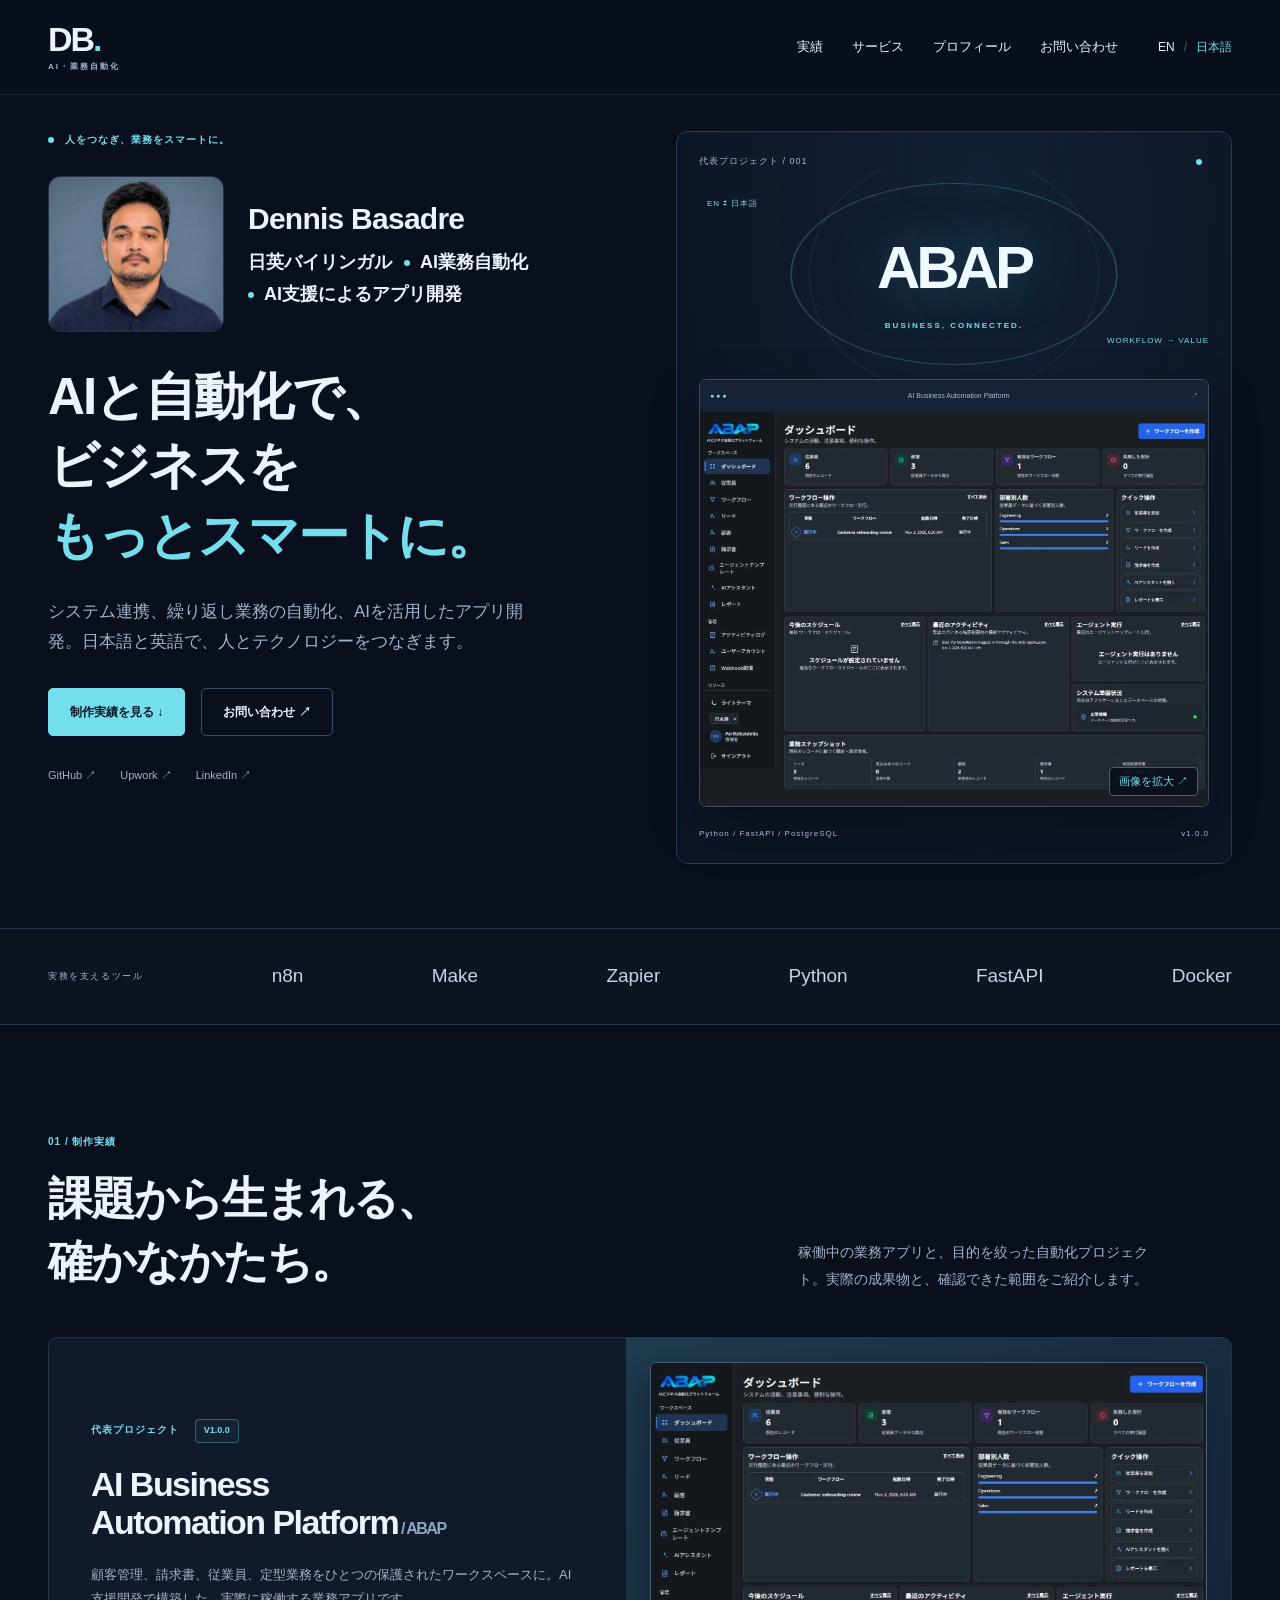
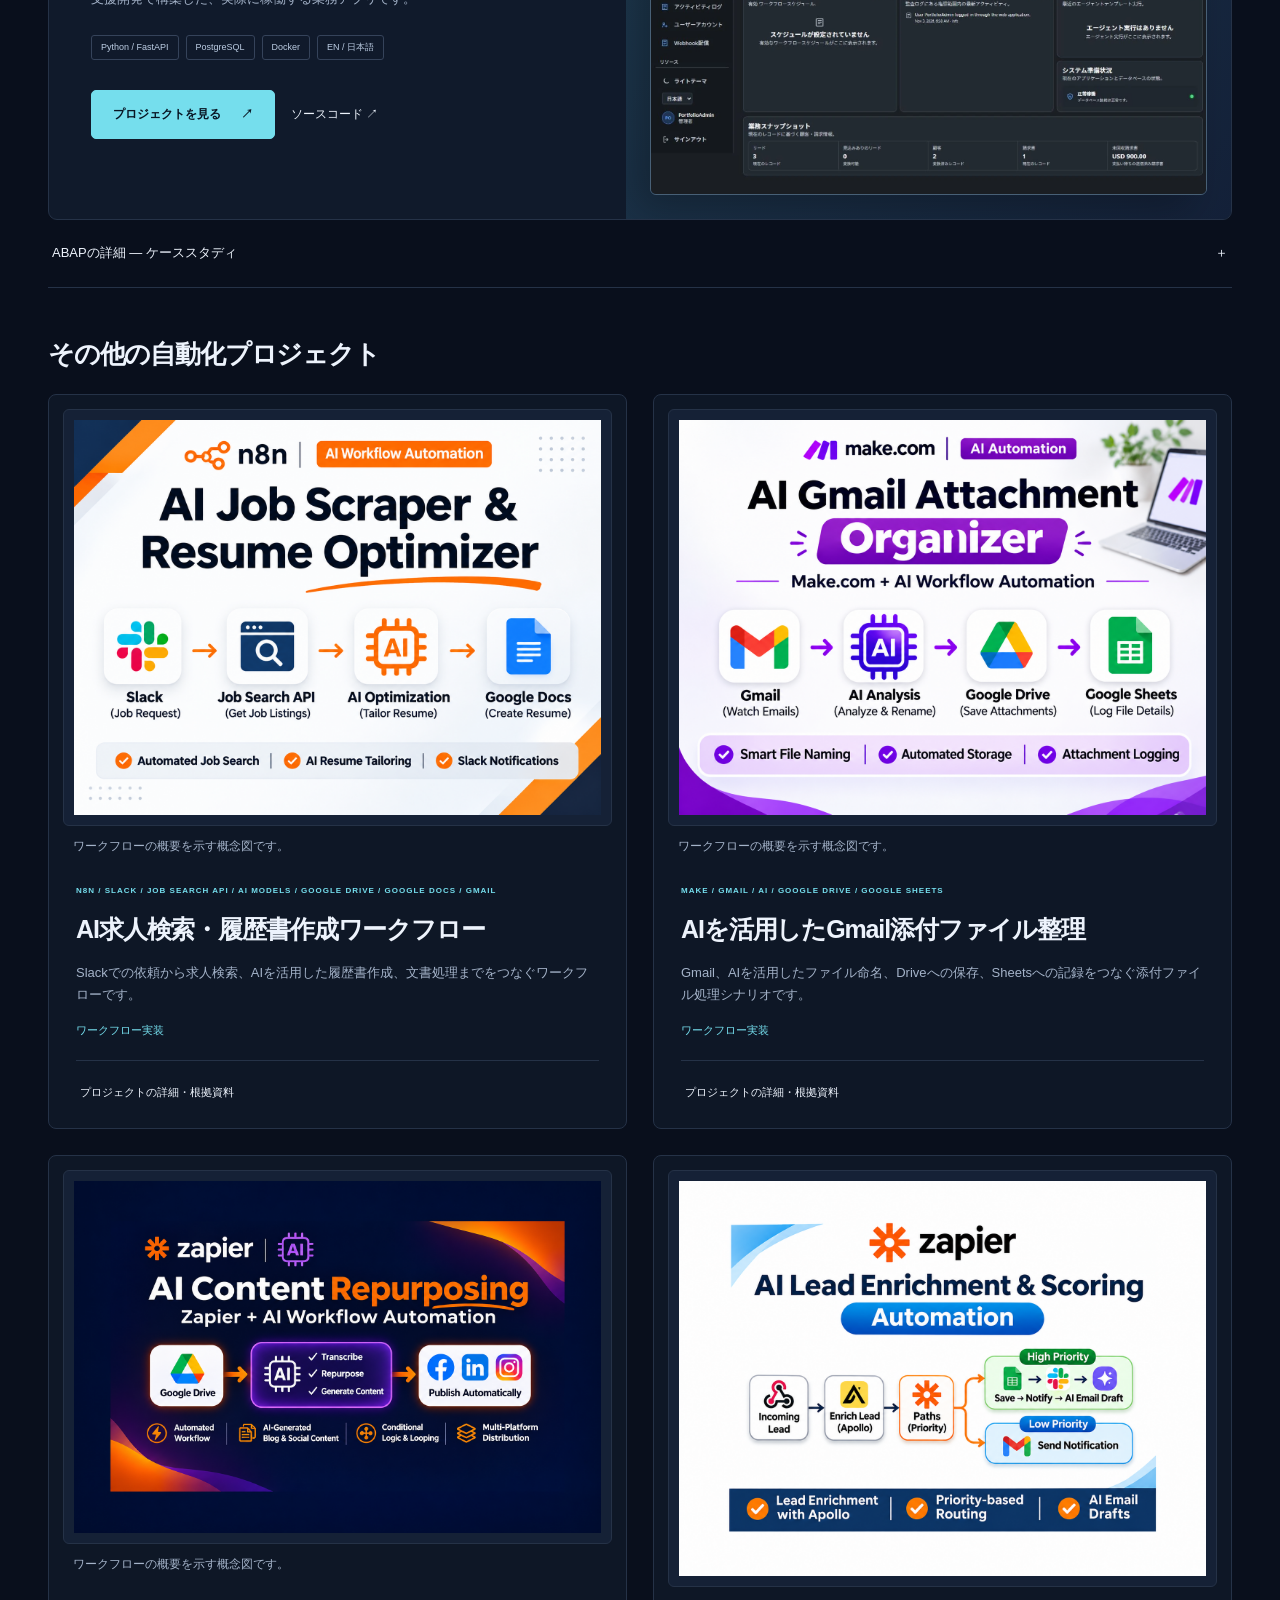
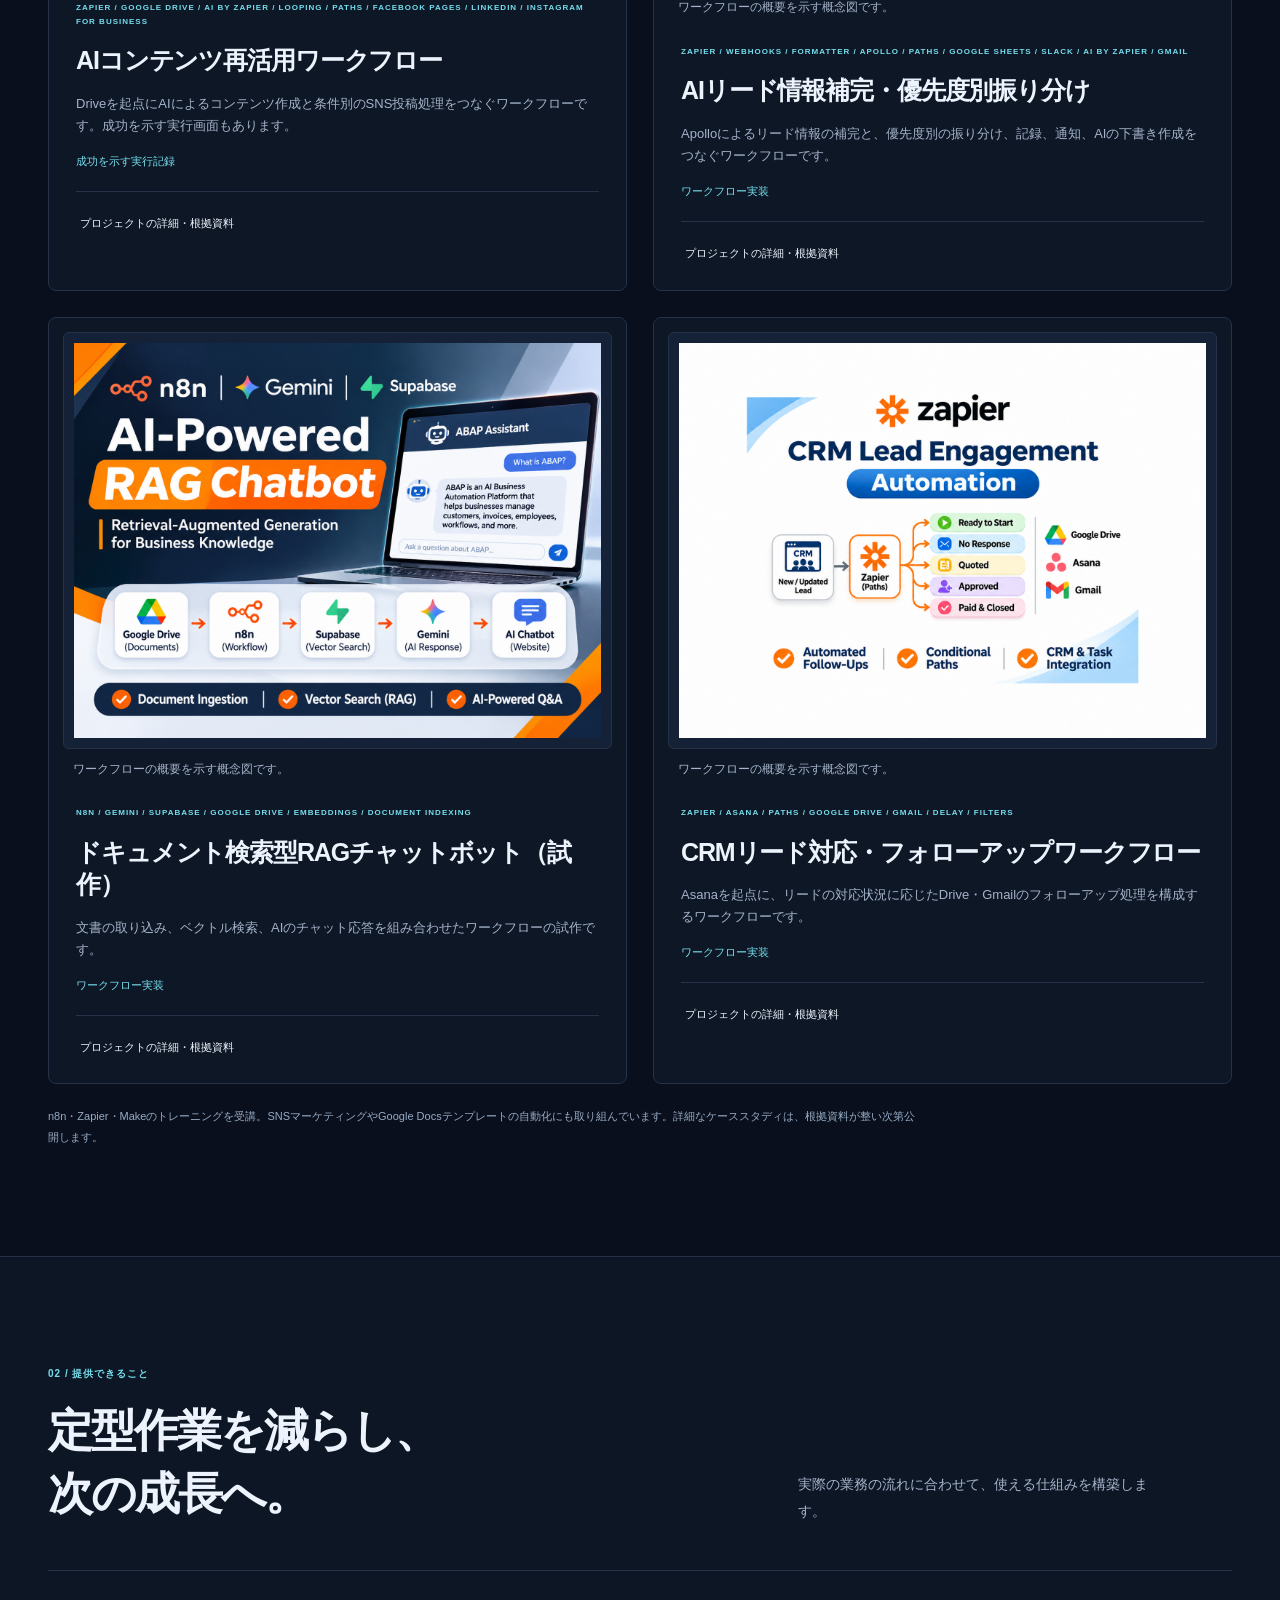
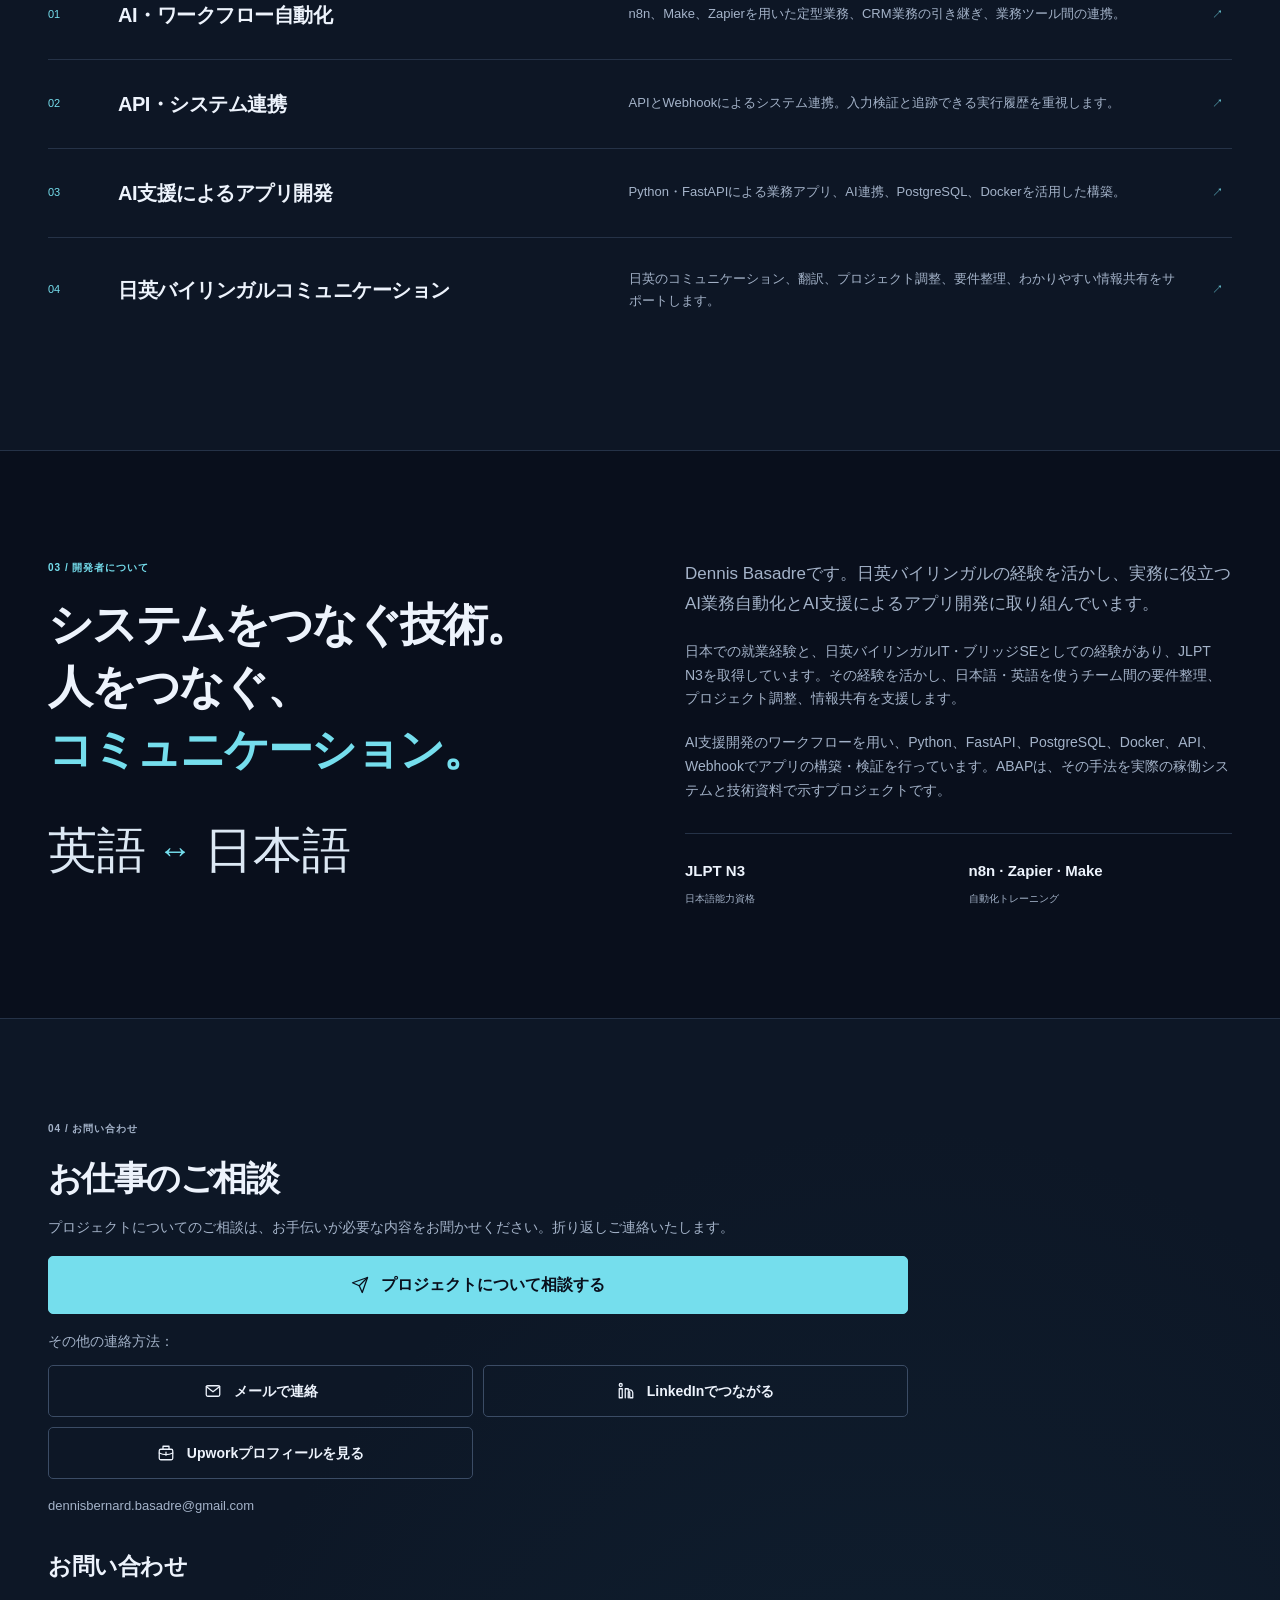
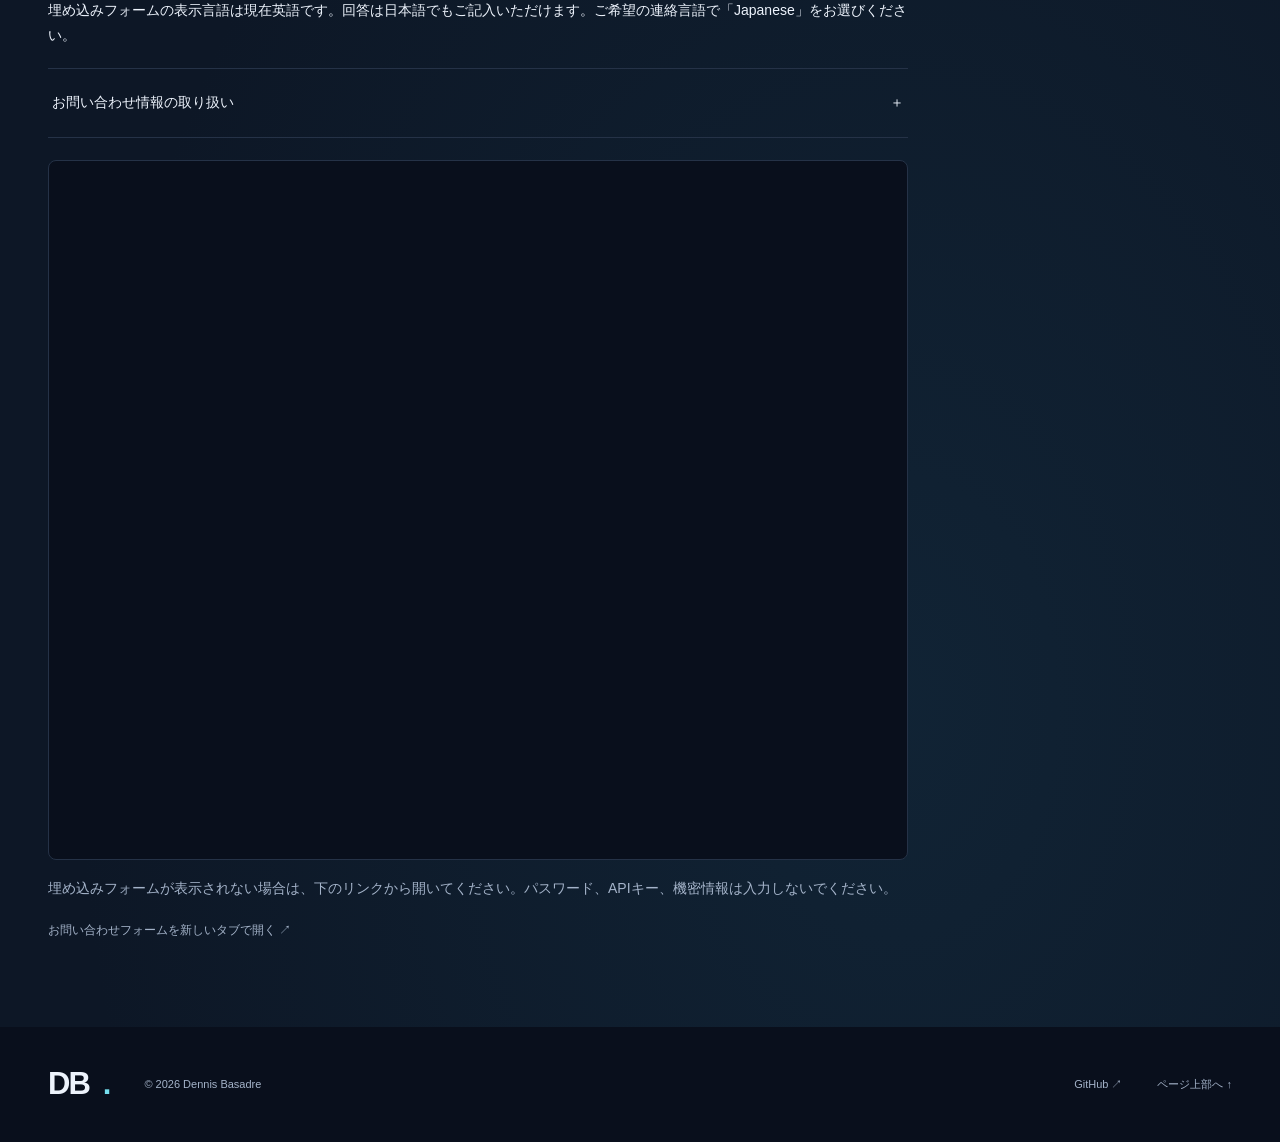
==== ja/index.html @ b9acb31a "Align bilingual contact layout with approved reference" ====
<!doctype html><html lang="ja"><head><meta charset="utf-8"><meta name="viewport" content="width=device-width,initial-scale=1"><title>Dennis Basadre｜日英バイリンガル・AI業務自動化</title><meta name="description" content="日英バイリンガルの経験を活かし、AIアプリ、業務自動化、システム連携を構築。ABAPと自動化プロジェクトをご紹介します。"><meta name="theme-color" content="#090f1c"><link rel="canonical" href="https://dennisbasadre.com/ja/"><link rel="alternate" hreflang="en" href="https://dennisbasadre.com/"><link rel="alternate" hreflang="ja" href="https://dennisbasadre.com/ja/"><link rel="alternate" hreflang="x-default" href="https://dennisbasadre.com/"><meta property="og:title" content="Dennis Basadre｜日英バイリンガル・AI業務自動化"><meta property="og:description" content="日英バイリンガルの経験を活かし、AIアプリ、業務自動化、システム連携を構築。ABAPと自動化プロジェクトをご紹介します。"><meta property="og:type" content="website"><meta property="og:url" content="https://dennisbasadre.com/ja/"><meta property="og:locale" content="ja_JP"><meta property="og:image" content="https://dennisbasadre.com/assets/social.png"><meta name="twitter:card" content="summary_large_image"><link rel="icon" href="../favicon.svg"><link rel="stylesheet" href="../styles.91af7c1b3b72.css"><link rel="stylesheet" href="../contact-layout.css"><script src="../automation-gallery.b035e1508fa2.js" defer></script><script src="../script.03aa06fc6294.js" defer></script></head><body>
<a class="skip" href="#main">本文へ移動</a><header><div class="shell nav"><a class="brand" href="#top" aria-label="Dennis Basadre — ホーム"><b>DB<span>.</span></b><small>AI・業務自動化</small></a><button class="menu" aria-expanded="false" aria-controls="navigation">メニュー ☰</button><nav id="navigation" aria-label="メインナビゲーション"><a href="#work">実績</a><a href="#services">サービス</a><a href="#about">プロフィール</a><a href="#contact">お問い合わせ</a></nav><div class="language" aria-label="Language"><a lang="en" data-language="en"  href="../">EN</a><span>/</span><a lang="ja" data-language="ja" aria-current="page" href="./">日本語</a></div></div></header>
<main id="main"><section class="hero shell" id="top"><div class="hero-copy"><p class="eyebrow"><span class="dot"></span> 人をつなぎ、業務をスマートに。</p><div class="hero-profile"><img class="profile-photo" src="../assets/dennis-portrait.c31bb379e9b0.png" width="707" height="627" alt="Dennis Basadreのポートレート" decoding="async"><div><p class="profile-name">Dennis Basadre</p><p class="identity"><span class="role-item"><span>日英バイリンガル</span></span> <span class="role-item"><span class="role-dot" aria-hidden="true"></span><span>AI業務自動化</span></span> <span class="role-item"><span class="role-dot" aria-hidden="true"></span><span>AI支援によるアプリ開発</span></span></p></div></div><h1>AIと自動化で、<br>ビジネスを<br><em>もっとスマートに。</em></h1><p class="lede">システム連携、繰り返し業務の自動化、AIを活用したアプリ開発。日本語と英語で、人とテクノロジーをつなぎます。</p><div class="actions"><a class="button primary" href="#work">制作実績を見る ↓</a><a class="button quiet" href="#contact">お問い合わせ ↗</a></div><div class="social"><a class="" href="https://github.com/Denxell17" target="_blank" rel="noopener noreferrer">GitHub <span aria-hidden="true">↗</span></a><a class="" href="https://www.upwork.com/freelancers/~018e55b8cb4f803cf1" target="_blank" rel="noopener noreferrer">Upwork <span aria-hidden="true">↗</span></a><a class="" href="https://www.linkedin.com/in/dennis-bernard-basadre-949508235" target="_blank" rel="noopener noreferrer">LinkedIn <span aria-hidden="true">↗</span></a></div></div>
<div class="hero-art"><div class="art-label"><span>代表プロジェクト / 001</span><span class="dot"></span></div><div class="orbit" aria-hidden="true"><span class="orbit-tag">EN ⇄ 日本語</span><span class="orbit-tag second">WORKFLOW → VALUE</span><div class="core">ABAP<span>BUSINESS, CONNECTED.</span></div></div><div class="hero-screen"><div class="window-bar"><span>● ● ●</span><span>AI Business Automation Platform</span><span>↗</span></div><a class="hero-enlarge" href="../assets/abap-dashboard-current-ja.webp" data-image-viewer aria-label="ABAPダッシュボード画像を拡大"><img src="../assets/abap-dashboard-current-ja.webp" width="1424" height="1105" alt="架空のデモデータを表示したABAPの日本語ダッシュボード" fetchpriority="high"><span class="enlarge-hint" aria-hidden="true">画像を拡大 ↗</span></a></div><div class="art-bottom"><span>Python / FastAPI / PostgreSQL</span><span>v1.0.0</span></div></div></section>
<div class="stack-strip"><div class="shell"><span>実務を支えるツール</span><strong>n8n</strong><strong>Make</strong><strong>Zapier</strong><strong>Python</strong><strong>FastAPI</strong><strong>Docker</strong></div></div>
<section class="section shell" id="work"><div class="section-head"><div><p class="eyebrow">01 / 制作実績</p><h2>課題から生まれる、<br>確かなかたち。</h2></div><p>稼働中の業務アプリと、目的を絞った自動化プロジェクト。実際の成果物と、確認できた範囲をご紹介します。</p></div>
<article class="flagship" id="abap"><div class="flagship-copy"><p class="eyebrow">代表プロジェクト <span class="badge">v1.0.0</span></p><h3>AI Business<br>Automation Platform<span class="muted"> / ABAP</span></h3><p>顧客管理、請求書、従業員、定型業務をひとつの保護されたワークスペースに。AI支援開発で構築した、実際に稼働する業務アプリです。</p><div class="tags"><span>Python / FastAPI</span><span>PostgreSQL</span><span>Docker</span><span>EN / 日本語</span></div><div class="actions"><a class="button primary" href="https://abap.dennisbasadre.com/" target="_blank" rel="noopener noreferrer">プロジェクトを見る <span aria-hidden="true">↗</span></a><a class="text-link" href="https://github.com/Denxell17/AI-Business-Automation-Platform" target="_blank" rel="noopener noreferrer">ソースコード <span aria-hidden="true">↗</span></a></div></div><a class="product-shot" href="../assets/abap-dashboard-current-ja.webp"><img loading="lazy" src="../assets/abap-dashboard-current-ja.webp" width="1424" height="1105" alt="ABAPの日本語ダッシュボードを拡大表示"></a></article>
<details class="case-study"><summary>ABAPの詳細 — ケーススタディ <span>＋</span></summary><div class="case-content"><div class="three-col"><div><h4>課題</h4><p>業務データや定型作業が複数のツールに分散し、管理が複雑になります。</p></div><div><h4>取り組み</h4><p>CRM、従業員管理、請求書、保護文書、ワークフローのスケジュールと実行履歴を、認証付きアプリに統合。</p></div><div><h4>確認できたこと・範囲</h4><p>稼働中のアプリを、架空データのデモ画面、分離環境での署名付きn8n連携テスト、バックアップ・復旧の検証記録とともに紹介しています。商用顧客の成果ではなく、アプリの機能と検証内容を示す事例です。</p></div></div><div class="architecture" aria-label="ABAPの構成"><span>認証済みブラウザ</span><b>→</b><span>FastAPI + 業務サービス</span><b>→</b><span>PostgreSQL</span><span>バックグラウンド処理</span><b>→</b><span>署名付きWebhook</span><b>→</b><span>n8n</span></div><p class="note">構成の概要であり、本番環境でのn8n接続の有効化を示すものではありません。Advanced AI Assistantはモデル選択と安全な架空データのデモに対応。無制限の自由会話、実業務データへのアクセス、AIによる業務操作の開始には対応していません。</p><p>運用基盤：HTTPS、アクセス制御、監視、暗号化バックアップ、検証済みの復旧手順。</p><div class="gallery"><figure class="assistant-shot"><a href="../assets/abap-ai-assistant-demo.78669ae2c72f.webp" data-image-viewer><img loading="lazy" decoding="async" src="../assets/abap-ai-assistant-demo.78669ae2c72f.webp" width="1585" height="991" alt="モデル・言語の選択欄と、公開情報を用いた応答例を表示したABAP Advanced AI Assistant"></a><figcaption>Advanced AI Assistant／公開情報を用いた応答例。アカウント表示名はDemo Portfolioに置き換えています。生成された文章は例示であり、内容を独立に検証した証拠ではありません。</figcaption></figure><figure><a href="../assets/abap-crm-current-en.webp"><img loading="lazy" src="../assets/abap-crm-current-en.webp" width="1440" height="1000" alt="CRM / 架空の連絡先"></a><figcaption>CRM / 架空の連絡先</figcaption></figure><figure><a href="../assets/abap-invoice-current-en.webp"><img loading="lazy" src="../assets/abap-invoice-current-en.webp" width="1424" height="1512" alt="請求書 / 架空の金額"></a><figcaption>請求書 / 架空の金額</figcaption></figure><figure><a href="../assets/abap-workflow-current-en.webp"><img loading="lazy" src="../assets/abap-workflow-current-en.webp" width="1424" height="1710" alt="ワークフロー実行 / デモ"></a><figcaption>ワークフロー実行 / デモ</figcaption></figure><figure><a href="../assets/abap-dashboard-current-ja.webp"><img loading="lazy" src="../assets/abap-dashboard-current-ja.webp" width="1424" height="1105" alt="日本語インターフェース"></a><figcaption>日本語インターフェース</figcaption></figure></div><p class="note">基本機能は2026年11月3日に、分離したローカル環境の架空データで撮影しました。AI Assistantは11月5日に撮影した公開情報を用いた応答例で、生成文は例示です。画像を選択すると拡大表示できます。</p></div></details><h3 class="automation-heading" id="automation-projects-title">その他の自動化プロジェクト</h3><!-- automation-gallery:start --><div class="project-grid" role="group" aria-labelledby="automation-projects-title" data-automation-gallery data-asset-prefix="../"><article class="project" id="automation-job-search-resume"><a href="../assets/automation/job-search-resume/overview-v1.webp" data-image-viewer><img src="../assets/automation/job-search-resume/overview-v1.webp" alt="概念図：AI求人検索・履歴書作成ワークフロー" width="1448" height="1086" loading="lazy" decoding="async"></a><p class="thumbnail-caption">ワークフローの概要を示す概念図です。</p><div class="project-body"><p class="eyebrow">n8n / Slack / Job Search API / AI models / Google Drive / Google Docs / Gmail</p><h4>AI求人検索・履歴書作成ワークフロー</h4><p>Slackでの依頼から求人検索、AIを活用した履歴書作成、文書処理までをつなぐワークフローです。</p><p class="project-evidence-status">ワークフロー実装</p><details><summary>プロジェクトの詳細・根拠資料</summary><div class="automation-detail"><h5>課題</h5><p>求人情報の検索や履歴書の調整には、繰り返しの確認、文書の更新、通知が発生します。</p><h5>取り組み</h5><p>Slackでの依頼から求人取得、AIを活用した履歴書作成、文書更新、Gmailの下書き作成、Slack通知までを一つのワークフローにまとめた構成です。</p><h5>ワークフロー</h5><p>Slackの依頼 → 検索条件の確認 → 求人API → 結果の処理 → AIによる履歴書作成 → Drive・Docs → Gmailの下書き・Slack通知。</p><h5>確認できたこと・範囲</h5><p>n8nのエディターで、求人検索、AIを活用した履歴書作成、文書処理、通知をつなぐ構成を紹介しています。確認できる範囲はワークフロー設計で、文書の生成結果や通知の到達は対象外です。</p><div class="automation-evidence"><figure><a href="../assets/automation/job-search-resume/workflow-editor-v1.webp" data-image-viewer><img src="../assets/automation/job-search-resume/workflow-editor-v1.webp" alt="求人検索、履歴書作成、文書処理、通知の各ステップを示すn8n画面" width="1917" height="869" loading="lazy" decoding="async"></a><figcaption>ワークフロー画面 — n8nワークフロー画面：求人検索、履歴書作成、文書処理、通知のつながり。</figcaption></figure></div></div></details></div></article><article class="project" id="automation-gmail-attachment-organizer"><a href="../assets/automation/gmail-attachment-organizer/overview-v1.webp" data-image-viewer><img src="../assets/automation/gmail-attachment-organizer/overview-v1.webp" alt="概念図：AIを活用したGmail添付ファイル整理" width="1448" height="1086" loading="lazy" decoding="async"></a><p class="thumbnail-caption">ワークフローの概要を示す概念図です。</p><div class="project-body"><p class="eyebrow">Make / Gmail / AI / Google Drive / Google Sheets</p><h4>AIを活用したGmail添付ファイル整理</h4><p>Gmail、AIを活用したファイル命名、Driveへの保存、Sheetsへの記録をつなぐ添付ファイル処理シナリオです。</p><p class="project-evidence-status">ワークフロー実装</p><details><summary>プロジェクトの詳細・根拠資料</summary><div class="automation-detail"><h5>課題</h5><p>メール添付ファイルの保存、命名、記録を手作業で行うと、繰り返し作業が増えます。</p><h5>取り組み</h5><p>Gmailの添付ファイルを、AIを活用した命名、Google Driveへの保存、Google Sheetsへの記録につなぎ、通知処理も組み込んだ構成です。</p><h5>ワークフロー</h5><p>メール監視 → 添付ファイルの取得 → 分析用アップロード → ファイル名生成 → Driveへの保存 → Sheetsへの記録 → メール通知。</p><h5>確認できたこと・範囲</h5><p>Makeのエディターで、Gmailでの添付ファイル取得から命名、Driveへの保存、Sheetsへの記録までの構成と、モジュールごとの実行回数を確認できます。撮影時の定期実行は無効で、資料の対象は設定したシナリオです。保存先の出力結果を確認したものではありません。</p><div class="automation-evidence"><figure><a href="../assets/automation/gmail-attachment-organizer/scenario-editor-v1.webp" data-image-viewer><img src="../assets/automation/gmail-attachment-organizer/scenario-editor-v1.webp" alt="モジュールごとの実行回数が表示されたMakeの添付ファイル処理シナリオ" width="1820" height="707" loading="lazy" decoding="async"></a><figcaption>ワークフロー画面 — Makeシナリオ：添付ファイル処理のモジュール、実行回数、無効になっている定期実行設定。</figcaption></figure></div></div></details></div></article><article class="project" id="automation-content-repurposing"><a href="../assets/automation/content-repurposing/overview-v1.webp" data-image-viewer><img src="../assets/automation/content-repurposing/overview-v1.webp" alt="概念図：AIコンテンツ再活用ワークフロー" width="1536" height="1024" loading="lazy" decoding="async"></a><p class="thumbnail-caption">ワークフローの概要を示す概念図です。</p><div class="project-body"><p class="eyebrow">Zapier / Google Drive / AI by Zapier / Looping / Paths / Facebook Pages / LinkedIn / Instagram for Business</p><h4>AIコンテンツ再活用ワークフロー</h4><p>Driveを起点にAIによるコンテンツ作成と条件別のSNS投稿処理をつなぐワークフローです。成功を示す実行画面もあります。</p><p class="project-evidence-status">成功を示す実行記録</p><details><summary>プロジェクトの詳細・根拠資料</summary><div class="automation-detail"><h5>課題</h5><p>元のコンテンツを複数の媒体に展開するには、文字起こし、内容の調整、投稿処理を繰り返す必要があります。</p><h5>取り組み</h5><p>Driveに届いたファイルをAIによる文字起こし・コンテンツ作成につなぎ、条件に応じてSNS投稿用の分岐へ振り分ける構成です。</p><h5>ワークフロー</h5><p>Driveの新規ファイル → 条件確認 → AIによる文字起こし・コンテンツ作成 → 繰り返し処理 → 条件分岐 → Facebook・LinkedIn・Instagramの投稿処理。実行記録では一方の分岐が完了し、もう一方はスキップされています。</p><h5>確認できたこと・範囲</h5><p>Zapierの画面で、ファイル取得、AIによるコンテンツ作成、条件別のSNS投稿処理を紹介しています。成功を示す実行記録では、一方の分岐が完了し、もう一方はスキップされています。実行の根拠はその分岐に限られ、公開投稿の内容や業務成果は本事例の対象外です。</p><div class="automation-evidence"><figure><a href="../assets/automation/content-repurposing/workflow-start-v1.webp" data-image-viewer><img src="../assets/automation/content-repurposing/workflow-start-v1.webp" alt="ファイル取得、条件確認、AI処理、繰り返し処理を示すZapier画面" width="1906" height="747" loading="lazy" decoding="async"></a><figcaption>ワークフロー画面 — Zapierワークフロー：ファイル取得、条件確認、AI処理、繰り返し処理の設定。</figcaption></figure><figure><a href="../assets/automation/content-repurposing/workflow-social-paths-v1.webp" data-image-viewer><img src="../assets/automation/content-repurposing/workflow-social-paths-v1.webp" alt="SNS投稿処理を設定したZapierの条件分岐" width="1907" height="747" loading="lazy" decoding="async"></a><figcaption>ワークフロー画面 — 条件分岐：Facebook Pages、LinkedIn、Instagramの処理設定。</figcaption></figure><figure><a href="../assets/automation/content-repurposing/workflow-overview-v1.webp" data-image-viewer><img src="../assets/automation/content-repurposing/workflow-overview-v1.webp" alt="コンテンツ再活用ワークフロー全体のエディター表示" width="650" height="751" loading="lazy" decoding="async"></a><figcaption>ワークフロー画面 — ワークフロー全体：前半の処理と条件別の投稿処理。</figcaption></figure><figure><a href="../assets/automation/content-repurposing/recorded-run-v1.webp" data-image-viewer><img src="../assets/automation/content-repurposing/recorded-run-v1.webp" alt="一方の分岐の成功と、もう一方のスキップを示すZapierの実行記録" width="372" height="660" loading="lazy" decoding="async"></a><figcaption>実行記録 — 成功を示す実行記録：一方の分岐が完了し、もう一方はスキップ。</figcaption></figure></div></div></details></div></article><article class="project" id="automation-lead-enrichment"><a href="../assets/automation/lead-enrichment/overview-v1.webp" data-image-viewer><img src="../assets/automation/lead-enrichment/overview-v1.webp" alt="概念図：AIリード情報補完・優先度別振り分け" width="1448" height="1086" loading="lazy" decoding="async"></a><p class="thumbnail-caption">ワークフローの概要を示す概念図です。</p><div class="project-body"><p class="eyebrow">Zapier / Webhooks / Formatter / Apollo / Paths / Google Sheets / Slack / AI by Zapier / Gmail</p><h4>AIリード情報補完・優先度別振り分け</h4><p>Apolloによるリード情報の補完と、優先度別の振り分け、記録、通知、AIの下書き作成をつなぐワークフローです。</p><p class="project-evidence-status">ワークフロー実装</p><details><summary>プロジェクトの詳細・根拠資料</summary><div class="automation-detail"><h5>課題</h5><p>新規リードへの対応を整理するには、関連情報の補完と、次の対応先への振り分けが必要です。</p><h5>取り組み</h5><p>受信したリード情報にApolloで関連情報を補完し、優先度別の分岐で記録、通知、AIを活用した下書き作成へつなぐ構成です。</p><h5>ワークフロー</h5><p>リード受信 → 企業URLの整形 → 情報補完 → 優先度別の分岐 → 設定した記録・通知・下書き作成。</p><h5>確認できたこと・範囲</h5><p>Zapierのエディターで、Apolloによる情報補完、優先度別の分岐、記録・通知・AIによる下書き作成の構成と、使用中バージョンの表示を確認できます。資料の対象はワークフロー設定で、数値によるスコアリング、補完情報の精度、処理後の出力結果は対象外です。</p><div class="automation-evidence"><figure><a href="../assets/automation/lead-enrichment/workflow-editor-v1.webp" data-image-viewer><img src="../assets/automation/lead-enrichment/workflow-editor-v1.webp" alt="リード情報補完と優先度別の振り分けを示すZapierワークフロー" width="1917" height="757" loading="lazy" decoding="async"></a><figcaption>ワークフロー画面 — Zapierワークフロー画面：Apolloによる情報補完と優先度別の振り分け。</figcaption></figure></div></div></details></div></article><article class="project" id="automation-rag-chatbot-prototype"><a href="../assets/automation/rag-chatbot-prototype/overview-v1.webp" data-image-viewer><img src="../assets/automation/rag-chatbot-prototype/overview-v1.webp" alt="概念図：ドキュメント検索型RAGチャットボット（試作）" width="1448" height="1086" loading="lazy" decoding="async"></a><p class="thumbnail-caption">ワークフローの概要を示す概念図です。</p><div class="project-body"><p class="eyebrow">n8n / Gemini / Supabase / Google Drive / Embeddings / Document indexing</p><h4>ドキュメント検索型RAGチャットボット（試作）</h4><p>文書の取り込み、ベクトル検索、AIのチャット応答を組み合わせたワークフローの試作です。</p><p class="project-evidence-status">ワークフロー実装</p><details><summary>プロジェクトの詳細・根拠資料</summary><div class="automation-detail"><h5>課題</h5><p>文書を利用するアシスタントには、資料を索引化し、応答に関連する箇所を検索する仕組みが必要です。</p><h5>取り組み</h5><p>n8n上で、Driveからの文書取り込み・索引作成、Supabaseによる検索、Geminiを用いたチャット応答の流れを組み立てた試作です。</p><h5>ワークフロー</h5><p>文書の新規作成・更新・アーカイブ → 読み込み・索引管理。チャット受信 → 検索ツールとGeminiモデル → 応答処理。</p><h5>確認できたこと・範囲</h5><p>n8nの試作画面で、文書の取り込み・索引管理、Supabaseによる検索、Geminiを用いた応答の構成を紹介しています。稼働中のABAP AI Assistantとは別の試作です。資料の対象は構成設計で、索引作成の完了、チャット回答の評価、実業務データへのアクセスを示すものではありません。</p><div class="automation-evidence"><figure><a href="../assets/automation/rag-chatbot-prototype/workflow-editor-v1.webp" data-image-viewer><img src="../assets/automation/rag-chatbot-prototype/workflow-editor-v1.webp" alt="文書の索引作成と検索を活用したチャット処理を示すn8nの試作画面" width="1907" height="780" loading="lazy" decoding="async"></a><figcaption>ワークフロー画面 — n8n試作画面：文書の索引管理と検索を組み合わせたチャット応答の構成。</figcaption></figure><figure><a href="../assets/automation/rag-chatbot-prototype/workflow-overview-v1.webp" data-image-viewer><img src="../assets/automation/rag-chatbot-prototype/workflow-overview-v1.webp" alt="RAG試作ワークフローの概要表示" width="780" height="661" loading="lazy" decoding="async"></a><figcaption>ワークフロー画面 — 試作の全体像：文書処理とチャット応答の構成を別の表示で紹介。</figcaption></figure></div></div></details></div></article><article class="project" id="automation-crm-follow-up"><a href="../assets/automation/crm-follow-up/overview-v1.webp" data-image-viewer><img src="../assets/automation/crm-follow-up/overview-v1.webp" alt="概念図：CRMリード対応・フォローアップワークフロー" width="1448" height="1086" loading="lazy" decoding="async"></a><p class="thumbnail-caption">ワークフローの概要を示す概念図です。</p><div class="project-body"><p class="eyebrow">Zapier / Asana / Paths / Google Drive / Gmail / Delay / Filters</p><h4>CRMリード対応・フォローアップワークフロー</h4><p>Asanaを起点に、リードの対応状況に応じたDrive・Gmailのフォローアップ処理を構成するワークフローです。</p><p class="project-evidence-status">ワークフロー実装</p><details><summary>プロジェクトの詳細・根拠資料</summary><div class="automation-detail"><h5>課題</h5><p>リード対応では、準備、見積もり、承認などの進行状況に応じて、異なるフォローアップが必要になります。</p><h5>取り組み</h5><p>Asanaのタスク状況に応じて処理を分岐し、フォルダー・タスク作成、フォローアップメール、待機、条件確認を組み合わせた構成です。</p><h5>ワークフロー</h5><p>Asanaタスク更新 → 対応状況による分岐 → 設定したDrive・Asana・Gmail処理。一部の分岐には待機と条件確認があります。</p><h5>確認できたこと・範囲</h5><p>Zapierの画面で、Asana、Drive、Gmail、待機・条件処理を用いた対応状況別のCRMフォローアップ構成を紹介しています。元の警告・ステップ表示は残しており、原因は未特定です。資料の対象は設定内容で、「支払い・完了」は分岐名を表し、入金や顧客対応の完了実績を示すものではありません。</p><div class="automation-evidence"><figure><a href="../assets/automation/crm-follow-up/workflow-v1.webp" data-image-viewer><img src="../assets/automation/crm-follow-up/workflow-v1.webp" alt="元の警告表示があるZapierのCRMフォローアップv1画面" width="1917" height="750" loading="lazy" decoding="async"></a><figcaption>ワークフロー画面 — バージョン1：対応状況別の分岐と元の警告・ステップ表示。</figcaption></figure><figure><a href="../assets/automation/crm-follow-up/workflow-v1-alternate.webp" data-image-viewer><img src="../assets/automation/crm-follow-up/workflow-v1-alternate.webp" alt="フォローアップワークフローv1の別表示" width="1912" height="745" loading="lazy" decoding="async"></a><figcaption>ワークフロー画面 — バージョン1の詳細：同じフォローアップ構成の別表示。</figcaption></figure><figure><a href="../assets/automation/crm-follow-up/workflow-v2.webp" data-image-viewer><img src="../assets/automation/crm-follow-up/workflow-v2.webp" alt="元の警告表示があるZapierのCRMフォローアップv2画面" width="1907" height="757" loading="lazy" decoding="async"></a><figcaption>ワークフロー画面 — バージョン2：ワークフローの設定内容と元の警告・ステップ表示。</figcaption></figure></div></div></details></div></article></div><!-- automation-gallery:end --><p class="note coverage">n8n・Zapier・Makeのトレーニングを受講。SNSマーケティングやGoogle Docsテンプレートの自動化にも取り組んでいます。詳細なケーススタディは、根拠資料が整い次第公開します。</p></section>
<section class="services section" id="services"><div class="shell"><div class="section-head"><div><p class="eyebrow">02 / 提供できること</p><h2>定型作業を減らし、<br>次の成長へ。</h2></div><p>実際の業務の流れに合わせて、使える仕組みを構築します。</p></div><div class="service-list"><article><span>01</span><h3>AI・ワークフロー自動化</h3><p>n8n、Make、Zapierを用いた定型業務、CRM業務の引き継ぎ、業務ツール間の連携。</p><span aria-hidden="true">↗</span></article><article><span>02</span><h3>API・システム連携</h3><p>APIとWebhookによるシステム連携。入力検証と追跡できる実行履歴を重視します。</p><span aria-hidden="true">↗</span></article><article><span>03</span><h3>AI支援によるアプリ開発</h3><p>Python・FastAPIによる業務アプリ、AI連携、PostgreSQL、Dockerを活用した構築。</p><span aria-hidden="true">↗</span></article><article><span>04</span><h3>日英バイリンガルコミュニケーション</h3><p>日英のコミュニケーション、翻訳、プロジェクト調整、要件整理、わかりやすい情報共有をサポートします。</p><span aria-hidden="true">↗</span></article></div></div></section><section class="section shell about" id="about"><div><p class="eyebrow">03 / 開発者について</p><h2>システムをつなぐ技術。<br>人をつなぐ、<br><em>コミュニケーション。</em></h2><div class="bilingual-mark">英語 <span>↔</span> 日本語</div></div><div class="about-copy"><p class="lede">Dennis Basadreです。日英バイリンガルの経験を活かし、実務に役立つAI業務自動化とAI支援によるアプリ開発に取り組んでいます。</p><p>日本での就業経験と、日英バイリンガルIT・ブリッジSEとしての経験があり、JLPT N3を取得しています。その経験を活かし、日本語・英語を使うチーム間の要件整理、プロジェクト調整、情報共有を支援します。</p><p>AI支援開発のワークフローを用い、Python、FastAPI、PostgreSQL、Docker、API、Webhookでアプリの構築・検証を行っています。ABAPは、その手法を実際の稼働システムと技術資料で示すプロジェクトです。</p><div class="qualifications"><div><strong>JLPT N3</strong><span>日本語能力資格</span></div><div><strong>n8n · Zapier · Make</strong><span>自動化トレーニング</span></div></div></div></section>
<section class="contact" id="contact"><div class="shell contact-inner"><div class="contact-options"><p class="eyebrow">04 / お問い合わせ</p><h2>お仕事のご相談</h2><p>プロジェクトについてのご相談は、お手伝いが必要な内容をお聞かせください。折り返しご連絡いたします。</p><a class="button primary contact-primary" href="#project-inquiry"><svg class="contact-icon" viewBox="0 0 24 24" fill="none" stroke="currentColor" stroke-width="1.7" stroke-linecap="round" stroke-linejoin="round" aria-hidden="true" focusable="false"><path d="m22 2-7 20-4-9-9-4 20-7Z"/><path d="M22 2 11 13"/></svg><span>プロジェクトについて相談する</span></a><h3 class="contact-secondary-title">その他の連絡方法：</h3><div class="contact-methods"><a class="button quiet" href="mailto:dennisbernard.basadre@gmail.com"><svg class="contact-icon" viewBox="0 0 24 24" fill="none" stroke="currentColor" stroke-width="1.7" stroke-linecap="round" stroke-linejoin="round" aria-hidden="true" focusable="false"><rect x="3" y="5" width="18" height="14" rx="2"/><path d="m3 6 9 7 9-7"/></svg><span>メールで連絡</span></a><a class="button quiet" href="https://www.linkedin.com/in/dennis-bernard-basadre-949508235" target="_blank" rel="noopener noreferrer"><svg class="contact-icon" viewBox="0 0 24 24" fill="none" stroke="currentColor" stroke-width="1.7" stroke-linecap="round" stroke-linejoin="round" aria-hidden="true" focusable="false"><rect x="3" y="9" width="4" height="12"/><path d="M11 21V9h4v2a4 4 0 0 1 6 3v7h-4v-7a1 1 0 0 0-2 0v7"/><circle cx="5" cy="4" r="2"/></svg><span>LinkedInでつながる</span></a><a class="button quiet" href="https://www.upwork.com/freelancers/~018e55b8cb4f803cf1" target="_blank" rel="noopener noreferrer"><svg class="contact-icon" viewBox="0 0 24 24" fill="none" stroke="currentColor" stroke-width="1.7" stroke-linecap="round" stroke-linejoin="round" aria-hidden="true" focusable="false"><rect x="3" y="7" width="18" height="14" rx="2"/><path d="M8 7V3h8v4M3 12a20 20 0 0 0 18 0M12 11v4"/></svg><span>Upworkプロフィールを見る</span></a></div><p class="contact-email"><a href="mailto:dennisbernard.basadre@gmail.com">dennisbernard.basadre@gmail.com</a></p></div><div id="project-inquiry" class="inquiry-panel" aria-labelledby="inquiry-title"><h3 id="inquiry-title">お問い合わせ</h3><p class="youform-language-note" id="inquiry-language">埋め込みフォームの表示言語は現在英語です。回答は日本語でもご記入いただけます。ご希望の連絡言語で「Japanese」をお選びください。</p><details class="contact-privacy"><summary>お問い合わせ情報の取り扱い <span aria-hidden="true">＋</span></summary><p>Youformは、送信されたお名前、メールアドレス、ご相談内容、および任意で入力されたツール、改善したい点、開始時期、ご希望の連絡言語を取得します。ご相談の確認、返信、必要なフォローアップに使用します。</p><p>Youformは回答の受信・保存とお問い合わせの通知を処理します。Youformおよびそのサービス提供者は、サービスの運用や安全性の確保のため、IPアドレスやブラウザ情報などの技術情報を処理する場合があります。お住まいの国以外で処理されることもあります。</p><p>お問い合わせの記録は、返信や必要なフォローアップのため、Youformと私のメールボックスに保管される場合があります。保存期間は利用目的、削除の判断、各サービスの方針・設定によって異なり、特定の保存期間や自動削除の期限は定めていません。画面上の回答を削除しても、保管されたバックアップが直ちに消去されるとは限りません。情報の確認や削除をご希望の場合は、上のUpworkまたはLinkedInからご連絡ください。</p><p><a href="https://youform.com/privacy-policy/" target="_blank" rel="noopener noreferrer">Youformのプライバシーポリシー <span aria-hidden="true">↗</span></a></p></details><iframe class="youform-frame" src="https://app.youform.com/forms/ydazpncc" title="お問い合わせフォーム — Youform（英語）" aria-describedby="inquiry-language" width="100%" height="700" loading="lazy" referrerpolicy="no-referrer"></iframe><p>埋め込みフォームが表示されない場合は、下のリンクから開いてください。パスワード、APIキー、機密情報は入力しないでください。</p><p><a class="text-link" href="https://app.youform.com/forms/ydazpncc" target="_blank" rel="noopener noreferrer">お問い合わせフォームを新しいタブで開く <span aria-hidden="true">↗</span></a></p></div></div></section></main><footer class="shell"><a class="brand" href="#top">DB<span>.</span></a><p>© 2026 Dennis Basadre</p><a class="" href="https://github.com/Denxell17" target="_blank" rel="noopener noreferrer">GitHub <span aria-hidden="true">↗</span></a><a href="#top">ページ上部へ ↑</a></footer></body></html>
---- styles.91af7c1b3b72.css ----
:root{color-scheme:dark;--bg:#090f1c;--panel:#101a2b;--ink:#edf3fc;--muted:#a4b3c9;--line:#253247;--accent:#75deed;--blue:#9bbcff}*{box-sizing:border-box}html{scroll-behavior:smooth;scroll-padding-top:100px}body{margin:0;background:var(--bg);color:var(--ink);font:16px/1.7 Inter,"Segoe UI","Yu Gothic",Meiryo,sans-serif}a{color:inherit;text-decoration:none}button{font:inherit}img{display:block;max-width:100%;height:auto}h1,h2,h3,h4,p,figure{margin:0}p{color:var(--muted)}h1,h2,h3{line-height:1.12;letter-spacing:-.045em;font-weight:600}em{font-style:normal;color:var(--accent)}a,button,summary{-webkit-tap-highlight-color:transparent}a:focus-visible,button:focus-visible,summary:focus-visible{outline:3px solid var(--accent);outline-offset:6px}a:hover{color:var(--accent)}.shell{width:min(1280px,calc(100% - 96px));margin:auto}.skip{position:fixed;top:-100px;left:20px;z-index:50;background:var(--accent);color:var(--bg);padding:12px}.skip:focus{top:12px}header{position:sticky;top:0;z-index:20;background:#090f1cf2;border-bottom:1px solid #253247aa;backdrop-filter:blur(14px)}.nav{height:94px;display:flex;align-items:center;gap:40px}.brand{display:flex;align-items:center;gap:14px;font-size:14px;font-weight:600;white-space:nowrap}.brand>b,footer>.brand{font-size:31px;letter-spacing:-2px}.brand span span,.brand>b>span,footer .brand span{color:var(--accent)}.brand small{display:block;font-size:9px;letter-spacing:2px;color:var(--muted);margin-top:1px}nav{margin-left:auto;display:flex;gap:29px;font-size:13px}.language{display:flex;align-items:center;gap:9px;font-size:12px;white-space:nowrap}.language span{color:#4c5b73}.language [aria-current]{color:var(--accent)}.menu{display:none}.hero{min-height:760px;display:grid;grid-template-columns:1.05fr 1fr;gap:44px;align-items:center;padding-top:82px;padding-bottom:92px}.eyebrow{font-size:10px;font-weight:600;letter-spacing:2.1px;color:var(--accent);text-transform:uppercase}.dot{display:inline-block;width:6px;height:6px;border-radius:50%;background:var(--accent);margin-right:7px}.identity{font-size:11px;margin:23px 0 17px;color:#bdcce0}h1{font-size:clamp(42px,4.8vw,68px);line-height:1.08}.lede{font-size:17px;line-height:1.8}.hero .lede{max-width:490px;margin-top:27px}.actions{display:flex;flex-wrap:wrap;align-items:center;gap:16px;margin-top:30px}.button{display:inline-flex;align-items:center;justify-content:center;gap:20px;padding:13px 21px;font-size:12px;font-weight:600;border:1px solid #3b4c65;border-radius:5px;min-height:48px;transition:background .2s,transform .2s}.button:hover{transform:translateY(-2px)}.primary{background:var(--accent);color:#091624;border-color:var(--accent)}.primary:hover{background:#b9f5ff;color:#091624}.quiet:hover{background:var(--panel)}.social{display:flex;gap:24px;margin-top:30px;font-size:11px;color:var(--muted)}.hero-art{position:relative;border:1px solid #2a3a52;border-radius:12px;padding:22px;background:radial-gradient(ellipse at 55% 10%,#1c385457,transparent 70%),#0d1626;transform:none}.art-label,.art-bottom,.window-bar{display:flex;align-items:center;justify-content:space-between;font-size:9px;letter-spacing:1px;color:#a6bbd7}.orbit{height:210px;position:relative;display:grid;place-items:center;overflow:hidden}.orbit:before,.orbit:after{content:'';position:absolute;width:180px;height:180px;border:1px solid #75deed36;border-radius:50%;transform:scaleX(1.8) rotate(-20deg)}.orbit:after{width:240px;height:240px;transform:scaleX(1.2) rotate(30deg);border-color:#75deed15}.core{font-size:60px;letter-spacing:-4px;font-weight:600;z-index:1;color:#eefaff;text-shadow:0 0 60px #75deed44}.core span{display:block;font-size:8px;letter-spacing:2px;text-align:center;color:var(--accent)}.orbit-tag{position:absolute;top:28px;left:8px;font-size:8px;letter-spacing:1px;color:var(--accent)}.orbit-tag.second{top:auto;left:auto;right:0;bottom:32px}.hero-screen{overflow:hidden;border:1px solid #3b4b61;border-radius:7px;box-shadow:0 20px 50px #0005}.window-bar{background:#162235;padding:10px;font-size:7px;letter-spacing:0}.window-bar>span:first-child{color:#75deed}.hero-screen img{width:100%}.art-bottom{margin-top:20px;font-size:8px}.stack-strip{border-block:1px solid var(--line);background:#0c1422}.stack-strip>.shell{display:flex;justify-content:space-between;align-items:center;gap:24px;min-height:95px;flex-wrap:wrap;padding-block:20px}.stack-strip span{font-size:9px;letter-spacing:1.6px;color:var(--muted)}.stack-strip strong{font-size:19px;font-weight:500;color:#c6d3e5}.section{padding-top:108px;padding-bottom:108px}.section-head{display:grid;grid-template-columns:1.5fr 1fr;gap:100px;align-items:end;margin-bottom:45px}h2{font-size:clamp(34px,3.5vw,48px);line-height:1.16}.section-head h2,.about h2{margin-top:17px}.section-head>p{font-size:14px;max-width:370px;line-height:1.9}.flagship{border:1px solid var(--line);border-radius:9px;overflow:hidden;background:var(--panel);display:grid;grid-template-columns:1fr 1.05fr;align-items:center}.flagship-copy{padding:42px}.badge{display:inline-block;border:1px solid #75deed55;background:#75deed0c;border-radius:4px;padding:3px 8px;margin-left:12px;font-size:9px;letter-spacing:0}.flagship h3{font-size:34px;margin:22px 0}.muted{font-size:16px;color:#8fa5c3;white-space:nowrap}.flagship p:not(.eyebrow){font-size:13px;line-height:1.9}.tags{display:flex;flex-wrap:wrap;gap:7px;margin-top:23px}.tags span{padding:4px 9px;border:1px solid #35435a;border-radius:3px;font-size:9px;color:#bccde3}.text-link{font-size:12px}.product-shot{padding:35px 0 35px 25px;background:linear-gradient(130deg,#1f3c51,#142139);overflow:hidden;height:100%;display:flex;align-items:center}.product-shot img{max-width:none;width:660px;border:1px solid #486076;border-radius:6px;box-shadow:-15px 15px 40px #0004}.case-study{border-bottom:1px solid var(--line)}summary{cursor:pointer;list-style:none;font-size:13px;padding:22px 4px;display:flex;justify-content:space-between;gap:12px}summary::-webkit-details-marker{display:none}details[open]>summary>span{transform:rotate(45deg)}.case-content{padding:20px 0 32px}.three-col{display:grid;grid-template-columns:repeat(3,1fr);gap:30px}h4{font-size:14px;margin-bottom:10px}.case-content p{font-size:13px}.architecture{margin:30px 0;display:grid;grid-template-columns:1fr auto 1.3fr auto 1fr;gap:12px;align-items:center;text-align:center}.architecture>span{padding:16px 10px;background:var(--panel);border:1px solid var(--line);font-size:11px;border-radius:4px}.architecture>b{color:var(--accent);font-weight:400}.note{font-size:11px!important;line-height:1.9;color:#97abc5;margin-top:22px}.gallery{display:grid;grid-template-columns:1fr 1fr;gap:22px;margin-top:26px}.gallery img{aspect-ratio:1.45;object-fit:cover;object-position:top;border-radius:5px;border:1px solid var(--line)}figcaption{font-size:11px;color:var(--muted);margin-top:8px}.project-grid{display:grid;grid-template-columns:1fr 1fr;gap:26px;margin-top:35px}.project{border:1px solid var(--line);border-radius:8px;overflow:hidden;background:#0e1726}.project img{width:100%;aspect-ratio:1.8;object-fit:cover;object-position:center}.project-body{padding:27px}.project .eyebrow{font-size:8px;letter-spacing:1px}.project h4{font-size:25px;line-height:1.3;margin:16px 0;font-weight:600;letter-spacing:-.045em}.project p{font-size:13px}.project details{border-top:1px solid var(--line);margin-top:20px}.project summary{font-size:11px;padding-bottom:0}.project details[open] p{padding-top:15px;font-size:11px}.coverage{max-width:870px}.services{background:#0d1625;border-block:1px solid var(--line)}.service-list article{display:grid;grid-template-columns:45px 1fr 1.15fr 20px;gap:25px;align-items:center;padding:30px 0;border-top:1px solid var(--line)}.service-list article>span{font-size:11px;color:var(--accent)}.service-list h3{font-size:20px;letter-spacing:-.025em;line-height:1.4}.service-list p{font-size:13px}.about{display:grid;grid-template-columns:1fr 1fr;gap:90px}.about-copy p+p{margin-top:20px;font-size:14px}.bilingual-mark{font-size:72px;color:#dce8f4;letter-spacing:12px;line-height:1;margin-top:45px}.bilingual-mark span{font-size:34px;color:var(--accent)}.qualifications{border-top:1px solid var(--line);display:grid;grid-template-columns:1fr 1fr;gap:20px;margin-top:30px;padding-top:24px}.qualifications strong{display:block;font-size:15px}.qualifications span{font-size:10px;color:var(--muted)}.contact{border-top:1px solid var(--line);background:radial-gradient(ellipse at 70% 80%,#193f564f,transparent 65%),#0d1726}.contact-inner{padding-block:85px}.contact h2{margin-top:20px;font-size:clamp(38px,4.4vw,62px)}.contact p:not(.eyebrow){max-width:520px;margin-top:23px;font-size:14px}footer{min-height:115px;display:flex;align-items:center;gap:35px;font-size:11px;color:var(--muted)}footer p{margin-right:auto}footer>.brand{color:var(--ink)}.hero-art{animation:arrive 1s ease both}@keyframes arrive{from{opacity:0;transform:translateY(15px)}to{opacity:1;transform:translateY(0)}}html[lang=ja] h1{font-size:clamp(39px,4vw,58px);line-height:1.35;letter-spacing:-.04em}html[lang=ja] h2{line-height:1.4}html[lang=ja] .identity{font-size:10px}html[lang=ja] .eyebrow{letter-spacing:1px}@media(min-width:1600px){.hero{min-height:850px}}@media(max-width:1000px){.shell{width:calc(100% - 48px)}.nav{gap:22px}nav{gap:18px}.hero{gap:25px;min-height:650px}h1{font-size:48px}.hero-art{padding:14px}.hero .lede{font-size:15px}.section-head{gap:40px}.flagship-copy{padding:28px}.flagship h3{font-size:28px}.about{gap:40px}.service-list article{grid-template-columns:25px 1fr 1.2fr 15px;gap:18px}}@media(max-width:740px){.shell{width:calc(100% - 40px)}.nav{height:76px;gap:16px}.brand{font-size:12px;gap:9px}.brand>b{font-size:27px}.brand small{font-size:7px}.menu{display:block;margin-left:auto;background:none;border:1px solid var(--line);padding:7px 10px;color:var(--ink);border-radius:4px;font-size:11px}.language{font-size:10px;gap:6px}nav{display:none;position:absolute;top:76px;left:0;right:0;background:#101a2b;border-bottom:1px solid var(--line);padding:20px;flex-direction:column;gap:18px}nav.open{display:flex}.hero{grid-template-columns:1fr;padding-top:46px;padding-bottom:50px;gap:45px;min-height:0}.eyebrow{font-size:8px;letter-spacing:1.5px}.identity{font-size:12px!important;line-height:1.8;max-width:320px;margin-top:20px;white-space:normal}h1{font-size:clamp(39px,8.9vw,60px)}.hero .lede{font-size:14px;max-width:500px;margin-top:23px}.actions{gap:12px;margin-top:24px}.button{font-size:11px;padding:12px 16px}.social{margin-top:24px}.hero-art{transform:none;max-width:530px;width:100%;margin:auto;padding:18px}.orbit{height:145px}.core{font-size:49px}.orbit:before{width:125px;height:125px}.orbit:after{width:170px;height:170px}.orbit-tag{font-size:6px}.hero-screen img{max-height:290px;object-fit:cover;object-position:top}.stack-strip>.shell{gap:18px;justify-content:flex-start;padding-block:22px}.stack-strip span{width:100%;font-size:8px}.stack-strip strong{font-size:15px}.section{padding-block:64px}.section-head{grid-template-columns:1fr;gap:20px;margin-bottom:30px}h2{font-size:35px}.section-head>p{font-size:13px;max-width:100%}.flagship{grid-template-columns:1fr}.flagship-copy{padding:25px}.flagship h3{font-size:30px}.product-shot{padding:23px}.product-shot img{width:100%;max-width:100%}.three-col,.project-grid,.about{grid-template-columns:1fr;gap:26px}.architecture{grid-template-columns:1fr;gap:8px}.architecture>b{transform:rotate(90deg)}.architecture>span{padding:12px}.gallery{gap:15px}.gallery img{aspect-ratio:1.15}.project img{aspect-ratio:1.7}.project-body{padding:23px}.service-list article{grid-template-columns:25px 1fr 15px;gap:12px;padding:25px 0}.service-list article p{grid-column:2;grid-row:2}.service-list article>span:last-child{grid-column:3;grid-row:1}.service-list h3{font-size:20px}.bilingual-mark{margin-top:30px;font-size:56px}.about-copy .lede{font-size:16px}.contact-inner{padding-block:60px}.contact h2{font-size:38px}footer{gap:18px;flex-wrap:wrap;padding-block:25px}footer p{margin-right:0}footer>a:last-child{margin-left:auto}html[lang=ja] h1{font-size:clamp(35px,8.3vw,52px)}}@media(prefers-reduced-motion:reduce){html{scroll-behavior:auto}*,*:before,*:after{animation:none!important;transition:none!important}}

/* Review refinements: preserve complete images inside consistent dark frames. */
.product-shot{padding:24px;min-width:0}
.product-shot img{width:100%;max-width:100%;height:auto}
.gallery a,.project>a{display:flex;align-items:center;justify-content:center;background:#152136;padding:12px;border:1px solid var(--line);border-radius:6px;min-width:0}
.gallery img,.project img{width:100%;height:auto;aspect-ratio:auto;object-fit:contain}
.project>a{margin:14px 14px 0;padding:10px}
.hero-screen img{height:auto;max-height:none;object-fit:contain}
a:has(>img){cursor:zoom-in}
.image-viewer{color:var(--ink);background:var(--bg);border:1px solid #486076;border-radius:8px;padding:20px;width:min(1200px,94vw);max-width:94vw;max-height:92dvh;overflow:auto;overscroll-behavior:contain}
.image-viewer::backdrop{background:#030812e8}
.viewer-toolbar{display:flex;align-items:center;justify-content:space-between;gap:20px;margin-bottom:16px}
.viewer-title{font-size:14px;line-height:1.6;color:var(--ink);overflow-wrap:anywhere}
.viewer-close{flex-shrink:0;background:var(--panel);color:var(--ink);border:1px solid #486076;border-radius:4px;padding:10px 16px;min-height:44px;cursor:pointer}
.viewer-image{width:100%;height:auto}
@media(max-width:740px){
 .hero .lede,.section-head>p,.flagship p:not(.eyebrow),.project p,.case-content p,.service-list p,.about-copy p+p,.contact p:not(.eyebrow){font-size:15px;line-height:1.85}
 .note,.project details[open] p{font-size:13px!important;line-height:1.85}
 figcaption,.qualifications span{font-size:13px;line-height:1.7}
 .project summary,.case-study>summary{font-size:14px;line-height:1.7;min-height:44px}
 .project .eyebrow{font-size:10px;line-height:1.8}
 .gallery{grid-template-columns:1fr}
 .product-shot{padding:18px}
 .language a{display:inline-flex;align-items:center;min-height:44px}
 .viewer-toolbar{align-items:flex-start;gap:12px}
 .image-viewer{padding:14px}
}

/* About language decoration: full words remain on one line. */
.bilingual-mark{display:flex;align-items:center;gap:12px;white-space:nowrap;letter-spacing:0;font-size:clamp(32px,3.8vw,52px)}
@media(max-width:740px){.bilingual-mark{font-size:clamp(30px,8vw,48px);gap:10px}.bilingual-mark span{font-size:28px}}

/* Separate independent projects from the ABAP disclosure. */
.automation-heading{font-size:26px;line-height:1.4;margin-top:48px}
.automation-heading+.project-grid{margin-top:22px}
@media(max-width:740px){.automation-heading{font-size:23px;margin-top:36px}}

/* Standalone bilingual 404, including when served at nested missing URLs. */
.not-found{min-height:100svh;display:flex;flex-direction:column;justify-content:center;align-items:flex-start;padding-block:48px;gap:24px}
.not-found h1{font-size:clamp(32px,5vw,56px)}
.not-found p{max-width:620px}
.not-found .actions{margin-top:0}
.not-found .error-code{font-size:clamp(56px,12vw,96px);line-height:1;color:var(--accent);letter-spacing:-.04em}

/* Catalog-driven cards retain the approved grid and full image framing. */
.project .project-evidence-status{font-size:11px;color:var(--accent);margin-top:15px}
.automation-detail{padding-top:18px}
.automation-detail h5{font-size:14px;line-height:1.6;margin:20px 0 8px}
.automation-detail h5:first-child{margin-top:0}
.project .automation-detail p{padding-top:0;font-size:13px;line-height:1.85}
.automation-evidence{display:grid;grid-template-columns:repeat(2,minmax(0,1fr));gap:18px;margin-top:22px}
.automation-evidence a{display:flex;align-items:center;justify-content:center;border:1px solid var(--line);border-radius:5px;padding:8px;background:#152136}
.automation-evidence img{width:100%;height:auto;object-fit:contain}
.automation-evidence figcaption{font-size:12px;line-height:1.8;margin-top:9px;overflow-wrap:anywhere}
.image-unavailable{padding:20px;font-size:13px;color:var(--muted);border:1px solid var(--line);border-radius:5px}
@media(max-width:740px){.automation-evidence{grid-template-columns:1fr}.project .automation-detail p{font-size:15px}.project .project-evidence-status,.automation-evidence figcaption{font-size:13px}}

.project>.thumbnail-caption{font-size:12px;line-height:1.7;margin:10px 24px 0;color:var(--muted)}

/* Approved compact header and stronger portrait introduction. */
header .brand{flex-direction:column;align-items:flex-start;gap:0;line-height:1}
header .brand>b{font-size:34px}
header .brand small{font-size:8px;letter-spacing:2px;margin-top:6px;line-height:1.3}
.hero{align-items:start;min-height:0;padding-top:36px;padding-bottom:64px}
.hero-profile{display:flex;align-items:center;gap:24px;margin:28px 0 30px}
.hero-profile>div{min-width:0}
.hero-profile .profile-photo{display:block;flex:0 0 176px;width:176px;height:auto;border:1px solid var(--line);border-radius:12px}
.hero-profile .profile-name{font-size:30px;font-weight:700;line-height:1.25;color:var(--ink);letter-spacing:-.025em}
.hero-profile .identity{display:flex;flex-wrap:wrap;gap:4px 12px;font-size:18px;font-weight:650;line-height:1.55;margin:12px 0 0;max-width:none;color:var(--ink)}
/* Match the profile-role sizes without the older Japanese label override. */
html[lang=ja] .hero-profile .identity{font-size:18px}
.role-item{display:inline-flex;align-items:baseline;gap:10px;max-width:100%;min-width:0}
.role-item>span:last-child{min-width:0}
.role-dot{display:inline-block;flex:0 0 6px;width:6px;height:6px;background:var(--accent);border-radius:50%;align-self:center}
.hero-enlarge{display:block;position:relative}
.enlarge-hint{position:absolute;right:10px;bottom:10px;padding:5px 9px;border:1px solid #486076;border-radius:4px;background:#090f1cef;color:var(--accent);font-size:11px;line-height:1.6}
.hero-enlarge:hover .enlarge-hint,.hero-enlarge:focus-visible .enlarge-hint{background:var(--panel)}
@media(min-width:741px) and (max-width:1000px){.hero-profile{gap:16px}.hero-profile .profile-photo{flex-basis:140px;width:140px}.hero-profile .profile-name{font-size:25px}.hero-profile .identity{font-size:16px}}
@media(min-width:741px) and (max-width:1000px){html[lang=ja] .hero-profile .identity{font-size:16px}}
@media(max-width:740px){header .brand>b{font-size:29px}header .brand small{font-size:7px;letter-spacing:1.4px;margin-top:5px}.hero{padding-top:28px;padding-bottom:50px}.hero-profile{gap:16px;margin:24px 0 28px}.hero-profile .profile-photo{flex-basis:128px;width:128px}.hero-profile .profile-name{font-size:24px}.hero-profile .identity{font-size:15px!important;line-height:1.6;margin-top:10px;gap:5px 10px}.role-item{gap:8px}.role-dot{flex-basis:5px;width:5px;height:5px}}
@media(max-width:380px){.hero-profile .profile-photo{flex-basis:112px;width:112px}.hero-profile{gap:14px}.hero-profile .profile-name{font-size:21px}.hero-profile .identity{font-size:14px!important}}

/* Assistant evidence uses the same grid and framing as the other ABAP demos. */
.gallery .assistant-shot{min-width:0}

/* Consistent ABAP preview frames; full-resolution originals stay in the viewer. */
.case-study .gallery>figure{min-width:0}
.case-study .gallery>figure>a{display:block;position:relative;width:100%;aspect-ratio:16 / 10;padding:12px;overflow:hidden}
.case-study .gallery>figure>a>img{position:absolute;inset:12px;width:calc(100% - 24px);height:calc(100% - 24px);max-height:none;aspect-ratio:auto;object-fit:contain;object-position:center}

/* Supported Youform iframe; all portfolio styling remains local. */
.inquiry-panel{max-width:860px;margin-top:32px}
.inquiry-panel h3{font-size:23px;line-height:1.4;letter-spacing:-.02em}
.contact .inquiry-panel p{max-width:none;font-size:14px;line-height:1.8;margin-top:16px}
.youform-frame{display:block;width:100%;height:700px;border:1px solid var(--line);border-radius:8px;background:var(--bg);margin-top:22px}
.youform-frame:focus-visible{outline:3px solid var(--accent);outline-offset:4px}
.contact-privacy{margin-top:20px;border-block:1px solid var(--line);padding-bottom:16px}
.contact-privacy:not([open]){padding-bottom:0}
.contact-privacy summary{font-size:14px;line-height:1.7;min-height:48px;align-items:center}
.contact .contact-privacy p{font-size:13px;line-height:1.85;margin-top:14px}
.contact-privacy a{text-decoration:underline;text-underline-offset:3px}
.contact .inquiry-panel .youform-language-note{color:var(--ink)}
@media(max-width:740px){.inquiry-panel h3{font-size:21px}.youform-frame{height:700px}.contact-privacy summary{font-size:14px}html[lang=ja] .contact h2{font-size:clamp(28px,7.3vw,38px)}}
---- contact-layout.css ----
/* Contact navigation only; existing portfolio and Youform styles are preserved. */
.contact .contact-options{max-width:860px}
.contact .contact-options h2{font-size:clamp(28px,3vw,34px);line-height:1.25;margin-top:20px}
.contact .contact-options>p{max-width:none;margin-top:16px;color:var(--muted)}
.contact .contact-primary{display:flex;width:100%;min-height:58px;margin-top:16px;background:var(--accent);border-color:var(--accent);color:var(--bg);font-size:16px;gap:12px;text-align:center;white-space:normal}
.contact .contact-primary:hover{color:var(--bg)}
.contact .contact-secondary-title{margin-top:16px;font-size:14px;font-weight:400;line-height:1.7;letter-spacing:normal;color:var(--muted)}
.contact .contact-methods{display:grid;grid-template-columns:repeat(2,minmax(0,1fr));gap:10px;margin-top:12px}
.contact .contact-methods .button{width:100%;min-width:0;min-height:52px;font-size:14px;gap:12px;text-align:center;white-space:normal}
.contact .contact-icon{width:18px;height:18px;flex-shrink:0}
.contact .contact-options .contact-email{font-size:13px;overflow-wrap:anywhere}
@media(max-width:740px){.contact .contact-methods{grid-template-columns:minmax(0,1fr)}.contact .contact-methods .button{font-size:13px}}
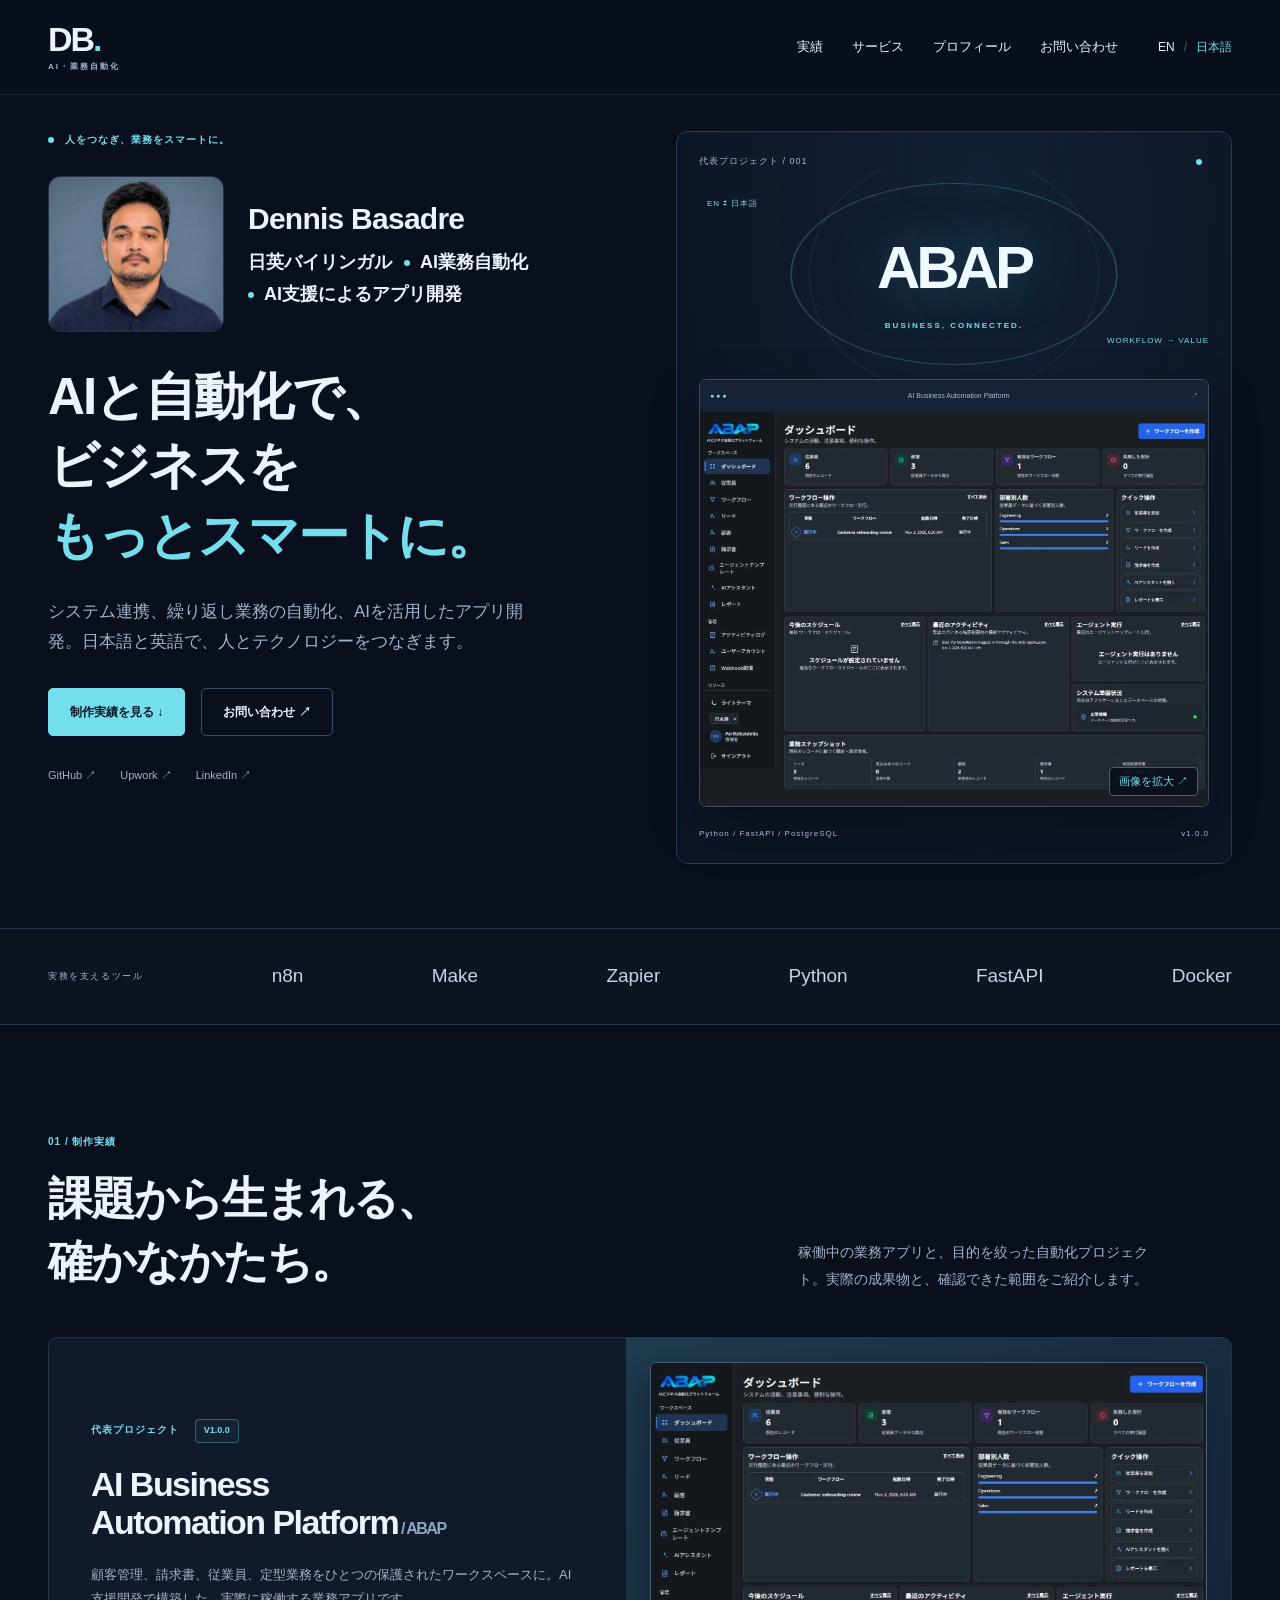
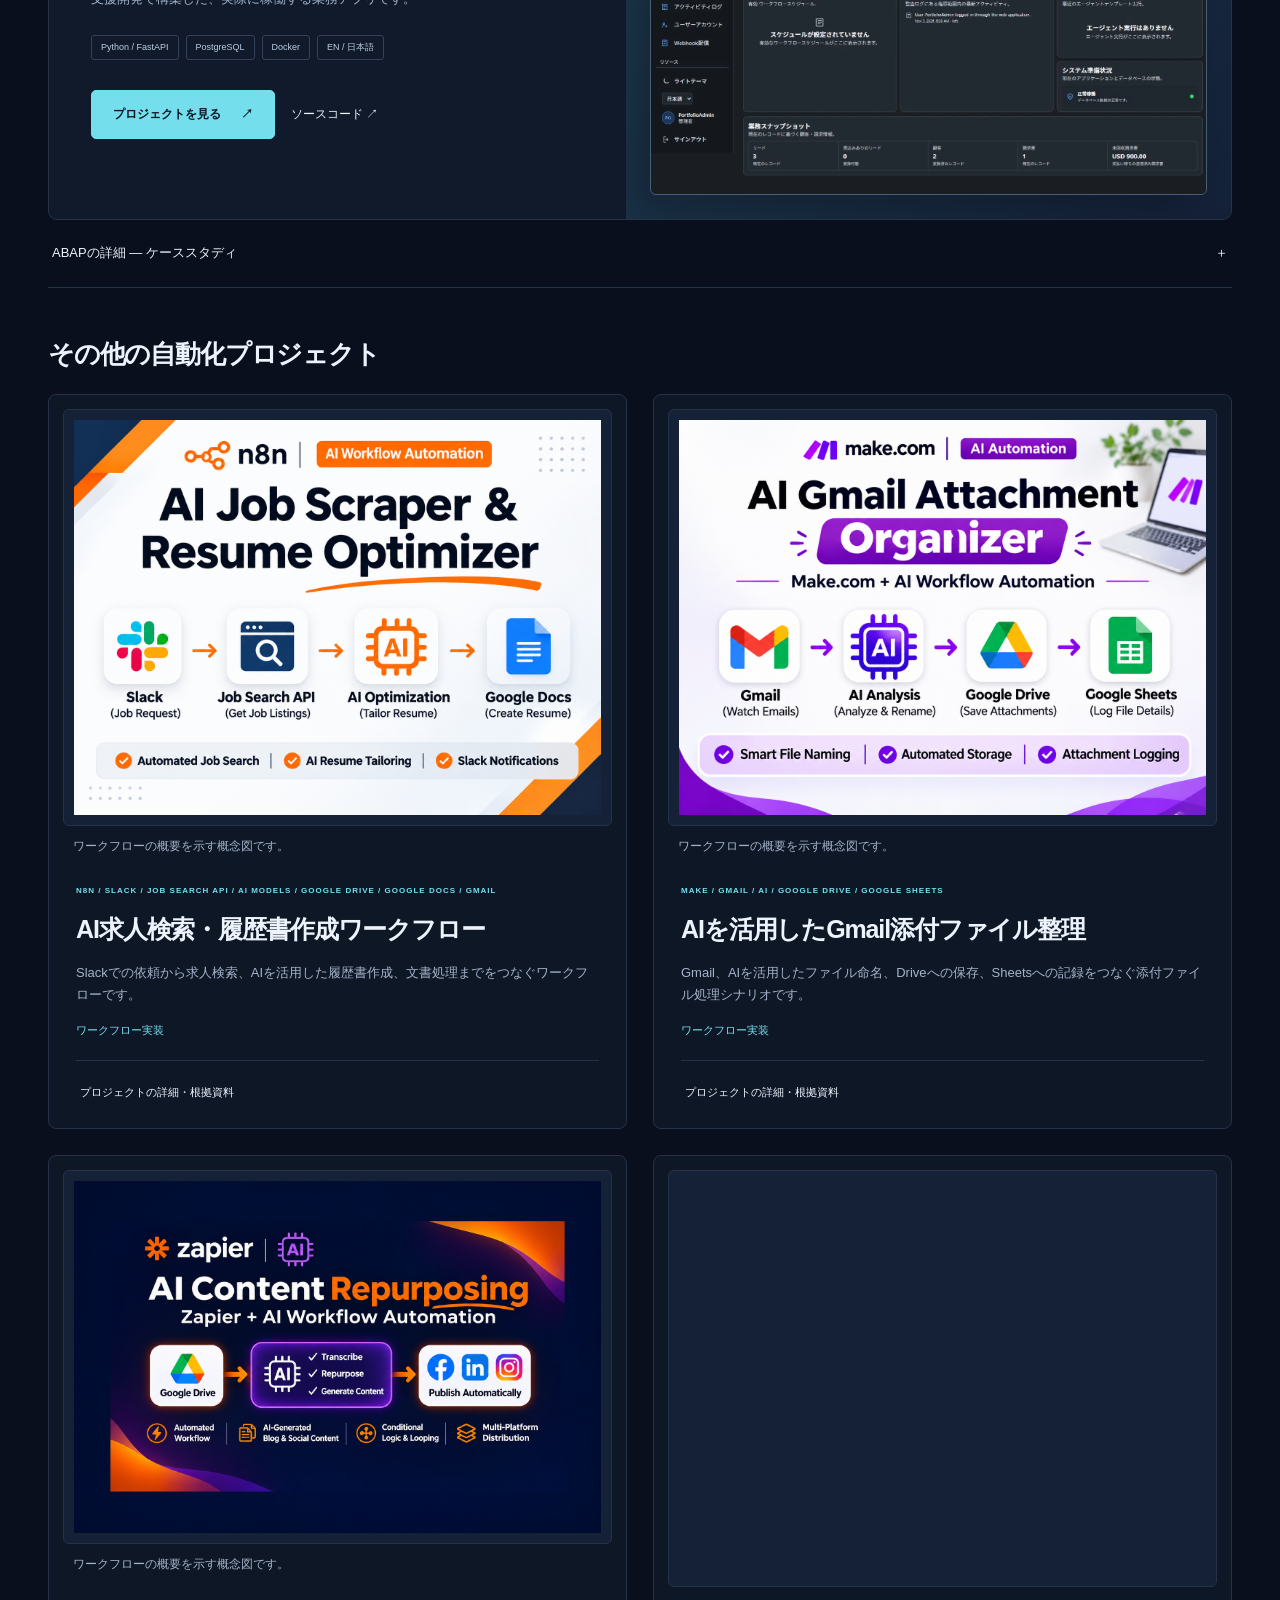
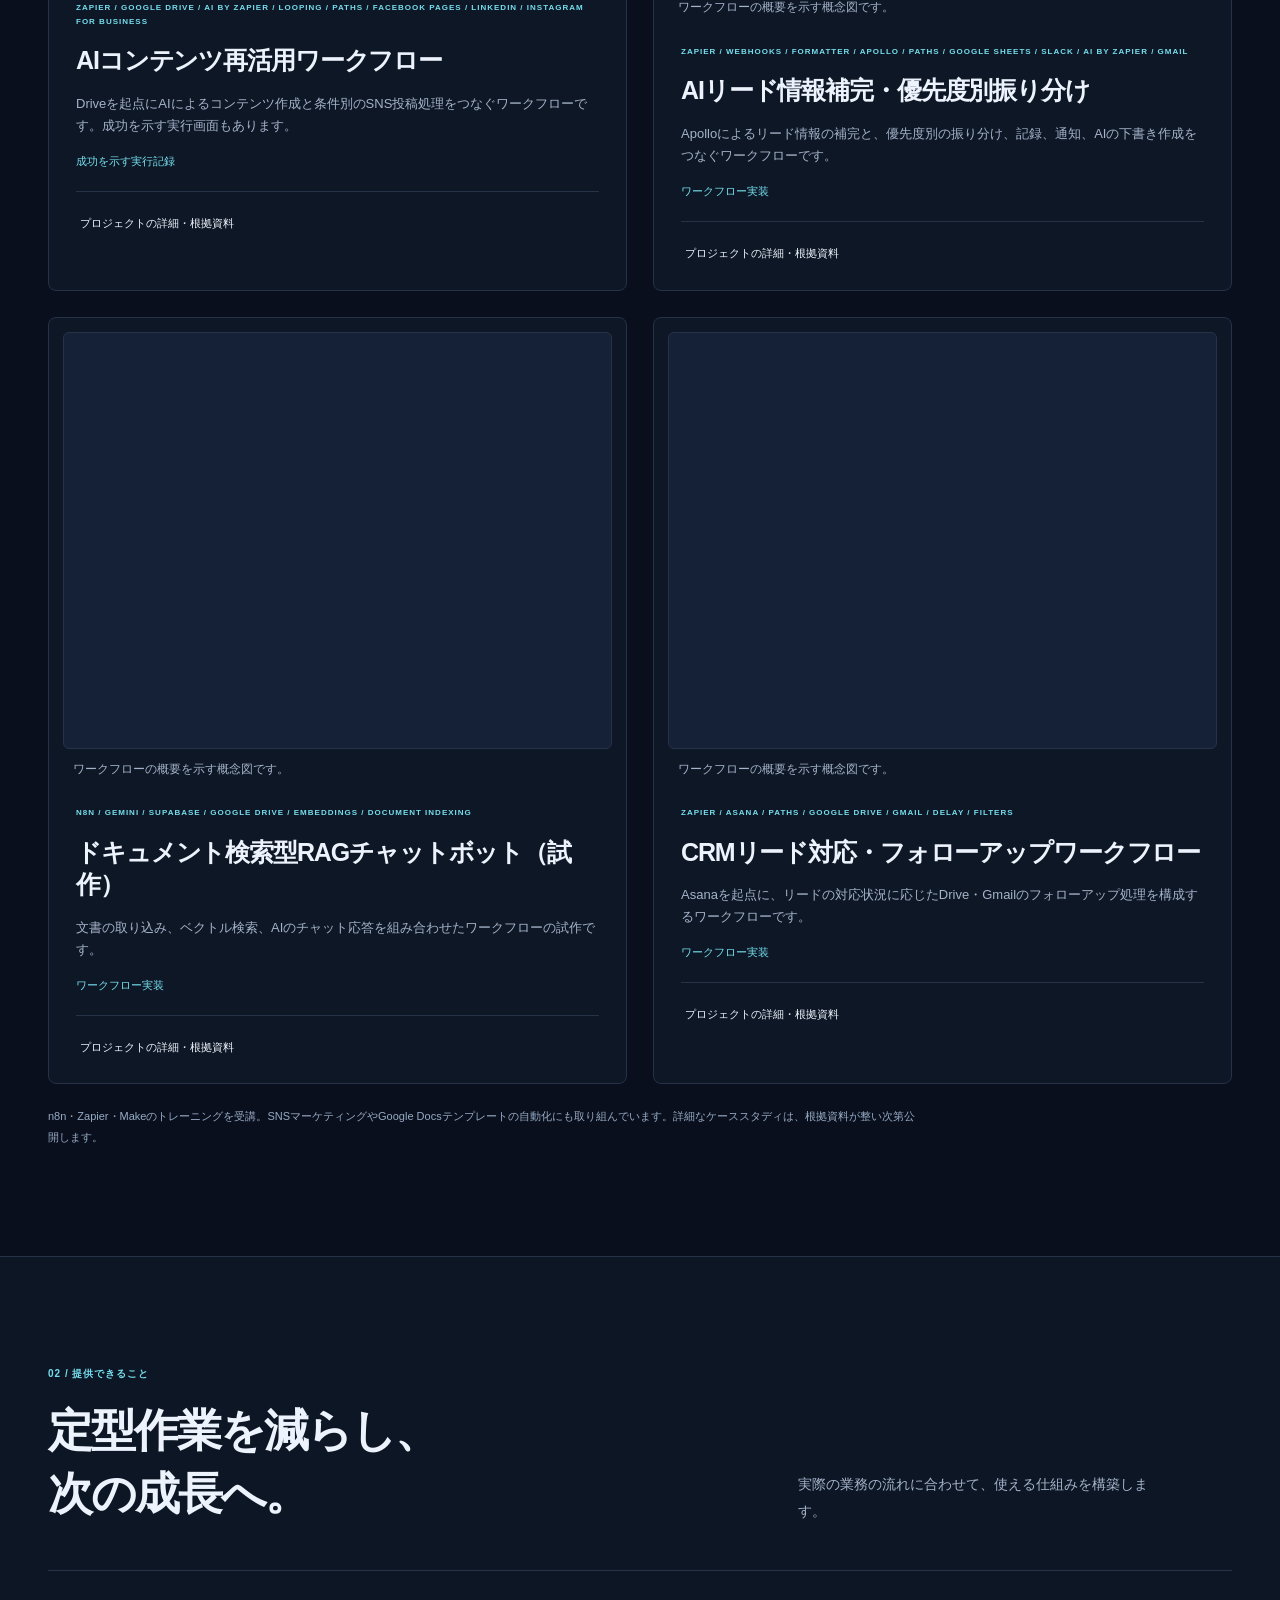
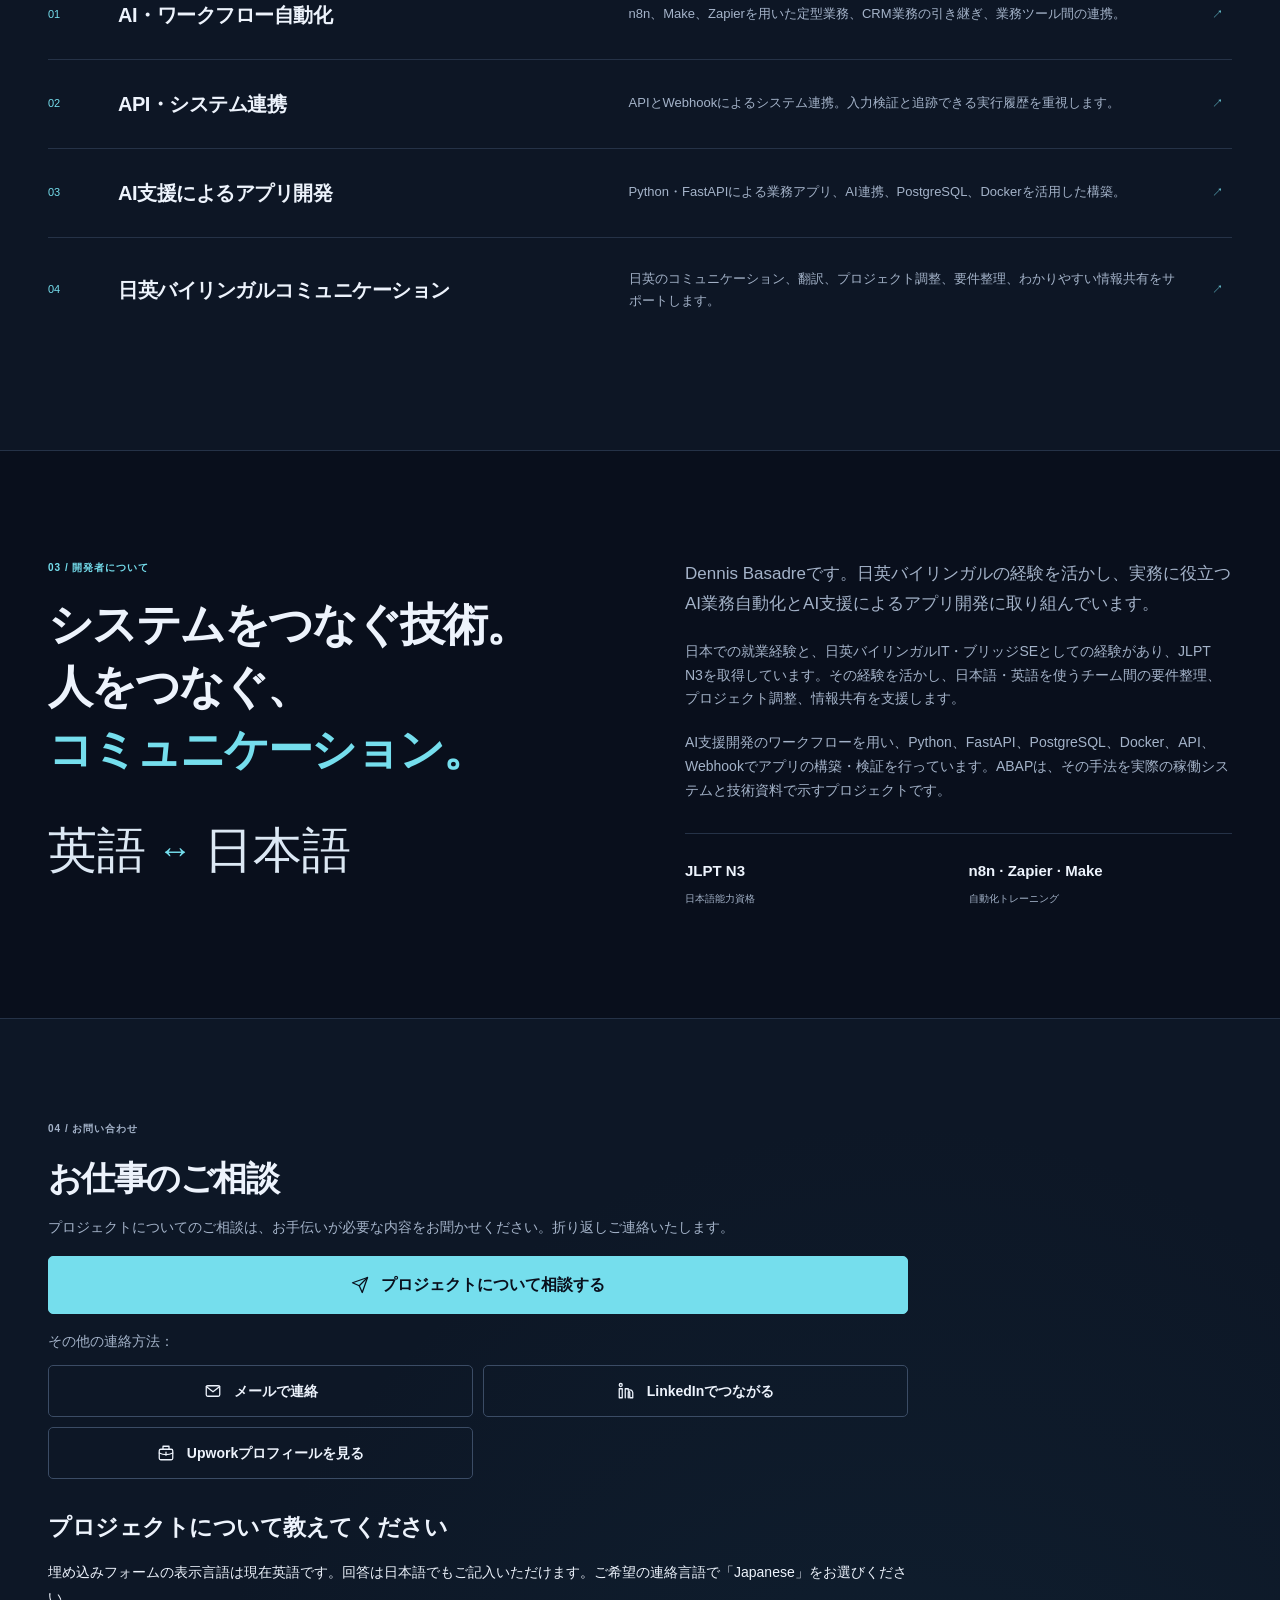
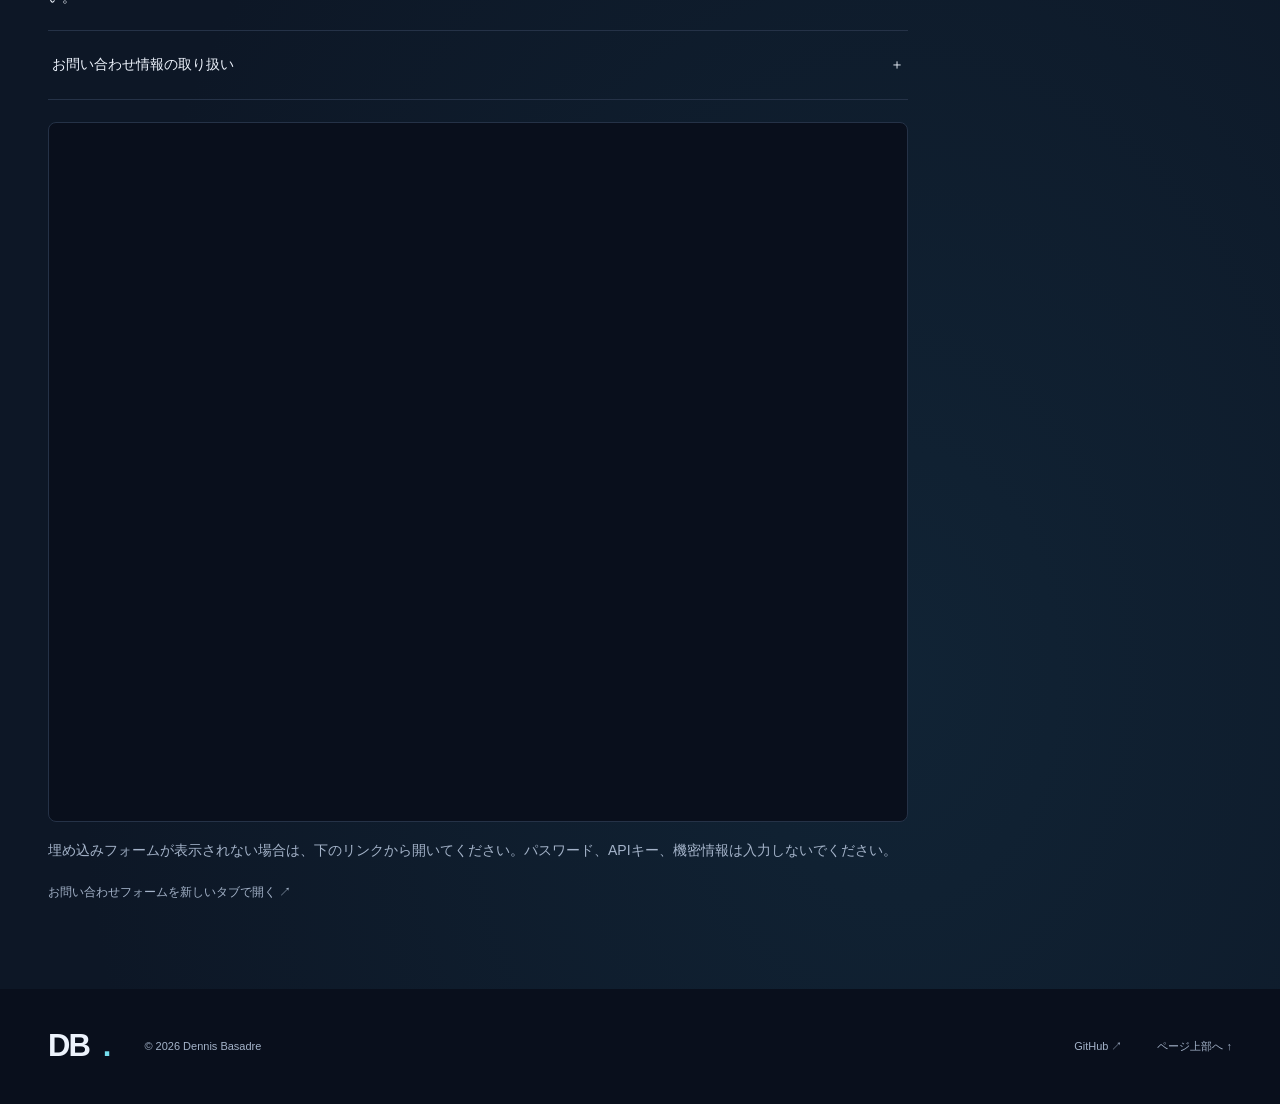
==== commit 7fae1aee: "Remove duplicate contact email and clarify inquiry headings" ====
--- a/ja/index.html
+++ b/ja/index.html
@@ -7,4 +7,4 @@
 <article class="flagship" id="abap"><div class="flagship-copy"><p class="eyebrow">代表プロジェクト <span class="badge">v1.0.0</span></p><h3>AI Business<br>Automation Platform<span class="muted"> / ABAP</span></h3><p>顧客管理、請求書、従業員、定型業務をひとつの保護されたワークスペースに。AI支援開発で構築した、実際に稼働する業務アプリです。</p><div class="tags"><span>Python / FastAPI</span><span>PostgreSQL</span><span>Docker</span><span>EN / 日本語</span></div><div class="actions"><a class="button primary" href="https://abap.dennisbasadre.com/" target="_blank" rel="noopener noreferrer">プロジェクトを見る <span aria-hidden="true">↗</span></a><a class="text-link" href="https://github.com/Denxell17/AI-Business-Automation-Platform" target="_blank" rel="noopener noreferrer">ソースコード <span aria-hidden="true">↗</span></a></div></div><a class="product-shot" href="../assets/abap-dashboard-current-ja.webp"><img loading="lazy" src="../assets/abap-dashboard-current-ja.webp" width="1424" height="1105" alt="ABAPの日本語ダッシュボードを拡大表示"></a></article>
 <details class="case-study"><summary>ABAPの詳細 — ケーススタディ <span>＋</span></summary><div class="case-content"><div class="three-col"><div><h4>課題</h4><p>業務データや定型作業が複数のツールに分散し、管理が複雑になります。</p></div><div><h4>取り組み</h4><p>CRM、従業員管理、請求書、保護文書、ワークフローのスケジュールと実行履歴を、認証付きアプリに統合。</p></div><div><h4>確認できたこと・範囲</h4><p>稼働中のアプリを、架空データのデモ画面、分離環境での署名付きn8n連携テスト、バックアップ・復旧の検証記録とともに紹介しています。商用顧客の成果ではなく、アプリの機能と検証内容を示す事例です。</p></div></div><div class="architecture" aria-label="ABAPの構成"><span>認証済みブラウザ</span><b>→</b><span>FastAPI + 業務サービス</span><b>→</b><span>PostgreSQL</span><span>バックグラウンド処理</span><b>→</b><span>署名付きWebhook</span><b>→</b><span>n8n</span></div><p class="note">構成の概要であり、本番環境でのn8n接続の有効化を示すものではありません。Advanced AI Assistantはモデル選択と安全な架空データのデモに対応。無制限の自由会話、実業務データへのアクセス、AIによる業務操作の開始には対応していません。</p><p>運用基盤：HTTPS、アクセス制御、監視、暗号化バックアップ、検証済みの復旧手順。</p><div class="gallery"><figure class="assistant-shot"><a href="../assets/abap-ai-assistant-demo.78669ae2c72f.webp" data-image-viewer><img loading="lazy" decoding="async" src="../assets/abap-ai-assistant-demo.78669ae2c72f.webp" width="1585" height="991" alt="モデル・言語の選択欄と、公開情報を用いた応答例を表示したABAP Advanced AI Assistant"></a><figcaption>Advanced AI Assistant／公開情報を用いた応答例。アカウント表示名はDemo Portfolioに置き換えています。生成された文章は例示であり、内容を独立に検証した証拠ではありません。</figcaption></figure><figure><a href="../assets/abap-crm-current-en.webp"><img loading="lazy" src="../assets/abap-crm-current-en.webp" width="1440" height="1000" alt="CRM / 架空の連絡先"></a><figcaption>CRM / 架空の連絡先</figcaption></figure><figure><a href="../assets/abap-invoice-current-en.webp"><img loading="lazy" src="../assets/abap-invoice-current-en.webp" width="1424" height="1512" alt="請求書 / 架空の金額"></a><figcaption>請求書 / 架空の金額</figcaption></figure><figure><a href="../assets/abap-workflow-current-en.webp"><img loading="lazy" src="../assets/abap-workflow-current-en.webp" width="1424" height="1710" alt="ワークフロー実行 / デモ"></a><figcaption>ワークフロー実行 / デモ</figcaption></figure><figure><a href="../assets/abap-dashboard-current-ja.webp"><img loading="lazy" src="../assets/abap-dashboard-current-ja.webp" width="1424" height="1105" alt="日本語インターフェース"></a><figcaption>日本語インターフェース</figcaption></figure></div><p class="note">基本機能は2026年11月3日に、分離したローカル環境の架空データで撮影しました。AI Assistantは11月5日に撮影した公開情報を用いた応答例で、生成文は例示です。画像を選択すると拡大表示できます。</p></div></details><h3 class="automation-heading" id="automation-projects-title">その他の自動化プロジェクト</h3><!-- automation-gallery:start --><div class="project-grid" role="group" aria-labelledby="automation-projects-title" data-automation-gallery data-asset-prefix="../"><article class="project" id="automation-job-search-resume"><a href="../assets/automation/job-search-resume/overview-v1.webp" data-image-viewer><img src="../assets/automation/job-search-resume/overview-v1.webp" alt="概念図：AI求人検索・履歴書作成ワークフロー" width="1448" height="1086" loading="lazy" decoding="async"></a><p class="thumbnail-caption">ワークフローの概要を示す概念図です。</p><div class="project-body"><p class="eyebrow">n8n / Slack / Job Search API / AI models / Google Drive / Google Docs / Gmail</p><h4>AI求人検索・履歴書作成ワークフロー</h4><p>Slackでの依頼から求人検索、AIを活用した履歴書作成、文書処理までをつなぐワークフローです。</p><p class="project-evidence-status">ワークフロー実装</p><details><summary>プロジェクトの詳細・根拠資料</summary><div class="automation-detail"><h5>課題</h5><p>求人情報の検索や履歴書の調整には、繰り返しの確認、文書の更新、通知が発生します。</p><h5>取り組み</h5><p>Slackでの依頼から求人取得、AIを活用した履歴書作成、文書更新、Gmailの下書き作成、Slack通知までを一つのワークフローにまとめた構成です。</p><h5>ワークフロー</h5><p>Slackの依頼 → 検索条件の確認 → 求人API → 結果の処理 → AIによる履歴書作成 → Drive・Docs → Gmailの下書き・Slack通知。</p><h5>確認できたこと・範囲</h5><p>n8nのエディターで、求人検索、AIを活用した履歴書作成、文書処理、通知をつなぐ構成を紹介しています。確認できる範囲はワークフロー設計で、文書の生成結果や通知の到達は対象外です。</p><div class="automation-evidence"><figure><a href="../assets/automation/job-search-resume/workflow-editor-v1.webp" data-image-viewer><img src="../assets/automation/job-search-resume/workflow-editor-v1.webp" alt="求人検索、履歴書作成、文書処理、通知の各ステップを示すn8n画面" width="1917" height="869" loading="lazy" decoding="async"></a><figcaption>ワークフロー画面 — n8nワークフロー画面：求人検索、履歴書作成、文書処理、通知のつながり。</figcaption></figure></div></div></details></div></article><article class="project" id="automation-gmail-attachment-organizer"><a href="../assets/automation/gmail-attachment-organizer/overview-v1.webp" data-image-viewer><img src="../assets/automation/gmail-attachment-organizer/overview-v1.webp" alt="概念図：AIを活用したGmail添付ファイル整理" width="1448" height="1086" loading="lazy" decoding="async"></a><p class="thumbnail-caption">ワークフローの概要を示す概念図です。</p><div class="project-body"><p class="eyebrow">Make / Gmail / AI / Google Drive / Google Sheets</p><h4>AIを活用したGmail添付ファイル整理</h4><p>Gmail、AIを活用したファイル命名、Driveへの保存、Sheetsへの記録をつなぐ添付ファイル処理シナリオです。</p><p class="project-evidence-status">ワークフロー実装</p><details><summary>プロジェクトの詳細・根拠資料</summary><div class="automation-detail"><h5>課題</h5><p>メール添付ファイルの保存、命名、記録を手作業で行うと、繰り返し作業が増えます。</p><h5>取り組み</h5><p>Gmailの添付ファイルを、AIを活用した命名、Google Driveへの保存、Google Sheetsへの記録につなぎ、通知処理も組み込んだ構成です。</p><h5>ワークフロー</h5><p>メール監視 → 添付ファイルの取得 → 分析用アップロード → ファイル名生成 → Driveへの保存 → Sheetsへの記録 → メール通知。</p><h5>確認できたこと・範囲</h5><p>Makeのエディターで、Gmailでの添付ファイル取得から命名、Driveへの保存、Sheetsへの記録までの構成と、モジュールごとの実行回数を確認できます。撮影時の定期実行は無効で、資料の対象は設定したシナリオです。保存先の出力結果を確認したものではありません。</p><div class="automation-evidence"><figure><a href="../assets/automation/gmail-attachment-organizer/scenario-editor-v1.webp" data-image-viewer><img src="../assets/automation/gmail-attachment-organizer/scenario-editor-v1.webp" alt="モジュールごとの実行回数が表示されたMakeの添付ファイル処理シナリオ" width="1820" height="707" loading="lazy" decoding="async"></a><figcaption>ワークフロー画面 — Makeシナリオ：添付ファイル処理のモジュール、実行回数、無効になっている定期実行設定。</figcaption></figure></div></div></details></div></article><article class="project" id="automation-content-repurposing"><a href="../assets/automation/content-repurposing/overview-v1.webp" data-image-viewer><img src="../assets/automation/content-repurposing/overview-v1.webp" alt="概念図：AIコンテンツ再活用ワークフロー" width="1536" height="1024" loading="lazy" decoding="async"></a><p class="thumbnail-caption">ワークフローの概要を示す概念図です。</p><div class="project-body"><p class="eyebrow">Zapier / Google Drive / AI by Zapier / Looping / Paths / Facebook Pages / LinkedIn / Instagram for Business</p><h4>AIコンテンツ再活用ワークフロー</h4><p>Driveを起点にAIによるコンテンツ作成と条件別のSNS投稿処理をつなぐワークフローです。成功を示す実行画面もあります。</p><p class="project-evidence-status">成功を示す実行記録</p><details><summary>プロジェクトの詳細・根拠資料</summary><div class="automation-detail"><h5>課題</h5><p>元のコンテンツを複数の媒体に展開するには、文字起こし、内容の調整、投稿処理を繰り返す必要があります。</p><h5>取り組み</h5><p>Driveに届いたファイルをAIによる文字起こし・コンテンツ作成につなぎ、条件に応じてSNS投稿用の分岐へ振り分ける構成です。</p><h5>ワークフロー</h5><p>Driveの新規ファイル → 条件確認 → AIによる文字起こし・コンテンツ作成 → 繰り返し処理 → 条件分岐 → Facebook・LinkedIn・Instagramの投稿処理。実行記録では一方の分岐が完了し、もう一方はスキップされています。</p><h5>確認できたこと・範囲</h5><p>Zapierの画面で、ファイル取得、AIによるコンテンツ作成、条件別のSNS投稿処理を紹介しています。成功を示す実行記録では、一方の分岐が完了し、もう一方はスキップされています。実行の根拠はその分岐に限られ、公開投稿の内容や業務成果は本事例の対象外です。</p><div class="automation-evidence"><figure><a href="../assets/automation/content-repurposing/workflow-start-v1.webp" data-image-viewer><img src="../assets/automation/content-repurposing/workflow-start-v1.webp" alt="ファイル取得、条件確認、AI処理、繰り返し処理を示すZapier画面" width="1906" height="747" loading="lazy" decoding="async"></a><figcaption>ワークフロー画面 — Zapierワークフロー：ファイル取得、条件確認、AI処理、繰り返し処理の設定。</figcaption></figure><figure><a href="../assets/automation/content-repurposing/workflow-social-paths-v1.webp" data-image-viewer><img src="../assets/automation/content-repurposing/workflow-social-paths-v1.webp" alt="SNS投稿処理を設定したZapierの条件分岐" width="1907" height="747" loading="lazy" decoding="async"></a><figcaption>ワークフロー画面 — 条件分岐：Facebook Pages、LinkedIn、Instagramの処理設定。</figcaption></figure><figure><a href="../assets/automation/content-repurposing/workflow-overview-v1.webp" data-image-viewer><img src="../assets/automation/content-repurposing/workflow-overview-v1.webp" alt="コンテンツ再活用ワークフロー全体のエディター表示" width="650" height="751" loading="lazy" decoding="async"></a><figcaption>ワークフロー画面 — ワークフロー全体：前半の処理と条件別の投稿処理。</figcaption></figure><figure><a href="../assets/automation/content-repurposing/recorded-run-v1.webp" data-image-viewer><img src="../assets/automation/content-repurposing/recorded-run-v1.webp" alt="一方の分岐の成功と、もう一方のスキップを示すZapierの実行記録" width="372" height="660" loading="lazy" decoding="async"></a><figcaption>実行記録 — 成功を示す実行記録：一方の分岐が完了し、もう一方はスキップ。</figcaption></figure></div></div></details></div></article><article class="project" id="automation-lead-enrichment"><a href="../assets/automation/lead-enrichment/overview-v1.webp" data-image-viewer><img src="../assets/automation/lead-enrichment/overview-v1.webp" alt="概念図：AIリード情報補完・優先度別振り分け" width="1448" height="1086" loading="lazy" decoding="async"></a><p class="thumbnail-caption">ワークフローの概要を示す概念図です。</p><div class="project-body"><p class="eyebrow">Zapier / Webhooks / Formatter / Apollo / Paths / Google Sheets / Slack / AI by Zapier / Gmail</p><h4>AIリード情報補完・優先度別振り分け</h4><p>Apolloによるリード情報の補完と、優先度別の振り分け、記録、通知、AIの下書き作成をつなぐワークフローです。</p><p class="project-evidence-status">ワークフロー実装</p><details><summary>プロジェクトの詳細・根拠資料</summary><div class="automation-detail"><h5>課題</h5><p>新規リードへの対応を整理するには、関連情報の補完と、次の対応先への振り分けが必要です。</p><h5>取り組み</h5><p>受信したリード情報にApolloで関連情報を補完し、優先度別の分岐で記録、通知、AIを活用した下書き作成へつなぐ構成です。</p><h5>ワークフロー</h5><p>リード受信 → 企業URLの整形 → 情報補完 → 優先度別の分岐 → 設定した記録・通知・下書き作成。</p><h5>確認できたこと・範囲</h5><p>Zapierのエディターで、Apolloによる情報補完、優先度別の分岐、記録・通知・AIによる下書き作成の構成と、使用中バージョンの表示を確認できます。資料の対象はワークフロー設定で、数値によるスコアリング、補完情報の精度、処理後の出力結果は対象外です。</p><div class="automation-evidence"><figure><a href="../assets/automation/lead-enrichment/workflow-editor-v1.webp" data-image-viewer><img src="../assets/automation/lead-enrichment/workflow-editor-v1.webp" alt="リード情報補完と優先度別の振り分けを示すZapierワークフロー" width="1917" height="757" loading="lazy" decoding="async"></a><figcaption>ワークフロー画面 — Zapierワークフロー画面：Apolloによる情報補完と優先度別の振り分け。</figcaption></figure></div></div></details></div></article><article class="project" id="automation-rag-chatbot-prototype"><a href="../assets/automation/rag-chatbot-prototype/overview-v1.webp" data-image-viewer><img src="../assets/automation/rag-chatbot-prototype/overview-v1.webp" alt="概念図：ドキュメント検索型RAGチャットボット（試作）" width="1448" height="1086" loading="lazy" decoding="async"></a><p class="thumbnail-caption">ワークフローの概要を示す概念図です。</p><div class="project-body"><p class="eyebrow">n8n / Gemini / Supabase / Google Drive / Embeddings / Document indexing</p><h4>ドキュメント検索型RAGチャットボット（試作）</h4><p>文書の取り込み、ベクトル検索、AIのチャット応答を組み合わせたワークフローの試作です。</p><p class="project-evidence-status">ワークフロー実装</p><details><summary>プロジェクトの詳細・根拠資料</summary><div class="automation-detail"><h5>課題</h5><p>文書を利用するアシスタントには、資料を索引化し、応答に関連する箇所を検索する仕組みが必要です。</p><h5>取り組み</h5><p>n8n上で、Driveからの文書取り込み・索引作成、Supabaseによる検索、Geminiを用いたチャット応答の流れを組み立てた試作です。</p><h5>ワークフロー</h5><p>文書の新規作成・更新・アーカイブ → 読み込み・索引管理。チャット受信 → 検索ツールとGeminiモデル → 応答処理。</p><h5>確認できたこと・範囲</h5><p>n8nの試作画面で、文書の取り込み・索引管理、Supabaseによる検索、Geminiを用いた応答の構成を紹介しています。稼働中のABAP AI Assistantとは別の試作です。資料の対象は構成設計で、索引作成の完了、チャット回答の評価、実業務データへのアクセスを示すものではありません。</p><div class="automation-evidence"><figure><a href="../assets/automation/rag-chatbot-prototype/workflow-editor-v1.webp" data-image-viewer><img src="../assets/automation/rag-chatbot-prototype/workflow-editor-v1.webp" alt="文書の索引作成と検索を活用したチャット処理を示すn8nの試作画面" width="1907" height="780" loading="lazy" decoding="async"></a><figcaption>ワークフロー画面 — n8n試作画面：文書の索引管理と検索を組み合わせたチャット応答の構成。</figcaption></figure><figure><a href="../assets/automation/rag-chatbot-prototype/workflow-overview-v1.webp" data-image-viewer><img src="../assets/automation/rag-chatbot-prototype/workflow-overview-v1.webp" alt="RAG試作ワークフローの概要表示" width="780" height="661" loading="lazy" decoding="async"></a><figcaption>ワークフロー画面 — 試作の全体像：文書処理とチャット応答の構成を別の表示で紹介。</figcaption></figure></div></div></details></div></article><article class="project" id="automation-crm-follow-up"><a href="../assets/automation/crm-follow-up/overview-v1.webp" data-image-viewer><img src="../assets/automation/crm-follow-up/overview-v1.webp" alt="概念図：CRMリード対応・フォローアップワークフロー" width="1448" height="1086" loading="lazy" decoding="async"></a><p class="thumbnail-caption">ワークフローの概要を示す概念図です。</p><div class="project-body"><p class="eyebrow">Zapier / Asana / Paths / Google Drive / Gmail / Delay / Filters</p><h4>CRMリード対応・フォローアップワークフロー</h4><p>Asanaを起点に、リードの対応状況に応じたDrive・Gmailのフォローアップ処理を構成するワークフローです。</p><p class="project-evidence-status">ワークフロー実装</p><details><summary>プロジェクトの詳細・根拠資料</summary><div class="automation-detail"><h5>課題</h5><p>リード対応では、準備、見積もり、承認などの進行状況に応じて、異なるフォローアップが必要になります。</p><h5>取り組み</h5><p>Asanaのタスク状況に応じて処理を分岐し、フォルダー・タスク作成、フォローアップメール、待機、条件確認を組み合わせた構成です。</p><h5>ワークフロー</h5><p>Asanaタスク更新 → 対応状況による分岐 → 設定したDrive・Asana・Gmail処理。一部の分岐には待機と条件確認があります。</p><h5>確認できたこと・範囲</h5><p>Zapierの画面で、Asana、Drive、Gmail、待機・条件処理を用いた対応状況別のCRMフォローアップ構成を紹介しています。元の警告・ステップ表示は残しており、原因は未特定です。資料の対象は設定内容で、「支払い・完了」は分岐名を表し、入金や顧客対応の完了実績を示すものではありません。</p><div class="automation-evidence"><figure><a href="../assets/automation/crm-follow-up/workflow-v1.webp" data-image-viewer><img src="../assets/automation/crm-follow-up/workflow-v1.webp" alt="元の警告表示があるZapierのCRMフォローアップv1画面" width="1917" height="750" loading="lazy" decoding="async"></a><figcaption>ワークフロー画面 — バージョン1：対応状況別の分岐と元の警告・ステップ表示。</figcaption></figure><figure><a href="../assets/automation/crm-follow-up/workflow-v1-alternate.webp" data-image-viewer><img src="../assets/automation/crm-follow-up/workflow-v1-alternate.webp" alt="フォローアップワークフローv1の別表示" width="1912" height="745" loading="lazy" decoding="async"></a><figcaption>ワークフロー画面 — バージョン1の詳細：同じフォローアップ構成の別表示。</figcaption></figure><figure><a href="../assets/automation/crm-follow-up/workflow-v2.webp" data-image-viewer><img src="../assets/automation/crm-follow-up/workflow-v2.webp" alt="元の警告表示があるZapierのCRMフォローアップv2画面" width="1907" height="757" loading="lazy" decoding="async"></a><figcaption>ワークフロー画面 — バージョン2：ワークフローの設定内容と元の警告・ステップ表示。</figcaption></figure></div></div></details></div></article></div><!-- automation-gallery:end --><p class="note coverage">n8n・Zapier・Makeのトレーニングを受講。SNSマーケティングやGoogle Docsテンプレートの自動化にも取り組んでいます。詳細なケーススタディは、根拠資料が整い次第公開します。</p></section>
 <section class="services section" id="services"><div class="shell"><div class="section-head"><div><p class="eyebrow">02 / 提供できること</p><h2>定型作業を減らし、<br>次の成長へ。</h2></div><p>実際の業務の流れに合わせて、使える仕組みを構築します。</p></div><div class="service-list"><article><span>01</span><h3>AI・ワークフロー自動化</h3><p>n8n、Make、Zapierを用いた定型業務、CRM業務の引き継ぎ、業務ツール間の連携。</p><span aria-hidden="true">↗</span></article><article><span>02</span><h3>API・システム連携</h3><p>APIとWebhookによるシステム連携。入力検証と追跡できる実行履歴を重視します。</p><span aria-hidden="true">↗</span></article><article><span>03</span><h3>AI支援によるアプリ開発</h3><p>Python・FastAPIによる業務アプリ、AI連携、PostgreSQL、Dockerを活用した構築。</p><span aria-hidden="true">↗</span></article><article><span>04</span><h3>日英バイリンガルコミュニケーション</h3><p>日英のコミュニケーション、翻訳、プロジェクト調整、要件整理、わかりやすい情報共有をサポートします。</p><span aria-hidden="true">↗</span></article></div></div></section><section class="section shell about" id="about"><div><p class="eyebrow">03 / 開発者について</p><h2>システムをつなぐ技術。<br>人をつなぐ、<br><em>コミュニケーション。</em></h2><div class="bilingual-mark">英語 <span>↔</span> 日本語</div></div><div class="about-copy"><p class="lede">Dennis Basadreです。日英バイリンガルの経験を活かし、実務に役立つAI業務自動化とAI支援によるアプリ開発に取り組んでいます。</p><p>日本での就業経験と、日英バイリンガルIT・ブリッジSEとしての経験があり、JLPT N3を取得しています。その経験を活かし、日本語・英語を使うチーム間の要件整理、プロジェクト調整、情報共有を支援します。</p><p>AI支援開発のワークフローを用い、Python、FastAPI、PostgreSQL、Docker、API、Webhookでアプリの構築・検証を行っています。ABAPは、その手法を実際の稼働システムと技術資料で示すプロジェクトです。</p><div class="qualifications"><div><strong>JLPT N3</strong><span>日本語能力資格</span></div><div><strong>n8n · Zapier · Make</strong><span>自動化トレーニング</span></div></div></div></section>
-<section class="contact" id="contact"><div class="shell contact-inner"><div class="contact-options"><p class="eyebrow">04 / お問い合わせ</p><h2>お仕事のご相談</h2><p>プロジェクトについてのご相談は、お手伝いが必要な内容をお聞かせください。折り返しご連絡いたします。</p><a class="button primary contact-primary" href="#project-inquiry"><svg class="contact-icon" viewBox="0 0 24 24" fill="none" stroke="currentColor" stroke-width="1.7" stroke-linecap="round" stroke-linejoin="round" aria-hidden="true" focusable="false"><path d="m22 2-7 20-4-9-9-4 20-7Z"/><path d="M22 2 11 13"/></svg><span>プロジェクトについて相談する</span></a><h3 class="contact-secondary-title">その他の連絡方法：</h3><div class="contact-methods"><a class="button quiet" href="mailto:dennisbernard.basadre@gmail.com"><svg class="contact-icon" viewBox="0 0 24 24" fill="none" stroke="currentColor" stroke-width="1.7" stroke-linecap="round" stroke-linejoin="round" aria-hidden="true" focusable="false"><rect x="3" y="5" width="18" height="14" rx="2"/><path d="m3 6 9 7 9-7"/></svg><span>メールで連絡</span></a><a class="button quiet" href="https://www.linkedin.com/in/dennis-bernard-basadre-949508235" target="_blank" rel="noopener noreferrer"><svg class="contact-icon" viewBox="0 0 24 24" fill="none" stroke="currentColor" stroke-width="1.7" stroke-linecap="round" stroke-linejoin="round" aria-hidden="true" focusable="false"><rect x="3" y="9" width="4" height="12"/><path d="M11 21V9h4v2a4 4 0 0 1 6 3v7h-4v-7a1 1 0 0 0-2 0v7"/><circle cx="5" cy="4" r="2"/></svg><span>LinkedInでつながる</span></a><a class="button quiet" href="https://www.upwork.com/freelancers/~018e55b8cb4f803cf1" target="_blank" rel="noopener noreferrer"><svg class="contact-icon" viewBox="0 0 24 24" fill="none" stroke="currentColor" stroke-width="1.7" stroke-linecap="round" stroke-linejoin="round" aria-hidden="true" focusable="false"><rect x="3" y="7" width="18" height="14" rx="2"/><path d="M8 7V3h8v4M3 12a20 20 0 0 0 18 0M12 11v4"/></svg><span>Upworkプロフィールを見る</span></a></div><p class="contact-email"><a href="mailto:dennisbernard.basadre@gmail.com">dennisbernard.basadre@gmail.com</a></p></div><div id="project-inquiry" class="inquiry-panel" aria-labelledby="inquiry-title"><h3 id="inquiry-title">お問い合わせ</h3><p class="youform-language-note" id="inquiry-language">埋め込みフォームの表示言語は現在英語です。回答は日本語でもご記入いただけます。ご希望の連絡言語で「Japanese」をお選びください。</p><details class="contact-privacy"><summary>お問い合わせ情報の取り扱い <span aria-hidden="true">＋</span></summary><p>Youformは、送信されたお名前、メールアドレス、ご相談内容、および任意で入力されたツール、改善したい点、開始時期、ご希望の連絡言語を取得します。ご相談の確認、返信、必要なフォローアップに使用します。</p><p>Youformは回答の受信・保存とお問い合わせの通知を処理します。Youformおよびそのサービス提供者は、サービスの運用や安全性の確保のため、IPアドレスやブラウザ情報などの技術情報を処理する場合があります。お住まいの国以外で処理されることもあります。</p><p>お問い合わせの記録は、返信や必要なフォローアップのため、Youformと私のメールボックスに保管される場合があります。保存期間は利用目的、削除の判断、各サービスの方針・設定によって異なり、特定の保存期間や自動削除の期限は定めていません。画面上の回答を削除しても、保管されたバックアップが直ちに消去されるとは限りません。情報の確認や削除をご希望の場合は、上のUpworkまたはLinkedInからご連絡ください。</p><p><a href="https://youform.com/privacy-policy/" target="_blank" rel="noopener noreferrer">Youformのプライバシーポリシー <span aria-hidden="true">↗</span></a></p></details><iframe class="youform-frame" src="https://app.youform.com/forms/ydazpncc" title="お問い合わせフォーム — Youform（英語）" aria-describedby="inquiry-language" width="100%" height="700" loading="lazy" referrerpolicy="no-referrer"></iframe><p>埋め込みフォームが表示されない場合は、下のリンクから開いてください。パスワード、APIキー、機密情報は入力しないでください。</p><p><a class="text-link" href="https://app.youform.com/forms/ydazpncc" target="_blank" rel="noopener noreferrer">お問い合わせフォームを新しいタブで開く <span aria-hidden="true">↗</span></a></p></div></div></section></main><footer class="shell"><a class="brand" href="#top">DB<span>.</span></a><p>© 2026 Dennis Basadre</p><a class="" href="https://github.com/Denxell17" target="_blank" rel="noopener noreferrer">GitHub <span aria-hidden="true">↗</span></a><a href="#top">ページ上部へ ↑</a></footer></body></html>+<section class="contact" id="contact"><div class="shell contact-inner"><div class="contact-options"><p class="eyebrow">04 / お問い合わせ</p><h2>お仕事のご相談</h2><p>プロジェクトについてのご相談は、お手伝いが必要な内容をお聞かせください。折り返しご連絡いたします。</p><a class="button primary contact-primary" href="#project-inquiry"><svg class="contact-icon" viewBox="0 0 24 24" fill="none" stroke="currentColor" stroke-width="1.7" stroke-linecap="round" stroke-linejoin="round" aria-hidden="true" focusable="false"><path d="m22 2-7 20-4-9-9-4 20-7Z"/><path d="M22 2 11 13"/></svg><span>プロジェクトについて相談する</span></a><h3 class="contact-secondary-title">その他の連絡方法：</h3><div class="contact-methods"><a class="button quiet" href="mailto:dennisbernard.basadre@gmail.com"><svg class="contact-icon" viewBox="0 0 24 24" fill="none" stroke="currentColor" stroke-width="1.7" stroke-linecap="round" stroke-linejoin="round" aria-hidden="true" focusable="false"><rect x="3" y="5" width="18" height="14" rx="2"/><path d="m3 6 9 7 9-7"/></svg><span>メールで連絡</span></a><a class="button quiet" href="https://www.linkedin.com/in/dennis-bernard-basadre-949508235" target="_blank" rel="noopener noreferrer"><svg class="contact-icon" viewBox="0 0 24 24" fill="none" stroke="currentColor" stroke-width="1.7" stroke-linecap="round" stroke-linejoin="round" aria-hidden="true" focusable="false"><rect x="3" y="9" width="4" height="12"/><path d="M11 21V9h4v2a4 4 0 0 1 6 3v7h-4v-7a1 1 0 0 0-2 0v7"/><circle cx="5" cy="4" r="2"/></svg><span>LinkedInでつながる</span></a><a class="button quiet" href="https://www.upwork.com/freelancers/~018e55b8cb4f803cf1" target="_blank" rel="noopener noreferrer"><svg class="contact-icon" viewBox="0 0 24 24" fill="none" stroke="currentColor" stroke-width="1.7" stroke-linecap="round" stroke-linejoin="round" aria-hidden="true" focusable="false"><rect x="3" y="7" width="18" height="14" rx="2"/><path d="M8 7V3h8v4M3 12a20 20 0 0 0 18 0M12 11v4"/></svg><span>Upworkプロフィールを見る</span></a></div></div><div id="project-inquiry" class="inquiry-panel" aria-labelledby="inquiry-title"><h3 id="inquiry-title">プロジェクトについて教えてください</h3><p class="youform-language-note" id="inquiry-language">埋め込みフォームの表示言語は現在英語です。回答は日本語でもご記入いただけます。ご希望の連絡言語で「Japanese」をお選びください。</p><details class="contact-privacy"><summary>お問い合わせ情報の取り扱い <span aria-hidden="true">＋</span></summary><p>Youformは、送信されたお名前、メールアドレス、ご相談内容、および任意で入力されたツール、改善したい点、開始時期、ご希望の連絡言語を取得します。ご相談の確認、返信、必要なフォローアップに使用します。</p><p>Youformは回答の受信・保存とお問い合わせの通知を処理します。Youformおよびそのサービス提供者は、サービスの運用や安全性の確保のため、IPアドレスやブラウザ情報などの技術情報を処理する場合があります。お住まいの国以外で処理されることもあります。</p><p>お問い合わせの記録は、返信や必要なフォローアップのため、Youformと私のメールボックスに保管される場合があります。保存期間は利用目的、削除の判断、各サービスの方針・設定によって異なり、特定の保存期間や自動削除の期限は定めていません。画面上の回答を削除しても、保管されたバックアップが直ちに消去されるとは限りません。情報の確認や削除をご希望の場合は、上のUpworkまたはLinkedInからご連絡ください。</p><p><a href="https://youform.com/privacy-policy/" target="_blank" rel="noopener noreferrer">Youformのプライバシーポリシー <span aria-hidden="true">↗</span></a></p></details><iframe class="youform-frame" src="https://app.youform.com/forms/ydazpncc" title="お問い合わせフォーム — Youform（英語）" aria-describedby="inquiry-language" width="100%" height="700" loading="lazy" referrerpolicy="no-referrer"></iframe><p>埋め込みフォームが表示されない場合は、下のリンクから開いてください。パスワード、APIキー、機密情報は入力しないでください。</p><p><a class="text-link" href="https://app.youform.com/forms/ydazpncc" target="_blank" rel="noopener noreferrer">お問い合わせフォームを新しいタブで開く <span aria-hidden="true">↗</span></a></p></div></div></section></main><footer class="shell"><a class="brand" href="#top">DB<span>.</span></a><p>© 2026 Dennis Basadre</p><a class="" href="https://github.com/Denxell17" target="_blank" rel="noopener noreferrer">GitHub <span aria-hidden="true">↗</span></a><a href="#top">ページ上部へ ↑</a></footer></body></html>
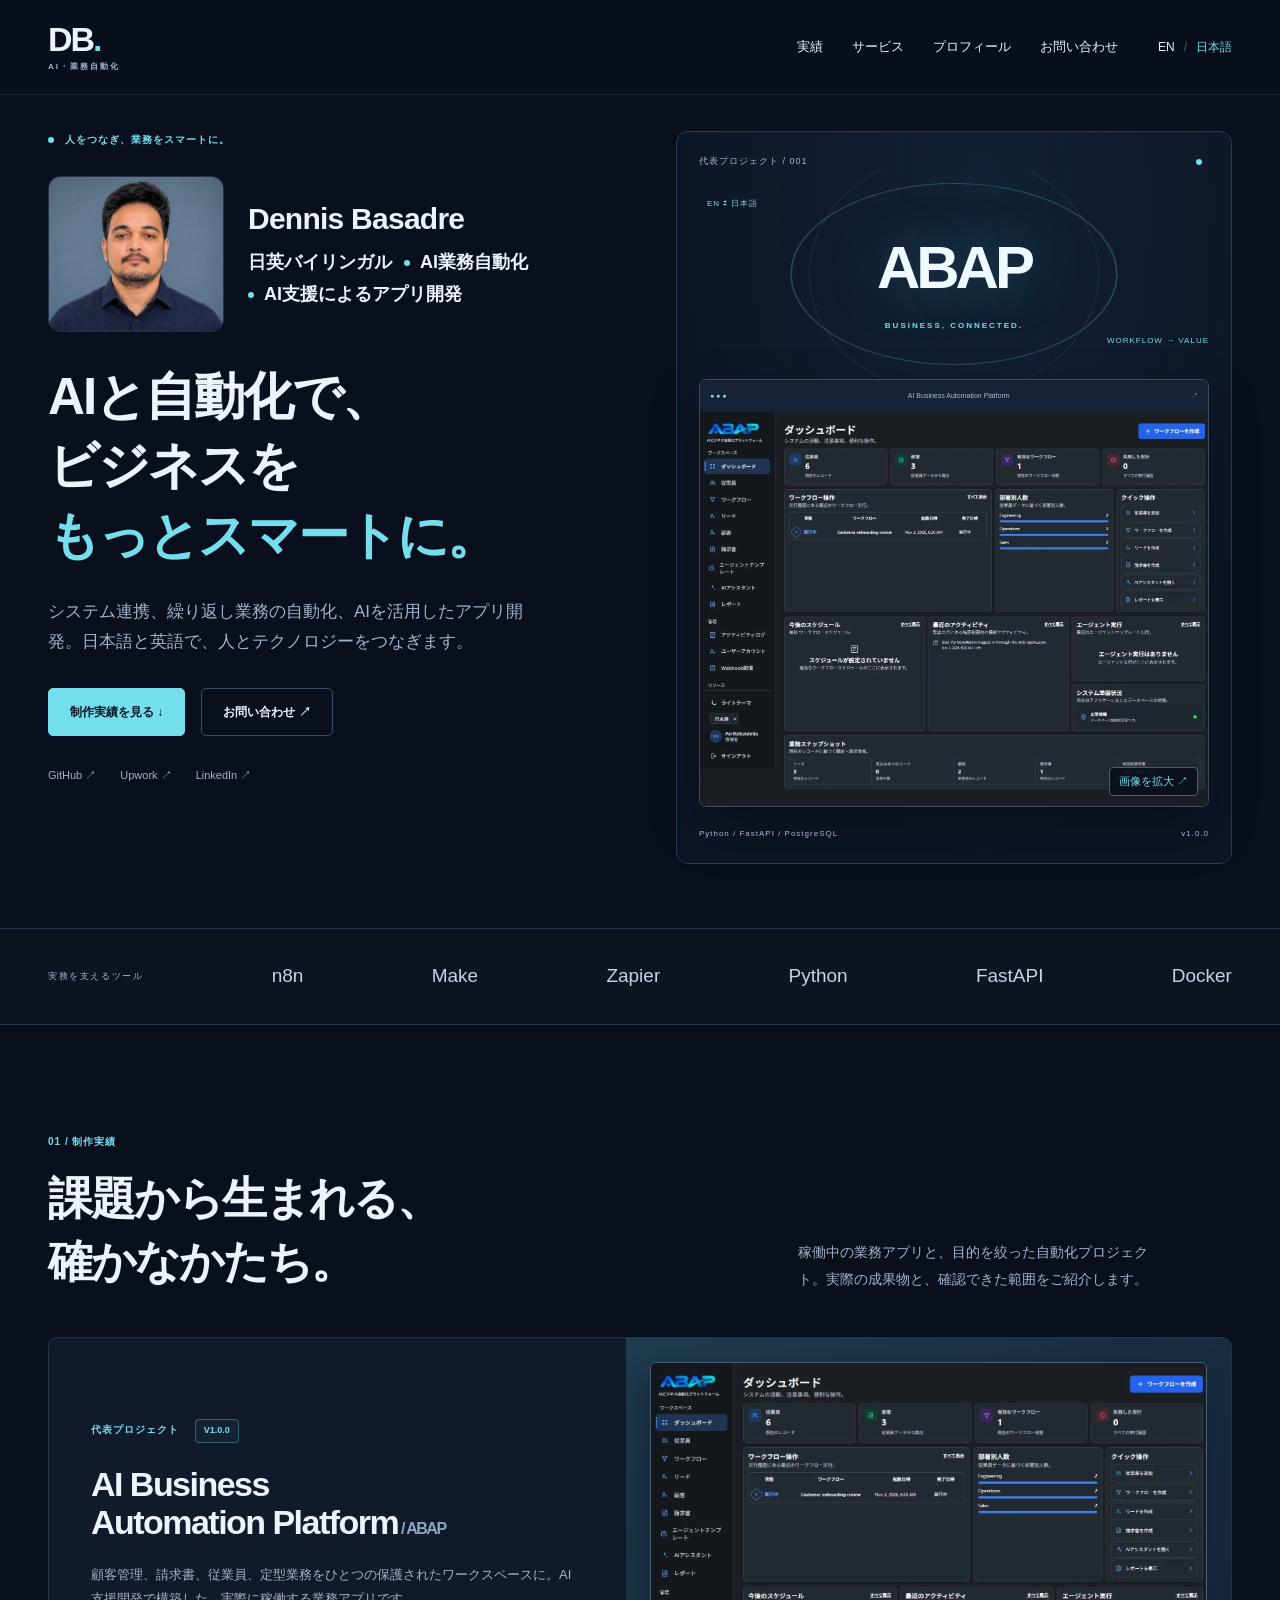
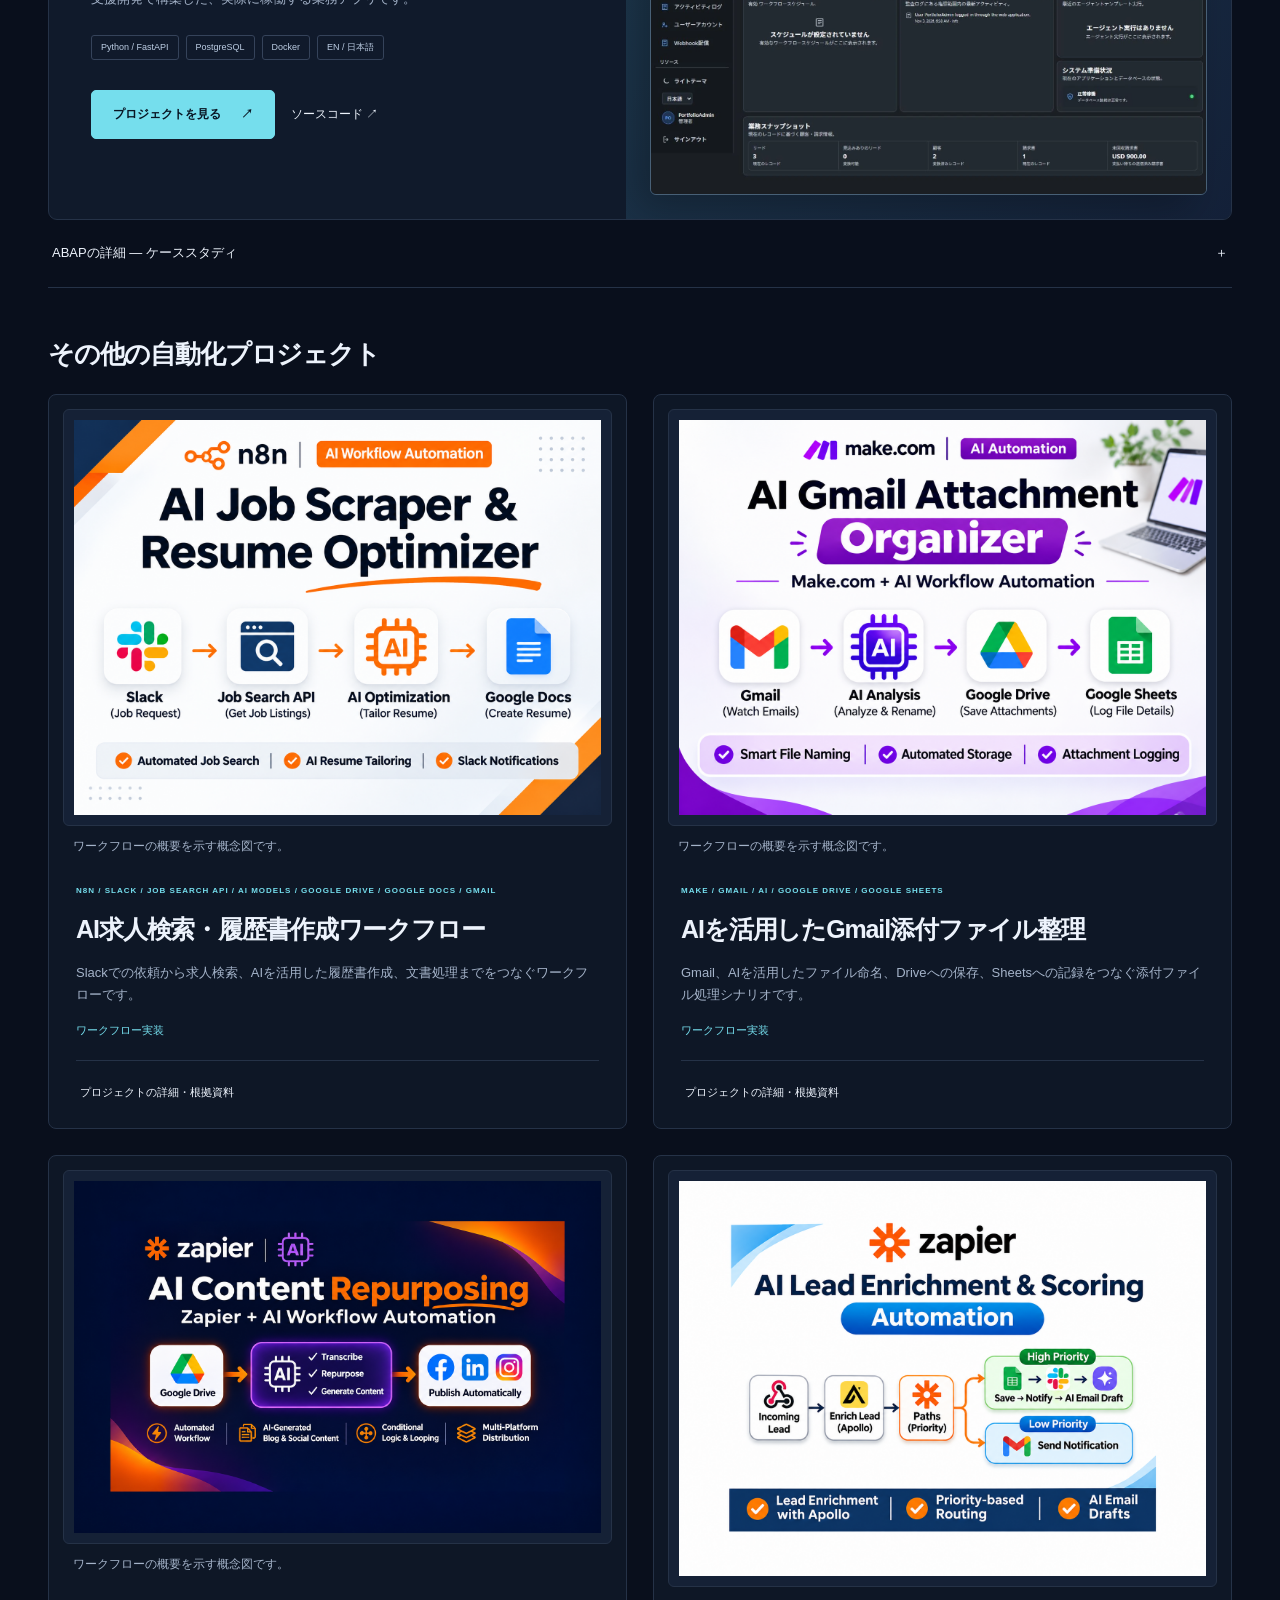
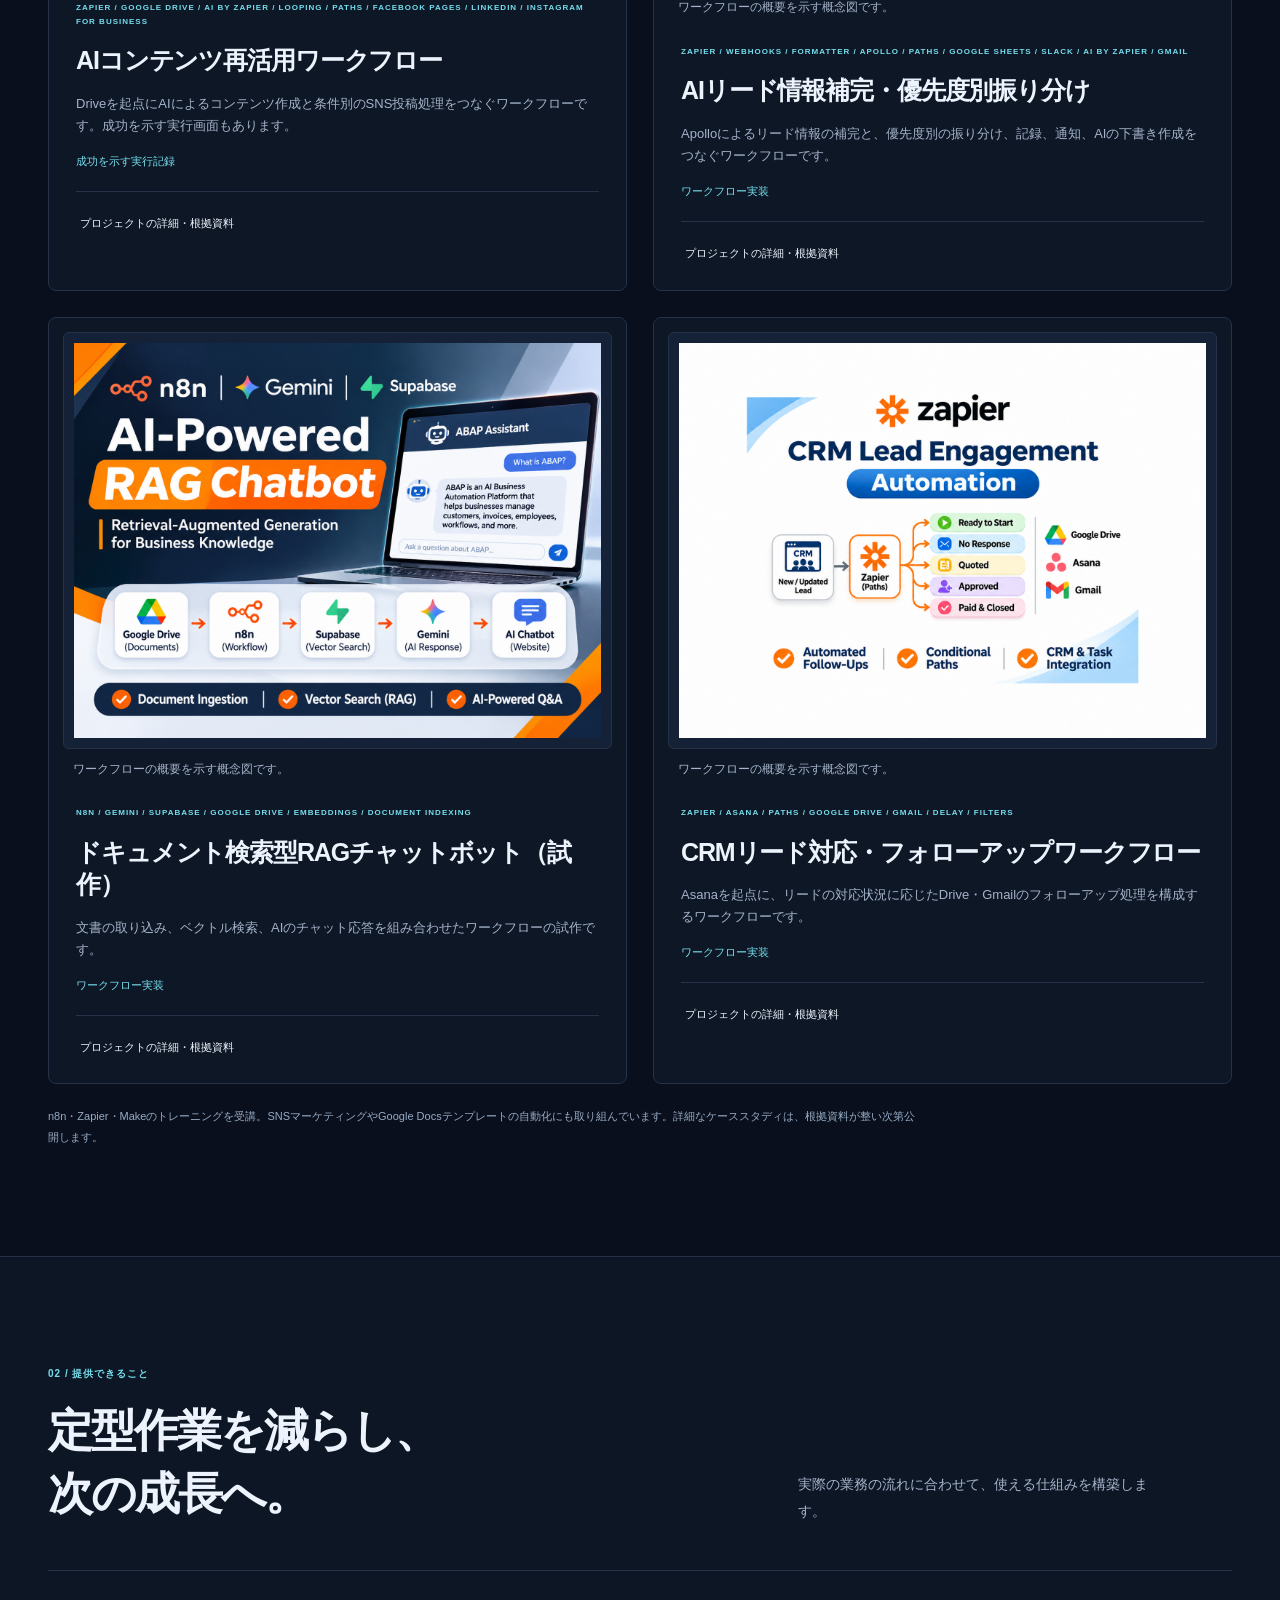
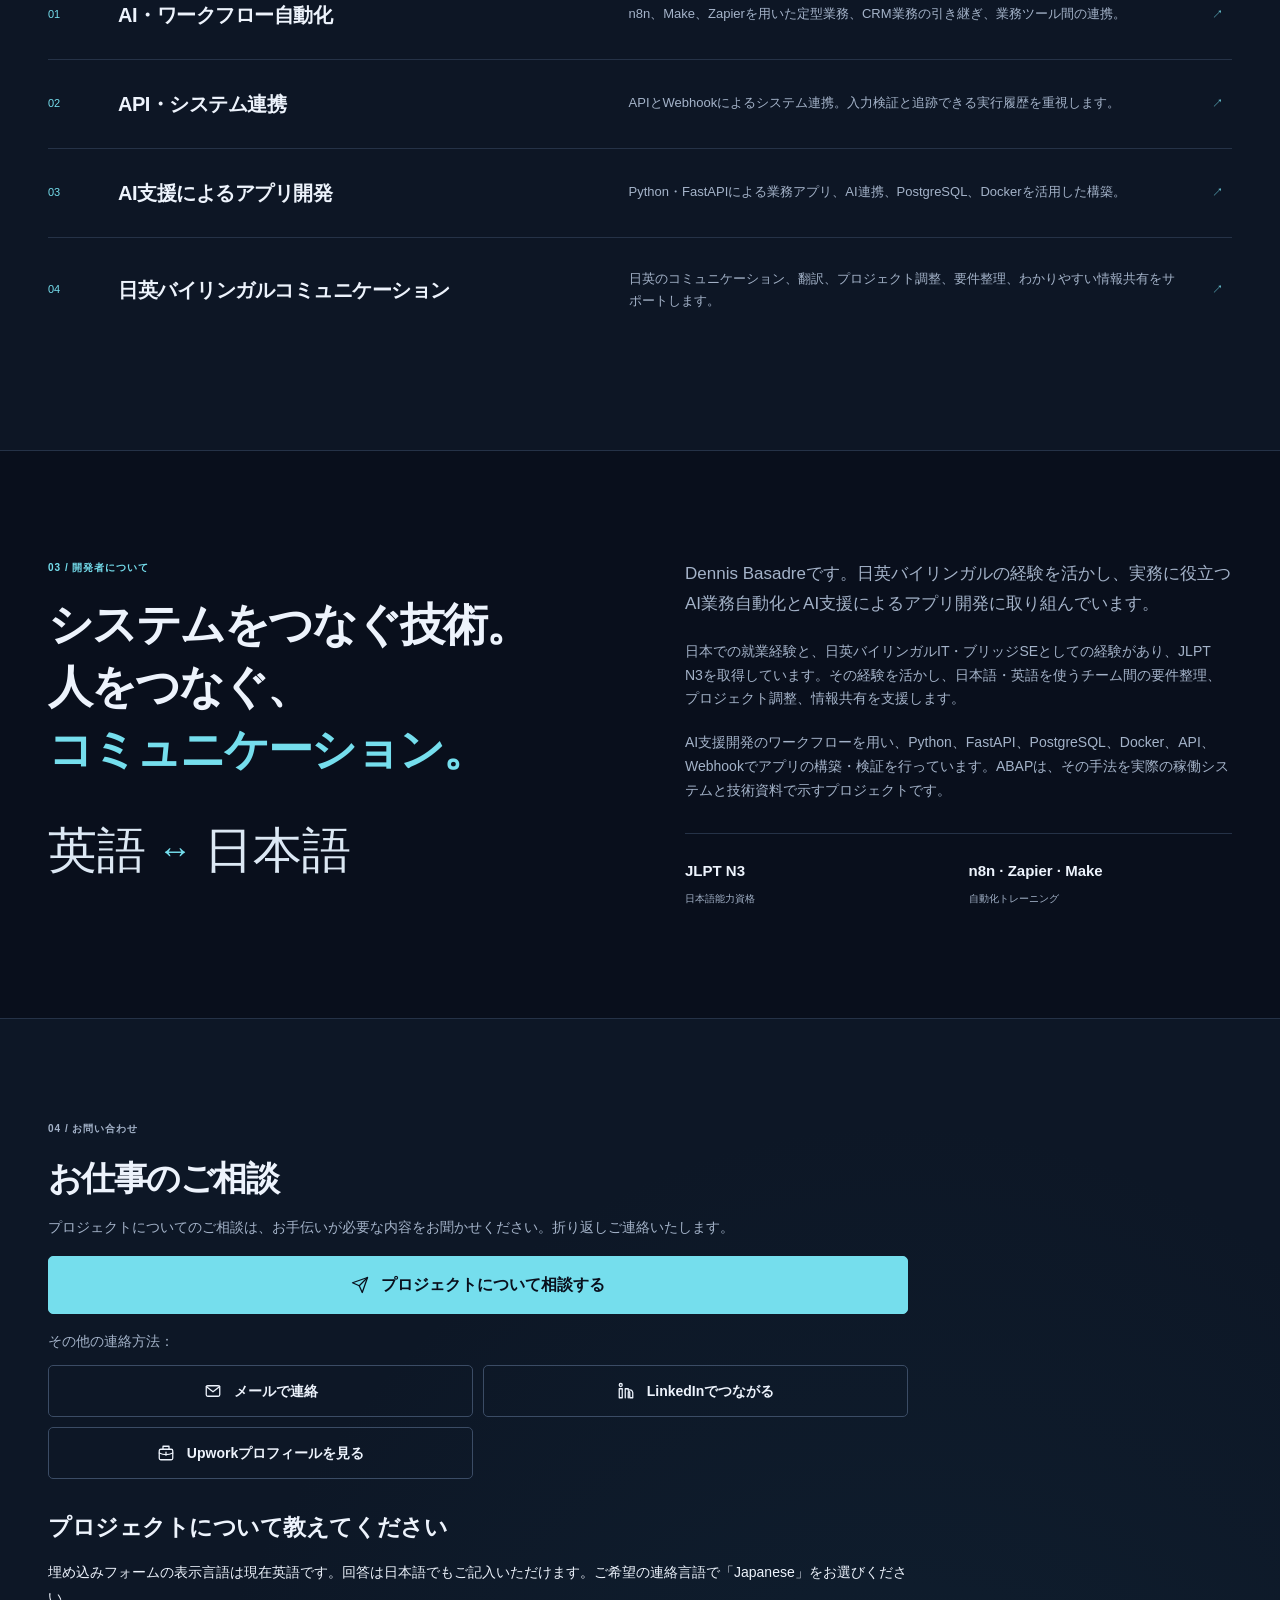
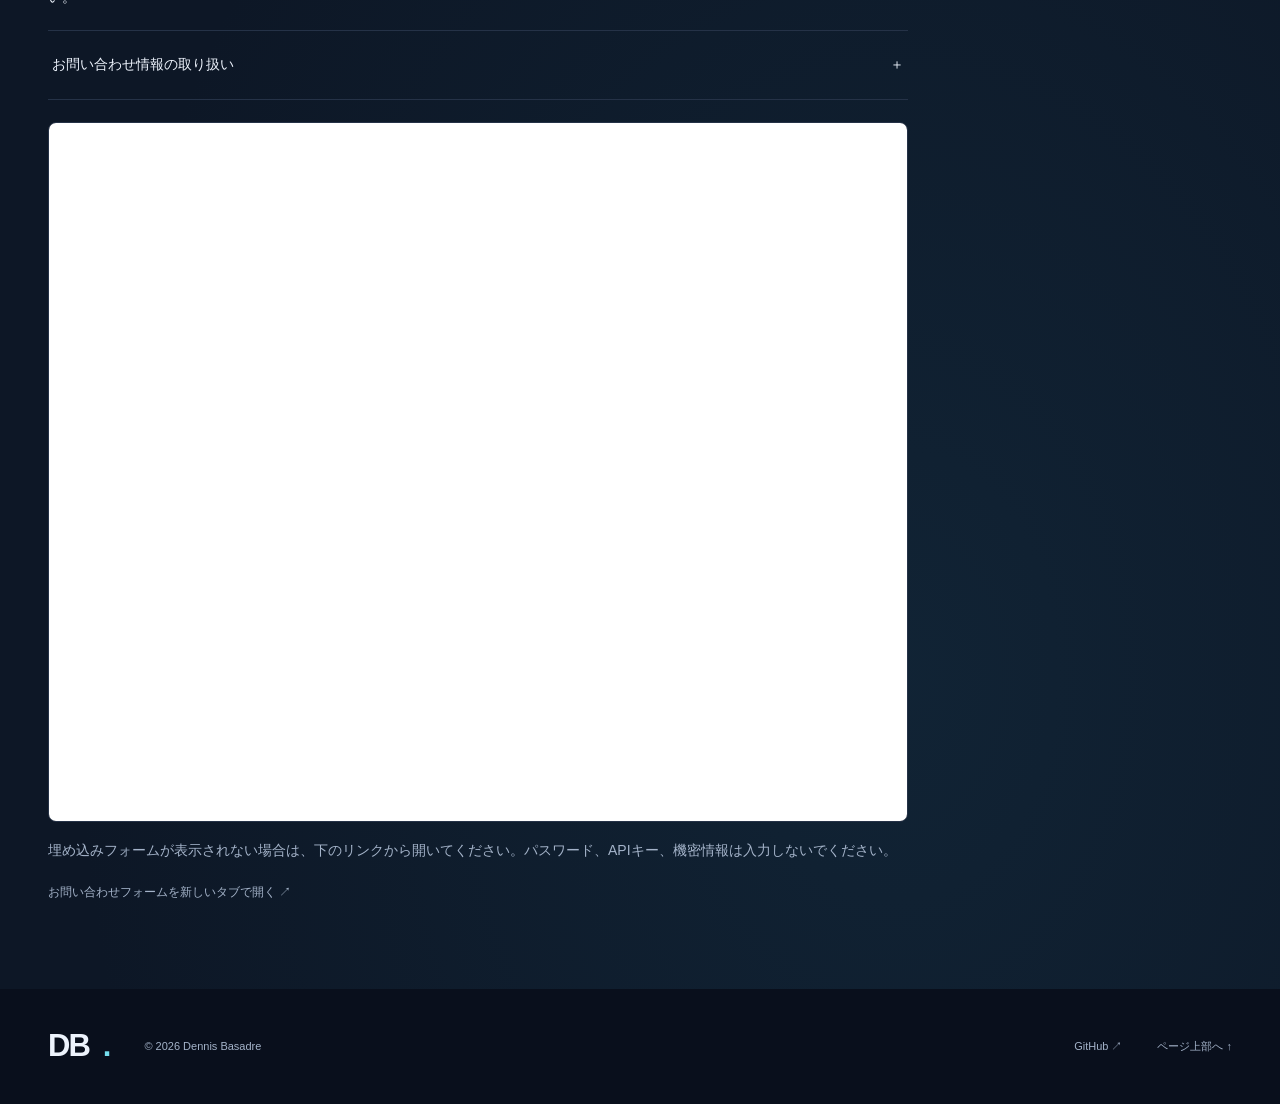
==== commit bcf8c7d8: "Improve bilingual ABAP case study with synthetic light-theme dashboard" ====
--- a/ja/index.html
+++ b/ja/index.html
@@ -5,6 +5,6 @@
 <div class="stack-strip"><div class="shell"><span>実務を支えるツール</span><strong>n8n</strong><strong>Make</strong><strong>Zapier</strong><strong>Python</strong><strong>FastAPI</strong><strong>Docker</strong></div></div>
 <section class="section shell" id="work"><div class="section-head"><div><p class="eyebrow">01 / 制作実績</p><h2>課題から生まれる、<br>確かなかたち。</h2></div><p>稼働中の業務アプリと、目的を絞った自動化プロジェクト。実際の成果物と、確認できた範囲をご紹介します。</p></div>
 <article class="flagship" id="abap"><div class="flagship-copy"><p class="eyebrow">代表プロジェクト <span class="badge">v1.0.0</span></p><h3>AI Business<br>Automation Platform<span class="muted"> / ABAP</span></h3><p>顧客管理、請求書、従業員、定型業務をひとつの保護されたワークスペースに。AI支援開発で構築した、実際に稼働する業務アプリです。</p><div class="tags"><span>Python / FastAPI</span><span>PostgreSQL</span><span>Docker</span><span>EN / 日本語</span></div><div class="actions"><a class="button primary" href="https://abap.dennisbasadre.com/" target="_blank" rel="noopener noreferrer">プロジェクトを見る <span aria-hidden="true">↗</span></a><a class="text-link" href="https://github.com/Denxell17/AI-Business-Automation-Platform" target="_blank" rel="noopener noreferrer">ソースコード <span aria-hidden="true">↗</span></a></div></div><a class="product-shot" href="../assets/abap-dashboard-current-ja.webp"><img loading="lazy" src="../assets/abap-dashboard-current-ja.webp" width="1424" height="1105" alt="ABAPの日本語ダッシュボードを拡大表示"></a></article>
-<details class="case-study"><summary>ABAPの詳細 — ケーススタディ <span>＋</span></summary><div class="case-content"><div class="three-col"><div><h4>課題</h4><p>業務データや定型作業が複数のツールに分散し、管理が複雑になります。</p></div><div><h4>取り組み</h4><p>CRM、従業員管理、請求書、保護文書、ワークフローのスケジュールと実行履歴を、認証付きアプリに統合。</p></div><div><h4>確認できたこと・範囲</h4><p>稼働中のアプリを、架空データのデモ画面、分離環境での署名付きn8n連携テスト、バックアップ・復旧の検証記録とともに紹介しています。商用顧客の成果ではなく、アプリの機能と検証内容を示す事例です。</p></div></div><div class="architecture" aria-label="ABAPの構成"><span>認証済みブラウザ</span><b>→</b><span>FastAPI + 業務サービス</span><b>→</b><span>PostgreSQL</span><span>バックグラウンド処理</span><b>→</b><span>署名付きWebhook</span><b>→</b><span>n8n</span></div><p class="note">構成の概要であり、本番環境でのn8n接続の有効化を示すものではありません。Advanced AI Assistantはモデル選択と安全な架空データのデモに対応。無制限の自由会話、実業務データへのアクセス、AIによる業務操作の開始には対応していません。</p><p>運用基盤：HTTPS、アクセス制御、監視、暗号化バックアップ、検証済みの復旧手順。</p><div class="gallery"><figure class="assistant-shot"><a href="../assets/abap-ai-assistant-demo.78669ae2c72f.webp" data-image-viewer><img loading="lazy" decoding="async" src="../assets/abap-ai-assistant-demo.78669ae2c72f.webp" width="1585" height="991" alt="モデル・言語の選択欄と、公開情報を用いた応答例を表示したABAP Advanced AI Assistant"></a><figcaption>Advanced AI Assistant／公開情報を用いた応答例。アカウント表示名はDemo Portfolioに置き換えています。生成された文章は例示であり、内容を独立に検証した証拠ではありません。</figcaption></figure><figure><a href="../assets/abap-crm-current-en.webp"><img loading="lazy" src="../assets/abap-crm-current-en.webp" width="1440" height="1000" alt="CRM / 架空の連絡先"></a><figcaption>CRM / 架空の連絡先</figcaption></figure><figure><a href="../assets/abap-invoice-current-en.webp"><img loading="lazy" src="../assets/abap-invoice-current-en.webp" width="1424" height="1512" alt="請求書 / 架空の金額"></a><figcaption>請求書 / 架空の金額</figcaption></figure><figure><a href="../assets/abap-workflow-current-en.webp"><img loading="lazy" src="../assets/abap-workflow-current-en.webp" width="1424" height="1710" alt="ワークフロー実行 / デモ"></a><figcaption>ワークフロー実行 / デモ</figcaption></figure><figure><a href="../assets/abap-dashboard-current-ja.webp"><img loading="lazy" src="../assets/abap-dashboard-current-ja.webp" width="1424" height="1105" alt="日本語インターフェース"></a><figcaption>日本語インターフェース</figcaption></figure></div><p class="note">基本機能は2026年11月3日に、分離したローカル環境の架空データで撮影しました。AI Assistantは11月5日に撮影した公開情報を用いた応答例で、生成文は例示です。画像を選択すると拡大表示できます。</p></div></details><h3 class="automation-heading" id="automation-projects-title">その他の自動化プロジェクト</h3><!-- automation-gallery:start --><div class="project-grid" role="group" aria-labelledby="automation-projects-title" data-automation-gallery data-asset-prefix="../"><article class="project" id="automation-job-search-resume"><a href="../assets/automation/job-search-resume/overview-v1.webp" data-image-viewer><img src="../assets/automation/job-search-resume/overview-v1.webp" alt="概念図：AI求人検索・履歴書作成ワークフロー" width="1448" height="1086" loading="lazy" decoding="async"></a><p class="thumbnail-caption">ワークフローの概要を示す概念図です。</p><div class="project-body"><p class="eyebrow">n8n / Slack / Job Search API / AI models / Google Drive / Google Docs / Gmail</p><h4>AI求人検索・履歴書作成ワークフロー</h4><p>Slackでの依頼から求人検索、AIを活用した履歴書作成、文書処理までをつなぐワークフローです。</p><p class="project-evidence-status">ワークフロー実装</p><details><summary>プロジェクトの詳細・根拠資料</summary><div class="automation-detail"><h5>課題</h5><p>求人情報の検索や履歴書の調整には、繰り返しの確認、文書の更新、通知が発生します。</p><h5>取り組み</h5><p>Slackでの依頼から求人取得、AIを活用した履歴書作成、文書更新、Gmailの下書き作成、Slack通知までを一つのワークフローにまとめた構成です。</p><h5>ワークフロー</h5><p>Slackの依頼 → 検索条件の確認 → 求人API → 結果の処理 → AIによる履歴書作成 → Drive・Docs → Gmailの下書き・Slack通知。</p><h5>確認できたこと・範囲</h5><p>n8nのエディターで、求人検索、AIを活用した履歴書作成、文書処理、通知をつなぐ構成を紹介しています。確認できる範囲はワークフロー設計で、文書の生成結果や通知の到達は対象外です。</p><div class="automation-evidence"><figure><a href="../assets/automation/job-search-resume/workflow-editor-v1.webp" data-image-viewer><img src="../assets/automation/job-search-resume/workflow-editor-v1.webp" alt="求人検索、履歴書作成、文書処理、通知の各ステップを示すn8n画面" width="1917" height="869" loading="lazy" decoding="async"></a><figcaption>ワークフロー画面 — n8nワークフロー画面：求人検索、履歴書作成、文書処理、通知のつながり。</figcaption></figure></div></div></details></div></article><article class="project" id="automation-gmail-attachment-organizer"><a href="../assets/automation/gmail-attachment-organizer/overview-v1.webp" data-image-viewer><img src="../assets/automation/gmail-attachment-organizer/overview-v1.webp" alt="概念図：AIを活用したGmail添付ファイル整理" width="1448" height="1086" loading="lazy" decoding="async"></a><p class="thumbnail-caption">ワークフローの概要を示す概念図です。</p><div class="project-body"><p class="eyebrow">Make / Gmail / AI / Google Drive / Google Sheets</p><h4>AIを活用したGmail添付ファイル整理</h4><p>Gmail、AIを活用したファイル命名、Driveへの保存、Sheetsへの記録をつなぐ添付ファイル処理シナリオです。</p><p class="project-evidence-status">ワークフロー実装</p><details><summary>プロジェクトの詳細・根拠資料</summary><div class="automation-detail"><h5>課題</h5><p>メール添付ファイルの保存、命名、記録を手作業で行うと、繰り返し作業が増えます。</p><h5>取り組み</h5><p>Gmailの添付ファイルを、AIを活用した命名、Google Driveへの保存、Google Sheetsへの記録につなぎ、通知処理も組み込んだ構成です。</p><h5>ワークフロー</h5><p>メール監視 → 添付ファイルの取得 → 分析用アップロード → ファイル名生成 → Driveへの保存 → Sheetsへの記録 → メール通知。</p><h5>確認できたこと・範囲</h5><p>Makeのエディターで、Gmailでの添付ファイル取得から命名、Driveへの保存、Sheetsへの記録までの構成と、モジュールごとの実行回数を確認できます。撮影時の定期実行は無効で、資料の対象は設定したシナリオです。保存先の出力結果を確認したものではありません。</p><div class="automation-evidence"><figure><a href="../assets/automation/gmail-attachment-organizer/scenario-editor-v1.webp" data-image-viewer><img src="../assets/automation/gmail-attachment-organizer/scenario-editor-v1.webp" alt="モジュールごとの実行回数が表示されたMakeの添付ファイル処理シナリオ" width="1820" height="707" loading="lazy" decoding="async"></a><figcaption>ワークフロー画面 — Makeシナリオ：添付ファイル処理のモジュール、実行回数、無効になっている定期実行設定。</figcaption></figure></div></div></details></div></article><article class="project" id="automation-content-repurposing"><a href="../assets/automation/content-repurposing/overview-v1.webp" data-image-viewer><img src="../assets/automation/content-repurposing/overview-v1.webp" alt="概念図：AIコンテンツ再活用ワークフロー" width="1536" height="1024" loading="lazy" decoding="async"></a><p class="thumbnail-caption">ワークフローの概要を示す概念図です。</p><div class="project-body"><p class="eyebrow">Zapier / Google Drive / AI by Zapier / Looping / Paths / Facebook Pages / LinkedIn / Instagram for Business</p><h4>AIコンテンツ再活用ワークフロー</h4><p>Driveを起点にAIによるコンテンツ作成と条件別のSNS投稿処理をつなぐワークフローです。成功を示す実行画面もあります。</p><p class="project-evidence-status">成功を示す実行記録</p><details><summary>プロジェクトの詳細・根拠資料</summary><div class="automation-detail"><h5>課題</h5><p>元のコンテンツを複数の媒体に展開するには、文字起こし、内容の調整、投稿処理を繰り返す必要があります。</p><h5>取り組み</h5><p>Driveに届いたファイルをAIによる文字起こし・コンテンツ作成につなぎ、条件に応じてSNS投稿用の分岐へ振り分ける構成です。</p><h5>ワークフロー</h5><p>Driveの新規ファイル → 条件確認 → AIによる文字起こし・コンテンツ作成 → 繰り返し処理 → 条件分岐 → Facebook・LinkedIn・Instagramの投稿処理。実行記録では一方の分岐が完了し、もう一方はスキップされています。</p><h5>確認できたこと・範囲</h5><p>Zapierの画面で、ファイル取得、AIによるコンテンツ作成、条件別のSNS投稿処理を紹介しています。成功を示す実行記録では、一方の分岐が完了し、もう一方はスキップされています。実行の根拠はその分岐に限られ、公開投稿の内容や業務成果は本事例の対象外です。</p><div class="automation-evidence"><figure><a href="../assets/automation/content-repurposing/workflow-start-v1.webp" data-image-viewer><img src="../assets/automation/content-repurposing/workflow-start-v1.webp" alt="ファイル取得、条件確認、AI処理、繰り返し処理を示すZapier画面" width="1906" height="747" loading="lazy" decoding="async"></a><figcaption>ワークフロー画面 — Zapierワークフロー：ファイル取得、条件確認、AI処理、繰り返し処理の設定。</figcaption></figure><figure><a href="../assets/automation/content-repurposing/workflow-social-paths-v1.webp" data-image-viewer><img src="../assets/automation/content-repurposing/workflow-social-paths-v1.webp" alt="SNS投稿処理を設定したZapierの条件分岐" width="1907" height="747" loading="lazy" decoding="async"></a><figcaption>ワークフロー画面 — 条件分岐：Facebook Pages、LinkedIn、Instagramの処理設定。</figcaption></figure><figure><a href="../assets/automation/content-repurposing/workflow-overview-v1.webp" data-image-viewer><img src="../assets/automation/content-repurposing/workflow-overview-v1.webp" alt="コンテンツ再活用ワークフロー全体のエディター表示" width="650" height="751" loading="lazy" decoding="async"></a><figcaption>ワークフロー画面 — ワークフロー全体：前半の処理と条件別の投稿処理。</figcaption></figure><figure><a href="../assets/automation/content-repurposing/recorded-run-v1.webp" data-image-viewer><img src="../assets/automation/content-repurposing/recorded-run-v1.webp" alt="一方の分岐の成功と、もう一方のスキップを示すZapierの実行記録" width="372" height="660" loading="lazy" decoding="async"></a><figcaption>実行記録 — 成功を示す実行記録：一方の分岐が完了し、もう一方はスキップ。</figcaption></figure></div></div></details></div></article><article class="project" id="automation-lead-enrichment"><a href="../assets/automation/lead-enrichment/overview-v1.webp" data-image-viewer><img src="../assets/automation/lead-enrichment/overview-v1.webp" alt="概念図：AIリード情報補完・優先度別振り分け" width="1448" height="1086" loading="lazy" decoding="async"></a><p class="thumbnail-caption">ワークフローの概要を示す概念図です。</p><div class="project-body"><p class="eyebrow">Zapier / Webhooks / Formatter / Apollo / Paths / Google Sheets / Slack / AI by Zapier / Gmail</p><h4>AIリード情報補完・優先度別振り分け</h4><p>Apolloによるリード情報の補完と、優先度別の振り分け、記録、通知、AIの下書き作成をつなぐワークフローです。</p><p class="project-evidence-status">ワークフロー実装</p><details><summary>プロジェクトの詳細・根拠資料</summary><div class="automation-detail"><h5>課題</h5><p>新規リードへの対応を整理するには、関連情報の補完と、次の対応先への振り分けが必要です。</p><h5>取り組み</h5><p>受信したリード情報にApolloで関連情報を補完し、優先度別の分岐で記録、通知、AIを活用した下書き作成へつなぐ構成です。</p><h5>ワークフロー</h5><p>リード受信 → 企業URLの整形 → 情報補完 → 優先度別の分岐 → 設定した記録・通知・下書き作成。</p><h5>確認できたこと・範囲</h5><p>Zapierのエディターで、Apolloによる情報補完、優先度別の分岐、記録・通知・AIによる下書き作成の構成と、使用中バージョンの表示を確認できます。資料の対象はワークフロー設定で、数値によるスコアリング、補完情報の精度、処理後の出力結果は対象外です。</p><div class="automation-evidence"><figure><a href="../assets/automation/lead-enrichment/workflow-editor-v1.webp" data-image-viewer><img src="../assets/automation/lead-enrichment/workflow-editor-v1.webp" alt="リード情報補完と優先度別の振り分けを示すZapierワークフロー" width="1917" height="757" loading="lazy" decoding="async"></a><figcaption>ワークフロー画面 — Zapierワークフロー画面：Apolloによる情報補完と優先度別の振り分け。</figcaption></figure></div></div></details></div></article><article class="project" id="automation-rag-chatbot-prototype"><a href="../assets/automation/rag-chatbot-prototype/overview-v1.webp" data-image-viewer><img src="../assets/automation/rag-chatbot-prototype/overview-v1.webp" alt="概念図：ドキュメント検索型RAGチャットボット（試作）" width="1448" height="1086" loading="lazy" decoding="async"></a><p class="thumbnail-caption">ワークフローの概要を示す概念図です。</p><div class="project-body"><p class="eyebrow">n8n / Gemini / Supabase / Google Drive / Embeddings / Document indexing</p><h4>ドキュメント検索型RAGチャットボット（試作）</h4><p>文書の取り込み、ベクトル検索、AIのチャット応答を組み合わせたワークフローの試作です。</p><p class="project-evidence-status">ワークフロー実装</p><details><summary>プロジェクトの詳細・根拠資料</summary><div class="automation-detail"><h5>課題</h5><p>文書を利用するアシスタントには、資料を索引化し、応答に関連する箇所を検索する仕組みが必要です。</p><h5>取り組み</h5><p>n8n上で、Driveからの文書取り込み・索引作成、Supabaseによる検索、Geminiを用いたチャット応答の流れを組み立てた試作です。</p><h5>ワークフロー</h5><p>文書の新規作成・更新・アーカイブ → 読み込み・索引管理。チャット受信 → 検索ツールとGeminiモデル → 応答処理。</p><h5>確認できたこと・範囲</h5><p>n8nの試作画面で、文書の取り込み・索引管理、Supabaseによる検索、Geminiを用いた応答の構成を紹介しています。稼働中のABAP AI Assistantとは別の試作です。資料の対象は構成設計で、索引作成の完了、チャット回答の評価、実業務データへのアクセスを示すものではありません。</p><div class="automation-evidence"><figure><a href="../assets/automation/rag-chatbot-prototype/workflow-editor-v1.webp" data-image-viewer><img src="../assets/automation/rag-chatbot-prototype/workflow-editor-v1.webp" alt="文書の索引作成と検索を活用したチャット処理を示すn8nの試作画面" width="1907" height="780" loading="lazy" decoding="async"></a><figcaption>ワークフロー画面 — n8n試作画面：文書の索引管理と検索を組み合わせたチャット応答の構成。</figcaption></figure><figure><a href="../assets/automation/rag-chatbot-prototype/workflow-overview-v1.webp" data-image-viewer><img src="../assets/automation/rag-chatbot-prototype/workflow-overview-v1.webp" alt="RAG試作ワークフローの概要表示" width="780" height="661" loading="lazy" decoding="async"></a><figcaption>ワークフロー画面 — 試作の全体像：文書処理とチャット応答の構成を別の表示で紹介。</figcaption></figure></div></div></details></div></article><article class="project" id="automation-crm-follow-up"><a href="../assets/automation/crm-follow-up/overview-v1.webp" data-image-viewer><img src="../assets/automation/crm-follow-up/overview-v1.webp" alt="概念図：CRMリード対応・フォローアップワークフロー" width="1448" height="1086" loading="lazy" decoding="async"></a><p class="thumbnail-caption">ワークフローの概要を示す概念図です。</p><div class="project-body"><p class="eyebrow">Zapier / Asana / Paths / Google Drive / Gmail / Delay / Filters</p><h4>CRMリード対応・フォローアップワークフロー</h4><p>Asanaを起点に、リードの対応状況に応じたDrive・Gmailのフォローアップ処理を構成するワークフローです。</p><p class="project-evidence-status">ワークフロー実装</p><details><summary>プロジェクトの詳細・根拠資料</summary><div class="automation-detail"><h5>課題</h5><p>リード対応では、準備、見積もり、承認などの進行状況に応じて、異なるフォローアップが必要になります。</p><h5>取り組み</h5><p>Asanaのタスク状況に応じて処理を分岐し、フォルダー・タスク作成、フォローアップメール、待機、条件確認を組み合わせた構成です。</p><h5>ワークフロー</h5><p>Asanaタスク更新 → 対応状況による分岐 → 設定したDrive・Asana・Gmail処理。一部の分岐には待機と条件確認があります。</p><h5>確認できたこと・範囲</h5><p>Zapierの画面で、Asana、Drive、Gmail、待機・条件処理を用いた対応状況別のCRMフォローアップ構成を紹介しています。元の警告・ステップ表示は残しており、原因は未特定です。資料の対象は設定内容で、「支払い・完了」は分岐名を表し、入金や顧客対応の完了実績を示すものではありません。</p><div class="automation-evidence"><figure><a href="../assets/automation/crm-follow-up/workflow-v1.webp" data-image-viewer><img src="../assets/automation/crm-follow-up/workflow-v1.webp" alt="元の警告表示があるZapierのCRMフォローアップv1画面" width="1917" height="750" loading="lazy" decoding="async"></a><figcaption>ワークフロー画面 — バージョン1：対応状況別の分岐と元の警告・ステップ表示。</figcaption></figure><figure><a href="../assets/automation/crm-follow-up/workflow-v1-alternate.webp" data-image-viewer><img src="../assets/automation/crm-follow-up/workflow-v1-alternate.webp" alt="フォローアップワークフローv1の別表示" width="1912" height="745" loading="lazy" decoding="async"></a><figcaption>ワークフロー画面 — バージョン1の詳細：同じフォローアップ構成の別表示。</figcaption></figure><figure><a href="../assets/automation/crm-follow-up/workflow-v2.webp" data-image-viewer><img src="../assets/automation/crm-follow-up/workflow-v2.webp" alt="元の警告表示があるZapierのCRMフォローアップv2画面" width="1907" height="757" loading="lazy" decoding="async"></a><figcaption>ワークフロー画面 — バージョン2：ワークフローの設定内容と元の警告・ステップ表示。</figcaption></figure></div></div></details></div></article></div><!-- automation-gallery:end --><p class="note coverage">n8n・Zapier・Makeのトレーニングを受講。SNSマーケティングやGoogle Docsテンプレートの自動化にも取り組んでいます。詳細なケーススタディは、根拠資料が整い次第公開します。</p></section>
+<details class="case-study"><summary>ABAPの詳細 — ケーススタディ <span>＋</span></summary><div class="case-content"><div class="three-col"><div><h4>課題</h4><p>業務データや定型作業が複数のツールに分散し、管理が複雑になります。</p></div><div><h4>取り組み</h4><p>CRM、従業員管理、請求書、保護文書、ワークフローのスケジュールと実行履歴を、認証付きアプリに統合。</p></div><div><h4>確認できたこと・範囲</h4><p>稼働中のアプリを、架空データのデモ画面、分離環境での署名付きn8n連携テスト、バックアップ・復旧の検証記録とともに紹介しています。商用顧客の成果ではなく、アプリの機能と検証内容を示す事例です。</p></div></div><h4>担当したこと</h4><p>AI支援による開発を活用し、業務要件の整理からアプリの機能実装、ワークフロー連携までを一つのプロジェクトとして構築しました。アプリの設定・テスト、架空データによるデモの準備に加え、デプロイ手順、署名付きn8n連携のテスト、バックアップ・復旧手順を文書化しました。</p><div class="architecture" aria-label="ABAPの構成"><span>認証済みブラウザ</span><b>→</b><span>FastAPI + 業務サービス</span><b>→</b><span>PostgreSQL</span><span>バックグラウンド処理</span><b>→</b><span>署名付きWebhook</span><b>→</b><span>n8n</span></div><p class="note">構成の概要であり、本番環境でのn8n接続の有効化を示すものではありません。Advanced AI Assistantはモデル選択と安全な架空データのデモに対応。無制限の自由会話、実業務データへのアクセス、AIによる業務操作の開始には対応していません。</p><p>運用基盤：HTTPS、アクセス制御、監視、暗号化バックアップ、検証済みの復旧手順。</p><div class="gallery"><figure class="assistant-shot"><a href="../assets/abap-ai-assistant-demo.78669ae2c72f.webp" data-image-viewer><img loading="lazy" decoding="async" src="../assets/abap-ai-assistant-demo.78669ae2c72f.webp" width="1585" height="991" alt="モデル・言語の選択欄と、公開情報を用いた応答例を表示したABAP Advanced AI Assistant"></a><figcaption>Advanced AI Assistant／公開情報を用いた応答例。アカウント表示名はDemo Portfolioに置き換えています。生成された文章は例示であり、内容を独立に検証した証拠ではありません。</figcaption></figure><figure><a href="../assets/abap-crm-current-en.webp"><img loading="lazy" src="../assets/abap-crm-current-en.webp" width="1440" height="1000" alt="CRMのリード管理／連絡先・会社情報の検索欄と対応状況を、架空データで紹介。"></a><figcaption>CRMのリード管理／連絡先・会社情報の検索欄と対応状況を、架空データで紹介。</figcaption></figure><figure><a href="../assets/abap-invoice-current-en.webp"><img loading="lazy" src="../assets/abap-invoice-current-en.webp" width="1424" height="1512" alt="請求書の詳細／顧客、支払期限、明細、ステータス操作、保護文書へのリンクを、架空の金額で紹介。"></a><figcaption>請求書の詳細／顧客、支払期限、明細、ステータス操作、保護文書へのリンクを、架空の金額で紹介。</figcaption></figure><figure><a href="../assets/abap-workflow-current-en.webp"><img loading="lazy" src="../assets/abap-workflow-current-en.webp" width="1424" height="1710" alt="ワークフロー管理／順序付きタスクと、開始済みの手動デモ実行を表示。撮影時のn8n送信は無効。"></a><figcaption>ワークフロー管理／順序付きタスクと、開始済みの手動デモ実行を表示。撮影時のn8n送信は無効。</figcaption></figure><figure><a href="../assets/abap-dashboard-current-ja.webp"><img loading="lazy" src="../assets/abap-dashboard-current-ja.webp" width="1424" height="1105" alt="日本語ダッシュボード／ナビゲーション、活動の概要、クイック操作を日本語で表示。架空の業務データは英語。"></a><figcaption>日本語ダッシュボード／ナビゲーション、活動の概要、クイック操作を日本語で表示。架空の業務データは英語。</figcaption></figure><figure><a href="../assets/abap-dashboard-light-summary-en.jpg" data-image-viewer><img loading="lazy" decoding="async" src="../assets/abap-dashboard-light-summary-en.jpg" width="1424" height="1105" alt="分離した架空データのデモ環境で、架空のPortfolioAdminアカウントと各パネルを表示したABAPのライトテーマダッシュボード"></a><figcaption>ライトテーマ／架空データと架空のPortfolioAdminアカウントを使った分離環境のデモ。1440 × 1000のブラウザ表示領域で撮影。</figcaption></figure><figure><a href="../assets/abap-dashboard-mobile-en.webp" data-image-viewer><img loading="lazy" decoding="async" src="../assets/abap-dashboard-mobile-en.webp" width="375" height="2567" alt="英語のABAPダッシュボードを狭いブラウザ表示幅で開き、概要カードとクイック操作を縦に配置した画面"></a><figcaption>モバイル表示／概要カードとクイック操作を縦に配置。390 × 844のブラウザ表示領域で、架空データを使用して撮影。選択すると拡大表示できます。</figcaption></figure></div><p class="note">基本機能は2026年11月3日に、分離したローカル環境の架空データで撮影しました。AI Assistantは11月5日に撮影した公開情報を用いた応答例で、生成文は例示です。ライトテーマのダッシュボードは11月6日に、既存の分離したデモ環境で、架空データと架空のPortfolioAdminアカウントを使用して撮影しました。画像を選択すると拡大表示できます。</p></div></details><h3 class="automation-heading" id="automation-projects-title">その他の自動化プロジェクト</h3><!-- automation-gallery:start --><div class="project-grid" role="group" aria-labelledby="automation-projects-title" data-automation-gallery data-asset-prefix="../"><article class="project" id="automation-job-search-resume"><a href="../assets/automation/job-search-resume/overview-v1.webp" data-image-viewer><img src="../assets/automation/job-search-resume/overview-v1.webp" alt="概念図：AI求人検索・履歴書作成ワークフロー" width="1448" height="1086" loading="lazy" decoding="async"></a><p class="thumbnail-caption">ワークフローの概要を示す概念図です。</p><div class="project-body"><p class="eyebrow">n8n / Slack / Job Search API / AI models / Google Drive / Google Docs / Gmail</p><h4>AI求人検索・履歴書作成ワークフロー</h4><p>Slackでの依頼から求人検索、AIを活用した履歴書作成、文書処理までをつなぐワークフローです。</p><p class="project-evidence-status">ワークフロー実装</p><details><summary>プロジェクトの詳細・根拠資料</summary><div class="automation-detail"><h5>課題</h5><p>求人情報の検索や履歴書の調整には、繰り返しの確認、文書の更新、通知が発生します。</p><h5>取り組み</h5><p>Slackでの依頼から求人取得、AIを活用した履歴書作成、文書更新、Gmailの下書き作成、Slack通知までを一つのワークフローにまとめた構成です。</p><h5>ワークフロー</h5><p>Slackの依頼 → 検索条件の確認 → 求人API → 結果の処理 → AIによる履歴書作成 → Drive・Docs → Gmailの下書き・Slack通知。</p><h5>確認できたこと・範囲</h5><p>n8nのエディターで、求人検索、AIを活用した履歴書作成、文書処理、通知をつなぐ構成を紹介しています。確認できる範囲はワークフロー設計で、文書の生成結果や通知の到達は対象外です。</p><div class="automation-evidence"><figure><a href="../assets/automation/job-search-resume/workflow-editor-v1.webp" data-image-viewer><img src="../assets/automation/job-search-resume/workflow-editor-v1.webp" alt="求人検索、履歴書作成、文書処理、通知の各ステップを示すn8n画面" width="1917" height="869" loading="lazy" decoding="async"></a><figcaption>ワークフロー画面 — n8nワークフロー画面：求人検索、履歴書作成、文書処理、通知のつながり。</figcaption></figure></div></div></details></div></article><article class="project" id="automation-gmail-attachment-organizer"><a href="../assets/automation/gmail-attachment-organizer/overview-v1.webp" data-image-viewer><img src="../assets/automation/gmail-attachment-organizer/overview-v1.webp" alt="概念図：AIを活用したGmail添付ファイル整理" width="1448" height="1086" loading="lazy" decoding="async"></a><p class="thumbnail-caption">ワークフローの概要を示す概念図です。</p><div class="project-body"><p class="eyebrow">Make / Gmail / AI / Google Drive / Google Sheets</p><h4>AIを活用したGmail添付ファイル整理</h4><p>Gmail、AIを活用したファイル命名、Driveへの保存、Sheetsへの記録をつなぐ添付ファイル処理シナリオです。</p><p class="project-evidence-status">ワークフロー実装</p><details><summary>プロジェクトの詳細・根拠資料</summary><div class="automation-detail"><h5>課題</h5><p>メール添付ファイルの保存、命名、記録を手作業で行うと、繰り返し作業が増えます。</p><h5>取り組み</h5><p>Gmailの添付ファイルを、AIを活用した命名、Google Driveへの保存、Google Sheetsへの記録につなぎ、通知処理も組み込んだ構成です。</p><h5>ワークフロー</h5><p>メール監視 → 添付ファイルの取得 → 分析用アップロード → ファイル名生成 → Driveへの保存 → Sheetsへの記録 → メール通知。</p><h5>確認できたこと・範囲</h5><p>Makeのエディターで、Gmailでの添付ファイル取得から命名、Driveへの保存、Sheetsへの記録までの構成と、モジュールごとの実行回数を確認できます。撮影時の定期実行は無効で、資料の対象は設定したシナリオです。保存先の出力結果を確認したものではありません。</p><div class="automation-evidence"><figure><a href="../assets/automation/gmail-attachment-organizer/scenario-editor-v1.webp" data-image-viewer><img src="../assets/automation/gmail-attachment-organizer/scenario-editor-v1.webp" alt="モジュールごとの実行回数が表示されたMakeの添付ファイル処理シナリオ" width="1820" height="707" loading="lazy" decoding="async"></a><figcaption>ワークフロー画面 — Makeシナリオ：添付ファイル処理のモジュール、実行回数、無効になっている定期実行設定。</figcaption></figure></div></div></details></div></article><article class="project" id="automation-content-repurposing"><a href="../assets/automation/content-repurposing/overview-v1.webp" data-image-viewer><img src="../assets/automation/content-repurposing/overview-v1.webp" alt="概念図：AIコンテンツ再活用ワークフロー" width="1536" height="1024" loading="lazy" decoding="async"></a><p class="thumbnail-caption">ワークフローの概要を示す概念図です。</p><div class="project-body"><p class="eyebrow">Zapier / Google Drive / AI by Zapier / Looping / Paths / Facebook Pages / LinkedIn / Instagram for Business</p><h4>AIコンテンツ再活用ワークフロー</h4><p>Driveを起点にAIによるコンテンツ作成と条件別のSNS投稿処理をつなぐワークフローです。成功を示す実行画面もあります。</p><p class="project-evidence-status">成功を示す実行記録</p><details><summary>プロジェクトの詳細・根拠資料</summary><div class="automation-detail"><h5>課題</h5><p>元のコンテンツを複数の媒体に展開するには、文字起こし、内容の調整、投稿処理を繰り返す必要があります。</p><h5>取り組み</h5><p>Driveに届いたファイルをAIによる文字起こし・コンテンツ作成につなぎ、条件に応じてSNS投稿用の分岐へ振り分ける構成です。</p><h5>ワークフロー</h5><p>Driveの新規ファイル → 条件確認 → AIによる文字起こし・コンテンツ作成 → 繰り返し処理 → 条件分岐 → Facebook・LinkedIn・Instagramの投稿処理。実行記録では一方の分岐が完了し、もう一方はスキップされています。</p><h5>確認できたこと・範囲</h5><p>Zapierの画面で、ファイル取得、AIによるコンテンツ作成、条件別のSNS投稿処理を紹介しています。成功を示す実行記録では、一方の分岐が完了し、もう一方はスキップされています。実行の根拠はその分岐に限られ、公開投稿の内容や業務成果は本事例の対象外です。</p><div class="automation-evidence"><figure><a href="../assets/automation/content-repurposing/workflow-start-v1.webp" data-image-viewer><img src="../assets/automation/content-repurposing/workflow-start-v1.webp" alt="ファイル取得、条件確認、AI処理、繰り返し処理を示すZapier画面" width="1906" height="747" loading="lazy" decoding="async"></a><figcaption>ワークフロー画面 — Zapierワークフロー：ファイル取得、条件確認、AI処理、繰り返し処理の設定。</figcaption></figure><figure><a href="../assets/automation/content-repurposing/workflow-social-paths-v1.webp" data-image-viewer><img src="../assets/automation/content-repurposing/workflow-social-paths-v1.webp" alt="SNS投稿処理を設定したZapierの条件分岐" width="1907" height="747" loading="lazy" decoding="async"></a><figcaption>ワークフロー画面 — 条件分岐：Facebook Pages、LinkedIn、Instagramの処理設定。</figcaption></figure><figure><a href="../assets/automation/content-repurposing/workflow-overview-v1.webp" data-image-viewer><img src="../assets/automation/content-repurposing/workflow-overview-v1.webp" alt="コンテンツ再活用ワークフロー全体のエディター表示" width="650" height="751" loading="lazy" decoding="async"></a><figcaption>ワークフロー画面 — ワークフロー全体：前半の処理と条件別の投稿処理。</figcaption></figure><figure><a href="../assets/automation/content-repurposing/recorded-run-v1.webp" data-image-viewer><img src="../assets/automation/content-repurposing/recorded-run-v1.webp" alt="一方の分岐の成功と、もう一方のスキップを示すZapierの実行記録" width="372" height="660" loading="lazy" decoding="async"></a><figcaption>実行記録 — 成功を示す実行記録：一方の分岐が完了し、もう一方はスキップ。</figcaption></figure></div></div></details></div></article><article class="project" id="automation-lead-enrichment"><a href="../assets/automation/lead-enrichment/overview-v1.webp" data-image-viewer><img src="../assets/automation/lead-enrichment/overview-v1.webp" alt="概念図：AIリード情報補完・優先度別振り分け" width="1448" height="1086" loading="lazy" decoding="async"></a><p class="thumbnail-caption">ワークフローの概要を示す概念図です。</p><div class="project-body"><p class="eyebrow">Zapier / Webhooks / Formatter / Apollo / Paths / Google Sheets / Slack / AI by Zapier / Gmail</p><h4>AIリード情報補完・優先度別振り分け</h4><p>Apolloによるリード情報の補完と、優先度別の振り分け、記録、通知、AIの下書き作成をつなぐワークフローです。</p><p class="project-evidence-status">ワークフロー実装</p><details><summary>プロジェクトの詳細・根拠資料</summary><div class="automation-detail"><h5>課題</h5><p>新規リードへの対応を整理するには、関連情報の補完と、次の対応先への振り分けが必要です。</p><h5>取り組み</h5><p>受信したリード情報にApolloで関連情報を補完し、優先度別の分岐で記録、通知、AIを活用した下書き作成へつなぐ構成です。</p><h5>ワークフロー</h5><p>リード受信 → 企業URLの整形 → 情報補完 → 優先度別の分岐 → 設定した記録・通知・下書き作成。</p><h5>確認できたこと・範囲</h5><p>Zapierのエディターで、Apolloによる情報補完、優先度別の分岐、記録・通知・AIによる下書き作成の構成と、使用中バージョンの表示を確認できます。資料の対象はワークフロー設定で、数値によるスコアリング、補完情報の精度、処理後の出力結果は対象外です。</p><div class="automation-evidence"><figure><a href="../assets/automation/lead-enrichment/workflow-editor-v1.webp" data-image-viewer><img src="../assets/automation/lead-enrichment/workflow-editor-v1.webp" alt="リード情報補完と優先度別の振り分けを示すZapierワークフロー" width="1917" height="757" loading="lazy" decoding="async"></a><figcaption>ワークフロー画面 — Zapierワークフロー画面：Apolloによる情報補完と優先度別の振り分け。</figcaption></figure></div></div></details></div></article><article class="project" id="automation-rag-chatbot-prototype"><a href="../assets/automation/rag-chatbot-prototype/overview-v1.webp" data-image-viewer><img src="../assets/automation/rag-chatbot-prototype/overview-v1.webp" alt="概念図：ドキュメント検索型RAGチャットボット（試作）" width="1448" height="1086" loading="lazy" decoding="async"></a><p class="thumbnail-caption">ワークフローの概要を示す概念図です。</p><div class="project-body"><p class="eyebrow">n8n / Gemini / Supabase / Google Drive / Embeddings / Document indexing</p><h4>ドキュメント検索型RAGチャットボット（試作）</h4><p>文書の取り込み、ベクトル検索、AIのチャット応答を組み合わせたワークフローの試作です。</p><p class="project-evidence-status">ワークフロー実装</p><details><summary>プロジェクトの詳細・根拠資料</summary><div class="automation-detail"><h5>課題</h5><p>文書を利用するアシスタントには、資料を索引化し、応答に関連する箇所を検索する仕組みが必要です。</p><h5>取り組み</h5><p>n8n上で、Driveからの文書取り込み・索引作成、Supabaseによる検索、Geminiを用いたチャット応答の流れを組み立てた試作です。</p><h5>ワークフロー</h5><p>文書の新規作成・更新・アーカイブ → 読み込み・索引管理。チャット受信 → 検索ツールとGeminiモデル → 応答処理。</p><h5>確認できたこと・範囲</h5><p>n8nの試作画面で、文書の取り込み・索引管理、Supabaseによる検索、Geminiを用いた応答の構成を紹介しています。稼働中のABAP AI Assistantとは別の試作です。資料の対象は構成設計で、索引作成の完了、チャット回答の評価、実業務データへのアクセスを示すものではありません。</p><div class="automation-evidence"><figure><a href="../assets/automation/rag-chatbot-prototype/workflow-editor-v1.webp" data-image-viewer><img src="../assets/automation/rag-chatbot-prototype/workflow-editor-v1.webp" alt="文書の索引作成と検索を活用したチャット処理を示すn8nの試作画面" width="1907" height="780" loading="lazy" decoding="async"></a><figcaption>ワークフロー画面 — n8n試作画面：文書の索引管理と検索を組み合わせたチャット応答の構成。</figcaption></figure><figure><a href="../assets/automation/rag-chatbot-prototype/workflow-overview-v1.webp" data-image-viewer><img src="../assets/automation/rag-chatbot-prototype/workflow-overview-v1.webp" alt="RAG試作ワークフローの概要表示" width="780" height="661" loading="lazy" decoding="async"></a><figcaption>ワークフロー画面 — 試作の全体像：文書処理とチャット応答の構成を別の表示で紹介。</figcaption></figure></div></div></details></div></article><article class="project" id="automation-crm-follow-up"><a href="../assets/automation/crm-follow-up/overview-v1.webp" data-image-viewer><img src="../assets/automation/crm-follow-up/overview-v1.webp" alt="概念図：CRMリード対応・フォローアップワークフロー" width="1448" height="1086" loading="lazy" decoding="async"></a><p class="thumbnail-caption">ワークフローの概要を示す概念図です。</p><div class="project-body"><p class="eyebrow">Zapier / Asana / Paths / Google Drive / Gmail / Delay / Filters</p><h4>CRMリード対応・フォローアップワークフロー</h4><p>Asanaを起点に、リードの対応状況に応じたDrive・Gmailのフォローアップ処理を構成するワークフローです。</p><p class="project-evidence-status">ワークフロー実装</p><details><summary>プロジェクトの詳細・根拠資料</summary><div class="automation-detail"><h5>課題</h5><p>リード対応では、準備、見積もり、承認などの進行状況に応じて、異なるフォローアップが必要になります。</p><h5>取り組み</h5><p>Asanaのタスク状況に応じて処理を分岐し、フォルダー・タスク作成、フォローアップメール、待機、条件確認を組み合わせた構成です。</p><h5>ワークフロー</h5><p>Asanaタスク更新 → 対応状況による分岐 → 設定したDrive・Asana・Gmail処理。一部の分岐には待機と条件確認があります。</p><h5>確認できたこと・範囲</h5><p>Zapierの画面で、Asana、Drive、Gmail、待機・条件処理を用いた対応状況別のCRMフォローアップ構成を紹介しています。元の警告・ステップ表示は残しており、原因は未特定です。資料の対象は設定内容で、「支払い・完了」は分岐名を表し、入金や顧客対応の完了実績を示すものではありません。</p><div class="automation-evidence"><figure><a href="../assets/automation/crm-follow-up/workflow-v1.webp" data-image-viewer><img src="../assets/automation/crm-follow-up/workflow-v1.webp" alt="元の警告表示があるZapierのCRMフォローアップv1画面" width="1917" height="750" loading="lazy" decoding="async"></a><figcaption>ワークフロー画面 — バージョン1：対応状況別の分岐と元の警告・ステップ表示。</figcaption></figure><figure><a href="../assets/automation/crm-follow-up/workflow-v1-alternate.webp" data-image-viewer><img src="../assets/automation/crm-follow-up/workflow-v1-alternate.webp" alt="フォローアップワークフローv1の別表示" width="1912" height="745" loading="lazy" decoding="async"></a><figcaption>ワークフロー画面 — バージョン1の詳細：同じフォローアップ構成の別表示。</figcaption></figure><figure><a href="../assets/automation/crm-follow-up/workflow-v2.webp" data-image-viewer><img src="../assets/automation/crm-follow-up/workflow-v2.webp" alt="元の警告表示があるZapierのCRMフォローアップv2画面" width="1907" height="757" loading="lazy" decoding="async"></a><figcaption>ワークフロー画面 — バージョン2：ワークフローの設定内容と元の警告・ステップ表示。</figcaption></figure></div></div></details></div></article></div><!-- automation-gallery:end --><p class="note coverage">n8n・Zapier・Makeのトレーニングを受講。SNSマーケティングやGoogle Docsテンプレートの自動化にも取り組んでいます。詳細なケーススタディは、根拠資料が整い次第公開します。</p></section>
 <section class="services section" id="services"><div class="shell"><div class="section-head"><div><p class="eyebrow">02 / 提供できること</p><h2>定型作業を減らし、<br>次の成長へ。</h2></div><p>実際の業務の流れに合わせて、使える仕組みを構築します。</p></div><div class="service-list"><article><span>01</span><h3>AI・ワークフロー自動化</h3><p>n8n、Make、Zapierを用いた定型業務、CRM業務の引き継ぎ、業務ツール間の連携。</p><span aria-hidden="true">↗</span></article><article><span>02</span><h3>API・システム連携</h3><p>APIとWebhookによるシステム連携。入力検証と追跡できる実行履歴を重視します。</p><span aria-hidden="true">↗</span></article><article><span>03</span><h3>AI支援によるアプリ開発</h3><p>Python・FastAPIによる業務アプリ、AI連携、PostgreSQL、Dockerを活用した構築。</p><span aria-hidden="true">↗</span></article><article><span>04</span><h3>日英バイリンガルコミュニケーション</h3><p>日英のコミュニケーション、翻訳、プロジェクト調整、要件整理、わかりやすい情報共有をサポートします。</p><span aria-hidden="true">↗</span></article></div></div></section><section class="section shell about" id="about"><div><p class="eyebrow">03 / 開発者について</p><h2>システムをつなぐ技術。<br>人をつなぐ、<br><em>コミュニケーション。</em></h2><div class="bilingual-mark">英語 <span>↔</span> 日本語</div></div><div class="about-copy"><p class="lede">Dennis Basadreです。日英バイリンガルの経験を活かし、実務に役立つAI業務自動化とAI支援によるアプリ開発に取り組んでいます。</p><p>日本での就業経験と、日英バイリンガルIT・ブリッジSEとしての経験があり、JLPT N3を取得しています。その経験を活かし、日本語・英語を使うチーム間の要件整理、プロジェクト調整、情報共有を支援します。</p><p>AI支援開発のワークフローを用い、Python、FastAPI、PostgreSQL、Docker、API、Webhookでアプリの構築・検証を行っています。ABAPは、その手法を実際の稼働システムと技術資料で示すプロジェクトです。</p><div class="qualifications"><div><strong>JLPT N3</strong><span>日本語能力資格</span></div><div><strong>n8n · Zapier · Make</strong><span>自動化トレーニング</span></div></div></div></section>
 <section class="contact" id="contact"><div class="shell contact-inner"><div class="contact-options"><p class="eyebrow">04 / お問い合わせ</p><h2>お仕事のご相談</h2><p>プロジェクトについてのご相談は、お手伝いが必要な内容をお聞かせください。折り返しご連絡いたします。</p><a class="button primary contact-primary" href="#project-inquiry"><svg class="contact-icon" viewBox="0 0 24 24" fill="none" stroke="currentColor" stroke-width="1.7" stroke-linecap="round" stroke-linejoin="round" aria-hidden="true" focusable="false"><path d="m22 2-7 20-4-9-9-4 20-7Z"/><path d="M22 2 11 13"/></svg><span>プロジェクトについて相談する</span></a><h3 class="contact-secondary-title">その他の連絡方法：</h3><div class="contact-methods"><a class="button quiet" href="mailto:dennisbernard.basadre@gmail.com"><svg class="contact-icon" viewBox="0 0 24 24" fill="none" stroke="currentColor" stroke-width="1.7" stroke-linecap="round" stroke-linejoin="round" aria-hidden="true" focusable="false"><rect x="3" y="5" width="18" height="14" rx="2"/><path d="m3 6 9 7 9-7"/></svg><span>メールで連絡</span></a><a class="button quiet" href="https://www.linkedin.com/in/dennis-bernard-basadre-949508235" target="_blank" rel="noopener noreferrer"><svg class="contact-icon" viewBox="0 0 24 24" fill="none" stroke="currentColor" stroke-width="1.7" stroke-linecap="round" stroke-linejoin="round" aria-hidden="true" focusable="false"><rect x="3" y="9" width="4" height="12"/><path d="M11 21V9h4v2a4 4 0 0 1 6 3v7h-4v-7a1 1 0 0 0-2 0v7"/><circle cx="5" cy="4" r="2"/></svg><span>LinkedInでつながる</span></a><a class="button quiet" href="https://www.upwork.com/freelancers/~018e55b8cb4f803cf1" target="_blank" rel="noopener noreferrer"><svg class="contact-icon" viewBox="0 0 24 24" fill="none" stroke="currentColor" stroke-width="1.7" stroke-linecap="round" stroke-linejoin="round" aria-hidden="true" focusable="false"><rect x="3" y="7" width="18" height="14" rx="2"/><path d="M8 7V3h8v4M3 12a20 20 0 0 0 18 0M12 11v4"/></svg><span>Upworkプロフィールを見る</span></a></div></div><div id="project-inquiry" class="inquiry-panel" aria-labelledby="inquiry-title"><h3 id="inquiry-title">プロジェクトについて教えてください</h3><p class="youform-language-note" id="inquiry-language">埋め込みフォームの表示言語は現在英語です。回答は日本語でもご記入いただけます。ご希望の連絡言語で「Japanese」をお選びください。</p><details class="contact-privacy"><summary>お問い合わせ情報の取り扱い <span aria-hidden="true">＋</span></summary><p>Youformは、送信されたお名前、メールアドレス、ご相談内容、および任意で入力されたツール、改善したい点、開始時期、ご希望の連絡言語を取得します。ご相談の確認、返信、必要なフォローアップに使用します。</p><p>Youformは回答の受信・保存とお問い合わせの通知を処理します。Youformおよびそのサービス提供者は、サービスの運用や安全性の確保のため、IPアドレスやブラウザ情報などの技術情報を処理する場合があります。お住まいの国以外で処理されることもあります。</p><p>お問い合わせの記録は、返信や必要なフォローアップのため、Youformと私のメールボックスに保管される場合があります。保存期間は利用目的、削除の判断、各サービスの方針・設定によって異なり、特定の保存期間や自動削除の期限は定めていません。画面上の回答を削除しても、保管されたバックアップが直ちに消去されるとは限りません。情報の確認や削除をご希望の場合は、上のUpworkまたはLinkedInからご連絡ください。</p><p><a href="https://youform.com/privacy-policy/" target="_blank" rel="noopener noreferrer">Youformのプライバシーポリシー <span aria-hidden="true">↗</span></a></p></details><iframe class="youform-frame" src="https://app.youform.com/forms/ydazpncc" title="お問い合わせフォーム — Youform（英語）" aria-describedby="inquiry-language" width="100%" height="700" loading="lazy" referrerpolicy="no-referrer"></iframe><p>埋め込みフォームが表示されない場合は、下のリンクから開いてください。パスワード、APIキー、機密情報は入力しないでください。</p><p><a class="text-link" href="https://app.youform.com/forms/ydazpncc" target="_blank" rel="noopener noreferrer">お問い合わせフォームを新しいタブで開く <span aria-hidden="true">↗</span></a></p></div></div></section></main><footer class="shell"><a class="brand" href="#top">DB<span>.</span></a><p>© 2026 Dennis Basadre</p><a class="" href="https://github.com/Denxell17" target="_blank" rel="noopener noreferrer">GitHub <span aria-hidden="true">↗</span></a><a href="#top">ページ上部へ ↑</a></footer></body></html>
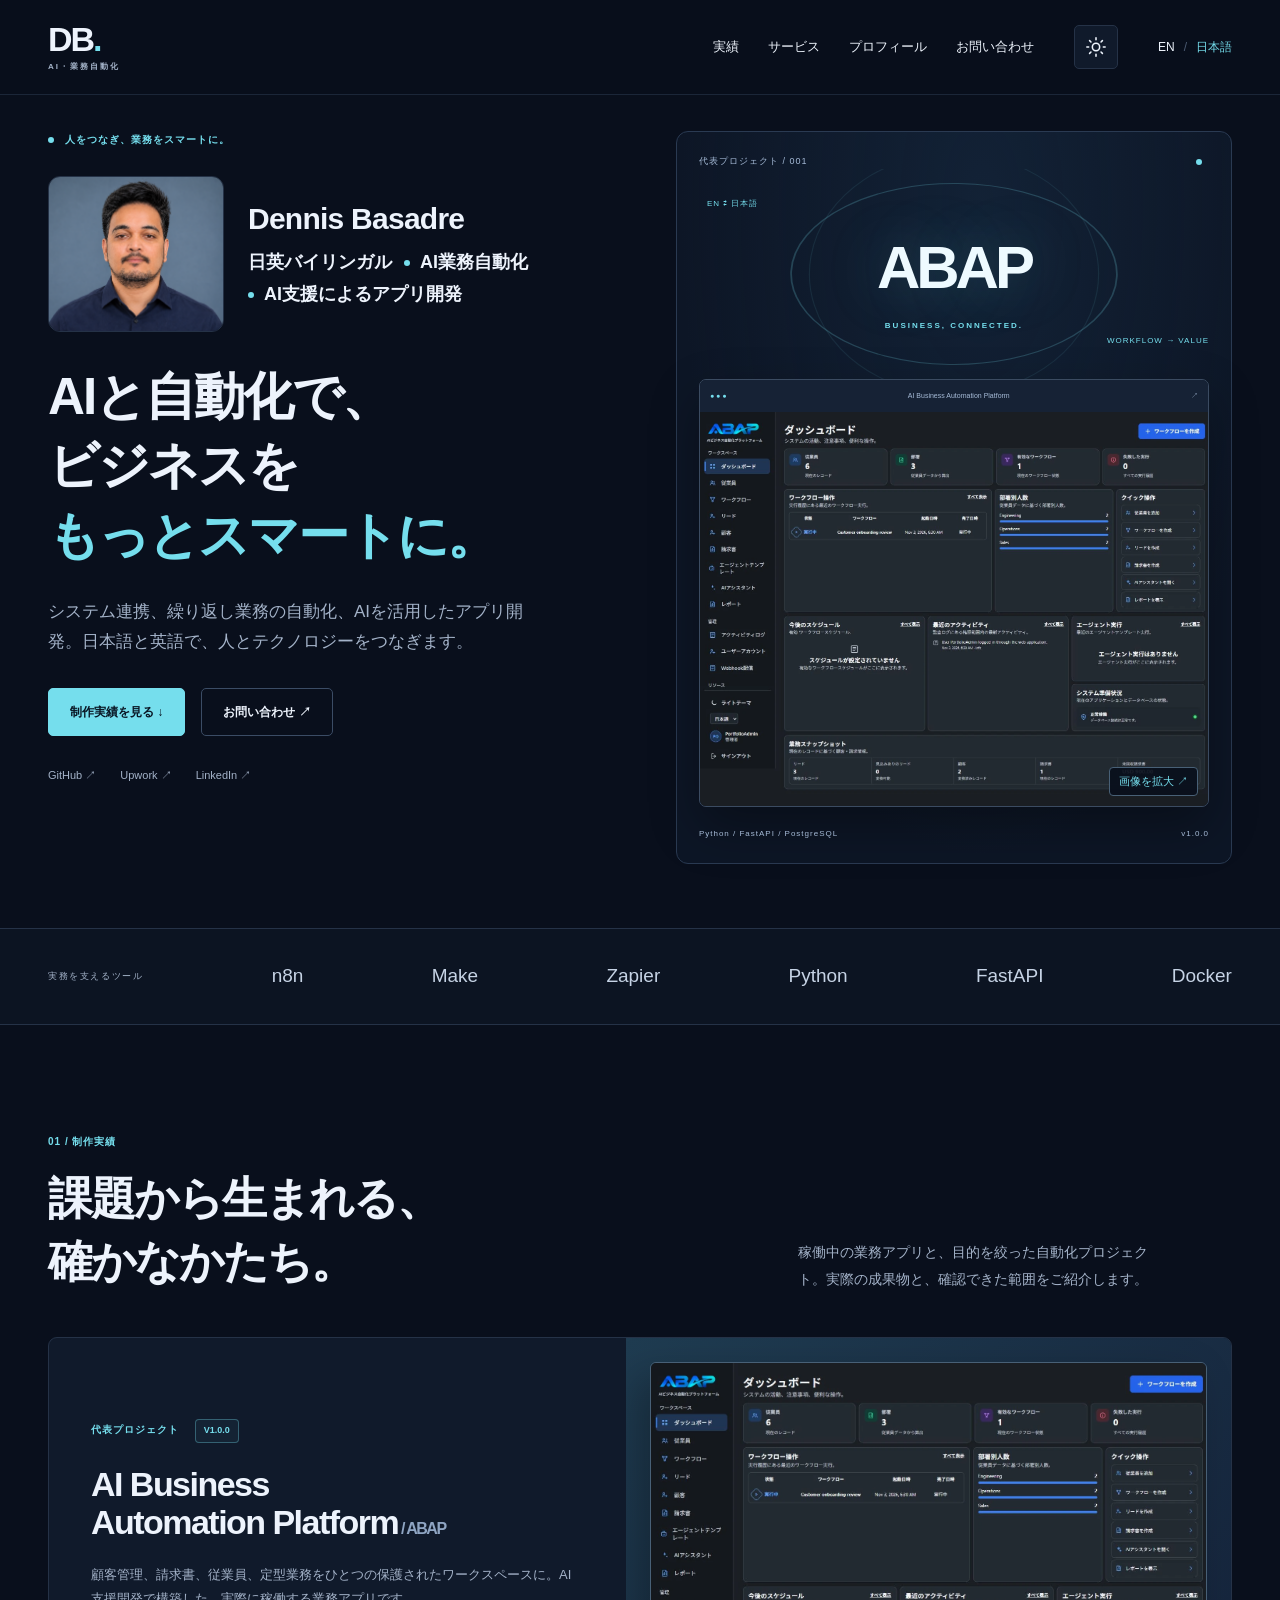
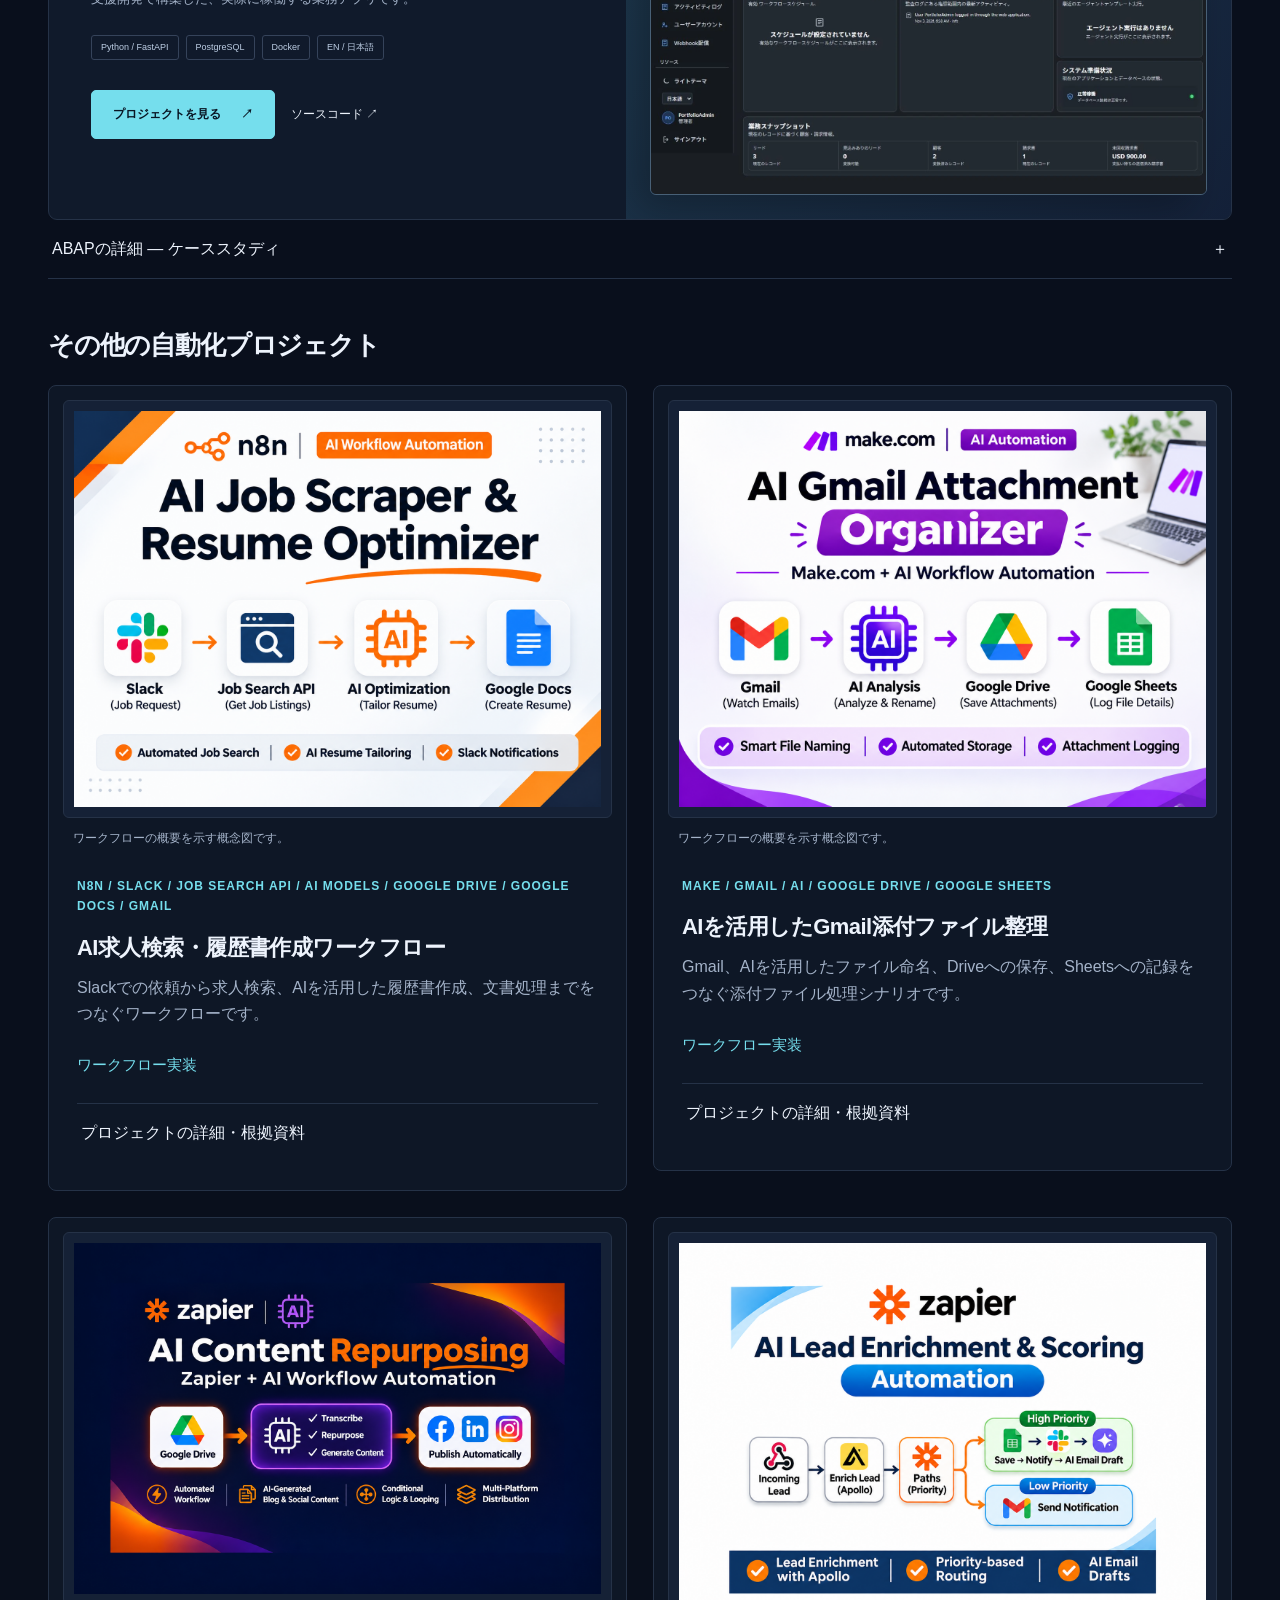
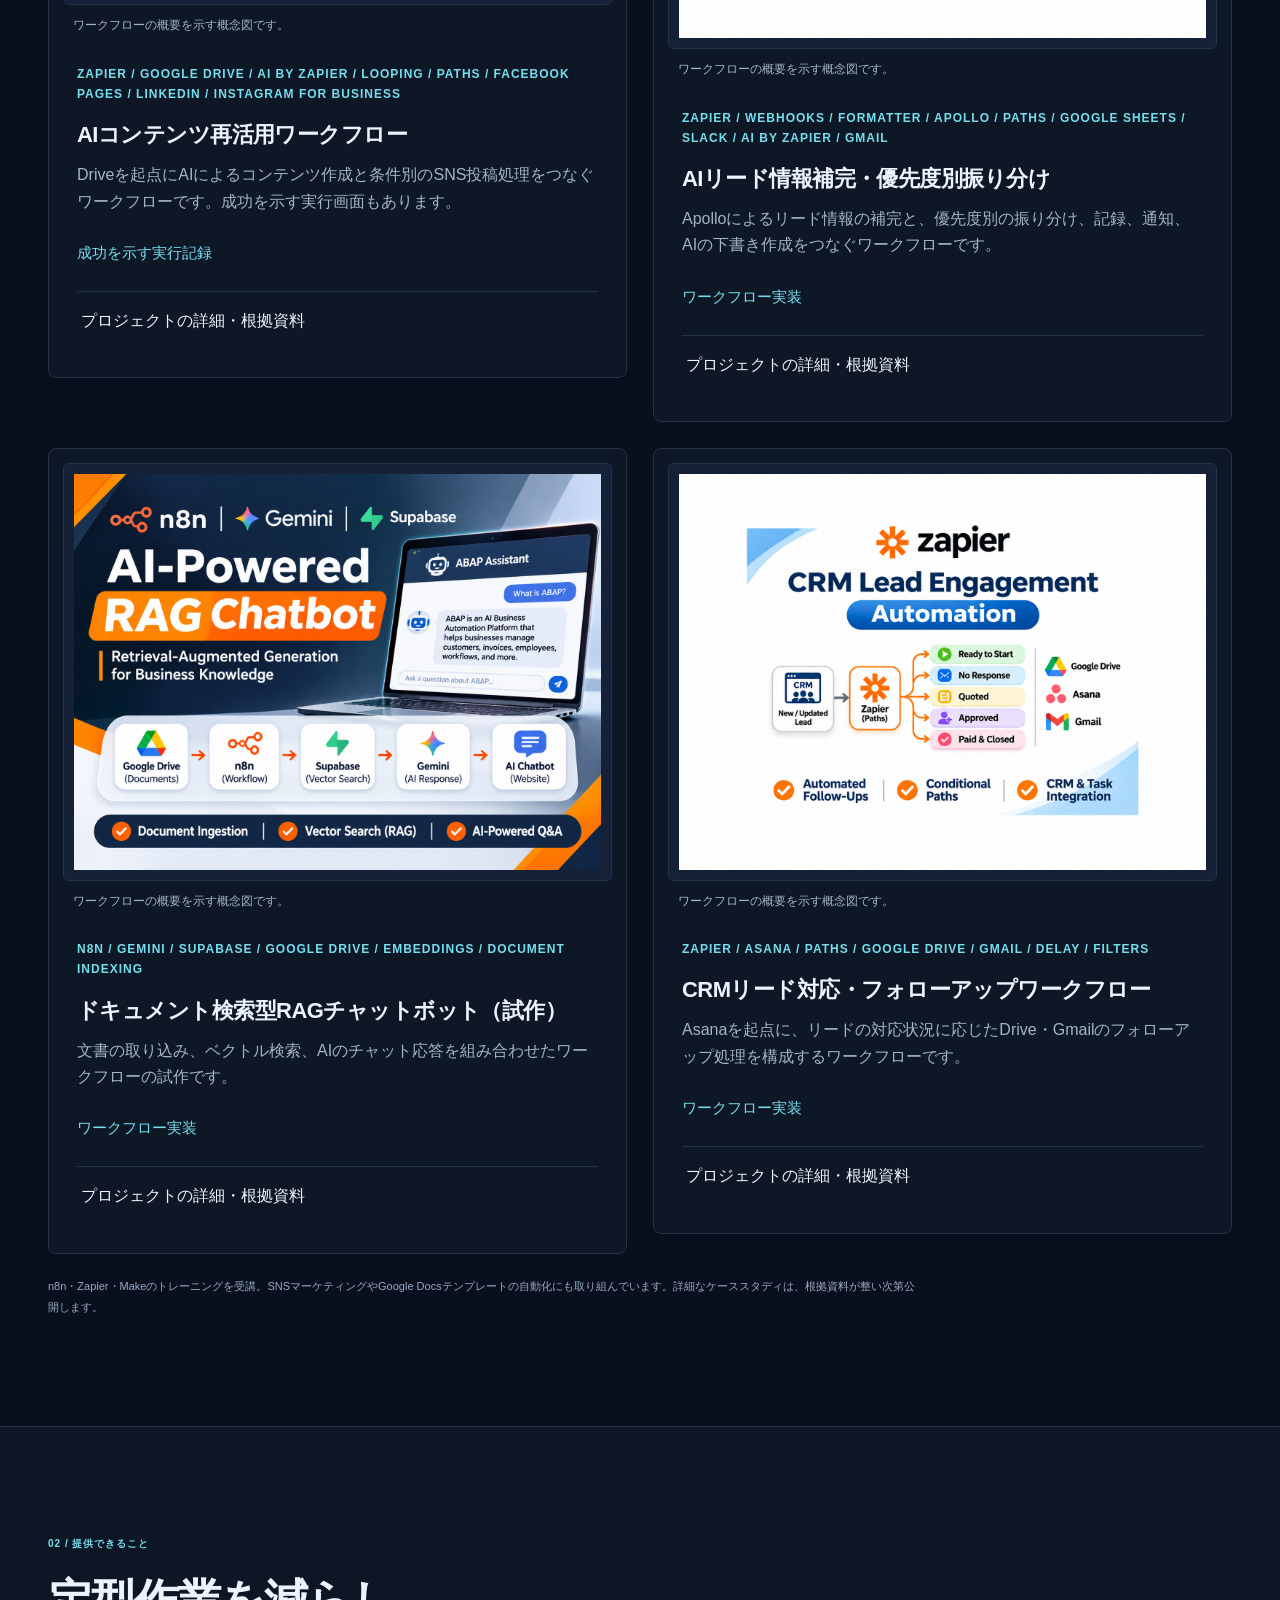
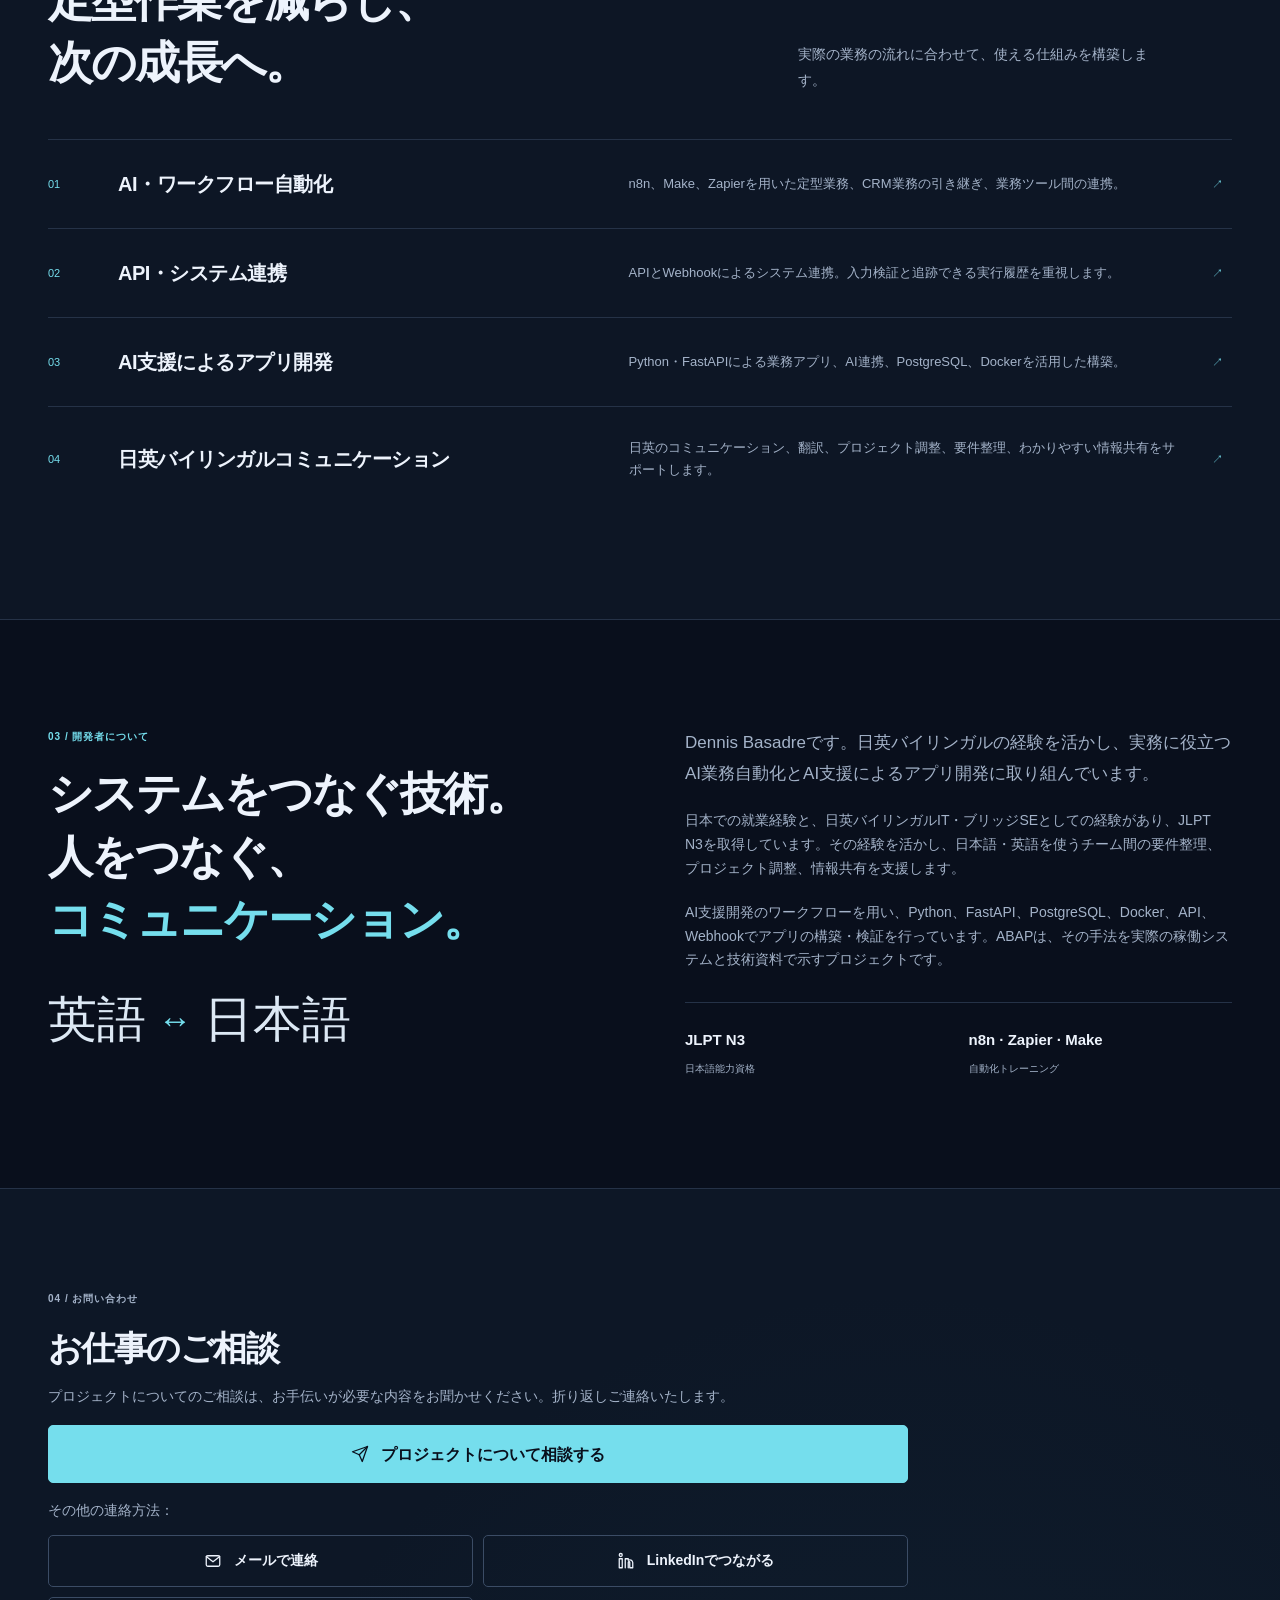
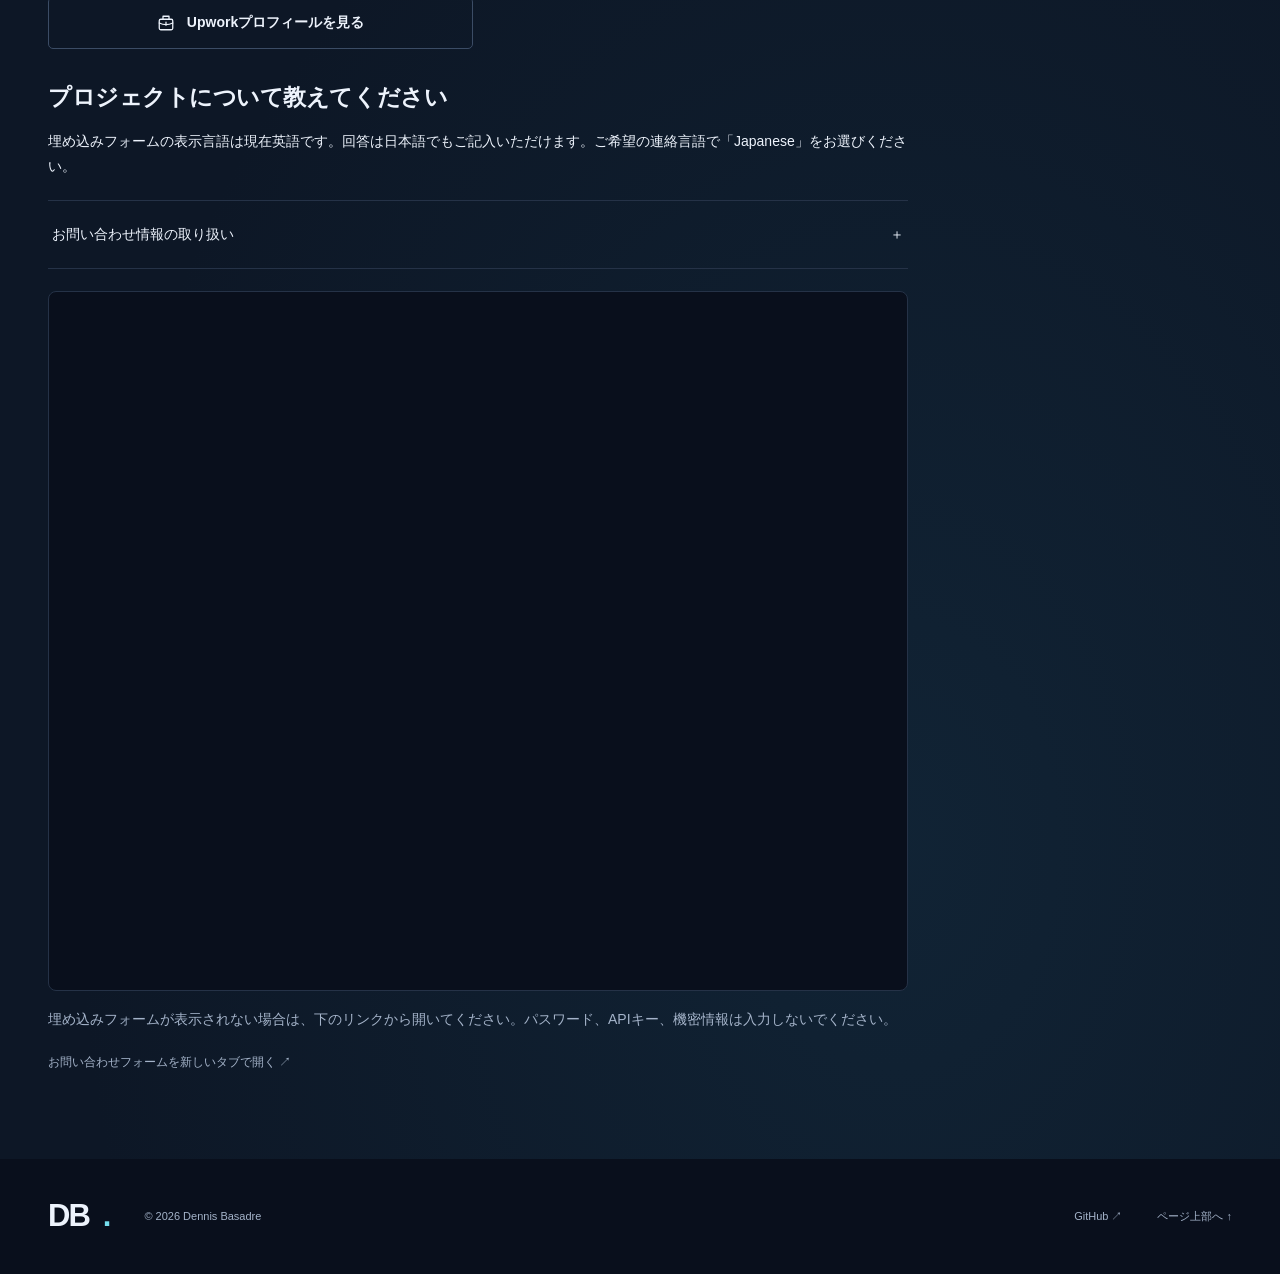
==== commit 77c705a6: "Add persistent light theme and improve bilingual automation case studies" ====
--- a/ja/index.html
+++ b/ja/index.html
@@ -1,10 +1,10 @@
-<!doctype html><html lang="ja"><head><meta charset="utf-8"><meta name="viewport" content="width=device-width,initial-scale=1"><title>Dennis Basadre｜日英バイリンガル・AI業務自動化</title><meta name="description" content="日英バイリンガルの経験を活かし、AIアプリ、業務自動化、システム連携を構築。ABAPと自動化プロジェクトをご紹介します。"><meta name="theme-color" content="#090f1c"><link rel="canonical" href="https://dennisbasadre.com/ja/"><link rel="alternate" hreflang="en" href="https://dennisbasadre.com/"><link rel="alternate" hreflang="ja" href="https://dennisbasadre.com/ja/"><link rel="alternate" hreflang="x-default" href="https://dennisbasadre.com/"><meta property="og:title" content="Dennis Basadre｜日英バイリンガル・AI業務自動化"><meta property="og:description" content="日英バイリンガルの経験を活かし、AIアプリ、業務自動化、システム連携を構築。ABAPと自動化プロジェクトをご紹介します。"><meta property="og:type" content="website"><meta property="og:url" content="https://dennisbasadre.com/ja/"><meta property="og:locale" content="ja_JP"><meta property="og:image" content="https://dennisbasadre.com/assets/social.png"><meta name="twitter:card" content="summary_large_image"><link rel="icon" href="../favicon.svg"><link rel="stylesheet" href="../styles.91af7c1b3b72.css"><link rel="stylesheet" href="../contact-layout.css"><script src="../automation-gallery.b035e1508fa2.js" defer></script><script src="../script.03aa06fc6294.js" defer></script></head><body>
-<a class="skip" href="#main">本文へ移動</a><header><div class="shell nav"><a class="brand" href="#top" aria-label="Dennis Basadre — ホーム"><b>DB<span>.</span></b><small>AI・業務自動化</small></a><button class="menu" aria-expanded="false" aria-controls="navigation">メニュー ☰</button><nav id="navigation" aria-label="メインナビゲーション"><a href="#work">実績</a><a href="#services">サービス</a><a href="#about">プロフィール</a><a href="#contact">お問い合わせ</a></nav><div class="language" aria-label="Language"><a lang="en" data-language="en"  href="../">EN</a><span>/</span><a lang="ja" data-language="ja" aria-current="page" href="./">日本語</a></div></div></header>
+<!doctype html><html lang="ja"><head><meta charset="utf-8"><meta name="viewport" content="width=device-width,initial-scale=1"><title>Dennis Basadre｜日英バイリンガル・AI業務自動化</title><meta name="description" content="日英バイリンガルの経験を活かし、AIアプリ、業務自動化、システム連携を構築。ABAPと自動化プロジェクトをご紹介します。"><meta name="theme-color" content="#090f1c"><link rel="canonical" href="https://dennisbasadre.com/ja/"><link rel="alternate" hreflang="en" href="https://dennisbasadre.com/"><link rel="alternate" hreflang="ja" href="https://dennisbasadre.com/ja/"><link rel="alternate" hreflang="x-default" href="https://dennisbasadre.com/"><meta property="og:title" content="Dennis Basadre｜日英バイリンガル・AI業務自動化"><meta property="og:description" content="日英バイリンガルの経験を活かし、AIアプリ、業務自動化、システム連携を構築。ABAPと自動化プロジェクトをご紹介します。"><meta property="og:type" content="website"><meta property="og:url" content="https://dennisbasadre.com/ja/"><meta property="og:locale" content="ja_JP"><meta property="og:image" content="https://dennisbasadre.com/assets/social.png"><meta name="twitter:card" content="summary_large_image"><link rel="icon" href="../favicon.svg"><script src="../theme-init.c12ee86c482d.js"></script><link rel="stylesheet" href="../styles.ebf13f3853fc.css"><link rel="stylesheet" href="../contact-layout.css"><script src="../automation-gallery.cc1d3f5aa731.js" defer></script><script src="../script.309447084f2a.js" defer></script></head><body>
+<a class="skip" href="#main">本文へ移動</a><header><div class="shell nav"><a class="brand" href="#top" aria-label="Dennis Basadre — ホーム"><b>DB<span>.</span></b><small>AI・業務自動化</small></a><button class="menu" aria-expanded="false" aria-controls="navigation">メニュー ☰</button><nav id="navigation" aria-label="メインナビゲーション"><a href="#work">実績</a><a href="#services">サービス</a><a href="#about">プロフィール</a><a href="#contact">お問い合わせ</a></nav><button class="theme-toggle" type="button" aria-label="ライトモード" aria-pressed="false" hidden><svg class="theme-sun" viewBox="0 0 24 24" fill="none" stroke="currentColor" stroke-width="1.7" stroke-linecap="round" aria-hidden="true" focusable="false"><circle cx="12" cy="12" r="4"/><path d="M12 2v2m0 16v2M2 12h2m16 0h2M5 5l1.5 1.5m11 11L19 19M5 19l1.5-1.5m11-11L19 5"/></svg><svg class="theme-moon" viewBox="0 0 24 24" fill="none" stroke="currentColor" stroke-width="1.7" stroke-linecap="round" stroke-linejoin="round" aria-hidden="true" focusable="false"><path d="M20.5 14.5A9 9 0 0 1 9.5 3.5a9 9 0 1 0 11 11Z"/></svg></button><div class="language" aria-label="Language"><a lang="en" data-language="en"  href="../">EN</a><span>/</span><a lang="ja" data-language="ja" aria-current="page" href="./">日本語</a></div></div></header>
 <main id="main"><section class="hero shell" id="top"><div class="hero-copy"><p class="eyebrow"><span class="dot"></span> 人をつなぎ、業務をスマートに。</p><div class="hero-profile"><img class="profile-photo" src="../assets/dennis-portrait.c31bb379e9b0.png" width="707" height="627" alt="Dennis Basadreのポートレート" decoding="async"><div><p class="profile-name">Dennis Basadre</p><p class="identity"><span class="role-item"><span>日英バイリンガル</span></span> <span class="role-item"><span class="role-dot" aria-hidden="true"></span><span>AI業務自動化</span></span> <span class="role-item"><span class="role-dot" aria-hidden="true"></span><span>AI支援によるアプリ開発</span></span></p></div></div><h1>AIと自動化で、<br>ビジネスを<br><em>もっとスマートに。</em></h1><p class="lede">システム連携、繰り返し業務の自動化、AIを活用したアプリ開発。日本語と英語で、人とテクノロジーをつなぎます。</p><div class="actions"><a class="button primary" href="#work">制作実績を見る ↓</a><a class="button quiet" href="#contact">お問い合わせ ↗</a></div><div class="social"><a class="" href="https://github.com/Denxell17" target="_blank" rel="noopener noreferrer">GitHub <span aria-hidden="true">↗</span></a><a class="" href="https://www.upwork.com/freelancers/~018e55b8cb4f803cf1" target="_blank" rel="noopener noreferrer">Upwork <span aria-hidden="true">↗</span></a><a class="" href="https://www.linkedin.com/in/dennis-bernard-basadre-949508235" target="_blank" rel="noopener noreferrer">LinkedIn <span aria-hidden="true">↗</span></a></div></div>
 <div class="hero-art"><div class="art-label"><span>代表プロジェクト / 001</span><span class="dot"></span></div><div class="orbit" aria-hidden="true"><span class="orbit-tag">EN ⇄ 日本語</span><span class="orbit-tag second">WORKFLOW → VALUE</span><div class="core">ABAP<span>BUSINESS, CONNECTED.</span></div></div><div class="hero-screen"><div class="window-bar"><span>● ● ●</span><span>AI Business Automation Platform</span><span>↗</span></div><a class="hero-enlarge" href="../assets/abap-dashboard-current-ja.webp" data-image-viewer aria-label="ABAPダッシュボード画像を拡大"><img src="../assets/abap-dashboard-current-ja.webp" width="1424" height="1105" alt="架空のデモデータを表示したABAPの日本語ダッシュボード" fetchpriority="high"><span class="enlarge-hint" aria-hidden="true">画像を拡大 ↗</span></a></div><div class="art-bottom"><span>Python / FastAPI / PostgreSQL</span><span>v1.0.0</span></div></div></section>
 <div class="stack-strip"><div class="shell"><span>実務を支えるツール</span><strong>n8n</strong><strong>Make</strong><strong>Zapier</strong><strong>Python</strong><strong>FastAPI</strong><strong>Docker</strong></div></div>
 <section class="section shell" id="work"><div class="section-head"><div><p class="eyebrow">01 / 制作実績</p><h2>課題から生まれる、<br>確かなかたち。</h2></div><p>稼働中の業務アプリと、目的を絞った自動化プロジェクト。実際の成果物と、確認できた範囲をご紹介します。</p></div>
 <article class="flagship" id="abap"><div class="flagship-copy"><p class="eyebrow">代表プロジェクト <span class="badge">v1.0.0</span></p><h3>AI Business<br>Automation Platform<span class="muted"> / ABAP</span></h3><p>顧客管理、請求書、従業員、定型業務をひとつの保護されたワークスペースに。AI支援開発で構築した、実際に稼働する業務アプリです。</p><div class="tags"><span>Python / FastAPI</span><span>PostgreSQL</span><span>Docker</span><span>EN / 日本語</span></div><div class="actions"><a class="button primary" href="https://abap.dennisbasadre.com/" target="_blank" rel="noopener noreferrer">プロジェクトを見る <span aria-hidden="true">↗</span></a><a class="text-link" href="https://github.com/Denxell17/AI-Business-Automation-Platform" target="_blank" rel="noopener noreferrer">ソースコード <span aria-hidden="true">↗</span></a></div></div><a class="product-shot" href="../assets/abap-dashboard-current-ja.webp"><img loading="lazy" src="../assets/abap-dashboard-current-ja.webp" width="1424" height="1105" alt="ABAPの日本語ダッシュボードを拡大表示"></a></article>
-<details class="case-study"><summary>ABAPの詳細 — ケーススタディ <span>＋</span></summary><div class="case-content"><div class="three-col"><div><h4>課題</h4><p>業務データや定型作業が複数のツールに分散し、管理が複雑になります。</p></div><div><h4>取り組み</h4><p>CRM、従業員管理、請求書、保護文書、ワークフローのスケジュールと実行履歴を、認証付きアプリに統合。</p></div><div><h4>確認できたこと・範囲</h4><p>稼働中のアプリを、架空データのデモ画面、分離環境での署名付きn8n連携テスト、バックアップ・復旧の検証記録とともに紹介しています。商用顧客の成果ではなく、アプリの機能と検証内容を示す事例です。</p></div></div><h4>担当したこと</h4><p>AI支援による開発を活用し、業務要件の整理からアプリの機能実装、ワークフロー連携までを一つのプロジェクトとして構築しました。アプリの設定・テスト、架空データによるデモの準備に加え、デプロイ手順、署名付きn8n連携のテスト、バックアップ・復旧手順を文書化しました。</p><div class="architecture" aria-label="ABAPの構成"><span>認証済みブラウザ</span><b>→</b><span>FastAPI + 業務サービス</span><b>→</b><span>PostgreSQL</span><span>バックグラウンド処理</span><b>→</b><span>署名付きWebhook</span><b>→</b><span>n8n</span></div><p class="note">構成の概要であり、本番環境でのn8n接続の有効化を示すものではありません。Advanced AI Assistantはモデル選択と安全な架空データのデモに対応。無制限の自由会話、実業務データへのアクセス、AIによる業務操作の開始には対応していません。</p><p>運用基盤：HTTPS、アクセス制御、監視、暗号化バックアップ、検証済みの復旧手順。</p><div class="gallery"><figure class="assistant-shot"><a href="../assets/abap-ai-assistant-demo.78669ae2c72f.webp" data-image-viewer><img loading="lazy" decoding="async" src="../assets/abap-ai-assistant-demo.78669ae2c72f.webp" width="1585" height="991" alt="モデル・言語の選択欄と、公開情報を用いた応答例を表示したABAP Advanced AI Assistant"></a><figcaption>Advanced AI Assistant／公開情報を用いた応答例。アカウント表示名はDemo Portfolioに置き換えています。生成された文章は例示であり、内容を独立に検証した証拠ではありません。</figcaption></figure><figure><a href="../assets/abap-crm-current-en.webp"><img loading="lazy" src="../assets/abap-crm-current-en.webp" width="1440" height="1000" alt="CRMのリード管理／連絡先・会社情報の検索欄と対応状況を、架空データで紹介。"></a><figcaption>CRMのリード管理／連絡先・会社情報の検索欄と対応状況を、架空データで紹介。</figcaption></figure><figure><a href="../assets/abap-invoice-current-en.webp"><img loading="lazy" src="../assets/abap-invoice-current-en.webp" width="1424" height="1512" alt="請求書の詳細／顧客、支払期限、明細、ステータス操作、保護文書へのリンクを、架空の金額で紹介。"></a><figcaption>請求書の詳細／顧客、支払期限、明細、ステータス操作、保護文書へのリンクを、架空の金額で紹介。</figcaption></figure><figure><a href="../assets/abap-workflow-current-en.webp"><img loading="lazy" src="../assets/abap-workflow-current-en.webp" width="1424" height="1710" alt="ワークフロー管理／順序付きタスクと、開始済みの手動デモ実行を表示。撮影時のn8n送信は無効。"></a><figcaption>ワークフロー管理／順序付きタスクと、開始済みの手動デモ実行を表示。撮影時のn8n送信は無効。</figcaption></figure><figure><a href="../assets/abap-dashboard-current-ja.webp"><img loading="lazy" src="../assets/abap-dashboard-current-ja.webp" width="1424" height="1105" alt="日本語ダッシュボード／ナビゲーション、活動の概要、クイック操作を日本語で表示。架空の業務データは英語。"></a><figcaption>日本語ダッシュボード／ナビゲーション、活動の概要、クイック操作を日本語で表示。架空の業務データは英語。</figcaption></figure><figure><a href="../assets/abap-dashboard-light-summary-en.jpg" data-image-viewer><img loading="lazy" decoding="async" src="../assets/abap-dashboard-light-summary-en.jpg" width="1424" height="1105" alt="分離した架空データのデモ環境で、架空のPortfolioAdminアカウントと各パネルを表示したABAPのライトテーマダッシュボード"></a><figcaption>ライトテーマ／架空データと架空のPortfolioAdminアカウントを使った分離環境のデモ。1440 × 1000のブラウザ表示領域で撮影。</figcaption></figure><figure><a href="../assets/abap-dashboard-mobile-en.webp" data-image-viewer><img loading="lazy" decoding="async" src="../assets/abap-dashboard-mobile-en.webp" width="375" height="2567" alt="英語のABAPダッシュボードを狭いブラウザ表示幅で開き、概要カードとクイック操作を縦に配置した画面"></a><figcaption>モバイル表示／概要カードとクイック操作を縦に配置。390 × 844のブラウザ表示領域で、架空データを使用して撮影。選択すると拡大表示できます。</figcaption></figure></div><p class="note">基本機能は2026年11月3日に、分離したローカル環境の架空データで撮影しました。AI Assistantは11月5日に撮影した公開情報を用いた応答例で、生成文は例示です。ライトテーマのダッシュボードは11月6日に、既存の分離したデモ環境で、架空データと架空のPortfolioAdminアカウントを使用して撮影しました。画像を選択すると拡大表示できます。</p></div></details><h3 class="automation-heading" id="automation-projects-title">その他の自動化プロジェクト</h3><!-- automation-gallery:start --><div class="project-grid" role="group" aria-labelledby="automation-projects-title" data-automation-gallery data-asset-prefix="../"><article class="project" id="automation-job-search-resume"><a href="../assets/automation/job-search-resume/overview-v1.webp" data-image-viewer><img src="../assets/automation/job-search-resume/overview-v1.webp" alt="概念図：AI求人検索・履歴書作成ワークフロー" width="1448" height="1086" loading="lazy" decoding="async"></a><p class="thumbnail-caption">ワークフローの概要を示す概念図です。</p><div class="project-body"><p class="eyebrow">n8n / Slack / Job Search API / AI models / Google Drive / Google Docs / Gmail</p><h4>AI求人検索・履歴書作成ワークフロー</h4><p>Slackでの依頼から求人検索、AIを活用した履歴書作成、文書処理までをつなぐワークフローです。</p><p class="project-evidence-status">ワークフロー実装</p><details><summary>プロジェクトの詳細・根拠資料</summary><div class="automation-detail"><h5>課題</h5><p>求人情報の検索や履歴書の調整には、繰り返しの確認、文書の更新、通知が発生します。</p><h5>取り組み</h5><p>Slackでの依頼から求人取得、AIを活用した履歴書作成、文書更新、Gmailの下書き作成、Slack通知までを一つのワークフローにまとめた構成です。</p><h5>ワークフロー</h5><p>Slackの依頼 → 検索条件の確認 → 求人API → 結果の処理 → AIによる履歴書作成 → Drive・Docs → Gmailの下書き・Slack通知。</p><h5>確認できたこと・範囲</h5><p>n8nのエディターで、求人検索、AIを活用した履歴書作成、文書処理、通知をつなぐ構成を紹介しています。確認できる範囲はワークフロー設計で、文書の生成結果や通知の到達は対象外です。</p><div class="automation-evidence"><figure><a href="../assets/automation/job-search-resume/workflow-editor-v1.webp" data-image-viewer><img src="../assets/automation/job-search-resume/workflow-editor-v1.webp" alt="求人検索、履歴書作成、文書処理、通知の各ステップを示すn8n画面" width="1917" height="869" loading="lazy" decoding="async"></a><figcaption>ワークフロー画面 — n8nワークフロー画面：求人検索、履歴書作成、文書処理、通知のつながり。</figcaption></figure></div></div></details></div></article><article class="project" id="automation-gmail-attachment-organizer"><a href="../assets/automation/gmail-attachment-organizer/overview-v1.webp" data-image-viewer><img src="../assets/automation/gmail-attachment-organizer/overview-v1.webp" alt="概念図：AIを活用したGmail添付ファイル整理" width="1448" height="1086" loading="lazy" decoding="async"></a><p class="thumbnail-caption">ワークフローの概要を示す概念図です。</p><div class="project-body"><p class="eyebrow">Make / Gmail / AI / Google Drive / Google Sheets</p><h4>AIを活用したGmail添付ファイル整理</h4><p>Gmail、AIを活用したファイル命名、Driveへの保存、Sheetsへの記録をつなぐ添付ファイル処理シナリオです。</p><p class="project-evidence-status">ワークフロー実装</p><details><summary>プロジェクトの詳細・根拠資料</summary><div class="automation-detail"><h5>課題</h5><p>メール添付ファイルの保存、命名、記録を手作業で行うと、繰り返し作業が増えます。</p><h5>取り組み</h5><p>Gmailの添付ファイルを、AIを活用した命名、Google Driveへの保存、Google Sheetsへの記録につなぎ、通知処理も組み込んだ構成です。</p><h5>ワークフロー</h5><p>メール監視 → 添付ファイルの取得 → 分析用アップロード → ファイル名生成 → Driveへの保存 → Sheetsへの記録 → メール通知。</p><h5>確認できたこと・範囲</h5><p>Makeのエディターで、Gmailでの添付ファイル取得から命名、Driveへの保存、Sheetsへの記録までの構成と、モジュールごとの実行回数を確認できます。撮影時の定期実行は無効で、資料の対象は設定したシナリオです。保存先の出力結果を確認したものではありません。</p><div class="automation-evidence"><figure><a href="../assets/automation/gmail-attachment-organizer/scenario-editor-v1.webp" data-image-viewer><img src="../assets/automation/gmail-attachment-organizer/scenario-editor-v1.webp" alt="モジュールごとの実行回数が表示されたMakeの添付ファイル処理シナリオ" width="1820" height="707" loading="lazy" decoding="async"></a><figcaption>ワークフロー画面 — Makeシナリオ：添付ファイル処理のモジュール、実行回数、無効になっている定期実行設定。</figcaption></figure></div></div></details></div></article><article class="project" id="automation-content-repurposing"><a href="../assets/automation/content-repurposing/overview-v1.webp" data-image-viewer><img src="../assets/automation/content-repurposing/overview-v1.webp" alt="概念図：AIコンテンツ再活用ワークフロー" width="1536" height="1024" loading="lazy" decoding="async"></a><p class="thumbnail-caption">ワークフローの概要を示す概念図です。</p><div class="project-body"><p class="eyebrow">Zapier / Google Drive / AI by Zapier / Looping / Paths / Facebook Pages / LinkedIn / Instagram for Business</p><h4>AIコンテンツ再活用ワークフロー</h4><p>Driveを起点にAIによるコンテンツ作成と条件別のSNS投稿処理をつなぐワークフローです。成功を示す実行画面もあります。</p><p class="project-evidence-status">成功を示す実行記録</p><details><summary>プロジェクトの詳細・根拠資料</summary><div class="automation-detail"><h5>課題</h5><p>元のコンテンツを複数の媒体に展開するには、文字起こし、内容の調整、投稿処理を繰り返す必要があります。</p><h5>取り組み</h5><p>Driveに届いたファイルをAIによる文字起こし・コンテンツ作成につなぎ、条件に応じてSNS投稿用の分岐へ振り分ける構成です。</p><h5>ワークフロー</h5><p>Driveの新規ファイル → 条件確認 → AIによる文字起こし・コンテンツ作成 → 繰り返し処理 → 条件分岐 → Facebook・LinkedIn・Instagramの投稿処理。実行記録では一方の分岐が完了し、もう一方はスキップされています。</p><h5>確認できたこと・範囲</h5><p>Zapierの画面で、ファイル取得、AIによるコンテンツ作成、条件別のSNS投稿処理を紹介しています。成功を示す実行記録では、一方の分岐が完了し、もう一方はスキップされています。実行の根拠はその分岐に限られ、公開投稿の内容や業務成果は本事例の対象外です。</p><div class="automation-evidence"><figure><a href="../assets/automation/content-repurposing/workflow-start-v1.webp" data-image-viewer><img src="../assets/automation/content-repurposing/workflow-start-v1.webp" alt="ファイル取得、条件確認、AI処理、繰り返し処理を示すZapier画面" width="1906" height="747" loading="lazy" decoding="async"></a><figcaption>ワークフロー画面 — Zapierワークフロー：ファイル取得、条件確認、AI処理、繰り返し処理の設定。</figcaption></figure><figure><a href="../assets/automation/content-repurposing/workflow-social-paths-v1.webp" data-image-viewer><img src="../assets/automation/content-repurposing/workflow-social-paths-v1.webp" alt="SNS投稿処理を設定したZapierの条件分岐" width="1907" height="747" loading="lazy" decoding="async"></a><figcaption>ワークフロー画面 — 条件分岐：Facebook Pages、LinkedIn、Instagramの処理設定。</figcaption></figure><figure><a href="../assets/automation/content-repurposing/workflow-overview-v1.webp" data-image-viewer><img src="../assets/automation/content-repurposing/workflow-overview-v1.webp" alt="コンテンツ再活用ワークフロー全体のエディター表示" width="650" height="751" loading="lazy" decoding="async"></a><figcaption>ワークフロー画面 — ワークフロー全体：前半の処理と条件別の投稿処理。</figcaption></figure><figure><a href="../assets/automation/content-repurposing/recorded-run-v1.webp" data-image-viewer><img src="../assets/automation/content-repurposing/recorded-run-v1.webp" alt="一方の分岐の成功と、もう一方のスキップを示すZapierの実行記録" width="372" height="660" loading="lazy" decoding="async"></a><figcaption>実行記録 — 成功を示す実行記録：一方の分岐が完了し、もう一方はスキップ。</figcaption></figure></div></div></details></div></article><article class="project" id="automation-lead-enrichment"><a href="../assets/automation/lead-enrichment/overview-v1.webp" data-image-viewer><img src="../assets/automation/lead-enrichment/overview-v1.webp" alt="概念図：AIリード情報補完・優先度別振り分け" width="1448" height="1086" loading="lazy" decoding="async"></a><p class="thumbnail-caption">ワークフローの概要を示す概念図です。</p><div class="project-body"><p class="eyebrow">Zapier / Webhooks / Formatter / Apollo / Paths / Google Sheets / Slack / AI by Zapier / Gmail</p><h4>AIリード情報補完・優先度別振り分け</h4><p>Apolloによるリード情報の補完と、優先度別の振り分け、記録、通知、AIの下書き作成をつなぐワークフローです。</p><p class="project-evidence-status">ワークフロー実装</p><details><summary>プロジェクトの詳細・根拠資料</summary><div class="automation-detail"><h5>課題</h5><p>新規リードへの対応を整理するには、関連情報の補完と、次の対応先への振り分けが必要です。</p><h5>取り組み</h5><p>受信したリード情報にApolloで関連情報を補完し、優先度別の分岐で記録、通知、AIを活用した下書き作成へつなぐ構成です。</p><h5>ワークフロー</h5><p>リード受信 → 企業URLの整形 → 情報補完 → 優先度別の分岐 → 設定した記録・通知・下書き作成。</p><h5>確認できたこと・範囲</h5><p>Zapierのエディターで、Apolloによる情報補完、優先度別の分岐、記録・通知・AIによる下書き作成の構成と、使用中バージョンの表示を確認できます。資料の対象はワークフロー設定で、数値によるスコアリング、補完情報の精度、処理後の出力結果は対象外です。</p><div class="automation-evidence"><figure><a href="../assets/automation/lead-enrichment/workflow-editor-v1.webp" data-image-viewer><img src="../assets/automation/lead-enrichment/workflow-editor-v1.webp" alt="リード情報補完と優先度別の振り分けを示すZapierワークフロー" width="1917" height="757" loading="lazy" decoding="async"></a><figcaption>ワークフロー画面 — Zapierワークフロー画面：Apolloによる情報補完と優先度別の振り分け。</figcaption></figure></div></div></details></div></article><article class="project" id="automation-rag-chatbot-prototype"><a href="../assets/automation/rag-chatbot-prototype/overview-v1.webp" data-image-viewer><img src="../assets/automation/rag-chatbot-prototype/overview-v1.webp" alt="概念図：ドキュメント検索型RAGチャットボット（試作）" width="1448" height="1086" loading="lazy" decoding="async"></a><p class="thumbnail-caption">ワークフローの概要を示す概念図です。</p><div class="project-body"><p class="eyebrow">n8n / Gemini / Supabase / Google Drive / Embeddings / Document indexing</p><h4>ドキュメント検索型RAGチャットボット（試作）</h4><p>文書の取り込み、ベクトル検索、AIのチャット応答を組み合わせたワークフローの試作です。</p><p class="project-evidence-status">ワークフロー実装</p><details><summary>プロジェクトの詳細・根拠資料</summary><div class="automation-detail"><h5>課題</h5><p>文書を利用するアシスタントには、資料を索引化し、応答に関連する箇所を検索する仕組みが必要です。</p><h5>取り組み</h5><p>n8n上で、Driveからの文書取り込み・索引作成、Supabaseによる検索、Geminiを用いたチャット応答の流れを組み立てた試作です。</p><h5>ワークフロー</h5><p>文書の新規作成・更新・アーカイブ → 読み込み・索引管理。チャット受信 → 検索ツールとGeminiモデル → 応答処理。</p><h5>確認できたこと・範囲</h5><p>n8nの試作画面で、文書の取り込み・索引管理、Supabaseによる検索、Geminiを用いた応答の構成を紹介しています。稼働中のABAP AI Assistantとは別の試作です。資料の対象は構成設計で、索引作成の完了、チャット回答の評価、実業務データへのアクセスを示すものではありません。</p><div class="automation-evidence"><figure><a href="../assets/automation/rag-chatbot-prototype/workflow-editor-v1.webp" data-image-viewer><img src="../assets/automation/rag-chatbot-prototype/workflow-editor-v1.webp" alt="文書の索引作成と検索を活用したチャット処理を示すn8nの試作画面" width="1907" height="780" loading="lazy" decoding="async"></a><figcaption>ワークフロー画面 — n8n試作画面：文書の索引管理と検索を組み合わせたチャット応答の構成。</figcaption></figure><figure><a href="../assets/automation/rag-chatbot-prototype/workflow-overview-v1.webp" data-image-viewer><img src="../assets/automation/rag-chatbot-prototype/workflow-overview-v1.webp" alt="RAG試作ワークフローの概要表示" width="780" height="661" loading="lazy" decoding="async"></a><figcaption>ワークフロー画面 — 試作の全体像：文書処理とチャット応答の構成を別の表示で紹介。</figcaption></figure></div></div></details></div></article><article class="project" id="automation-crm-follow-up"><a href="../assets/automation/crm-follow-up/overview-v1.webp" data-image-viewer><img src="../assets/automation/crm-follow-up/overview-v1.webp" alt="概念図：CRMリード対応・フォローアップワークフロー" width="1448" height="1086" loading="lazy" decoding="async"></a><p class="thumbnail-caption">ワークフローの概要を示す概念図です。</p><div class="project-body"><p class="eyebrow">Zapier / Asana / Paths / Google Drive / Gmail / Delay / Filters</p><h4>CRMリード対応・フォローアップワークフロー</h4><p>Asanaを起点に、リードの対応状況に応じたDrive・Gmailのフォローアップ処理を構成するワークフローです。</p><p class="project-evidence-status">ワークフロー実装</p><details><summary>プロジェクトの詳細・根拠資料</summary><div class="automation-detail"><h5>課題</h5><p>リード対応では、準備、見積もり、承認などの進行状況に応じて、異なるフォローアップが必要になります。</p><h5>取り組み</h5><p>Asanaのタスク状況に応じて処理を分岐し、フォルダー・タスク作成、フォローアップメール、待機、条件確認を組み合わせた構成です。</p><h5>ワークフロー</h5><p>Asanaタスク更新 → 対応状況による分岐 → 設定したDrive・Asana・Gmail処理。一部の分岐には待機と条件確認があります。</p><h5>確認できたこと・範囲</h5><p>Zapierの画面で、Asana、Drive、Gmail、待機・条件処理を用いた対応状況別のCRMフォローアップ構成を紹介しています。元の警告・ステップ表示は残しており、原因は未特定です。資料の対象は設定内容で、「支払い・完了」は分岐名を表し、入金や顧客対応の完了実績を示すものではありません。</p><div class="automation-evidence"><figure><a href="../assets/automation/crm-follow-up/workflow-v1.webp" data-image-viewer><img src="../assets/automation/crm-follow-up/workflow-v1.webp" alt="元の警告表示があるZapierのCRMフォローアップv1画面" width="1917" height="750" loading="lazy" decoding="async"></a><figcaption>ワークフロー画面 — バージョン1：対応状況別の分岐と元の警告・ステップ表示。</figcaption></figure><figure><a href="../assets/automation/crm-follow-up/workflow-v1-alternate.webp" data-image-viewer><img src="../assets/automation/crm-follow-up/workflow-v1-alternate.webp" alt="フォローアップワークフローv1の別表示" width="1912" height="745" loading="lazy" decoding="async"></a><figcaption>ワークフロー画面 — バージョン1の詳細：同じフォローアップ構成の別表示。</figcaption></figure><figure><a href="../assets/automation/crm-follow-up/workflow-v2.webp" data-image-viewer><img src="../assets/automation/crm-follow-up/workflow-v2.webp" alt="元の警告表示があるZapierのCRMフォローアップv2画面" width="1907" height="757" loading="lazy" decoding="async"></a><figcaption>ワークフロー画面 — バージョン2：ワークフローの設定内容と元の警告・ステップ表示。</figcaption></figure></div></div></details></div></article></div><!-- automation-gallery:end --><p class="note coverage">n8n・Zapier・Makeのトレーニングを受講。SNSマーケティングやGoogle Docsテンプレートの自動化にも取り組んでいます。詳細なケーススタディは、根拠資料が整い次第公開します。</p></section>
+<details class="case-study"><summary>ABAPの詳細 — ケーススタディ <span>＋</span></summary><div class="case-content"><div class="three-col"><div><h4>課題</h4><p>業務データや定型作業が複数のツールに分散し、管理が複雑になります。</p></div><div><h4>取り組み</h4><p>CRM、従業員管理、請求書、保護文書、ワークフローのスケジュールと実行履歴を、認証付きアプリに統合。</p></div><div><h4>確認できたこと・範囲</h4><p>稼働中のアプリを、架空データのデモ画面、分離環境での署名付きn8n連携テスト、バックアップ・復旧の検証記録とともに紹介しています。商用顧客の成果ではなく、アプリの機能と検証内容を示す事例です。</p></div></div><h4>担当したこと</h4><p>AI支援による開発を活用し、業務要件の整理からアプリの機能実装、ワークフロー連携までを一つのプロジェクトとして構築しました。アプリの設定・テスト、架空データによるデモの準備に加え、デプロイ手順、署名付きn8n連携のテスト、バックアップ・復旧手順を文書化しました。</p><div class="architecture" aria-label="ABAPの構成"><span>認証済みブラウザ</span><b>→</b><span>FastAPI + 業務サービス</span><b>→</b><span>PostgreSQL</span><span>バックグラウンド処理</span><b>→</b><span>署名付きWebhook</span><b>→</b><span>n8n</span></div><p class="note">構成の概要であり、本番環境でのn8n接続の有効化を示すものではありません。Advanced AI Assistantはモデル選択と安全な架空データのデモに対応。無制限の自由会話、実業務データへのアクセス、AIによる業務操作の開始には対応していません。</p><p>運用基盤：HTTPS、アクセス制御、監視、暗号化バックアップ、検証済みの復旧手順。</p><div class="gallery"><figure class="assistant-shot"><a href="../assets/abap-ai-assistant-demo.78669ae2c72f.webp" data-image-viewer><img loading="lazy" decoding="async" src="../assets/abap-ai-assistant-demo.78669ae2c72f.webp" width="1585" height="991" alt="モデル・言語の選択欄と、公開情報を用いた応答例を表示したABAP Advanced AI Assistant"></a><figcaption>Advanced AI Assistant／公開情報を用いた応答例。アカウント表示名はDemo Portfolioに置き換えています。生成された文章は例示であり、内容を独立に検証した証拠ではありません。</figcaption></figure><figure><a href="../assets/abap-crm-current-en.webp"><img loading="lazy" src="../assets/abap-crm-current-en.webp" width="1440" height="1000" alt="CRMのリード管理／連絡先・会社情報の検索欄と対応状況を、架空データで紹介。"></a><figcaption>CRMのリード管理／連絡先・会社情報の検索欄と対応状況を、架空データで紹介。</figcaption></figure><figure><a href="../assets/abap-invoice-current-en.webp"><img loading="lazy" src="../assets/abap-invoice-current-en.webp" width="1424" height="1512" alt="請求書の詳細／顧客、支払期限、明細、ステータス操作、保護文書へのリンクを、架空の金額で紹介。"></a><figcaption>請求書の詳細／顧客、支払期限、明細、ステータス操作、保護文書へのリンクを、架空の金額で紹介。</figcaption></figure><figure><a href="../assets/abap-workflow-current-en.webp"><img loading="lazy" src="../assets/abap-workflow-current-en.webp" width="1424" height="1710" alt="ワークフロー管理／順序付きタスクと、開始済みの手動デモ実行を表示。撮影時のn8n送信は無効。"></a><figcaption>ワークフロー管理／順序付きタスクと、開始済みの手動デモ実行を表示。撮影時のn8n送信は無効。</figcaption></figure><figure><a href="../assets/abap-dashboard-current-ja.webp"><img loading="lazy" src="../assets/abap-dashboard-current-ja.webp" width="1424" height="1105" alt="日本語ダッシュボード／ナビゲーション、活動の概要、クイック操作を日本語で表示。架空の業務データは英語。"></a><figcaption>日本語ダッシュボード／ナビゲーション、活動の概要、クイック操作を日本語で表示。架空の業務データは英語。</figcaption></figure><figure><a href="../assets/abap-dashboard-light-summary-en.jpg" data-image-viewer><img loading="lazy" decoding="async" src="../assets/abap-dashboard-light-summary-en.jpg" width="1424" height="1105" alt="分離した架空データのデモ環境で、架空のPortfolioAdminアカウントと各パネルを表示したABAPのライトテーマダッシュボード"></a><figcaption>ライトテーマ／架空データと架空のPortfolioAdminアカウントを使った分離環境のデモ。1440 × 1000のブラウザ表示領域で撮影。</figcaption></figure><figure><a href="../assets/abap-dashboard-mobile-en.webp" data-image-viewer><img loading="lazy" decoding="async" src="../assets/abap-dashboard-mobile-en.webp" width="375" height="2567" alt="英語のABAPダッシュボードを狭いブラウザ表示幅で開き、概要カードとクイック操作を縦に配置した画面"></a><figcaption>モバイル表示／概要カードとクイック操作を縦に配置。390 × 844のブラウザ表示領域で、架空データを使用して撮影。選択すると拡大表示できます。</figcaption></figure></div><p class="note">基本機能は2026年11月3日に、分離したローカル環境の架空データで撮影しました。AI Assistantは11月5日に撮影した公開情報を用いた応答例で、生成文は例示です。ライトテーマのダッシュボードは11月6日に、既存の分離したデモ環境で、架空データと架空のPortfolioAdminアカウントを使用して撮影しました。画像を選択すると拡大表示できます。</p></div></details><h3 class="automation-heading" id="automation-projects-title">その他の自動化プロジェクト</h3><!-- automation-gallery:start --><div class="project-grid" role="group" aria-labelledby="automation-projects-title" data-automation-gallery data-asset-prefix="../"><article class="project" id="automation-job-search-resume"><a href="../assets/automation/job-search-resume/overview-v1.webp" data-image-viewer><img src="../assets/automation/job-search-resume/overview-v1.webp" alt="概念図：AI求人検索・履歴書作成ワークフロー" width="1448" height="1086" loading="lazy" decoding="async"></a><p class="thumbnail-caption">ワークフローの概要を示す概念図です。</p><div class="project-body"><p class="eyebrow">n8n / Slack / Job Search API / AI models / Google Drive / Google Docs / Gmail</p><h4>AI求人検索・履歴書作成ワークフロー</h4><p>Slackでの依頼から求人検索、AIを活用した履歴書作成、文書処理までをつなぐワークフローです。</p><p class="project-evidence-status">ワークフロー実装</p><details><summary>プロジェクトの詳細・根拠資料</summary><div class="automation-detail"><h5>課題</h5><p>求人情報の検索や履歴書の調整には、繰り返しの確認、文書の更新、通知が発生します。</p><h5>取り組み</h5><p>Slackでの依頼から求人取得、AIを活用した履歴書作成、文書更新、Gmailの下書き作成、Slack通知までを一つのワークフローにまとめた構成です。</p><h5>ワークフロー</h5><p>Slackの依頼 → 検索条件の確認 → 求人API → 結果の処理 → AIによる履歴書作成 → Drive・Docs → Gmailの下書き・Slack通知。</p><h5>期待される業務上の効果</h5><p class="expected-outcomes-note">設計上期待される効果であり、測定済みの成果ではありません。</p><p>求職者、キャリア支援担当、採用事務担当向けに、求人情報の繰り返し確認、履歴書の文書準備、状況連絡の手間を減らすことを目指した設計です。依頼、文書処理、下書き、通知をつなぐことで、事務作業の時間を抑え、応募資料やフォローアップ情報を一貫して整理できる可能性があります。</p><h5>確認できたこと・範囲</h5><p>n8nのエディターで、求人検索、AIを活用した履歴書作成、文書処理、通知をつなぐ構成を紹介しています。確認できる範囲はワークフロー設計で、文書の生成結果や通知の到達は対象外です。</p><div class="automation-evidence"><figure><a href="../assets/automation/job-search-resume/workflow-editor-v1.webp" data-image-viewer><img src="../assets/automation/job-search-resume/workflow-editor-v1.webp" alt="求人検索、履歴書作成、文書処理、通知の各ステップを示すn8n画面" width="1917" height="869" loading="lazy" decoding="async"></a><figcaption>ワークフロー画面 — n8nワークフロー画面：求人検索、履歴書作成、文書処理、通知のつながり。</figcaption></figure></div></div></details></div></article><article class="project" id="automation-gmail-attachment-organizer"><a href="../assets/automation/gmail-attachment-organizer/overview-v1.webp" data-image-viewer><img src="../assets/automation/gmail-attachment-organizer/overview-v1.webp" alt="概念図：AIを活用したGmail添付ファイル整理" width="1448" height="1086" loading="lazy" decoding="async"></a><p class="thumbnail-caption">ワークフローの概要を示す概念図です。</p><div class="project-body"><p class="eyebrow">Make / Gmail / AI / Google Drive / Google Sheets</p><h4>AIを活用したGmail添付ファイル整理</h4><p>Gmail、AIを活用したファイル命名、Driveへの保存、Sheetsへの記録をつなぐ添付ファイル処理シナリオです。</p><p class="project-evidence-status">ワークフロー実装</p><details><summary>プロジェクトの詳細・根拠資料</summary><div class="automation-detail"><h5>課題</h5><p>メール添付ファイルの保存、命名、記録を手作業で行うと、繰り返し作業が増えます。</p><h5>取り組み</h5><p>Gmailの添付ファイルを、AIを活用した命名、Google Driveへの保存、Google Sheetsへの記録につなぎ、通知処理も組み込んだ構成です。</p><h5>ワークフロー</h5><p>メール監視 → 添付ファイルの取得 → 分析用アップロード → ファイル名生成 → Driveへの保存 → Sheetsへの記録 → メール通知。</p><h5>期待される業務上の効果</h5><p class="expected-outcomes-note">設計上期待される効果であり、測定済みの成果ではありません。</p><p>メール添付ファイルを扱う小規模事業者、業務運営・事務チーム向けに、手動ダウンロード、命名、Driveへの分類保存、Sheetsへの転記を減らすことを目指した構成です。命名ルールと追跡用の記録を統一することで、文書処理の時間や保存ミスを抑え、ファイルの検索・確認をしやすくできる可能性があります。</p><h5>確認できたこと・範囲</h5><p>Makeのエディターで、Gmailでの添付ファイル取得から命名、Driveへの保存、Sheetsへの記録までの構成と、モジュールごとの実行回数を確認できます。撮影時の定期実行は無効で、資料の対象は設定したシナリオです。保存先の出力結果を確認したものではありません。</p><div class="automation-evidence"><figure><a href="../assets/automation/gmail-attachment-organizer/scenario-editor-v1.webp" data-image-viewer><img src="../assets/automation/gmail-attachment-organizer/scenario-editor-v1.webp" alt="モジュールごとの実行回数が表示されたMakeの添付ファイル処理シナリオ" width="1820" height="707" loading="lazy" decoding="async"></a><figcaption>ワークフロー画面 — Makeシナリオ：添付ファイル処理のモジュール、実行回数、無効になっている定期実行設定。</figcaption></figure></div></div></details></div></article><article class="project" id="automation-content-repurposing"><a href="../assets/automation/content-repurposing/overview-v1.webp" data-image-viewer><img src="../assets/automation/content-repurposing/overview-v1.webp" alt="概念図：AIコンテンツ再活用ワークフロー" width="1536" height="1024" loading="lazy" decoding="async"></a><p class="thumbnail-caption">ワークフローの概要を示す概念図です。</p><div class="project-body"><p class="eyebrow">Zapier / Google Drive / AI by Zapier / Looping / Paths / Facebook Pages / LinkedIn / Instagram for Business</p><h4>AIコンテンツ再活用ワークフロー</h4><p>Driveを起点にAIによるコンテンツ作成と条件別のSNS投稿処理をつなぐワークフローです。成功を示す実行画面もあります。</p><p class="project-evidence-status">成功を示す実行記録</p><details><summary>プロジェクトの詳細・根拠資料</summary><div class="automation-detail"><h5>課題</h5><p>元のコンテンツを複数の媒体に展開するには、文字起こし、内容の調整、投稿処理を繰り返す必要があります。</p><h5>取り組み</h5><p>Driveに届いたファイルをAIによる文字起こし・コンテンツ作成につなぎ、条件に応じてSNS投稿用の分岐へ振り分ける構成です。</p><h5>ワークフロー</h5><p>Driveの新規ファイル → 条件確認 → AIによる文字起こし・コンテンツ作成 → 繰り返し処理 → 条件分岐 → Facebook・LinkedIn・Instagramの投稿処理。実行記録では一方の分岐が完了し、もう一方はスキップされています。</p><h5>期待される業務上の効果</h5><p class="expected-outcomes-note">設計上期待される効果であり、測定済みの成果ではありません。</p><p>少人数のマーケティングチームやコンテンツ制作者向けに、繰り返しのコピー、媒体別の下書き準備、投稿担当への引き継ぎを減らすことを目指した設計です。元のコンテンツを整理した処理と分岐で再利用し、調整時間を抑えて媒体間の一貫性を高められる可能性があります。編集内容の確認と投稿結果の確認は引き続き必要です。</p><h5>確認できたこと・範囲</h5><p>Zapierの画面で、ファイル取得、AIによるコンテンツ作成、条件別のSNS投稿処理を紹介しています。成功を示す実行記録では、一方の分岐が完了し、もう一方はスキップされています。実行の根拠はその分岐に限られ、公開投稿の内容や業務成果は本事例の対象外です。</p><div class="automation-evidence"><figure><a href="../assets/automation/content-repurposing/workflow-start-v1.webp" data-image-viewer><img src="../assets/automation/content-repurposing/workflow-start-v1.webp" alt="ファイル取得、条件確認、AI処理、繰り返し処理を示すZapier画面" width="1906" height="747" loading="lazy" decoding="async"></a><figcaption>ワークフロー画面 — Zapierワークフロー：ファイル取得、条件確認、AI処理、繰り返し処理の設定。</figcaption></figure><figure><a href="../assets/automation/content-repurposing/workflow-social-paths-v1.webp" data-image-viewer><img src="../assets/automation/content-repurposing/workflow-social-paths-v1.webp" alt="SNS投稿処理を設定したZapierの条件分岐" width="1907" height="747" loading="lazy" decoding="async"></a><figcaption>ワークフロー画面 — 条件分岐：Facebook Pages、LinkedIn、Instagramの処理設定。</figcaption></figure><figure><a href="../assets/automation/content-repurposing/workflow-overview-v1.webp" data-image-viewer><img src="../assets/automation/content-repurposing/workflow-overview-v1.webp" alt="コンテンツ再活用ワークフロー全体のエディター表示" width="650" height="751" loading="lazy" decoding="async"></a><figcaption>ワークフロー画面 — ワークフロー全体：前半の処理と条件別の投稿処理。</figcaption></figure><figure><a href="../assets/automation/content-repurposing/recorded-run-v1.webp" data-image-viewer><img src="../assets/automation/content-repurposing/recorded-run-v1.webp" alt="一方の分岐の成功と、もう一方のスキップを示すZapierの実行記録" width="372" height="660" loading="lazy" decoding="async"></a><figcaption>実行記録 — 成功を示す実行記録：一方の分岐が完了し、もう一方はスキップ。</figcaption></figure></div></div></details></div></article><article class="project" id="automation-lead-enrichment"><a href="../assets/automation/lead-enrichment/overview-v1.webp" data-image-viewer><img src="../assets/automation/lead-enrichment/overview-v1.webp" alt="概念図：AIリード情報補完・優先度別振り分け" width="1448" height="1086" loading="lazy" decoding="async"></a><p class="thumbnail-caption">ワークフローの概要を示す概念図です。</p><div class="project-body"><p class="eyebrow">Zapier / Webhooks / Formatter / Apollo / Paths / Google Sheets / Slack / AI by Zapier / Gmail</p><h4>AIリード情報補完・優先度別振り分け</h4><p>Apolloによるリード情報の補完と、優先度別の振り分け、記録、通知、AIの下書き作成をつなぐワークフローです。</p><p class="project-evidence-status">ワークフロー実装</p><details><summary>プロジェクトの詳細・根拠資料</summary><div class="automation-detail"><h5>課題</h5><p>新規リードへの対応を整理するには、関連情報の補完と、次の対応先への振り分けが必要です。</p><h5>取り組み</h5><p>受信したリード情報にApolloで関連情報を補完し、優先度別の分岐で記録、通知、AIを活用した下書き作成へつなぐ構成です。</p><h5>ワークフロー</h5><p>リード受信 → 企業URLの整形 → 情報補完 → 優先度別の分岐 → 設定した記録・通知・下書き作成。</p><h5>期待される業務上の効果</h5><p class="expected-outcomes-note">設計上期待される効果であり、測定済みの成果ではありません。</p><p>営業企画・営業支援や少人数の事業開発チーム向けに、リード情報の手動検索、重複入力、優先度別の仕分け、連絡文の下書き準備を減らすことを目指した設計です。情報補完と振り分けを整理し、調査時間を抑え、引き継ぎや記録の一貫性を改善できる可能性があります。取得情報やAIの下書きは確認が必要です。</p><h5>確認できたこと・範囲</h5><p>Zapierのエディターで、Apolloによる情報補完、優先度別の分岐、記録・通知・AIによる下書き作成の構成と、使用中バージョンの表示を確認できます。資料の対象はワークフロー設定で、数値によるスコアリング、補完情報の精度、処理後の出力結果は対象外です。</p><div class="automation-evidence"><figure><a href="../assets/automation/lead-enrichment/workflow-editor-v1.webp" data-image-viewer><img src="../assets/automation/lead-enrichment/workflow-editor-v1.webp" alt="リード情報補完と優先度別の振り分けを示すZapierワークフロー" width="1917" height="757" loading="lazy" decoding="async"></a><figcaption>ワークフロー画面 — Zapierワークフロー画面：Apolloによる情報補完と優先度別の振り分け。</figcaption></figure></div></div></details></div></article><article class="project" id="automation-rag-chatbot-prototype"><a href="../assets/automation/rag-chatbot-prototype/overview-v1.webp" data-image-viewer><img src="../assets/automation/rag-chatbot-prototype/overview-v1.webp" alt="概念図：ドキュメント検索型RAGチャットボット（試作）" width="1448" height="1086" loading="lazy" decoding="async"></a><p class="thumbnail-caption">ワークフローの概要を示す概念図です。</p><div class="project-body"><p class="eyebrow">n8n / Gemini / Supabase / Google Drive / Embeddings / Document indexing</p><h4>ドキュメント検索型RAGチャットボット（試作）</h4><p>文書の取り込み、ベクトル検索、AIのチャット応答を組み合わせたワークフローの試作です。</p><p class="project-evidence-status">ワークフロー実装</p><details><summary>プロジェクトの詳細・根拠資料</summary><div class="automation-detail"><h5>課題</h5><p>文書を利用するアシスタントには、資料を索引化し、応答に関連する箇所を検索する仕組みが必要です。</p><h5>取り組み</h5><p>n8n上で、Driveからの文書取り込み・索引作成、Supabaseによる検索、Geminiを用いたチャット応答の流れを組み立てた試作です。</p><h5>ワークフロー</h5><p>文書の新規作成・更新・アーカイブ → 読み込み・索引管理。チャット受信 → 検索ツールとGeminiモデル → 応答処理。</p><h5>期待される業務上の効果</h5><p class="expected-outcomes-note">設計上期待される効果であり、測定済みの成果ではありません。</p><p>社内ナレッジ管理やサポートチーム向けに、繰り返しの文書検索や回答準備の手間を減らせるかを検討する試作です。索引管理と検索の仕組みを整理し、関連資料を見つけやすくして、回答の一貫性を支援できる可能性があります。実運用の前には、回答精度、資料の網羅性、アクセス制御の評価が必要です。</p><h5>確認できたこと・範囲</h5><p>n8nの試作画面で、文書の取り込み・索引管理、Supabaseによる検索、Geminiを用いた応答の構成を紹介しています。稼働中のABAP AI Assistantとは別の試作です。資料の対象は構成設計で、索引作成の完了、チャット回答の評価、実業務データへのアクセスを示すものではありません。</p><div class="automation-evidence"><figure><a href="../assets/automation/rag-chatbot-prototype/workflow-editor-v1.webp" data-image-viewer><img src="../assets/automation/rag-chatbot-prototype/workflow-editor-v1.webp" alt="文書の索引作成と検索を活用したチャット処理を示すn8nの試作画面" width="1907" height="780" loading="lazy" decoding="async"></a><figcaption>ワークフロー画面 — n8n試作画面：文書の索引管理と検索を組み合わせたチャット応答の構成。</figcaption></figure><figure><a href="../assets/automation/rag-chatbot-prototype/workflow-overview-v1.webp" data-image-viewer><img src="../assets/automation/rag-chatbot-prototype/workflow-overview-v1.webp" alt="RAG試作ワークフローの概要表示" width="780" height="661" loading="lazy" decoding="async"></a><figcaption>ワークフロー画面 — 試作の全体像：文書処理とチャット応答の構成を別の表示で紹介。</figcaption></figure></div></div></details></div></article><article class="project" id="automation-crm-follow-up"><a href="../assets/automation/crm-follow-up/overview-v1.webp" data-image-viewer><img src="../assets/automation/crm-follow-up/overview-v1.webp" alt="概念図：CRMリード対応・フォローアップワークフロー" width="1448" height="1086" loading="lazy" decoding="async"></a><p class="thumbnail-caption">ワークフローの概要を示す概念図です。</p><div class="project-body"><p class="eyebrow">Zapier / Asana / Paths / Google Drive / Gmail / Delay / Filters</p><h4>CRMリード対応・フォローアップワークフロー</h4><p>Asanaを起点に、リードの対応状況に応じたDrive・Gmailのフォローアップ処理を構成するワークフローです。</p><p class="project-evidence-status">ワークフロー実装</p><details><summary>プロジェクトの詳細・根拠資料</summary><div class="automation-detail"><h5>課題</h5><p>リード対応では、準備、見積もり、承認などの進行状況に応じて、異なるフォローアップが必要になります。</p><h5>取り組み</h5><p>Asanaのタスク状況に応じて処理を分岐し、フォルダー・タスク作成、フォローアップメール、待機、条件確認を組み合わせた構成です。</p><h5>ワークフロー</h5><p>Asanaタスク更新 → 対応状況による分岐 → 設定したDrive・Asana・Gmail処理。一部の分岐には待機と条件確認があります。</p><h5>期待される業務上の効果</h5><p class="expected-outcomes-note">設計上期待される効果であり、測定済みの成果ではありません。</p><p>少人数の営業・顧客対応チーム向けに、繰り返しの状況確認、フォルダー・タスクの準備、フォローアップメールの作成を減らすことを目指した設計です。対応状況別の分岐、待機、条件処理により、調整時間を抑え、次の対応を整理し、一貫したフォローアップを支援できる可能性があります。実運用の前に、警告表示や各分岐の動作検証が必要です。</p><h5>確認できたこと・範囲</h5><p>Zapierの画面で、Asana、Drive、Gmail、待機・条件処理を用いた対応状況別のCRMフォローアップ構成を紹介しています。元の警告・ステップ表示は残しており、原因は未特定です。資料の対象は設定内容で、「支払い・完了」は分岐名を表し、入金や顧客対応の完了実績を示すものではありません。</p><div class="automation-evidence"><figure><a href="../assets/automation/crm-follow-up/workflow-v1.webp" data-image-viewer><img src="../assets/automation/crm-follow-up/workflow-v1.webp" alt="元の警告表示があるZapierのCRMフォローアップv1画面" width="1917" height="750" loading="lazy" decoding="async"></a><figcaption>ワークフロー画面 — バージョン1：対応状況別の分岐と元の警告・ステップ表示。</figcaption></figure><figure><a href="../assets/automation/crm-follow-up/workflow-v1-alternate.webp" data-image-viewer><img src="../assets/automation/crm-follow-up/workflow-v1-alternate.webp" alt="フォローアップワークフローv1の別表示" width="1912" height="745" loading="lazy" decoding="async"></a><figcaption>ワークフロー画面 — バージョン1の詳細：同じフォローアップ構成の別表示。</figcaption></figure><figure><a href="../assets/automation/crm-follow-up/workflow-v2.webp" data-image-viewer><img src="../assets/automation/crm-follow-up/workflow-v2.webp" alt="元の警告表示があるZapierのCRMフォローアップv2画面" width="1907" height="757" loading="lazy" decoding="async"></a><figcaption>ワークフロー画面 — バージョン2：ワークフローの設定内容と元の警告・ステップ表示。</figcaption></figure></div></div></details></div></article></div><!-- automation-gallery:end --><p class="note coverage">n8n・Zapier・Makeのトレーニングを受講。SNSマーケティングやGoogle Docsテンプレートの自動化にも取り組んでいます。詳細なケーススタディは、根拠資料が整い次第公開します。</p></section>
 <section class="services section" id="services"><div class="shell"><div class="section-head"><div><p class="eyebrow">02 / 提供できること</p><h2>定型作業を減らし、<br>次の成長へ。</h2></div><p>実際の業務の流れに合わせて、使える仕組みを構築します。</p></div><div class="service-list"><article><span>01</span><h3>AI・ワークフロー自動化</h3><p>n8n、Make、Zapierを用いた定型業務、CRM業務の引き継ぎ、業務ツール間の連携。</p><span aria-hidden="true">↗</span></article><article><span>02</span><h3>API・システム連携</h3><p>APIとWebhookによるシステム連携。入力検証と追跡できる実行履歴を重視します。</p><span aria-hidden="true">↗</span></article><article><span>03</span><h3>AI支援によるアプリ開発</h3><p>Python・FastAPIによる業務アプリ、AI連携、PostgreSQL、Dockerを活用した構築。</p><span aria-hidden="true">↗</span></article><article><span>04</span><h3>日英バイリンガルコミュニケーション</h3><p>日英のコミュニケーション、翻訳、プロジェクト調整、要件整理、わかりやすい情報共有をサポートします。</p><span aria-hidden="true">↗</span></article></div></div></section><section class="section shell about" id="about"><div><p class="eyebrow">03 / 開発者について</p><h2>システムをつなぐ技術。<br>人をつなぐ、<br><em>コミュニケーション。</em></h2><div class="bilingual-mark">英語 <span>↔</span> 日本語</div></div><div class="about-copy"><p class="lede">Dennis Basadreです。日英バイリンガルの経験を活かし、実務に役立つAI業務自動化とAI支援によるアプリ開発に取り組んでいます。</p><p>日本での就業経験と、日英バイリンガルIT・ブリッジSEとしての経験があり、JLPT N3を取得しています。その経験を活かし、日本語・英語を使うチーム間の要件整理、プロジェクト調整、情報共有を支援します。</p><p>AI支援開発のワークフローを用い、Python、FastAPI、PostgreSQL、Docker、API、Webhookでアプリの構築・検証を行っています。ABAPは、その手法を実際の稼働システムと技術資料で示すプロジェクトです。</p><div class="qualifications"><div><strong>JLPT N3</strong><span>日本語能力資格</span></div><div><strong>n8n · Zapier · Make</strong><span>自動化トレーニング</span></div></div></div></section>
 <section class="contact" id="contact"><div class="shell contact-inner"><div class="contact-options"><p class="eyebrow">04 / お問い合わせ</p><h2>お仕事のご相談</h2><p>プロジェクトについてのご相談は、お手伝いが必要な内容をお聞かせください。折り返しご連絡いたします。</p><a class="button primary contact-primary" href="#project-inquiry"><svg class="contact-icon" viewBox="0 0 24 24" fill="none" stroke="currentColor" stroke-width="1.7" stroke-linecap="round" stroke-linejoin="round" aria-hidden="true" focusable="false"><path d="m22 2-7 20-4-9-9-4 20-7Z"/><path d="M22 2 11 13"/></svg><span>プロジェクトについて相談する</span></a><h3 class="contact-secondary-title">その他の連絡方法：</h3><div class="contact-methods"><a class="button quiet" href="mailto:dennisbernard.basadre@gmail.com"><svg class="contact-icon" viewBox="0 0 24 24" fill="none" stroke="currentColor" stroke-width="1.7" stroke-linecap="round" stroke-linejoin="round" aria-hidden="true" focusable="false"><rect x="3" y="5" width="18" height="14" rx="2"/><path d="m3 6 9 7 9-7"/></svg><span>メールで連絡</span></a><a class="button quiet" href="https://www.linkedin.com/in/dennis-bernard-basadre-949508235" target="_blank" rel="noopener noreferrer"><svg class="contact-icon" viewBox="0 0 24 24" fill="none" stroke="currentColor" stroke-width="1.7" stroke-linecap="round" stroke-linejoin="round" aria-hidden="true" focusable="false"><rect x="3" y="9" width="4" height="12"/><path d="M11 21V9h4v2a4 4 0 0 1 6 3v7h-4v-7a1 1 0 0 0-2 0v7"/><circle cx="5" cy="4" r="2"/></svg><span>LinkedInでつながる</span></a><a class="button quiet" href="https://www.upwork.com/freelancers/~018e55b8cb4f803cf1" target="_blank" rel="noopener noreferrer"><svg class="contact-icon" viewBox="0 0 24 24" fill="none" stroke="currentColor" stroke-width="1.7" stroke-linecap="round" stroke-linejoin="round" aria-hidden="true" focusable="false"><rect x="3" y="7" width="18" height="14" rx="2"/><path d="M8 7V3h8v4M3 12a20 20 0 0 0 18 0M12 11v4"/></svg><span>Upworkプロフィールを見る</span></a></div></div><div id="project-inquiry" class="inquiry-panel" aria-labelledby="inquiry-title"><h3 id="inquiry-title">プロジェクトについて教えてください</h3><p class="youform-language-note" id="inquiry-language">埋め込みフォームの表示言語は現在英語です。回答は日本語でもご記入いただけます。ご希望の連絡言語で「Japanese」をお選びください。</p><details class="contact-privacy"><summary>お問い合わせ情報の取り扱い <span aria-hidden="true">＋</span></summary><p>Youformは、送信されたお名前、メールアドレス、ご相談内容、および任意で入力されたツール、改善したい点、開始時期、ご希望の連絡言語を取得します。ご相談の確認、返信、必要なフォローアップに使用します。</p><p>Youformは回答の受信・保存とお問い合わせの通知を処理します。Youformおよびそのサービス提供者は、サービスの運用や安全性の確保のため、IPアドレスやブラウザ情報などの技術情報を処理する場合があります。お住まいの国以外で処理されることもあります。</p><p>お問い合わせの記録は、返信や必要なフォローアップのため、Youformと私のメールボックスに保管される場合があります。保存期間は利用目的、削除の判断、各サービスの方針・設定によって異なり、特定の保存期間や自動削除の期限は定めていません。画面上の回答を削除しても、保管されたバックアップが直ちに消去されるとは限りません。情報の確認や削除をご希望の場合は、上のUpworkまたはLinkedInからご連絡ください。</p><p><a href="https://youform.com/privacy-policy/" target="_blank" rel="noopener noreferrer">Youformのプライバシーポリシー <span aria-hidden="true">↗</span></a></p></details><iframe class="youform-frame" src="https://app.youform.com/forms/ydazpncc" title="お問い合わせフォーム — Youform（英語）" aria-describedby="inquiry-language" width="100%" height="700" loading="lazy" referrerpolicy="no-referrer"></iframe><p>埋め込みフォームが表示されない場合は、下のリンクから開いてください。パスワード、APIキー、機密情報は入力しないでください。</p><p><a class="text-link" href="https://app.youform.com/forms/ydazpncc" target="_blank" rel="noopener noreferrer">お問い合わせフォームを新しいタブで開く <span aria-hidden="true">↗</span></a></p></div></div></section></main><footer class="shell"><a class="brand" href="#top">DB<span>.</span></a><p>© 2026 Dennis Basadre</p><a class="" href="https://github.com/Denxell17" target="_blank" rel="noopener noreferrer">GitHub <span aria-hidden="true">↗</span></a><a href="#top">ページ上部へ ↑</a></footer></body></html>
--- a/styles.ebf13f3853fc.css
+++ b/styles.ebf13f3853fc.css
@@ -0,0 +1,173 @@
+:root{color-scheme:dark;--bg:#090f1c;--panel:#101a2b;--ink:#edf3fc;--muted:#a4b3c9;--line:#253247;--accent:#75deed;--blue:#9bbcff}*{box-sizing:border-box}html{scroll-behavior:smooth;scroll-padding-top:100px}body{margin:0;background:var(--bg);color:var(--ink);font:16px/1.7 Inter,"Segoe UI","Yu Gothic",Meiryo,sans-serif}a{color:inherit;text-decoration:none}button{font:inherit}img{display:block;max-width:100%;height:auto}h1,h2,h3,h4,p,figure{margin:0}p{color:var(--muted)}h1,h2,h3{line-height:1.12;letter-spacing:-.045em;font-weight:600}em{font-style:normal;color:var(--accent)}a,button,summary{-webkit-tap-highlight-color:transparent}a:focus-visible,button:focus-visible,summary:focus-visible{outline:3px solid var(--accent);outline-offset:6px}a:hover{color:var(--accent)}.shell{width:min(1280px,calc(100% - 96px));margin:auto}.skip{position:fixed;top:-100px;left:20px;z-index:50;background:var(--accent);color:var(--bg);padding:12px}.skip:focus{top:12px}header{position:sticky;top:0;z-index:20;background:#090f1cf2;border-bottom:1px solid #253247aa;backdrop-filter:blur(14px)}.nav{height:94px;display:flex;align-items:center;gap:40px}.brand{display:flex;align-items:center;gap:14px;font-size:14px;font-weight:600;white-space:nowrap}.brand>b,footer>.brand{font-size:31px;letter-spacing:-2px}.brand span span,.brand>b>span,footer .brand span{color:var(--accent)}.brand small{display:block;font-size:9px;letter-spacing:2px;color:var(--muted);margin-top:1px}nav{margin-left:auto;display:flex;gap:29px;font-size:13px}.language{display:flex;align-items:center;gap:9px;font-size:12px;white-space:nowrap}.language span{color:#4c5b73}.language [aria-current]{color:var(--accent)}.menu{display:none}.hero{min-height:760px;display:grid;grid-template-columns:1.05fr 1fr;gap:44px;align-items:center;padding-top:82px;padding-bottom:92px}.eyebrow{font-size:10px;font-weight:600;letter-spacing:2.1px;color:var(--accent);text-transform:uppercase}.dot{display:inline-block;width:6px;height:6px;border-radius:50%;background:var(--accent);margin-right:7px}.identity{font-size:11px;margin:23px 0 17px;color:#bdcce0}h1{font-size:clamp(42px,4.8vw,68px);line-height:1.08}.lede{font-size:17px;line-height:1.8}.hero .lede{max-width:490px;margin-top:27px}.actions{display:flex;flex-wrap:wrap;align-items:center;gap:16px;margin-top:30px}.button{display:inline-flex;align-items:center;justify-content:center;gap:20px;padding:13px 21px;font-size:12px;font-weight:600;border:1px solid #3b4c65;border-radius:5px;min-height:48px;transition:background .2s,transform .2s}.button:hover{transform:translateY(-2px)}.primary{background:var(--accent);color:#091624;border-color:var(--accent)}.primary:hover{background:#b9f5ff;color:#091624}.quiet:hover{background:var(--panel)}.social{display:flex;gap:24px;margin-top:30px;font-size:11px;color:var(--muted)}.hero-art{position:relative;border:1px solid #2a3a52;border-radius:12px;padding:22px;background:radial-gradient(ellipse at 55% 10%,#1c385457,transparent 70%),#0d1626;transform:none}.art-label,.art-bottom,.window-bar{display:flex;align-items:center;justify-content:space-between;font-size:9px;letter-spacing:1px;color:#a6bbd7}.orbit{height:210px;position:relative;display:grid;place-items:center;overflow:hidden}.orbit:before,.orbit:after{content:'';position:absolute;width:180px;height:180px;border:1px solid #75deed36;border-radius:50%;transform:scaleX(1.8) rotate(-20deg)}.orbit:after{width:240px;height:240px;transform:scaleX(1.2) rotate(30deg);border-color:#75deed15}.core{font-size:60px;letter-spacing:-4px;font-weight:600;z-index:1;color:#eefaff;text-shadow:0 0 60px #75deed44}.core span{display:block;font-size:8px;letter-spacing:2px;text-align:center;color:var(--accent)}.orbit-tag{position:absolute;top:28px;left:8px;font-size:8px;letter-spacing:1px;color:var(--accent)}.orbit-tag.second{top:auto;left:auto;right:0;bottom:32px}.hero-screen{overflow:hidden;border:1px solid #3b4b61;border-radius:7px;box-shadow:0 20px 50px #0005}.window-bar{background:#162235;padding:10px;font-size:7px;letter-spacing:0}.window-bar>span:first-child{color:#75deed}.hero-screen img{width:100%}.art-bottom{margin-top:20px;font-size:8px}.stack-strip{border-block:1px solid var(--line);background:#0c1422}.stack-strip>.shell{display:flex;justify-content:space-between;align-items:center;gap:24px;min-height:95px;flex-wrap:wrap;padding-block:20px}.stack-strip span{font-size:9px;letter-spacing:1.6px;color:var(--muted)}.stack-strip strong{font-size:19px;font-weight:500;color:#c6d3e5}.section{padding-top:108px;padding-bottom:108px}.section-head{display:grid;grid-template-columns:1.5fr 1fr;gap:100px;align-items:end;margin-bottom:45px}h2{font-size:clamp(34px,3.5vw,48px);line-height:1.16}.section-head h2,.about h2{margin-top:17px}.section-head>p{font-size:14px;max-width:370px;line-height:1.9}.flagship{border:1px solid var(--line);border-radius:9px;overflow:hidden;background:var(--panel);display:grid;grid-template-columns:1fr 1.05fr;align-items:center}.flagship-copy{padding:42px}.badge{display:inline-block;border:1px solid #75deed55;background:#75deed0c;border-radius:4px;padding:3px 8px;margin-left:12px;font-size:9px;letter-spacing:0}.flagship h3{font-size:34px;margin:22px 0}.muted{font-size:16px;color:#8fa5c3;white-space:nowrap}.flagship p:not(.eyebrow){font-size:13px;line-height:1.9}.tags{display:flex;flex-wrap:wrap;gap:7px;margin-top:23px}.tags span{padding:4px 9px;border:1px solid #35435a;border-radius:3px;font-size:9px;color:#bccde3}.text-link{font-size:12px}.product-shot{padding:35px 0 35px 25px;background:linear-gradient(130deg,#1f3c51,#142139);overflow:hidden;height:100%;display:flex;align-items:center}.product-shot img{max-width:none;width:660px;border:1px solid #486076;border-radius:6px;box-shadow:-15px 15px 40px #0004}.case-study{border-bottom:1px solid var(--line)}summary{cursor:pointer;list-style:none;font-size:13px;padding:22px 4px;display:flex;justify-content:space-between;gap:12px}summary::-webkit-details-marker{display:none}details[open]>summary>span{transform:rotate(45deg)}.case-content{padding:20px 0 32px}.three-col{display:grid;grid-template-columns:repeat(3,1fr);gap:30px}h4{font-size:14px;margin-bottom:10px}.case-content p{font-size:13px}.architecture{margin:30px 0;display:grid;grid-template-columns:1fr auto 1.3fr auto 1fr;gap:12px;align-items:center;text-align:center}.architecture>span{padding:16px 10px;background:var(--panel);border:1px solid var(--line);font-size:11px;border-radius:4px}.architecture>b{color:var(--accent);font-weight:400}.note{font-size:11px!important;line-height:1.9;color:#97abc5;margin-top:22px}.gallery{display:grid;grid-template-columns:1fr 1fr;gap:22px;margin-top:26px}.gallery img{aspect-ratio:1.45;object-fit:cover;object-position:top;border-radius:5px;border:1px solid var(--line)}figcaption{font-size:11px;color:var(--muted);margin-top:8px}.project-grid{display:grid;grid-template-columns:1fr 1fr;gap:26px;margin-top:35px}.project{border:1px solid var(--line);border-radius:8px;overflow:hidden;background:#0e1726}.project img{width:100%;aspect-ratio:1.8;object-fit:cover;object-position:center}.project-body{padding:27px}.project .eyebrow{font-size:8px;letter-spacing:1px}.project h4{font-size:25px;line-height:1.3;margin:16px 0;font-weight:600;letter-spacing:-.045em}.project p{font-size:13px}.project details{border-top:1px solid var(--line);margin-top:20px}.project summary{font-size:11px;padding-bottom:0}.project details[open] p{padding-top:15px;font-size:11px}.coverage{max-width:870px}.services{background:#0d1625;border-block:1px solid var(--line)}.service-list article{display:grid;grid-template-columns:45px 1fr 1.15fr 20px;gap:25px;align-items:center;padding:30px 0;border-top:1px solid var(--line)}.service-list article>span{font-size:11px;color:var(--accent)}.service-list h3{font-size:20px;letter-spacing:-.025em;line-height:1.4}.service-list p{font-size:13px}.about{display:grid;grid-template-columns:1fr 1fr;gap:90px}.about-copy p+p{margin-top:20px;font-size:14px}.bilingual-mark{font-size:72px;color:#dce8f4;letter-spacing:12px;line-height:1;margin-top:45px}.bilingual-mark span{font-size:34px;color:var(--accent)}.qualifications{border-top:1px solid var(--line);display:grid;grid-template-columns:1fr 1fr;gap:20px;margin-top:30px;padding-top:24px}.qualifications strong{display:block;font-size:15px}.qualifications span{font-size:10px;color:var(--muted)}.contact{border-top:1px solid var(--line);background:radial-gradient(ellipse at 70% 80%,#193f564f,transparent 65%),#0d1726}.contact-inner{padding-block:85px}.contact h2{margin-top:20px;font-size:clamp(38px,4.4vw,62px)}.contact p:not(.eyebrow){max-width:520px;margin-top:23px;font-size:14px}footer{min-height:115px;display:flex;align-items:center;gap:35px;font-size:11px;color:var(--muted)}footer p{margin-right:auto}footer>.brand{color:var(--ink)}.hero-art{animation:arrive 1s ease both}@keyframes arrive{from{opacity:0;transform:translateY(15px)}to{opacity:1;transform:translateY(0)}}html[lang=ja] h1{font-size:clamp(39px,4vw,58px);line-height:1.35;letter-spacing:-.04em}html[lang=ja] h2{line-height:1.4}html[lang=ja] .identity{font-size:10px}html[lang=ja] .eyebrow{letter-spacing:1px}@media(min-width:1600px){.hero{min-height:850px}}@media(max-width:1000px){.shell{width:calc(100% - 48px)}.nav{gap:22px}nav{gap:18px}.hero{gap:25px;min-height:650px}h1{font-size:48px}.hero-art{padding:14px}.hero .lede{font-size:15px}.section-head{gap:40px}.flagship-copy{padding:28px}.flagship h3{font-size:28px}.about{gap:40px}.service-list article{grid-template-columns:25px 1fr 1.2fr 15px;gap:18px}}@media(max-width:740px){.shell{width:calc(100% - 40px)}.nav{height:76px;gap:16px}.brand{font-size:12px;gap:9px}.brand>b{font-size:27px}.brand small{font-size:7px}.menu{display:block;margin-left:auto;background:none;border:1px solid var(--line);padding:7px 10px;color:var(--ink);border-radius:4px;font-size:11px}.language{font-size:10px;gap:6px}nav{display:none;position:absolute;top:76px;left:0;right:0;background:#101a2b;border-bottom:1px solid var(--line);padding:20px;flex-direction:column;gap:18px}nav.open{display:flex}.hero{grid-template-columns:1fr;padding-top:46px;padding-bottom:50px;gap:45px;min-height:0}.eyebrow{font-size:8px;letter-spacing:1.5px}.identity{font-size:12px!important;line-height:1.8;max-width:320px;margin-top:20px;white-space:normal}h1{font-size:clamp(39px,8.9vw,60px)}.hero .lede{font-size:14px;max-width:500px;margin-top:23px}.actions{gap:12px;margin-top:24px}.button{font-size:11px;padding:12px 16px}.social{margin-top:24px}.hero-art{transform:none;max-width:530px;width:100%;margin:auto;padding:18px}.orbit{height:145px}.core{font-size:49px}.orbit:before{width:125px;height:125px}.orbit:after{width:170px;height:170px}.orbit-tag{font-size:6px}.hero-screen img{max-height:290px;object-fit:cover;object-position:top}.stack-strip>.shell{gap:18px;justify-content:flex-start;padding-block:22px}.stack-strip span{width:100%;font-size:8px}.stack-strip strong{font-size:15px}.section{padding-block:64px}.section-head{grid-template-columns:1fr;gap:20px;margin-bottom:30px}h2{font-size:35px}.section-head>p{font-size:13px;max-width:100%}.flagship{grid-template-columns:1fr}.flagship-copy{padding:25px}.flagship h3{font-size:30px}.product-shot{padding:23px}.product-shot img{width:100%;max-width:100%}.three-col,.project-grid,.about{grid-template-columns:1fr;gap:26px}.architecture{grid-template-columns:1fr;gap:8px}.architecture>b{transform:rotate(90deg)}.architecture>span{padding:12px}.gallery{gap:15px}.gallery img{aspect-ratio:1.15}.project img{aspect-ratio:1.7}.project-body{padding:23px}.service-list article{grid-template-columns:25px 1fr 15px;gap:12px;padding:25px 0}.service-list article p{grid-column:2;grid-row:2}.service-list article>span:last-child{grid-column:3;grid-row:1}.service-list h3{font-size:20px}.bilingual-mark{margin-top:30px;font-size:56px}.about-copy .lede{font-size:16px}.contact-inner{padding-block:60px}.contact h2{font-size:38px}footer{gap:18px;flex-wrap:wrap;padding-block:25px}footer p{margin-right:0}footer>a:last-child{margin-left:auto}html[lang=ja] h1{font-size:clamp(35px,8.3vw,52px)}}@media(prefers-reduced-motion:reduce){html{scroll-behavior:auto}*,*:before,*:after{animation:none!important;transition:none!important}}
+
+/* Review refinements: preserve complete images inside consistent dark frames. */
+.product-shot{padding:24px;min-width:0}
+.product-shot img{width:100%;max-width:100%;height:auto}
+.gallery a,.project>a{display:flex;align-items:center;justify-content:center;background:#152136;padding:12px;border:1px solid var(--line);border-radius:6px;min-width:0}
+.gallery img,.project img{width:100%;height:auto;aspect-ratio:auto;object-fit:contain}
+.project>a{margin:14px 14px 0;padding:10px}
+.hero-screen img{height:auto;max-height:none;object-fit:contain}
+a:has(>img){cursor:zoom-in}
+.image-viewer{color:var(--ink);background:var(--bg);border:1px solid #486076;border-radius:8px;padding:20px;width:min(1200px,94vw);max-width:94vw;max-height:92dvh;overflow:auto;overscroll-behavior:contain}
+.image-viewer::backdrop{background:#030812e8}
+.viewer-toolbar{display:flex;align-items:center;justify-content:space-between;gap:20px;margin-bottom:16px}
+.viewer-title{font-size:14px;line-height:1.6;color:var(--ink);overflow-wrap:anywhere}
+.viewer-close{flex-shrink:0;background:var(--panel);color:var(--ink);border:1px solid #486076;border-radius:4px;padding:10px 16px;min-height:44px;cursor:pointer}
+.viewer-image{width:100%;height:auto}
+@media(max-width:740px){
+ .hero .lede,.section-head>p,.flagship p:not(.eyebrow),.project p,.case-content p,.service-list p,.about-copy p+p,.contact p:not(.eyebrow){font-size:15px;line-height:1.85}
+ .note,.project details[open] p{font-size:13px!important;line-height:1.85}
+ figcaption,.qualifications span{font-size:13px;line-height:1.7}
+ .project summary,.case-study>summary{font-size:14px;line-height:1.7;min-height:44px}
+ .project .eyebrow{font-size:10px;line-height:1.8}
+ .gallery{grid-template-columns:1fr}
+ .product-shot{padding:18px}
+ .language a{display:inline-flex;align-items:center;min-height:44px}
+ .viewer-toolbar{align-items:flex-start;gap:12px}
+ .image-viewer{padding:14px}
+}
+
+/* About language decoration: full words remain on one line. */
+.bilingual-mark{display:flex;align-items:center;gap:12px;white-space:nowrap;letter-spacing:0;font-size:clamp(32px,3.8vw,52px)}
+@media(max-width:740px){.bilingual-mark{font-size:clamp(30px,8vw,48px);gap:10px}.bilingual-mark span{font-size:28px}}
+
+/* Separate independent projects from the ABAP disclosure. */
+.automation-heading{font-size:26px;line-height:1.4;margin-top:48px}
+.automation-heading+.project-grid{margin-top:22px}
+@media(max-width:740px){.automation-heading{font-size:23px;margin-top:36px}}
+
+/* Standalone bilingual 404, including when served at nested missing URLs. */
+.not-found{min-height:100svh;display:flex;flex-direction:column;justify-content:center;align-items:flex-start;padding-block:48px;gap:24px}
+.not-found h1{font-size:clamp(32px,5vw,56px)}
+.not-found p{max-width:620px}
+.not-found .actions{margin-top:0}
+.not-found .error-code{font-size:clamp(56px,12vw,96px);line-height:1;color:var(--accent);letter-spacing:-.04em}
+
+/* Catalog-driven cards retain the approved grid and full image framing. */
+.project .project-evidence-status{font-size:11px;color:var(--accent);margin-top:15px}
+.automation-detail{padding-top:18px}
+.automation-detail h5{font-size:14px;line-height:1.6;margin:20px 0 8px}
+.automation-detail h5:first-child{margin-top:0}
+.project .automation-detail p{padding-top:0;font-size:13px;line-height:1.85}
+.automation-evidence{display:grid;grid-template-columns:repeat(2,minmax(0,1fr));gap:18px;margin-top:22px}
+.automation-evidence a{display:flex;align-items:center;justify-content:center;border:1px solid var(--line);border-radius:5px;padding:8px;background:#152136}
+.automation-evidence img{width:100%;height:auto;object-fit:contain}
+.automation-evidence figcaption{font-size:12px;line-height:1.8;margin-top:9px;overflow-wrap:anywhere}
+.image-unavailable{padding:20px;font-size:13px;color:var(--muted);border:1px solid var(--line);border-radius:5px}
+@media(max-width:740px){.automation-evidence{grid-template-columns:1fr}.project .automation-detail p{font-size:15px}.project .project-evidence-status,.automation-evidence figcaption{font-size:13px}}
+
+.project>.thumbnail-caption{font-size:12px;line-height:1.7;margin:10px 24px 0;color:var(--muted)}
+
+/* Approved compact header and stronger portrait introduction. */
+header .brand{flex-direction:column;align-items:flex-start;gap:0;line-height:1}
+header .brand>b{font-size:34px}
+header .brand small{font-size:8px;letter-spacing:2px;margin-top:6px;line-height:1.3}
+.hero{align-items:start;min-height:0;padding-top:36px;padding-bottom:64px}
+.hero-profile{display:flex;align-items:center;gap:24px;margin:28px 0 30px}
+.hero-profile>div{min-width:0}
+.hero-profile .profile-photo{display:block;flex:0 0 176px;width:176px;height:auto;border:1px solid var(--line);border-radius:12px}
+.hero-profile .profile-name{font-size:30px;font-weight:700;line-height:1.25;color:var(--ink);letter-spacing:-.025em}
+.hero-profile .identity{display:flex;flex-wrap:wrap;gap:4px 12px;font-size:18px;font-weight:650;line-height:1.55;margin:12px 0 0;max-width:none;color:var(--ink)}
+/* Match the profile-role sizes without the older Japanese label override. */
+html[lang=ja] .hero-profile .identity{font-size:18px}
+.role-item{display:inline-flex;align-items:baseline;gap:10px;max-width:100%;min-width:0}
+.role-item>span:last-child{min-width:0}
+.role-dot{display:inline-block;flex:0 0 6px;width:6px;height:6px;background:var(--accent);border-radius:50%;align-self:center}
+.hero-enlarge{display:block;position:relative}
+.enlarge-hint{position:absolute;right:10px;bottom:10px;padding:5px 9px;border:1px solid #486076;border-radius:4px;background:#090f1cef;color:var(--accent);font-size:11px;line-height:1.6}
+.hero-enlarge:hover .enlarge-hint,.hero-enlarge:focus-visible .enlarge-hint{background:var(--panel)}
+@media(min-width:741px) and (max-width:1000px){.hero-profile{gap:16px}.hero-profile .profile-photo{flex-basis:140px;width:140px}.hero-profile .profile-name{font-size:25px}.hero-profile .identity{font-size:16px}}
+@media(min-width:741px) and (max-width:1000px){html[lang=ja] .hero-profile .identity{font-size:16px}}
+@media(max-width:740px){header .brand>b{font-size:29px}header .brand small{font-size:7px;letter-spacing:1.4px;margin-top:5px}.hero{padding-top:28px;padding-bottom:50px}.hero-profile{gap:16px;margin:24px 0 28px}.hero-profile .profile-photo{flex-basis:128px;width:128px}.hero-profile .profile-name{font-size:24px}.hero-profile .identity{font-size:15px!important;line-height:1.6;margin-top:10px;gap:5px 10px}.role-item{gap:8px}.role-dot{flex-basis:5px;width:5px;height:5px}}
+@media(max-width:380px){.hero-profile .profile-photo{flex-basis:112px;width:112px}.hero-profile{gap:14px}.hero-profile .profile-name{font-size:21px}.hero-profile .identity{font-size:14px!important}}
+
+/* Assistant evidence uses the same grid and framing as the other ABAP demos. */
+.gallery .assistant-shot{min-width:0}
+
+/* Consistent ABAP preview frames; full-resolution originals stay in the viewer. */
+.case-study .gallery>figure{min-width:0}
+.case-study .gallery>figure>a{display:block;position:relative;width:100%;aspect-ratio:16 / 10;padding:12px;overflow:hidden}
+.case-study .gallery>figure>a>img{position:absolute;inset:12px;width:calc(100% - 24px);height:calc(100% - 24px);max-height:none;aspect-ratio:auto;object-fit:contain;object-position:center}
+
+/* Supported Youform iframe; all portfolio styling remains local. */
+.inquiry-panel{max-width:860px;margin-top:32px}
+.inquiry-panel h3{font-size:23px;line-height:1.4;letter-spacing:-.02em}
+.contact .inquiry-panel p{max-width:none;font-size:14px;line-height:1.8;margin-top:16px}
+.youform-frame{display:block;width:100%;height:700px;border:1px solid var(--line);border-radius:8px;background:var(--bg);margin-top:22px}
+.youform-frame:focus-visible{outline:3px solid var(--accent);outline-offset:4px}
+.contact-privacy{margin-top:20px;border-block:1px solid var(--line);padding-bottom:16px}
+.contact-privacy:not([open]){padding-bottom:0}
+.contact-privacy summary{font-size:14px;line-height:1.7;min-height:48px;align-items:center}
+.contact .contact-privacy p{font-size:13px;line-height:1.85;margin-top:14px}
+.contact-privacy a{text-decoration:underline;text-underline-offset:3px}
+.contact .inquiry-panel .youform-language-note{color:var(--ink)}
+@media(max-width:740px){.inquiry-panel h3{font-size:21px}.youform-frame{height:700px}.contact-privacy summary{font-size:14px}html[lang=ja] .contact h2{font-size:clamp(28px,7.3vw,38px)}}
+
+/* Explicit theme choice. Original dark colors above remain the default. */
+:root{--surface:#0e1726;--frame:#152136;--control-line:#486076;--primary-ink:#091624}
+:root[data-theme="light"]{color-scheme:light;--bg:#F8F7F3;--panel:#fff;--surface:#fff;--frame:#edf1ee;--ink:#14283b;--muted:#526174;--line:#cbd3d2;--accent:#096c68;--blue:#275e89;--control-line:#6a7c82;--primary-ink:#fff}
+[data-theme="light"] header{background:#f8f7f3f5;border-bottom-color:var(--line)}
+[data-theme="light"] nav{background:var(--bg)}
+[data-theme="light"] .hero-art{background:radial-gradient(ellipse at 55% 10%,#dfebe4,transparent 70%),#fff;border-color:var(--line)}
+[data-theme="light"] .art-label,[data-theme="light"] .art-bottom,[data-theme="light"] .window-bar{color:var(--muted)}
+[data-theme="light"] .core{color:var(--ink);text-shadow:none}
+[data-theme="light"] .orbit:before,[data-theme="light"] .orbit:after{border-color:#096c6828}
+[data-theme="light"] .hero-screen,[data-theme="light"] .image-viewer,[data-theme="light"] .viewer-close{border-color:var(--control-line)}
+[data-theme="light"] .window-bar,[data-theme="light"] .stack-strip{background:#eeefea}
+[data-theme="light"] .window-bar>span:first-child{color:var(--accent)}
+[data-theme="light"] .stack-strip strong,[data-theme="light"] .bilingual-mark{color:var(--ink)}
+[data-theme="light"] .language span,[data-theme="light"] .muted,[data-theme="light"] .note{color:var(--muted)}
+[data-theme="light"] .project,[data-theme="light"] .services{background:var(--surface)}
+[data-theme="light"] .button{border-color:var(--control-line)}
+[data-theme="light"] .primary,[data-theme="light"] .contact .contact-primary{background:var(--accent);border-color:var(--accent);color:var(--primary-ink)}
+[data-theme="light"] .primary:hover,[data-theme="light"] .contact .contact-primary:hover{background:#075956;color:var(--primary-ink)}
+[data-theme="light"] .quiet:hover{background:#e8eeea}
+[data-theme="light"] .badge{border-color:#096c6870;background:#096c680a}
+[data-theme="light"] .tags span{color:var(--muted);border-color:var(--control-line)}
+[data-theme="light"] .product-shot{background:linear-gradient(130deg,#e2ece6,#eef1ec)}
+[data-theme="light"] .gallery a,[data-theme="light"] .project>a,[data-theme="light"] .automation-evidence a{background:var(--frame)}
+[data-theme="light"] .contact{background:radial-gradient(ellipse at 70% 80%,#dce8e0,transparent 65%),var(--bg)}
+[data-theme="light"] .enlarge-hint{background:#fffffff5;border-color:var(--control-line)}
+[data-theme="light"] .image-viewer::backdrop{background:#14283bb8}
+[data-theme="light"] .hero-profile .identity{color:var(--ink)}
+.theme-toggle{display:inline-flex;align-items:center;justify-content:center;flex:0 0 44px;width:44px;height:44px;padding:10px;border:1px solid var(--line);border-radius:5px;background:var(--panel);color:var(--ink);cursor:pointer}
+.theme-toggle[hidden]{display:none}
+.theme-toggle svg{width:22px;height:22px;flex-shrink:0}
+.theme-toggle .theme-moon{display:none}
+[data-theme="light"] .theme-toggle .theme-sun{display:none}
+[data-theme="light"] .theme-toggle .theme-moon{display:block}
+.theme-toggle:hover{color:var(--accent)}
+.language a,nav a{display:inline-flex;align-items:center;min-height:44px}
+
+/* Readable automation previews and details, without stretching adjacent cards. */
+.project-grid{align-items:start;grid-template-columns:repeat(2,minmax(0,1fr))}
+.project,.project-body,.case-content,.three-col>div{min-width:0}
+.project-body{padding:28px}
+.project .eyebrow{font-size:12px;line-height:1.7;letter-spacing:.55px;overflow-wrap:anywhere}
+.project h4{font-size:22px;line-height:1.35;letter-spacing:-.025em;margin:16px 0 12px;overflow-wrap:anywhere}
+.project p{font-size:16px;line-height:1.65}
+.project .project-evidence-status{display:flex;align-items:center;font-size:15px;line-height:1.6;min-height:44px;margin-top:16px}
+.project summary,.case-study>summary{font-size:16px;line-height:1.6;min-height:48px;padding:16px 4px}
+.project details{margin-top:16px}
+.project details[open] .automation-detail{padding:8px 0 4px}
+.automation-detail h5,.case-content h4{font-size:19px;line-height:1.4;margin:24px 0 10px}
+.automation-detail h5:first-child{margin-top:0}
+.project details[open] .automation-detail p,.case-study .case-content p{font-size:16px!important;line-height:1.65;padding-top:0;overflow-wrap:anywhere}
+.project .automation-detail .expected-outcomes-note{font-weight:600;margin-bottom:10px;color:var(--ink)}
+.automation-evidence{grid-template-columns:minmax(0,1fr);gap:24px;margin-top:24px}
+.automation-evidence a{min-width:0;padding:10px;min-height:44px}
+.automation-evidence img{width:100%;height:auto}
+.automation-evidence figcaption{font-size:14px;line-height:1.65;margin-top:10px}
+.project .text-link{display:inline-flex;align-items:center;min-height:44px;font-size:15px}
+@media(max-width:740px){
+ .nav{gap:8px}
+ .menu{min-height:44px}
+ .project-grid{grid-template-columns:minmax(0,1fr)}
+ .project-body{padding:22px}
+ .project h4{font-size:21px}
+ .project .eyebrow{font-size:12px}
+ .project .project-evidence-status{font-size:15px}
+ .project>.thumbnail-caption{font-size:13px;margin-inline:22px}
+ .automation-evidence a{padding:6px}
+ .viewer-toolbar{position:sticky;top:0;background:var(--bg);padding-bottom:8px;z-index:1}
+}
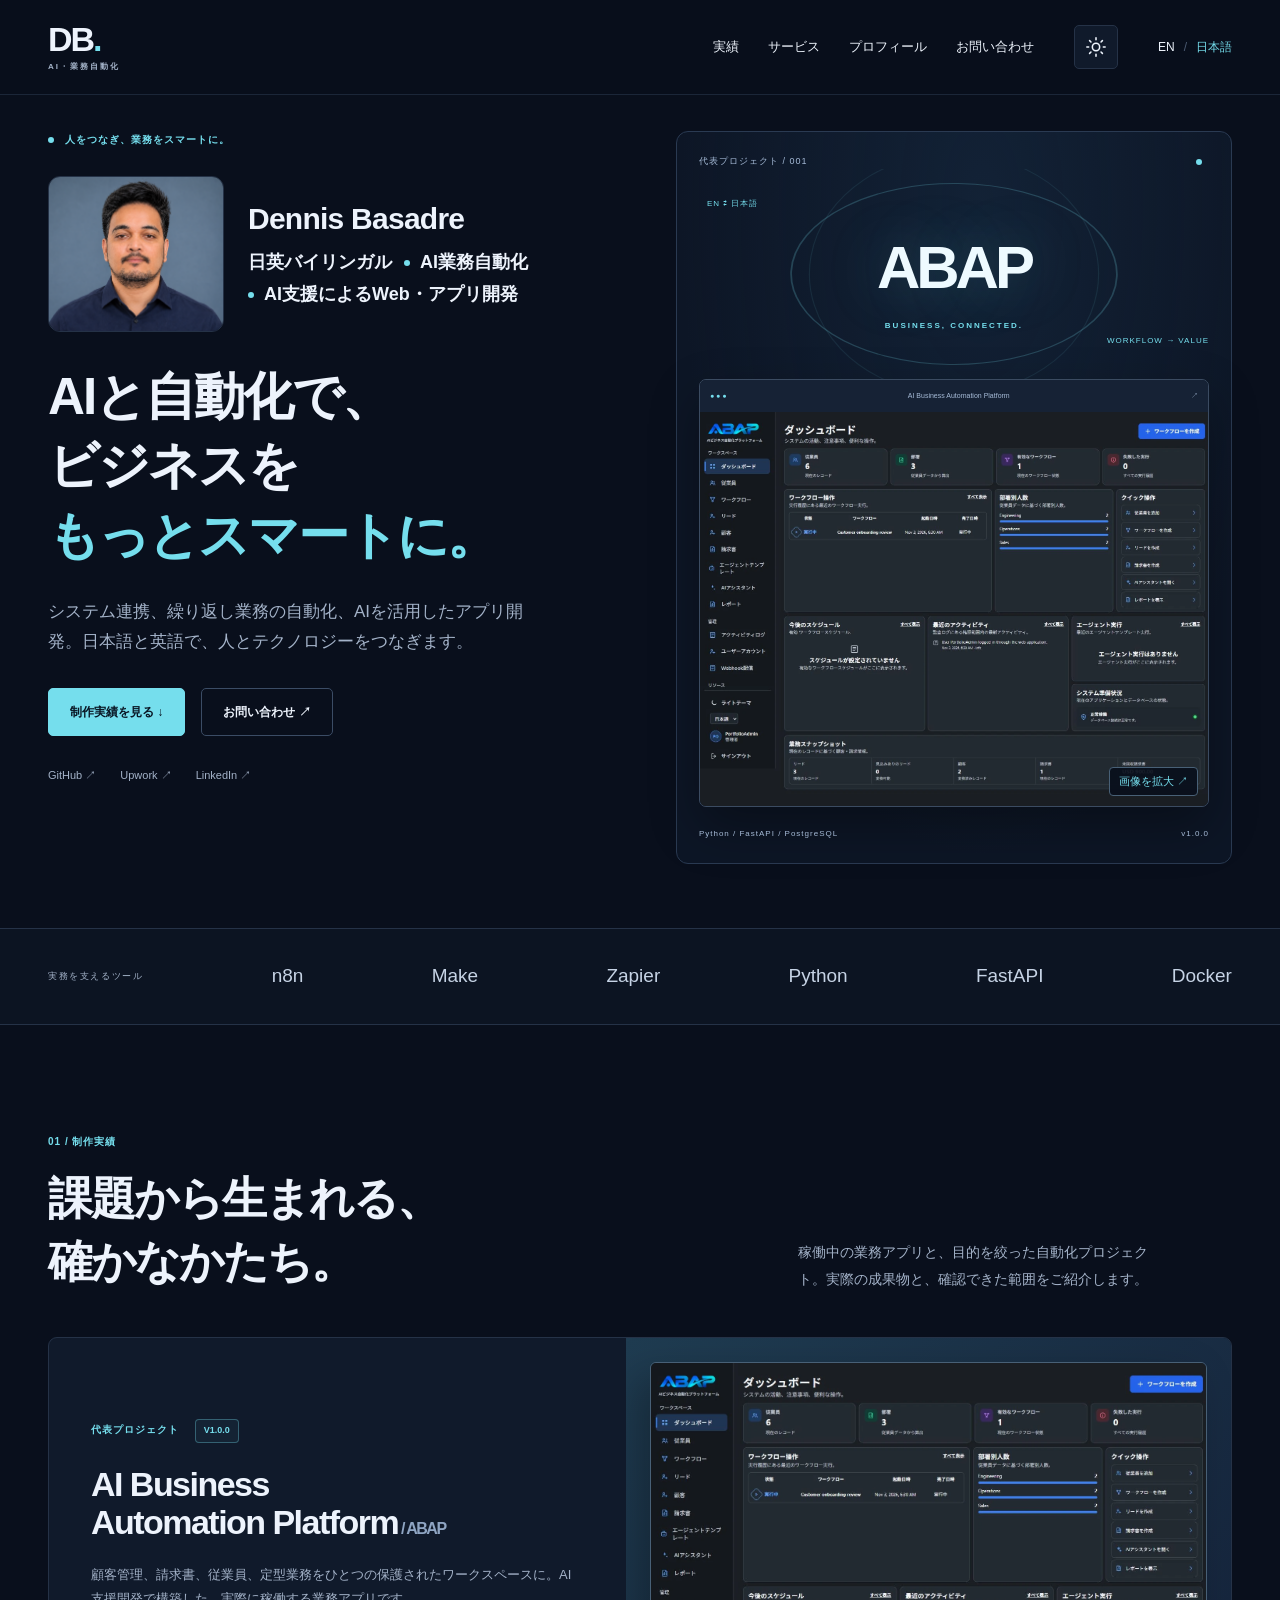
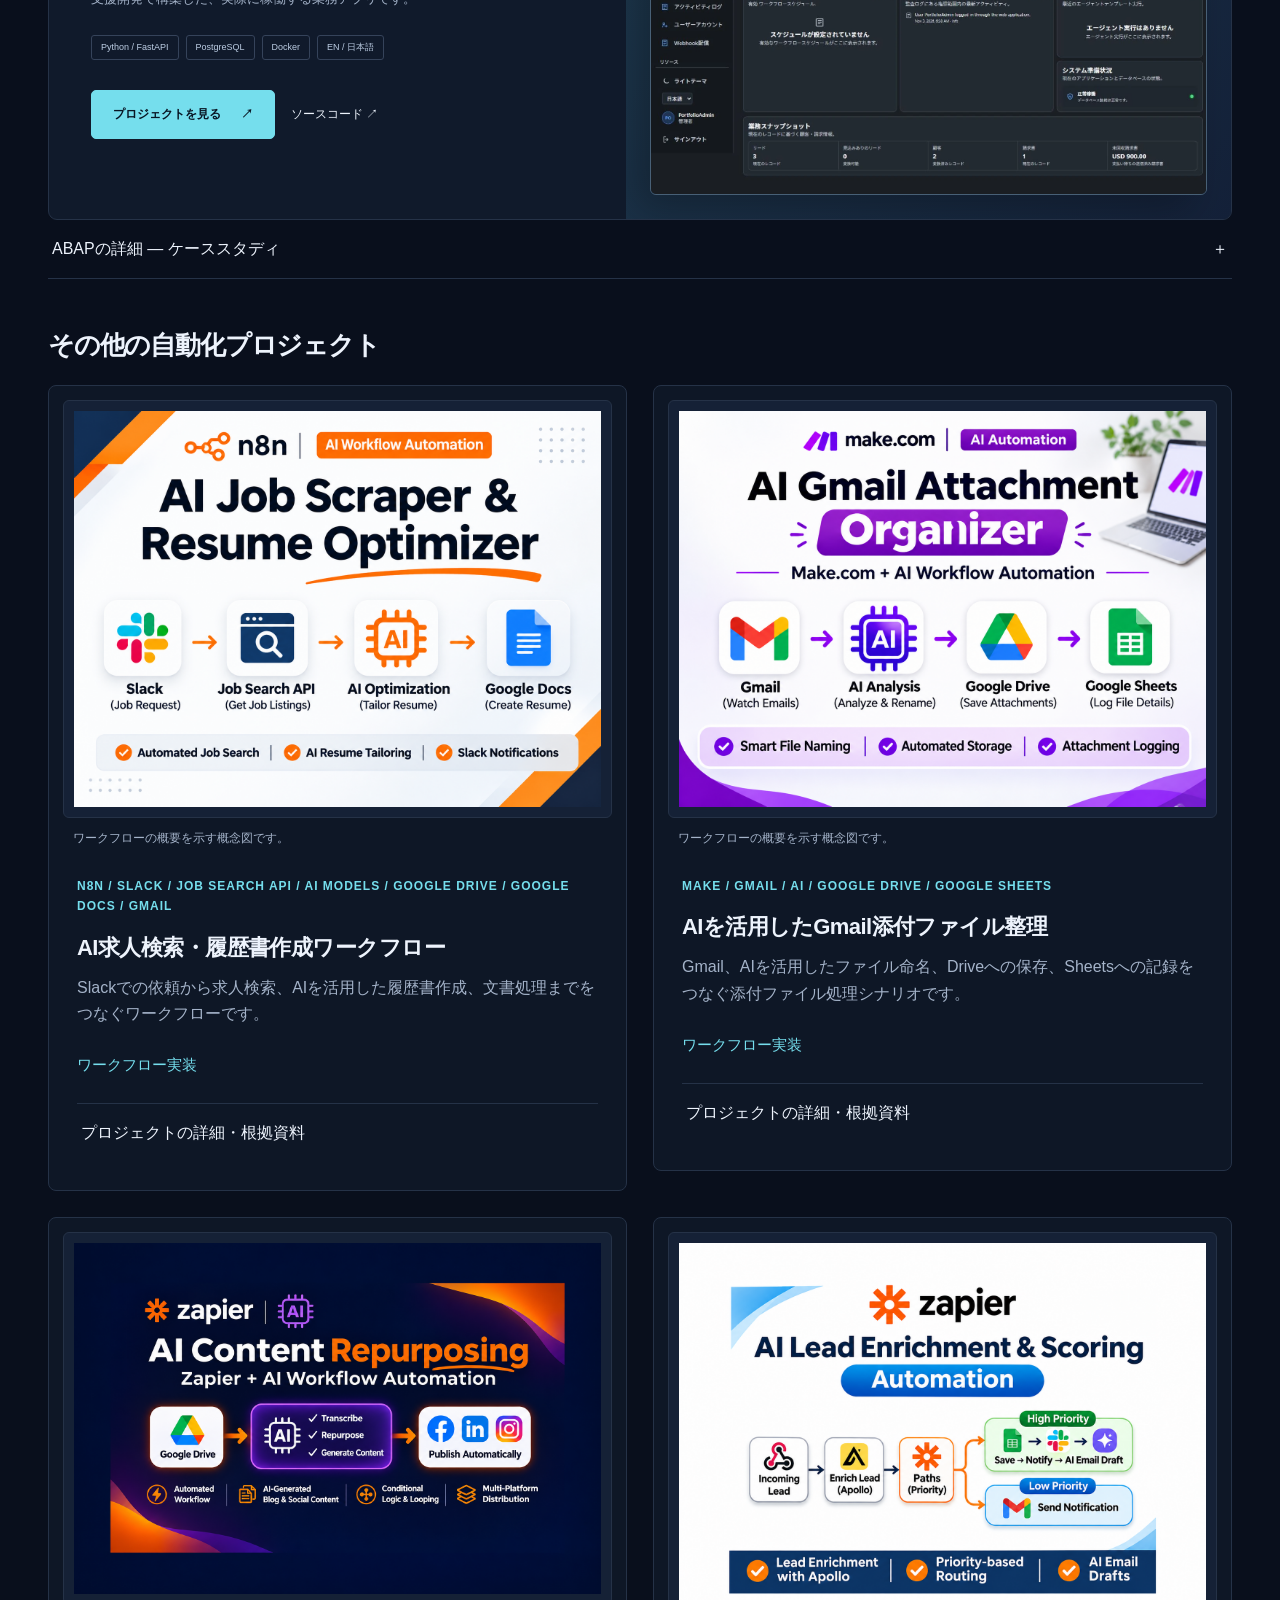
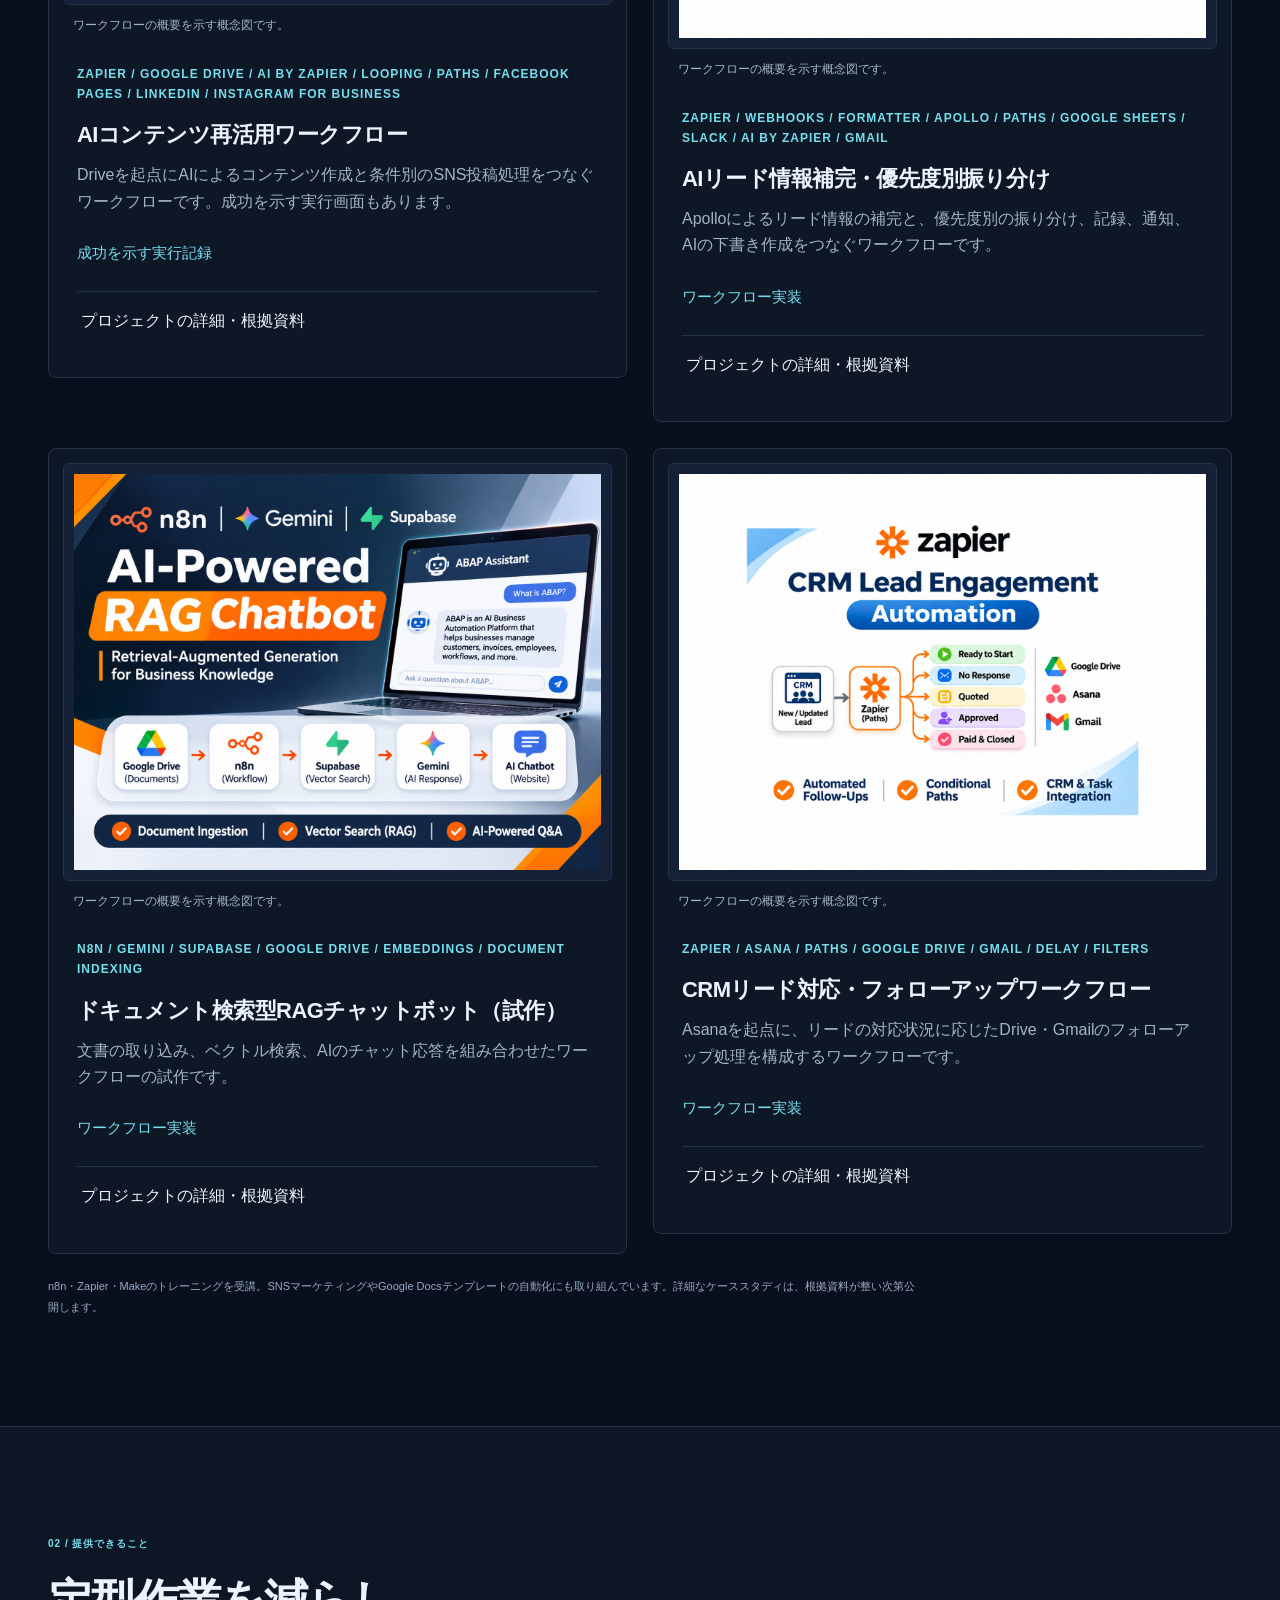
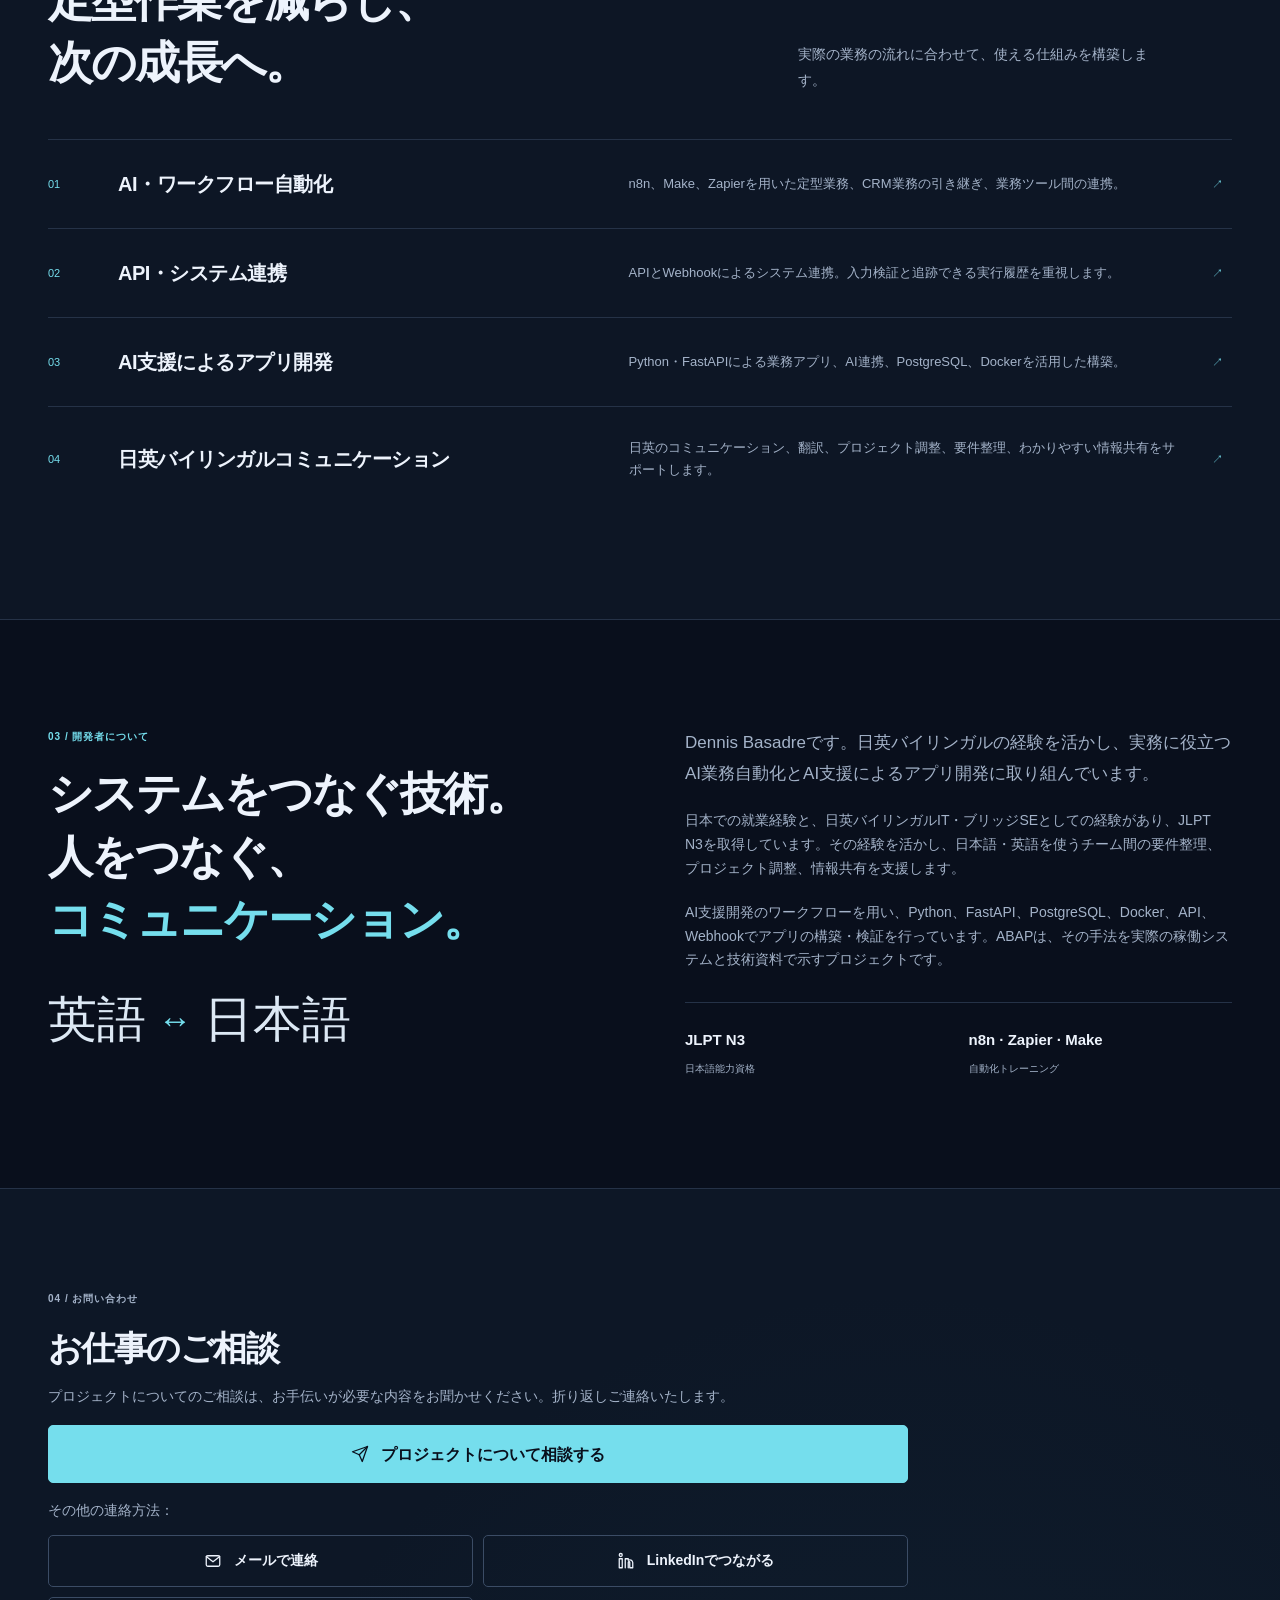
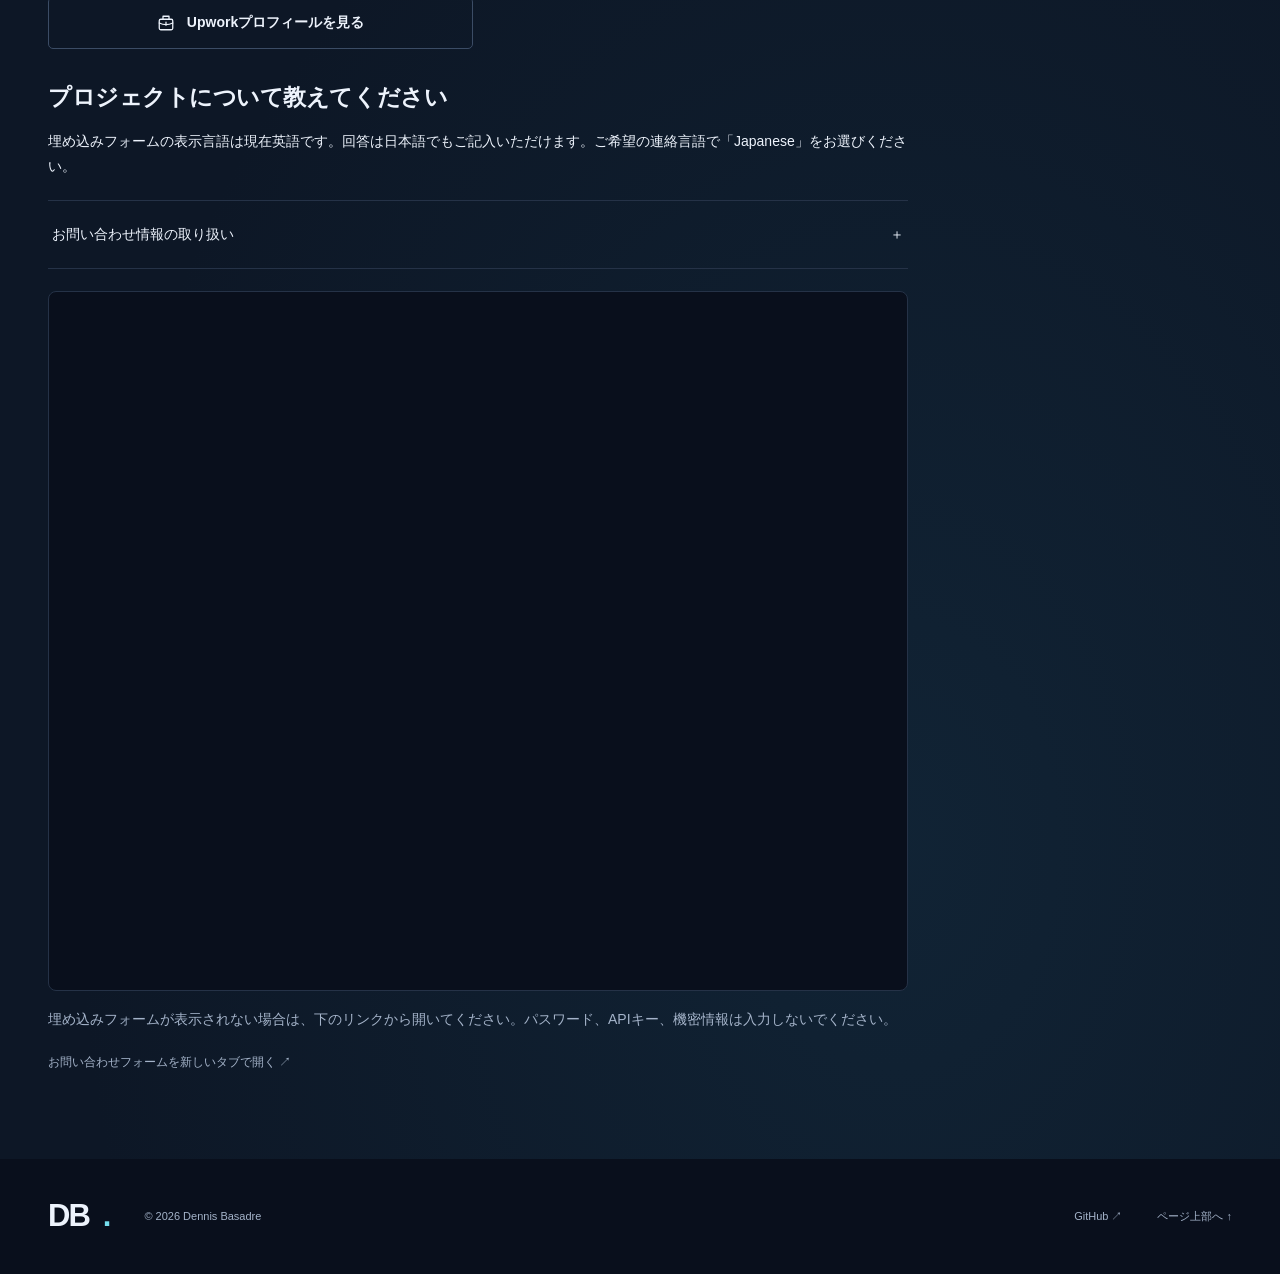
==== commit 414483bc: "Update bilingual profile title to include web building" ====
--- a/ja/index.html
+++ b/ja/index.html
@@ -1,6 +1,6 @@
 <!doctype html><html lang="ja"><head><meta charset="utf-8"><meta name="viewport" content="width=device-width,initial-scale=1"><title>Dennis Basadre｜日英バイリンガル・AI業務自動化</title><meta name="description" content="日英バイリンガルの経験を活かし、AIアプリ、業務自動化、システム連携を構築。ABAPと自動化プロジェクトをご紹介します。"><meta name="theme-color" content="#090f1c"><link rel="canonical" href="https://dennisbasadre.com/ja/"><link rel="alternate" hreflang="en" href="https://dennisbasadre.com/"><link rel="alternate" hreflang="ja" href="https://dennisbasadre.com/ja/"><link rel="alternate" hreflang="x-default" href="https://dennisbasadre.com/"><meta property="og:title" content="Dennis Basadre｜日英バイリンガル・AI業務自動化"><meta property="og:description" content="日英バイリンガルの経験を活かし、AIアプリ、業務自動化、システム連携を構築。ABAPと自動化プロジェクトをご紹介します。"><meta property="og:type" content="website"><meta property="og:url" content="https://dennisbasadre.com/ja/"><meta property="og:locale" content="ja_JP"><meta property="og:image" content="https://dennisbasadre.com/assets/social.png"><meta name="twitter:card" content="summary_large_image"><link rel="icon" href="../favicon.svg"><script src="../theme-init.c12ee86c482d.js"></script><link rel="stylesheet" href="../styles.ebf13f3853fc.css"><link rel="stylesheet" href="../contact-layout.css"><script src="../automation-gallery.cc1d3f5aa731.js" defer></script><script src="../script.309447084f2a.js" defer></script></head><body>
 <a class="skip" href="#main">本文へ移動</a><header><div class="shell nav"><a class="brand" href="#top" aria-label="Dennis Basadre — ホーム"><b>DB<span>.</span></b><small>AI・業務自動化</small></a><button class="menu" aria-expanded="false" aria-controls="navigation">メニュー ☰</button><nav id="navigation" aria-label="メインナビゲーション"><a href="#work">実績</a><a href="#services">サービス</a><a href="#about">プロフィール</a><a href="#contact">お問い合わせ</a></nav><button class="theme-toggle" type="button" aria-label="ライトモード" aria-pressed="false" hidden><svg class="theme-sun" viewBox="0 0 24 24" fill="none" stroke="currentColor" stroke-width="1.7" stroke-linecap="round" aria-hidden="true" focusable="false"><circle cx="12" cy="12" r="4"/><path d="M12 2v2m0 16v2M2 12h2m16 0h2M5 5l1.5 1.5m11 11L19 19M5 19l1.5-1.5m11-11L19 5"/></svg><svg class="theme-moon" viewBox="0 0 24 24" fill="none" stroke="currentColor" stroke-width="1.7" stroke-linecap="round" stroke-linejoin="round" aria-hidden="true" focusable="false"><path d="M20.5 14.5A9 9 0 0 1 9.5 3.5a9 9 0 1 0 11 11Z"/></svg></button><div class="language" aria-label="Language"><a lang="en" data-language="en"  href="../">EN</a><span>/</span><a lang="ja" data-language="ja" aria-current="page" href="./">日本語</a></div></div></header>
-<main id="main"><section class="hero shell" id="top"><div class="hero-copy"><p class="eyebrow"><span class="dot"></span> 人をつなぎ、業務をスマートに。</p><div class="hero-profile"><img class="profile-photo" src="../assets/dennis-portrait.c31bb379e9b0.png" width="707" height="627" alt="Dennis Basadreのポートレート" decoding="async"><div><p class="profile-name">Dennis Basadre</p><p class="identity"><span class="role-item"><span>日英バイリンガル</span></span> <span class="role-item"><span class="role-dot" aria-hidden="true"></span><span>AI業務自動化</span></span> <span class="role-item"><span class="role-dot" aria-hidden="true"></span><span>AI支援によるアプリ開発</span></span></p></div></div><h1>AIと自動化で、<br>ビジネスを<br><em>もっとスマートに。</em></h1><p class="lede">システム連携、繰り返し業務の自動化、AIを活用したアプリ開発。日本語と英語で、人とテクノロジーをつなぎます。</p><div class="actions"><a class="button primary" href="#work">制作実績を見る ↓</a><a class="button quiet" href="#contact">お問い合わせ ↗</a></div><div class="social"><a class="" href="https://github.com/Denxell17" target="_blank" rel="noopener noreferrer">GitHub <span aria-hidden="true">↗</span></a><a class="" href="https://www.upwork.com/freelancers/~018e55b8cb4f803cf1" target="_blank" rel="noopener noreferrer">Upwork <span aria-hidden="true">↗</span></a><a class="" href="https://www.linkedin.com/in/dennis-bernard-basadre-949508235" target="_blank" rel="noopener noreferrer">LinkedIn <span aria-hidden="true">↗</span></a></div></div>
+<main id="main"><section class="hero shell" id="top"><div class="hero-copy"><p class="eyebrow"><span class="dot"></span> 人をつなぎ、業務をスマートに。</p><div class="hero-profile"><img class="profile-photo" src="../assets/dennis-portrait.c31bb379e9b0.png" width="707" height="627" alt="Dennis Basadreのポートレート" decoding="async"><div><p class="profile-name">Dennis Basadre</p><p class="identity"><span class="role-item"><span>日英バイリンガル</span></span> <span class="role-item"><span class="role-dot" aria-hidden="true"></span><span>AI業務自動化</span></span> <span class="role-item"><span class="role-dot" aria-hidden="true"></span><span>AI支援によるWeb・アプリ開発</span></span></p></div></div><h1>AIと自動化で、<br>ビジネスを<br><em>もっとスマートに。</em></h1><p class="lede">システム連携、繰り返し業務の自動化、AIを活用したアプリ開発。日本語と英語で、人とテクノロジーをつなぎます。</p><div class="actions"><a class="button primary" href="#work">制作実績を見る ↓</a><a class="button quiet" href="#contact">お問い合わせ ↗</a></div><div class="social"><a class="" href="https://github.com/Denxell17" target="_blank" rel="noopener noreferrer">GitHub <span aria-hidden="true">↗</span></a><a class="" href="https://www.upwork.com/freelancers/~018e55b8cb4f803cf1" target="_blank" rel="noopener noreferrer">Upwork <span aria-hidden="true">↗</span></a><a class="" href="https://www.linkedin.com/in/dennis-bernard-basadre-949508235" target="_blank" rel="noopener noreferrer">LinkedIn <span aria-hidden="true">↗</span></a></div></div>
 <div class="hero-art"><div class="art-label"><span>代表プロジェクト / 001</span><span class="dot"></span></div><div class="orbit" aria-hidden="true"><span class="orbit-tag">EN ⇄ 日本語</span><span class="orbit-tag second">WORKFLOW → VALUE</span><div class="core">ABAP<span>BUSINESS, CONNECTED.</span></div></div><div class="hero-screen"><div class="window-bar"><span>● ● ●</span><span>AI Business Automation Platform</span><span>↗</span></div><a class="hero-enlarge" href="../assets/abap-dashboard-current-ja.webp" data-image-viewer aria-label="ABAPダッシュボード画像を拡大"><img src="../assets/abap-dashboard-current-ja.webp" width="1424" height="1105" alt="架空のデモデータを表示したABAPの日本語ダッシュボード" fetchpriority="high"><span class="enlarge-hint" aria-hidden="true">画像を拡大 ↗</span></a></div><div class="art-bottom"><span>Python / FastAPI / PostgreSQL</span><span>v1.0.0</span></div></div></section>
 <div class="stack-strip"><div class="shell"><span>実務を支えるツール</span><strong>n8n</strong><strong>Make</strong><strong>Zapier</strong><strong>Python</strong><strong>FastAPI</strong><strong>Docker</strong></div></div>
 <section class="section shell" id="work"><div class="section-head"><div><p class="eyebrow">01 / 制作実績</p><h2>課題から生まれる、<br>確かなかたち。</h2></div><p>稼働中の業務アプリと、目的を絞った自動化プロジェクト。実際の成果物と、確認できた範囲をご紹介します。</p></div>
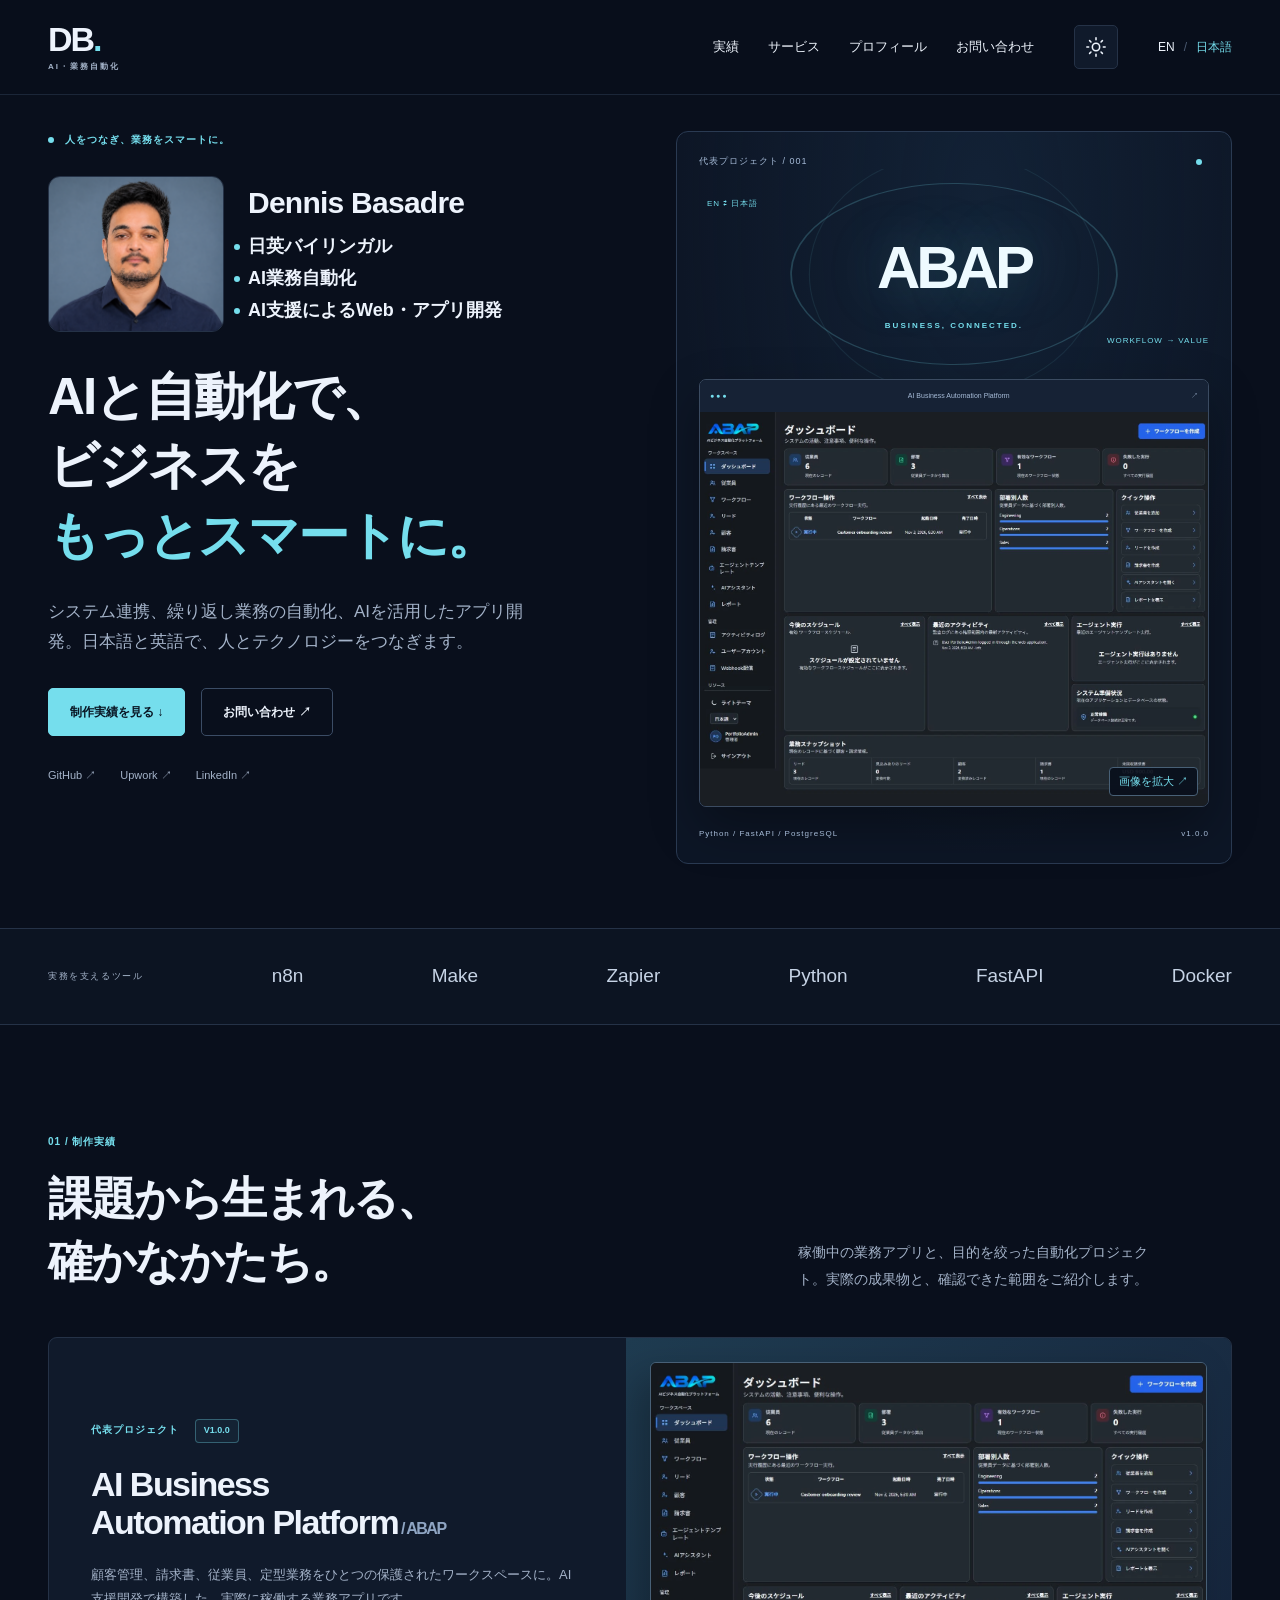
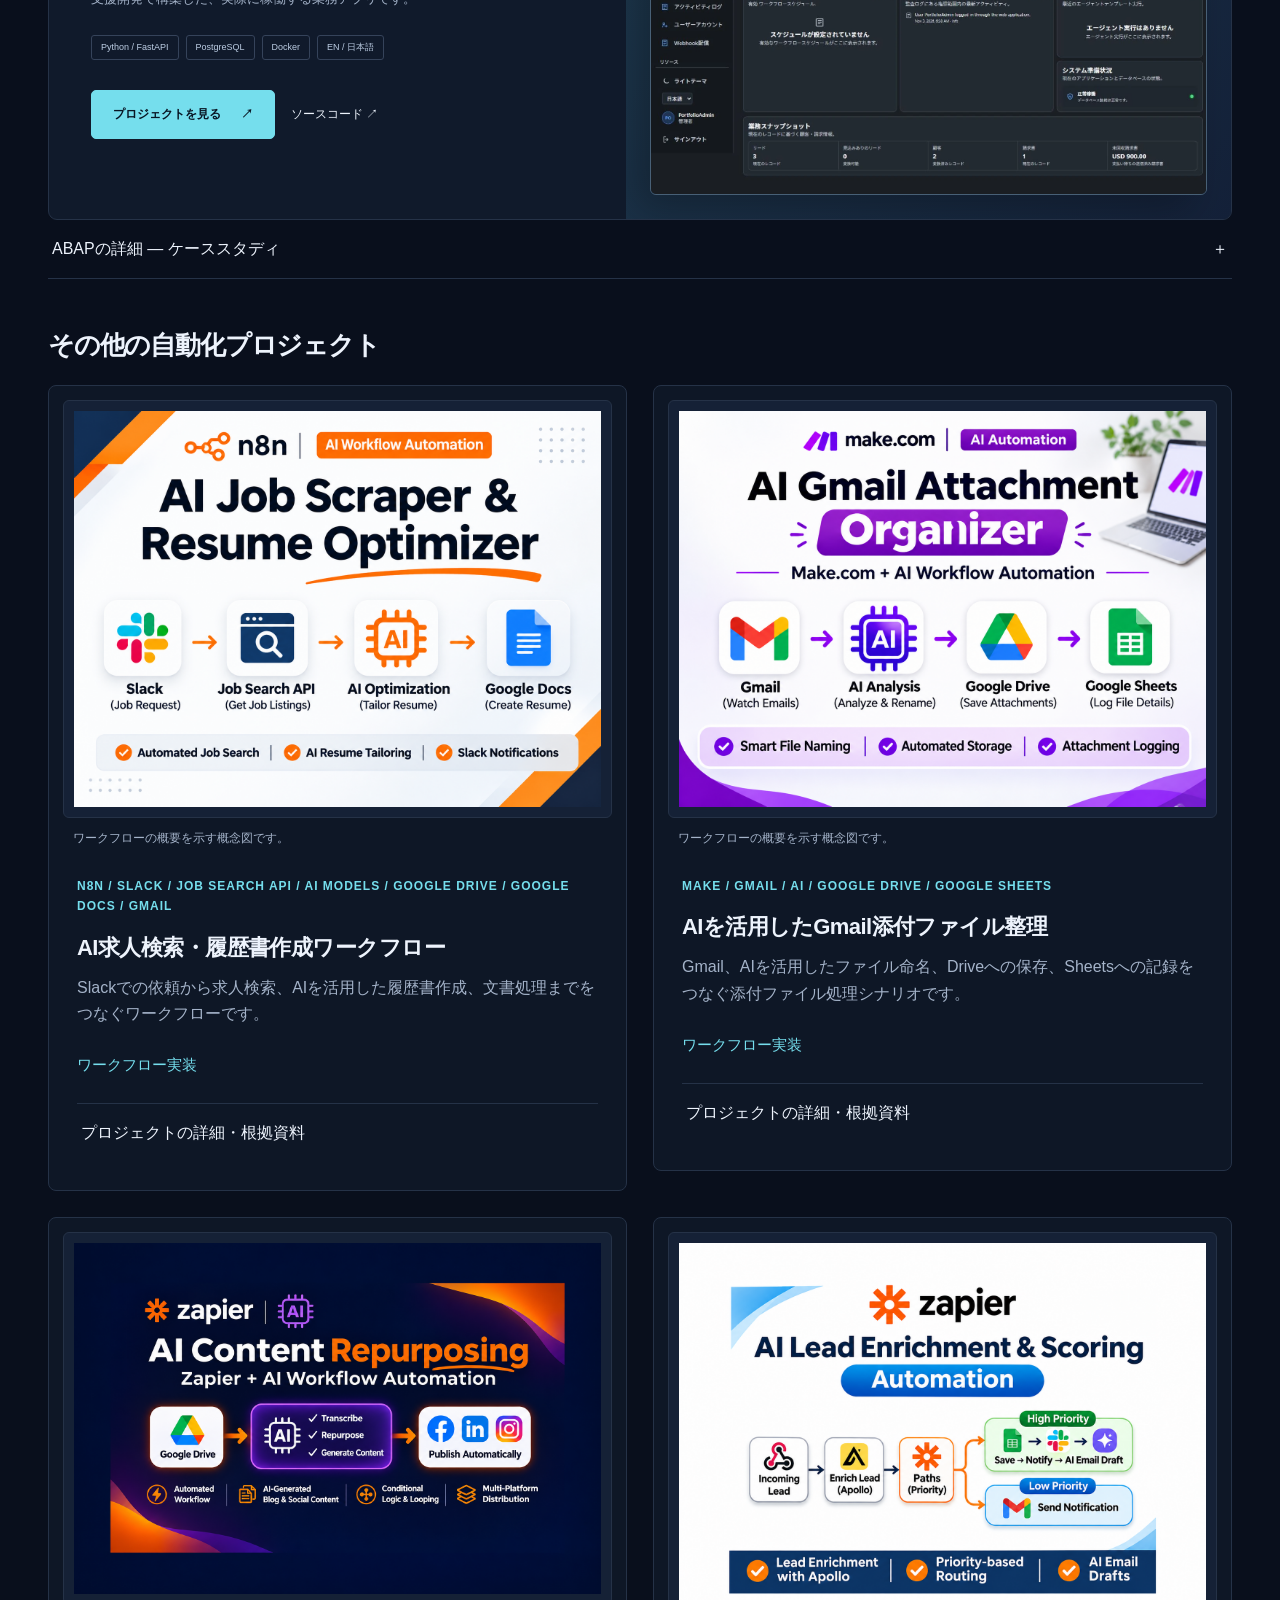
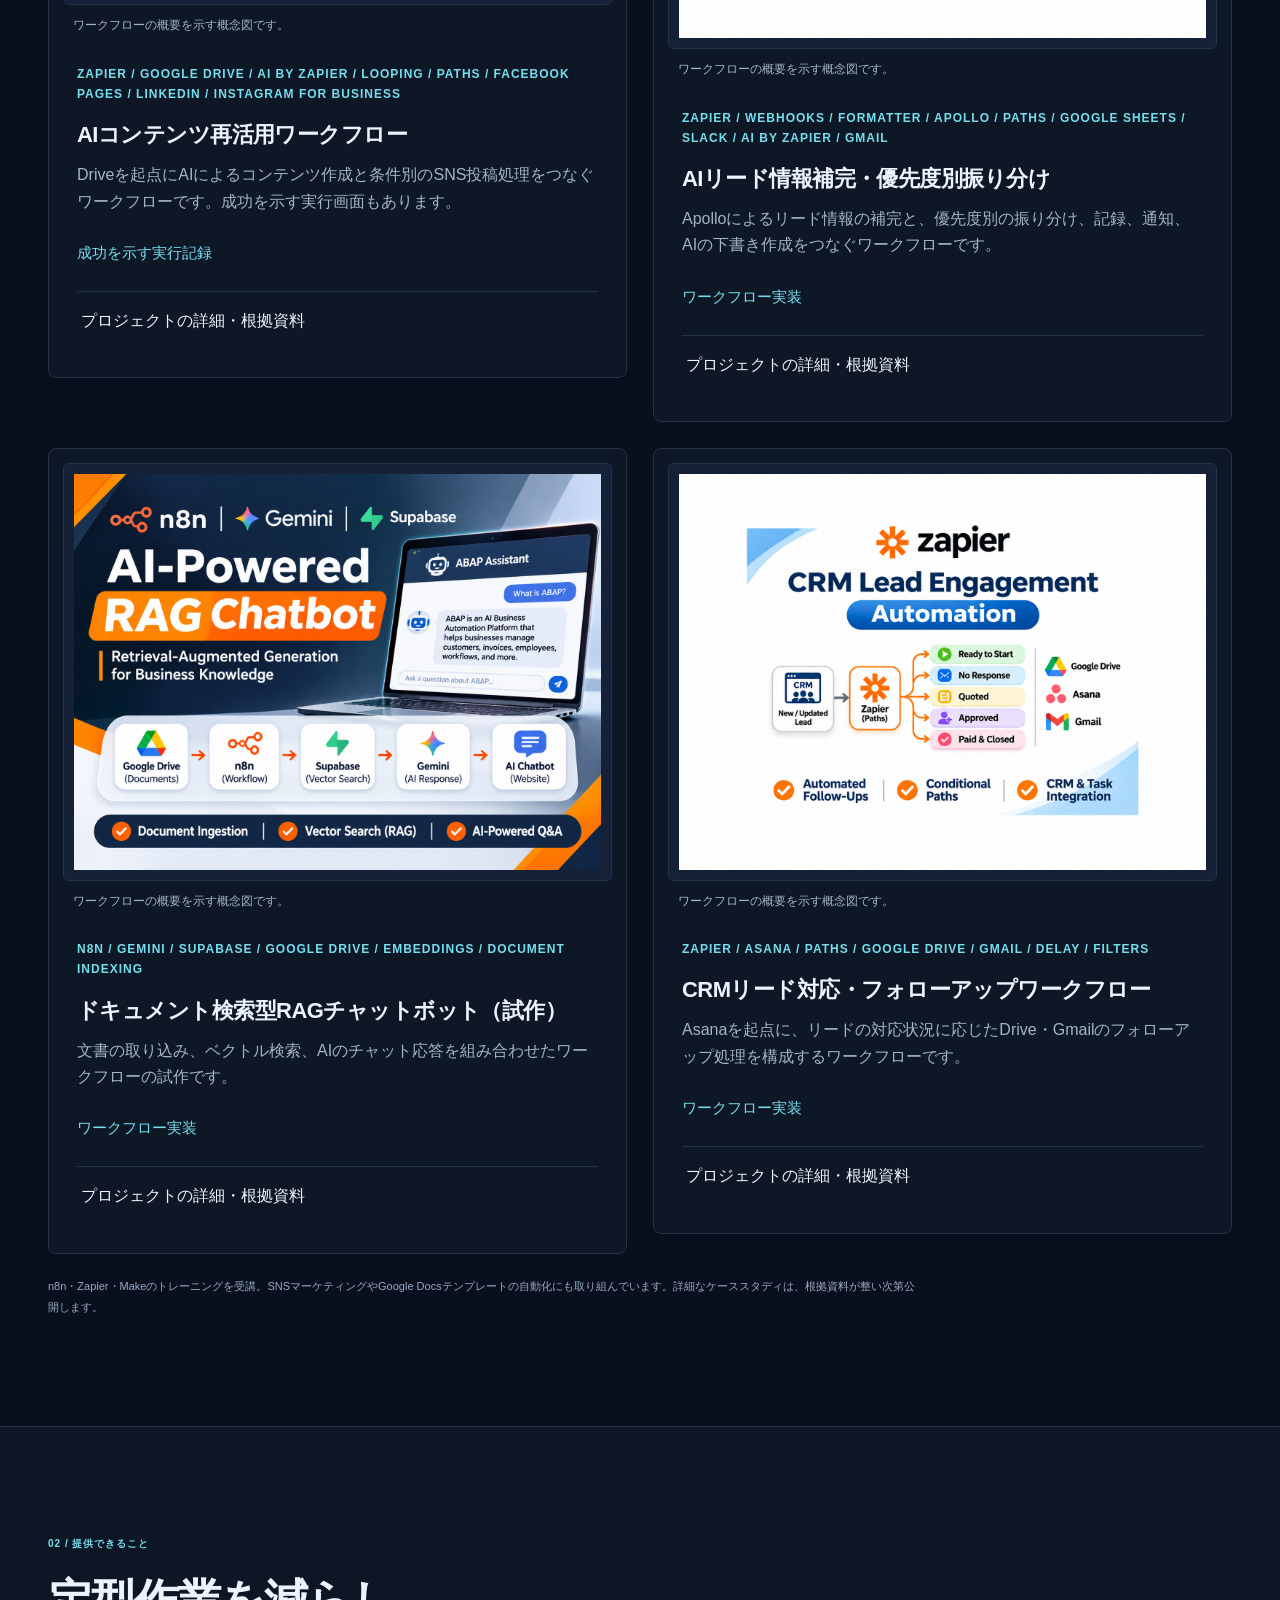
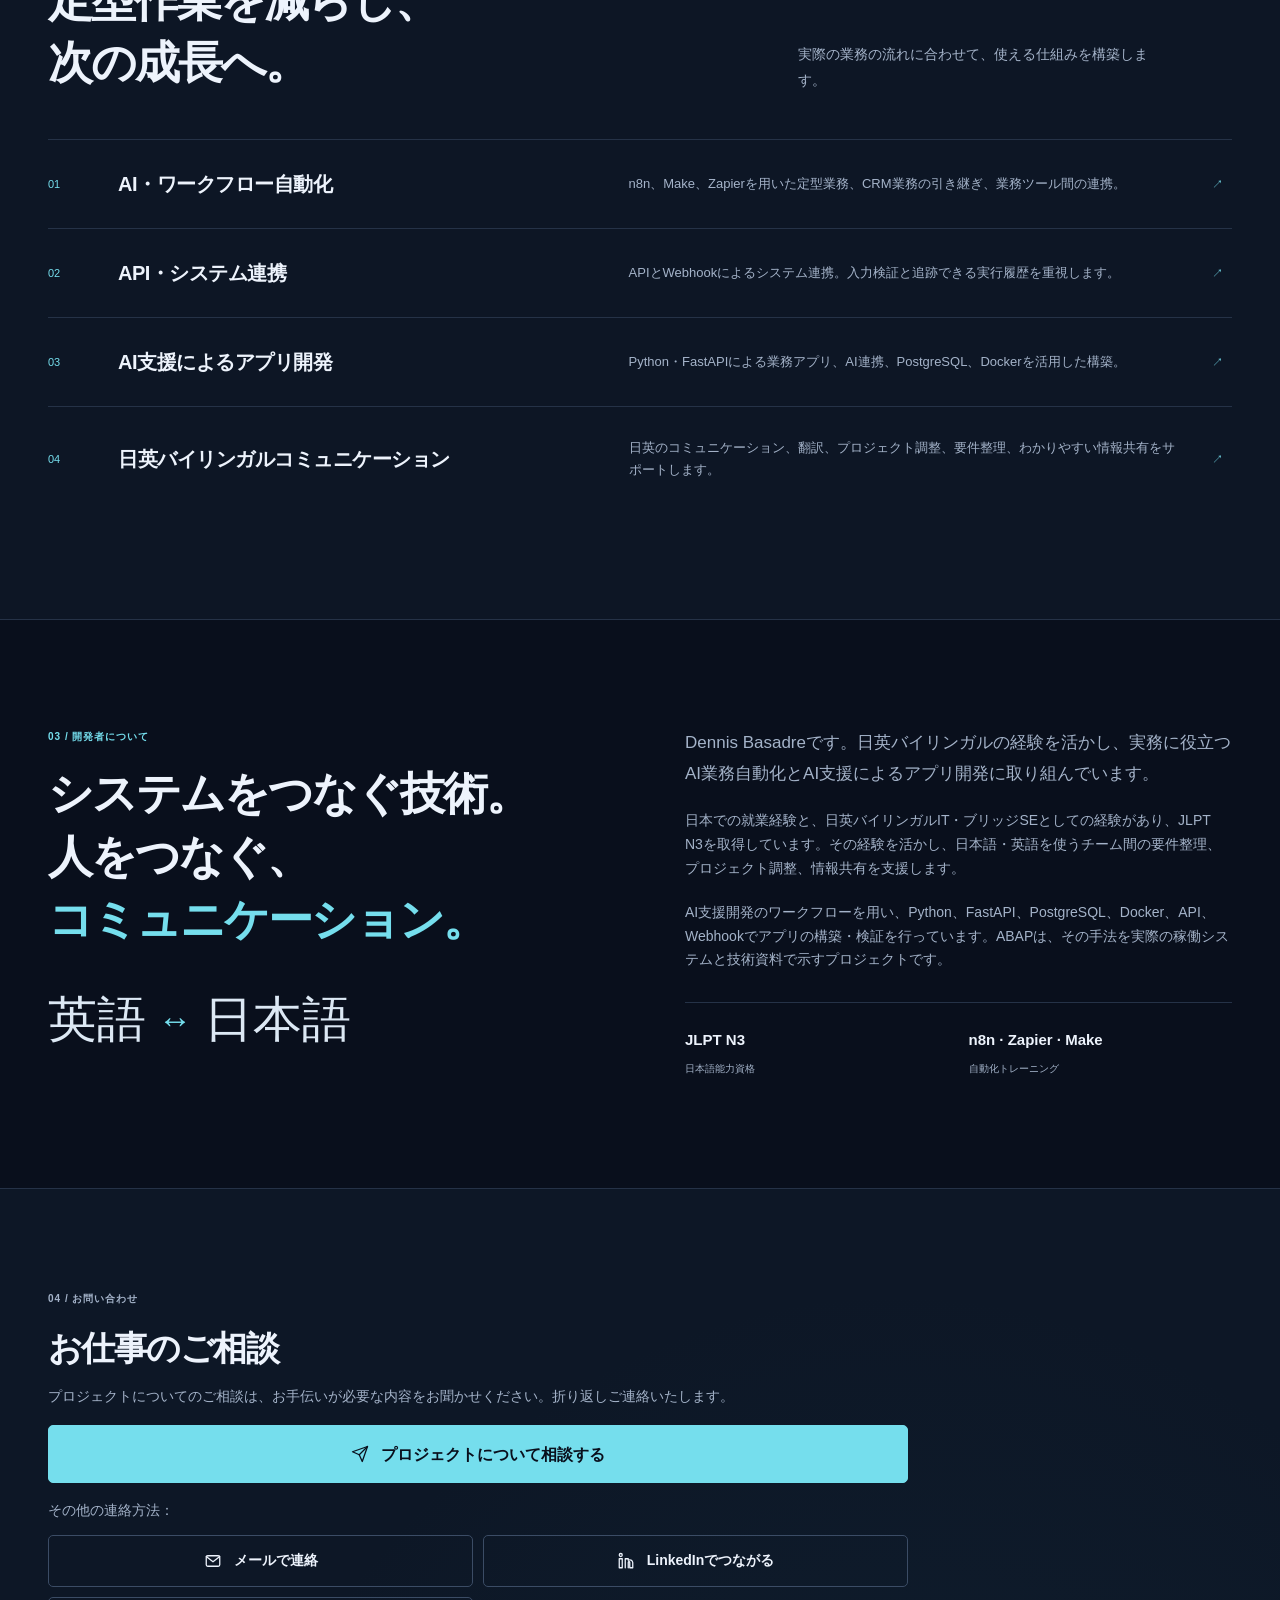
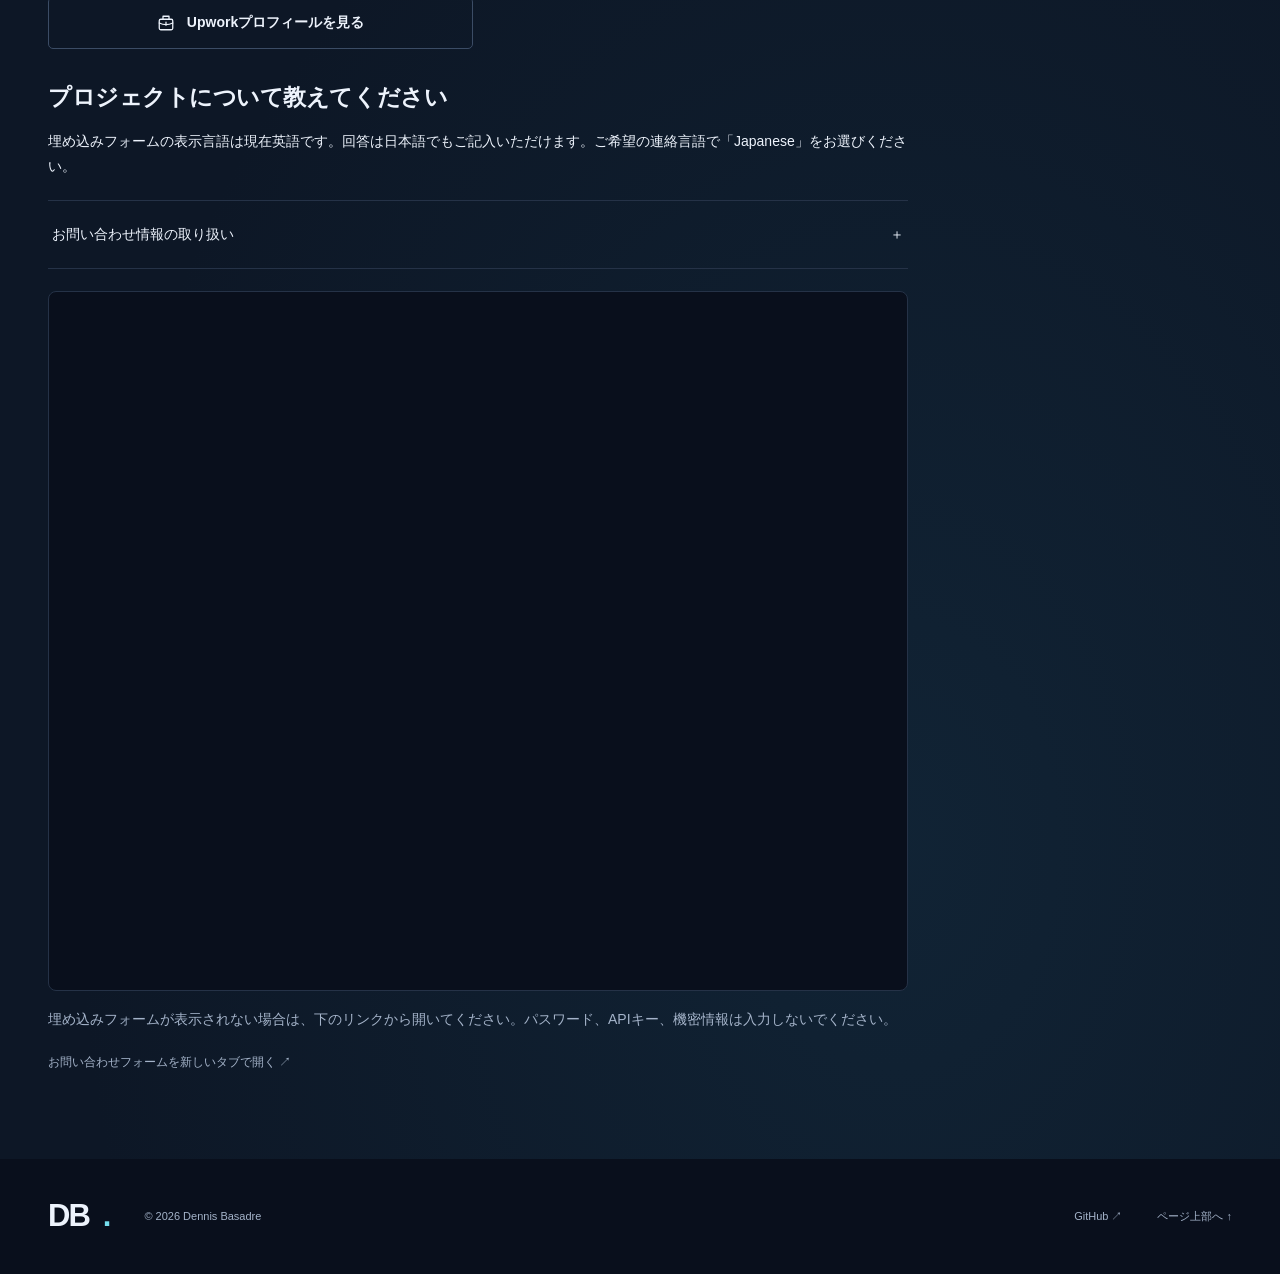
==== commit 95e54f9d: "Align bilingual profile titles with consistent hanging bullets" ====
--- a/ja/index.html
+++ b/ja/index.html
@@ -1,6 +1,6 @@
-<!doctype html><html lang="ja"><head><meta charset="utf-8"><meta name="viewport" content="width=device-width,initial-scale=1"><title>Dennis Basadre｜日英バイリンガル・AI業務自動化</title><meta name="description" content="日英バイリンガルの経験を活かし、AIアプリ、業務自動化、システム連携を構築。ABAPと自動化プロジェクトをご紹介します。"><meta name="theme-color" content="#090f1c"><link rel="canonical" href="https://dennisbasadre.com/ja/"><link rel="alternate" hreflang="en" href="https://dennisbasadre.com/"><link rel="alternate" hreflang="ja" href="https://dennisbasadre.com/ja/"><link rel="alternate" hreflang="x-default" href="https://dennisbasadre.com/"><meta property="og:title" content="Dennis Basadre｜日英バイリンガル・AI業務自動化"><meta property="og:description" content="日英バイリンガルの経験を活かし、AIアプリ、業務自動化、システム連携を構築。ABAPと自動化プロジェクトをご紹介します。"><meta property="og:type" content="website"><meta property="og:url" content="https://dennisbasadre.com/ja/"><meta property="og:locale" content="ja_JP"><meta property="og:image" content="https://dennisbasadre.com/assets/social.png"><meta name="twitter:card" content="summary_large_image"><link rel="icon" href="../favicon.svg"><script src="../theme-init.c12ee86c482d.js"></script><link rel="stylesheet" href="../styles.ebf13f3853fc.css"><link rel="stylesheet" href="../contact-layout.css"><script src="../automation-gallery.cc1d3f5aa731.js" defer></script><script src="../script.309447084f2a.js" defer></script></head><body>
+<!doctype html><html lang="ja"><head><meta charset="utf-8"><meta name="viewport" content="width=device-width,initial-scale=1"><title>Dennis Basadre｜日英バイリンガル・AI業務自動化</title><meta name="description" content="日英バイリンガルの経験を活かし、AIアプリ、業務自動化、システム連携を構築。ABAPと自動化プロジェクトをご紹介します。"><meta name="theme-color" content="#090f1c"><link rel="canonical" href="https://dennisbasadre.com/ja/"><link rel="alternate" hreflang="en" href="https://dennisbasadre.com/"><link rel="alternate" hreflang="ja" href="https://dennisbasadre.com/ja/"><link rel="alternate" hreflang="x-default" href="https://dennisbasadre.com/"><meta property="og:title" content="Dennis Basadre｜日英バイリンガル・AI業務自動化"><meta property="og:description" content="日英バイリンガルの経験を活かし、AIアプリ、業務自動化、システム連携を構築。ABAPと自動化プロジェクトをご紹介します。"><meta property="og:type" content="website"><meta property="og:url" content="https://dennisbasadre.com/ja/"><meta property="og:locale" content="ja_JP"><meta property="og:image" content="https://dennisbasadre.com/assets/social.png"><meta name="twitter:card" content="summary_large_image"><link rel="icon" href="../favicon.svg"><script src="../theme-init.c12ee86c482d.js"></script><link rel="stylesheet" href="../styles.3eb2b4b9e2f3.css"><link rel="stylesheet" href="../contact-layout.css"><script src="../automation-gallery.cc1d3f5aa731.js" defer></script><script src="../script.309447084f2a.js" defer></script></head><body>
 <a class="skip" href="#main">本文へ移動</a><header><div class="shell nav"><a class="brand" href="#top" aria-label="Dennis Basadre — ホーム"><b>DB<span>.</span></b><small>AI・業務自動化</small></a><button class="menu" aria-expanded="false" aria-controls="navigation">メニュー ☰</button><nav id="navigation" aria-label="メインナビゲーション"><a href="#work">実績</a><a href="#services">サービス</a><a href="#about">プロフィール</a><a href="#contact">お問い合わせ</a></nav><button class="theme-toggle" type="button" aria-label="ライトモード" aria-pressed="false" hidden><svg class="theme-sun" viewBox="0 0 24 24" fill="none" stroke="currentColor" stroke-width="1.7" stroke-linecap="round" aria-hidden="true" focusable="false"><circle cx="12" cy="12" r="4"/><path d="M12 2v2m0 16v2M2 12h2m16 0h2M5 5l1.5 1.5m11 11L19 19M5 19l1.5-1.5m11-11L19 5"/></svg><svg class="theme-moon" viewBox="0 0 24 24" fill="none" stroke="currentColor" stroke-width="1.7" stroke-linecap="round" stroke-linejoin="round" aria-hidden="true" focusable="false"><path d="M20.5 14.5A9 9 0 0 1 9.5 3.5a9 9 0 1 0 11 11Z"/></svg></button><div class="language" aria-label="Language"><a lang="en" data-language="en"  href="../">EN</a><span>/</span><a lang="ja" data-language="ja" aria-current="page" href="./">日本語</a></div></div></header>
-<main id="main"><section class="hero shell" id="top"><div class="hero-copy"><p class="eyebrow"><span class="dot"></span> 人をつなぎ、業務をスマートに。</p><div class="hero-profile"><img class="profile-photo" src="../assets/dennis-portrait.c31bb379e9b0.png" width="707" height="627" alt="Dennis Basadreのポートレート" decoding="async"><div><p class="profile-name">Dennis Basadre</p><p class="identity"><span class="role-item"><span>日英バイリンガル</span></span> <span class="role-item"><span class="role-dot" aria-hidden="true"></span><span>AI業務自動化</span></span> <span class="role-item"><span class="role-dot" aria-hidden="true"></span><span>AI支援によるWeb・アプリ開発</span></span></p></div></div><h1>AIと自動化で、<br>ビジネスを<br><em>もっとスマートに。</em></h1><p class="lede">システム連携、繰り返し業務の自動化、AIを活用したアプリ開発。日本語と英語で、人とテクノロジーをつなぎます。</p><div class="actions"><a class="button primary" href="#work">制作実績を見る ↓</a><a class="button quiet" href="#contact">お問い合わせ ↗</a></div><div class="social"><a class="" href="https://github.com/Denxell17" target="_blank" rel="noopener noreferrer">GitHub <span aria-hidden="true">↗</span></a><a class="" href="https://www.upwork.com/freelancers/~018e55b8cb4f803cf1" target="_blank" rel="noopener noreferrer">Upwork <span aria-hidden="true">↗</span></a><a class="" href="https://www.linkedin.com/in/dennis-bernard-basadre-949508235" target="_blank" rel="noopener noreferrer">LinkedIn <span aria-hidden="true">↗</span></a></div></div>
+<main id="main"><section class="hero shell" id="top"><div class="hero-copy"><p class="eyebrow"><span class="dot"></span> 人をつなぎ、業務をスマートに。</p><div class="hero-profile"><img class="profile-photo" src="../assets/dennis-portrait.c31bb379e9b0.png" width="707" height="627" alt="Dennis Basadreのポートレート" decoding="async"><div><p class="profile-name">Dennis Basadre</p><p class="identity"><span class="role-item"><span class="role-dot" aria-hidden="true"></span><span>日英バイリンガル</span></span> <span class="role-item"><span class="role-dot" aria-hidden="true"></span><span>AI業務自動化</span></span> <span class="role-item"><span class="role-dot" aria-hidden="true"></span><span>AI支援によるWeb・アプリ開発</span></span></p></div></div><h1>AIと自動化で、<br>ビジネスを<br><em>もっとスマートに。</em></h1><p class="lede">システム連携、繰り返し業務の自動化、AIを活用したアプリ開発。日本語と英語で、人とテクノロジーをつなぎます。</p><div class="actions"><a class="button primary" href="#work">制作実績を見る ↓</a><a class="button quiet" href="#contact">お問い合わせ ↗</a></div><div class="social"><a class="" href="https://github.com/Denxell17" target="_blank" rel="noopener noreferrer">GitHub <span aria-hidden="true">↗</span></a><a class="" href="https://www.upwork.com/freelancers/~018e55b8cb4f803cf1" target="_blank" rel="noopener noreferrer">Upwork <span aria-hidden="true">↗</span></a><a class="" href="https://www.linkedin.com/in/dennis-bernard-basadre-949508235" target="_blank" rel="noopener noreferrer">LinkedIn <span aria-hidden="true">↗</span></a></div></div>
 <div class="hero-art"><div class="art-label"><span>代表プロジェクト / 001</span><span class="dot"></span></div><div class="orbit" aria-hidden="true"><span class="orbit-tag">EN ⇄ 日本語</span><span class="orbit-tag second">WORKFLOW → VALUE</span><div class="core">ABAP<span>BUSINESS, CONNECTED.</span></div></div><div class="hero-screen"><div class="window-bar"><span>● ● ●</span><span>AI Business Automation Platform</span><span>↗</span></div><a class="hero-enlarge" href="../assets/abap-dashboard-current-ja.webp" data-image-viewer aria-label="ABAPダッシュボード画像を拡大"><img src="../assets/abap-dashboard-current-ja.webp" width="1424" height="1105" alt="架空のデモデータを表示したABAPの日本語ダッシュボード" fetchpriority="high"><span class="enlarge-hint" aria-hidden="true">画像を拡大 ↗</span></a></div><div class="art-bottom"><span>Python / FastAPI / PostgreSQL</span><span>v1.0.0</span></div></div></section>
 <div class="stack-strip"><div class="shell"><span>実務を支えるツール</span><strong>n8n</strong><strong>Make</strong><strong>Zapier</strong><strong>Python</strong><strong>FastAPI</strong><strong>Docker</strong></div></div>
 <section class="section shell" id="work"><div class="section-head"><div><p class="eyebrow">01 / 制作実績</p><h2>課題から生まれる、<br>確かなかたち。</h2></div><p>稼働中の業務アプリと、目的を絞った自動化プロジェクト。実際の成果物と、確認できた範囲をご紹介します。</p></div>
--- a/styles.3eb2b4b9e2f3.css
+++ b/styles.3eb2b4b9e2f3.css
@@ -0,0 +1,178 @@
+:root{color-scheme:dark;--bg:#090f1c;--panel:#101a2b;--ink:#edf3fc;--muted:#a4b3c9;--line:#253247;--accent:#75deed;--blue:#9bbcff}*{box-sizing:border-box}html{scroll-behavior:smooth;scroll-padding-top:100px}body{margin:0;background:var(--bg);color:var(--ink);font:16px/1.7 Inter,"Segoe UI","Yu Gothic",Meiryo,sans-serif}a{color:inherit;text-decoration:none}button{font:inherit}img{display:block;max-width:100%;height:auto}h1,h2,h3,h4,p,figure{margin:0}p{color:var(--muted)}h1,h2,h3{line-height:1.12;letter-spacing:-.045em;font-weight:600}em{font-style:normal;color:var(--accent)}a,button,summary{-webkit-tap-highlight-color:transparent}a:focus-visible,button:focus-visible,summary:focus-visible{outline:3px solid var(--accent);outline-offset:6px}a:hover{color:var(--accent)}.shell{width:min(1280px,calc(100% - 96px));margin:auto}.skip{position:fixed;top:-100px;left:20px;z-index:50;background:var(--accent);color:var(--bg);padding:12px}.skip:focus{top:12px}header{position:sticky;top:0;z-index:20;background:#090f1cf2;border-bottom:1px solid #253247aa;backdrop-filter:blur(14px)}.nav{height:94px;display:flex;align-items:center;gap:40px}.brand{display:flex;align-items:center;gap:14px;font-size:14px;font-weight:600;white-space:nowrap}.brand>b,footer>.brand{font-size:31px;letter-spacing:-2px}.brand span span,.brand>b>span,footer .brand span{color:var(--accent)}.brand small{display:block;font-size:9px;letter-spacing:2px;color:var(--muted);margin-top:1px}nav{margin-left:auto;display:flex;gap:29px;font-size:13px}.language{display:flex;align-items:center;gap:9px;font-size:12px;white-space:nowrap}.language span{color:#4c5b73}.language [aria-current]{color:var(--accent)}.menu{display:none}.hero{min-height:760px;display:grid;grid-template-columns:1.05fr 1fr;gap:44px;align-items:center;padding-top:82px;padding-bottom:92px}.eyebrow{font-size:10px;font-weight:600;letter-spacing:2.1px;color:var(--accent);text-transform:uppercase}.dot{display:inline-block;width:6px;height:6px;border-radius:50%;background:var(--accent);margin-right:7px}.identity{font-size:11px;margin:23px 0 17px;color:#bdcce0}h1{font-size:clamp(42px,4.8vw,68px);line-height:1.08}.lede{font-size:17px;line-height:1.8}.hero .lede{max-width:490px;margin-top:27px}.actions{display:flex;flex-wrap:wrap;align-items:center;gap:16px;margin-top:30px}.button{display:inline-flex;align-items:center;justify-content:center;gap:20px;padding:13px 21px;font-size:12px;font-weight:600;border:1px solid #3b4c65;border-radius:5px;min-height:48px;transition:background .2s,transform .2s}.button:hover{transform:translateY(-2px)}.primary{background:var(--accent);color:#091624;border-color:var(--accent)}.primary:hover{background:#b9f5ff;color:#091624}.quiet:hover{background:var(--panel)}.social{display:flex;gap:24px;margin-top:30px;font-size:11px;color:var(--muted)}.hero-art{position:relative;border:1px solid #2a3a52;border-radius:12px;padding:22px;background:radial-gradient(ellipse at 55% 10%,#1c385457,transparent 70%),#0d1626;transform:none}.art-label,.art-bottom,.window-bar{display:flex;align-items:center;justify-content:space-between;font-size:9px;letter-spacing:1px;color:#a6bbd7}.orbit{height:210px;position:relative;display:grid;place-items:center;overflow:hidden}.orbit:before,.orbit:after{content:'';position:absolute;width:180px;height:180px;border:1px solid #75deed36;border-radius:50%;transform:scaleX(1.8) rotate(-20deg)}.orbit:after{width:240px;height:240px;transform:scaleX(1.2) rotate(30deg);border-color:#75deed15}.core{font-size:60px;letter-spacing:-4px;font-weight:600;z-index:1;color:#eefaff;text-shadow:0 0 60px #75deed44}.core span{display:block;font-size:8px;letter-spacing:2px;text-align:center;color:var(--accent)}.orbit-tag{position:absolute;top:28px;left:8px;font-size:8px;letter-spacing:1px;color:var(--accent)}.orbit-tag.second{top:auto;left:auto;right:0;bottom:32px}.hero-screen{overflow:hidden;border:1px solid #3b4b61;border-radius:7px;box-shadow:0 20px 50px #0005}.window-bar{background:#162235;padding:10px;font-size:7px;letter-spacing:0}.window-bar>span:first-child{color:#75deed}.hero-screen img{width:100%}.art-bottom{margin-top:20px;font-size:8px}.stack-strip{border-block:1px solid var(--line);background:#0c1422}.stack-strip>.shell{display:flex;justify-content:space-between;align-items:center;gap:24px;min-height:95px;flex-wrap:wrap;padding-block:20px}.stack-strip span{font-size:9px;letter-spacing:1.6px;color:var(--muted)}.stack-strip strong{font-size:19px;font-weight:500;color:#c6d3e5}.section{padding-top:108px;padding-bottom:108px}.section-head{display:grid;grid-template-columns:1.5fr 1fr;gap:100px;align-items:end;margin-bottom:45px}h2{font-size:clamp(34px,3.5vw,48px);line-height:1.16}.section-head h2,.about h2{margin-top:17px}.section-head>p{font-size:14px;max-width:370px;line-height:1.9}.flagship{border:1px solid var(--line);border-radius:9px;overflow:hidden;background:var(--panel);display:grid;grid-template-columns:1fr 1.05fr;align-items:center}.flagship-copy{padding:42px}.badge{display:inline-block;border:1px solid #75deed55;background:#75deed0c;border-radius:4px;padding:3px 8px;margin-left:12px;font-size:9px;letter-spacing:0}.flagship h3{font-size:34px;margin:22px 0}.muted{font-size:16px;color:#8fa5c3;white-space:nowrap}.flagship p:not(.eyebrow){font-size:13px;line-height:1.9}.tags{display:flex;flex-wrap:wrap;gap:7px;margin-top:23px}.tags span{padding:4px 9px;border:1px solid #35435a;border-radius:3px;font-size:9px;color:#bccde3}.text-link{font-size:12px}.product-shot{padding:35px 0 35px 25px;background:linear-gradient(130deg,#1f3c51,#142139);overflow:hidden;height:100%;display:flex;align-items:center}.product-shot img{max-width:none;width:660px;border:1px solid #486076;border-radius:6px;box-shadow:-15px 15px 40px #0004}.case-study{border-bottom:1px solid var(--line)}summary{cursor:pointer;list-style:none;font-size:13px;padding:22px 4px;display:flex;justify-content:space-between;gap:12px}summary::-webkit-details-marker{display:none}details[open]>summary>span{transform:rotate(45deg)}.case-content{padding:20px 0 32px}.three-col{display:grid;grid-template-columns:repeat(3,1fr);gap:30px}h4{font-size:14px;margin-bottom:10px}.case-content p{font-size:13px}.architecture{margin:30px 0;display:grid;grid-template-columns:1fr auto 1.3fr auto 1fr;gap:12px;align-items:center;text-align:center}.architecture>span{padding:16px 10px;background:var(--panel);border:1px solid var(--line);font-size:11px;border-radius:4px}.architecture>b{color:var(--accent);font-weight:400}.note{font-size:11px!important;line-height:1.9;color:#97abc5;margin-top:22px}.gallery{display:grid;grid-template-columns:1fr 1fr;gap:22px;margin-top:26px}.gallery img{aspect-ratio:1.45;object-fit:cover;object-position:top;border-radius:5px;border:1px solid var(--line)}figcaption{font-size:11px;color:var(--muted);margin-top:8px}.project-grid{display:grid;grid-template-columns:1fr 1fr;gap:26px;margin-top:35px}.project{border:1px solid var(--line);border-radius:8px;overflow:hidden;background:#0e1726}.project img{width:100%;aspect-ratio:1.8;object-fit:cover;object-position:center}.project-body{padding:27px}.project .eyebrow{font-size:8px;letter-spacing:1px}.project h4{font-size:25px;line-height:1.3;margin:16px 0;font-weight:600;letter-spacing:-.045em}.project p{font-size:13px}.project details{border-top:1px solid var(--line);margin-top:20px}.project summary{font-size:11px;padding-bottom:0}.project details[open] p{padding-top:15px;font-size:11px}.coverage{max-width:870px}.services{background:#0d1625;border-block:1px solid var(--line)}.service-list article{display:grid;grid-template-columns:45px 1fr 1.15fr 20px;gap:25px;align-items:center;padding:30px 0;border-top:1px solid var(--line)}.service-list article>span{font-size:11px;color:var(--accent)}.service-list h3{font-size:20px;letter-spacing:-.025em;line-height:1.4}.service-list p{font-size:13px}.about{display:grid;grid-template-columns:1fr 1fr;gap:90px}.about-copy p+p{margin-top:20px;font-size:14px}.bilingual-mark{font-size:72px;color:#dce8f4;letter-spacing:12px;line-height:1;margin-top:45px}.bilingual-mark span{font-size:34px;color:var(--accent)}.qualifications{border-top:1px solid var(--line);display:grid;grid-template-columns:1fr 1fr;gap:20px;margin-top:30px;padding-top:24px}.qualifications strong{display:block;font-size:15px}.qualifications span{font-size:10px;color:var(--muted)}.contact{border-top:1px solid var(--line);background:radial-gradient(ellipse at 70% 80%,#193f564f,transparent 65%),#0d1726}.contact-inner{padding-block:85px}.contact h2{margin-top:20px;font-size:clamp(38px,4.4vw,62px)}.contact p:not(.eyebrow){max-width:520px;margin-top:23px;font-size:14px}footer{min-height:115px;display:flex;align-items:center;gap:35px;font-size:11px;color:var(--muted)}footer p{margin-right:auto}footer>.brand{color:var(--ink)}.hero-art{animation:arrive 1s ease both}@keyframes arrive{from{opacity:0;transform:translateY(15px)}to{opacity:1;transform:translateY(0)}}html[lang=ja] h1{font-size:clamp(39px,4vw,58px);line-height:1.35;letter-spacing:-.04em}html[lang=ja] h2{line-height:1.4}html[lang=ja] .identity{font-size:10px}html[lang=ja] .eyebrow{letter-spacing:1px}@media(min-width:1600px){.hero{min-height:850px}}@media(max-width:1000px){.shell{width:calc(100% - 48px)}.nav{gap:22px}nav{gap:18px}.hero{gap:25px;min-height:650px}h1{font-size:48px}.hero-art{padding:14px}.hero .lede{font-size:15px}.section-head{gap:40px}.flagship-copy{padding:28px}.flagship h3{font-size:28px}.about{gap:40px}.service-list article{grid-template-columns:25px 1fr 1.2fr 15px;gap:18px}}@media(max-width:740px){.shell{width:calc(100% - 40px)}.nav{height:76px;gap:16px}.brand{font-size:12px;gap:9px}.brand>b{font-size:27px}.brand small{font-size:7px}.menu{display:block;margin-left:auto;background:none;border:1px solid var(--line);padding:7px 10px;color:var(--ink);border-radius:4px;font-size:11px}.language{font-size:10px;gap:6px}nav{display:none;position:absolute;top:76px;left:0;right:0;background:#101a2b;border-bottom:1px solid var(--line);padding:20px;flex-direction:column;gap:18px}nav.open{display:flex}.hero{grid-template-columns:1fr;padding-top:46px;padding-bottom:50px;gap:45px;min-height:0}.eyebrow{font-size:8px;letter-spacing:1.5px}.identity{font-size:12px!important;line-height:1.8;max-width:320px;margin-top:20px;white-space:normal}h1{font-size:clamp(39px,8.9vw,60px)}.hero .lede{font-size:14px;max-width:500px;margin-top:23px}.actions{gap:12px;margin-top:24px}.button{font-size:11px;padding:12px 16px}.social{margin-top:24px}.hero-art{transform:none;max-width:530px;width:100%;margin:auto;padding:18px}.orbit{height:145px}.core{font-size:49px}.orbit:before{width:125px;height:125px}.orbit:after{width:170px;height:170px}.orbit-tag{font-size:6px}.hero-screen img{max-height:290px;object-fit:cover;object-position:top}.stack-strip>.shell{gap:18px;justify-content:flex-start;padding-block:22px}.stack-strip span{width:100%;font-size:8px}.stack-strip strong{font-size:15px}.section{padding-block:64px}.section-head{grid-template-columns:1fr;gap:20px;margin-bottom:30px}h2{font-size:35px}.section-head>p{font-size:13px;max-width:100%}.flagship{grid-template-columns:1fr}.flagship-copy{padding:25px}.flagship h3{font-size:30px}.product-shot{padding:23px}.product-shot img{width:100%;max-width:100%}.three-col,.project-grid,.about{grid-template-columns:1fr;gap:26px}.architecture{grid-template-columns:1fr;gap:8px}.architecture>b{transform:rotate(90deg)}.architecture>span{padding:12px}.gallery{gap:15px}.gallery img{aspect-ratio:1.15}.project img{aspect-ratio:1.7}.project-body{padding:23px}.service-list article{grid-template-columns:25px 1fr 15px;gap:12px;padding:25px 0}.service-list article p{grid-column:2;grid-row:2}.service-list article>span:last-child{grid-column:3;grid-row:1}.service-list h3{font-size:20px}.bilingual-mark{margin-top:30px;font-size:56px}.about-copy .lede{font-size:16px}.contact-inner{padding-block:60px}.contact h2{font-size:38px}footer{gap:18px;flex-wrap:wrap;padding-block:25px}footer p{margin-right:0}footer>a:last-child{margin-left:auto}html[lang=ja] h1{font-size:clamp(35px,8.3vw,52px)}}@media(prefers-reduced-motion:reduce){html{scroll-behavior:auto}*,*:before,*:after{animation:none!important;transition:none!important}}
+
+/* Review refinements: preserve complete images inside consistent dark frames. */
+.product-shot{padding:24px;min-width:0}
+.product-shot img{width:100%;max-width:100%;height:auto}
+.gallery a,.project>a{display:flex;align-items:center;justify-content:center;background:#152136;padding:12px;border:1px solid var(--line);border-radius:6px;min-width:0}
+.gallery img,.project img{width:100%;height:auto;aspect-ratio:auto;object-fit:contain}
+.project>a{margin:14px 14px 0;padding:10px}
+.hero-screen img{height:auto;max-height:none;object-fit:contain}
+a:has(>img){cursor:zoom-in}
+.image-viewer{color:var(--ink);background:var(--bg);border:1px solid #486076;border-radius:8px;padding:20px;width:min(1200px,94vw);max-width:94vw;max-height:92dvh;overflow:auto;overscroll-behavior:contain}
+.image-viewer::backdrop{background:#030812e8}
+.viewer-toolbar{display:flex;align-items:center;justify-content:space-between;gap:20px;margin-bottom:16px}
+.viewer-title{font-size:14px;line-height:1.6;color:var(--ink);overflow-wrap:anywhere}
+.viewer-close{flex-shrink:0;background:var(--panel);color:var(--ink);border:1px solid #486076;border-radius:4px;padding:10px 16px;min-height:44px;cursor:pointer}
+.viewer-image{width:100%;height:auto}
+@media(max-width:740px){
+ .hero .lede,.section-head>p,.flagship p:not(.eyebrow),.project p,.case-content p,.service-list p,.about-copy p+p,.contact p:not(.eyebrow){font-size:15px;line-height:1.85}
+ .note,.project details[open] p{font-size:13px!important;line-height:1.85}
+ figcaption,.qualifications span{font-size:13px;line-height:1.7}
+ .project summary,.case-study>summary{font-size:14px;line-height:1.7;min-height:44px}
+ .project .eyebrow{font-size:10px;line-height:1.8}
+ .gallery{grid-template-columns:1fr}
+ .product-shot{padding:18px}
+ .language a{display:inline-flex;align-items:center;min-height:44px}
+ .viewer-toolbar{align-items:flex-start;gap:12px}
+ .image-viewer{padding:14px}
+}
+
+/* About language decoration: full words remain on one line. */
+.bilingual-mark{display:flex;align-items:center;gap:12px;white-space:nowrap;letter-spacing:0;font-size:clamp(32px,3.8vw,52px)}
+@media(max-width:740px){.bilingual-mark{font-size:clamp(30px,8vw,48px);gap:10px}.bilingual-mark span{font-size:28px}}
+
+/* Separate independent projects from the ABAP disclosure. */
+.automation-heading{font-size:26px;line-height:1.4;margin-top:48px}
+.automation-heading+.project-grid{margin-top:22px}
+@media(max-width:740px){.automation-heading{font-size:23px;margin-top:36px}}
+
+/* Standalone bilingual 404, including when served at nested missing URLs. */
+.not-found{min-height:100svh;display:flex;flex-direction:column;justify-content:center;align-items:flex-start;padding-block:48px;gap:24px}
+.not-found h1{font-size:clamp(32px,5vw,56px)}
+.not-found p{max-width:620px}
+.not-found .actions{margin-top:0}
+.not-found .error-code{font-size:clamp(56px,12vw,96px);line-height:1;color:var(--accent);letter-spacing:-.04em}
+
+/* Catalog-driven cards retain the approved grid and full image framing. */
+.project .project-evidence-status{font-size:11px;color:var(--accent);margin-top:15px}
+.automation-detail{padding-top:18px}
+.automation-detail h5{font-size:14px;line-height:1.6;margin:20px 0 8px}
+.automation-detail h5:first-child{margin-top:0}
+.project .automation-detail p{padding-top:0;font-size:13px;line-height:1.85}
+.automation-evidence{display:grid;grid-template-columns:repeat(2,minmax(0,1fr));gap:18px;margin-top:22px}
+.automation-evidence a{display:flex;align-items:center;justify-content:center;border:1px solid var(--line);border-radius:5px;padding:8px;background:#152136}
+.automation-evidence img{width:100%;height:auto;object-fit:contain}
+.automation-evidence figcaption{font-size:12px;line-height:1.8;margin-top:9px;overflow-wrap:anywhere}
+.image-unavailable{padding:20px;font-size:13px;color:var(--muted);border:1px solid var(--line);border-radius:5px}
+@media(max-width:740px){.automation-evidence{grid-template-columns:1fr}.project .automation-detail p{font-size:15px}.project .project-evidence-status,.automation-evidence figcaption{font-size:13px}}
+
+.project>.thumbnail-caption{font-size:12px;line-height:1.7;margin:10px 24px 0;color:var(--muted)}
+
+/* Approved compact header and stronger portrait introduction. */
+header .brand{flex-direction:column;align-items:flex-start;gap:0;line-height:1}
+header .brand>b{font-size:34px}
+header .brand small{font-size:8px;letter-spacing:2px;margin-top:6px;line-height:1.3}
+.hero{align-items:start;min-height:0;padding-top:36px;padding-bottom:64px}
+.hero-profile{display:flex;align-items:center;gap:24px;margin:28px 0 30px}
+.hero-profile>div{min-width:0}
+.hero-profile .profile-photo{display:block;flex:0 0 176px;width:176px;height:auto;border:1px solid var(--line);border-radius:12px}
+.hero-profile .profile-name{font-size:30px;font-weight:700;line-height:1.25;color:var(--ink);letter-spacing:-.025em}
+.hero-profile .identity{display:flex;flex-wrap:wrap;gap:4px 12px;font-size:18px;font-weight:650;line-height:1.55;margin:12px 0 0;max-width:none;color:var(--ink)}
+/* Match the profile-role sizes without the older Japanese label override. */
+html[lang=ja] .hero-profile .identity{font-size:18px}
+.role-item{display:inline-flex;align-items:baseline;gap:10px;max-width:100%;min-width:0}
+.role-item>span:last-child{min-width:0}
+.role-dot{display:inline-block;flex:0 0 6px;width:6px;height:6px;background:var(--accent);border-radius:50%;align-self:center}
+.hero-enlarge{display:block;position:relative}
+.enlarge-hint{position:absolute;right:10px;bottom:10px;padding:5px 9px;border:1px solid #486076;border-radius:4px;background:#090f1cef;color:var(--accent);font-size:11px;line-height:1.6}
+.hero-enlarge:hover .enlarge-hint,.hero-enlarge:focus-visible .enlarge-hint{background:var(--panel)}
+@media(min-width:741px) and (max-width:1000px){.hero-profile{gap:16px}.hero-profile .profile-photo{flex-basis:140px;width:140px}.hero-profile .profile-name{font-size:25px}.hero-profile .identity{font-size:16px}}
+@media(min-width:741px) and (max-width:1000px){html[lang=ja] .hero-profile .identity{font-size:16px}}
+@media(max-width:740px){header .brand>b{font-size:29px}header .brand small{font-size:7px;letter-spacing:1.4px;margin-top:5px}.hero{padding-top:28px;padding-bottom:50px}.hero-profile{gap:16px;margin:24px 0 28px}.hero-profile .profile-photo{flex-basis:128px;width:128px}.hero-profile .profile-name{font-size:24px}.hero-profile .identity{font-size:15px!important;line-height:1.6;margin-top:10px;gap:5px 10px}.role-item{gap:8px}.role-dot{flex-basis:5px;width:5px;height:5px}}
+@media(max-width:380px){.hero-profile .profile-photo{flex-basis:112px;width:112px}.hero-profile{gap:14px}.hero-profile .profile-name{font-size:21px}.hero-profile .identity{font-size:14px!important}}
+
+/* Assistant evidence uses the same grid and framing as the other ABAP demos. */
+.gallery .assistant-shot{min-width:0}
+
+/* Consistent ABAP preview frames; full-resolution originals stay in the viewer. */
+.case-study .gallery>figure{min-width:0}
+.case-study .gallery>figure>a{display:block;position:relative;width:100%;aspect-ratio:16 / 10;padding:12px;overflow:hidden}
+.case-study .gallery>figure>a>img{position:absolute;inset:12px;width:calc(100% - 24px);height:calc(100% - 24px);max-height:none;aspect-ratio:auto;object-fit:contain;object-position:center}
+
+/* Supported Youform iframe; all portfolio styling remains local. */
+.inquiry-panel{max-width:860px;margin-top:32px}
+.inquiry-panel h3{font-size:23px;line-height:1.4;letter-spacing:-.02em}
+.contact .inquiry-panel p{max-width:none;font-size:14px;line-height:1.8;margin-top:16px}
+.youform-frame{display:block;width:100%;height:700px;border:1px solid var(--line);border-radius:8px;background:var(--bg);margin-top:22px}
+.youform-frame:focus-visible{outline:3px solid var(--accent);outline-offset:4px}
+.contact-privacy{margin-top:20px;border-block:1px solid var(--line);padding-bottom:16px}
+.contact-privacy:not([open]){padding-bottom:0}
+.contact-privacy summary{font-size:14px;line-height:1.7;min-height:48px;align-items:center}
+.contact .contact-privacy p{font-size:13px;line-height:1.85;margin-top:14px}
+.contact-privacy a{text-decoration:underline;text-underline-offset:3px}
+.contact .inquiry-panel .youform-language-note{color:var(--ink)}
+@media(max-width:740px){.inquiry-panel h3{font-size:21px}.youform-frame{height:700px}.contact-privacy summary{font-size:14px}html[lang=ja] .contact h2{font-size:clamp(28px,7.3vw,38px)}}
+
+/* Explicit theme choice. Original dark colors above remain the default. */
+:root{--surface:#0e1726;--frame:#152136;--control-line:#486076;--primary-ink:#091624}
+:root[data-theme="light"]{color-scheme:light;--bg:#F8F7F3;--panel:#fff;--surface:#fff;--frame:#edf1ee;--ink:#14283b;--muted:#526174;--line:#cbd3d2;--accent:#096c68;--blue:#275e89;--control-line:#6a7c82;--primary-ink:#fff}
+[data-theme="light"] header{background:#f8f7f3f5;border-bottom-color:var(--line)}
+[data-theme="light"] nav{background:var(--bg)}
+[data-theme="light"] .hero-art{background:radial-gradient(ellipse at 55% 10%,#dfebe4,transparent 70%),#fff;border-color:var(--line)}
+[data-theme="light"] .art-label,[data-theme="light"] .art-bottom,[data-theme="light"] .window-bar{color:var(--muted)}
+[data-theme="light"] .core{color:var(--ink);text-shadow:none}
+[data-theme="light"] .orbit:before,[data-theme="light"] .orbit:after{border-color:#096c6828}
+[data-theme="light"] .hero-screen,[data-theme="light"] .image-viewer,[data-theme="light"] .viewer-close{border-color:var(--control-line)}
+[data-theme="light"] .window-bar,[data-theme="light"] .stack-strip{background:#eeefea}
+[data-theme="light"] .window-bar>span:first-child{color:var(--accent)}
+[data-theme="light"] .stack-strip strong,[data-theme="light"] .bilingual-mark{color:var(--ink)}
+[data-theme="light"] .language span,[data-theme="light"] .muted,[data-theme="light"] .note{color:var(--muted)}
+[data-theme="light"] .project,[data-theme="light"] .services{background:var(--surface)}
+[data-theme="light"] .button{border-color:var(--control-line)}
+[data-theme="light"] .primary,[data-theme="light"] .contact .contact-primary{background:var(--accent);border-color:var(--accent);color:var(--primary-ink)}
+[data-theme="light"] .primary:hover,[data-theme="light"] .contact .contact-primary:hover{background:#075956;color:var(--primary-ink)}
+[data-theme="light"] .quiet:hover{background:#e8eeea}
+[data-theme="light"] .badge{border-color:#096c6870;background:#096c680a}
+[data-theme="light"] .tags span{color:var(--muted);border-color:var(--control-line)}
+[data-theme="light"] .product-shot{background:linear-gradient(130deg,#e2ece6,#eef1ec)}
+[data-theme="light"] .gallery a,[data-theme="light"] .project>a,[data-theme="light"] .automation-evidence a{background:var(--frame)}
+[data-theme="light"] .contact{background:radial-gradient(ellipse at 70% 80%,#dce8e0,transparent 65%),var(--bg)}
+[data-theme="light"] .enlarge-hint{background:#fffffff5;border-color:var(--control-line)}
+[data-theme="light"] .image-viewer::backdrop{background:#14283bb8}
+[data-theme="light"] .hero-profile .identity{color:var(--ink)}
+.theme-toggle{display:inline-flex;align-items:center;justify-content:center;flex:0 0 44px;width:44px;height:44px;padding:10px;border:1px solid var(--line);border-radius:5px;background:var(--panel);color:var(--ink);cursor:pointer}
+.theme-toggle[hidden]{display:none}
+.theme-toggle svg{width:22px;height:22px;flex-shrink:0}
+.theme-toggle .theme-moon{display:none}
+[data-theme="light"] .theme-toggle .theme-sun{display:none}
+[data-theme="light"] .theme-toggle .theme-moon{display:block}
+.theme-toggle:hover{color:var(--accent)}
+.language a,nav a{display:inline-flex;align-items:center;min-height:44px}
+
+/* Readable automation previews and details, without stretching adjacent cards. */
+.project-grid{align-items:start;grid-template-columns:repeat(2,minmax(0,1fr))}
+.project,.project-body,.case-content,.three-col>div{min-width:0}
+.project-body{padding:28px}
+.project .eyebrow{font-size:12px;line-height:1.7;letter-spacing:.55px;overflow-wrap:anywhere}
+.project h4{font-size:22px;line-height:1.35;letter-spacing:-.025em;margin:16px 0 12px;overflow-wrap:anywhere}
+.project p{font-size:16px;line-height:1.65}
+.project .project-evidence-status{display:flex;align-items:center;font-size:15px;line-height:1.6;min-height:44px;margin-top:16px}
+.project summary,.case-study>summary{font-size:16px;line-height:1.6;min-height:48px;padding:16px 4px}
+.project details{margin-top:16px}
+.project details[open] .automation-detail{padding:8px 0 4px}
+.automation-detail h5,.case-content h4{font-size:19px;line-height:1.4;margin:24px 0 10px}
+.automation-detail h5:first-child{margin-top:0}
+.project details[open] .automation-detail p,.case-study .case-content p{font-size:16px!important;line-height:1.65;padding-top:0;overflow-wrap:anywhere}
+.project .automation-detail .expected-outcomes-note{font-weight:600;margin-bottom:10px;color:var(--ink)}
+.automation-evidence{grid-template-columns:minmax(0,1fr);gap:24px;margin-top:24px}
+.automation-evidence a{min-width:0;padding:10px;min-height:44px}
+.automation-evidence img{width:100%;height:auto}
+.automation-evidence figcaption{font-size:14px;line-height:1.65;margin-top:10px}
+.project .text-link{display:inline-flex;align-items:center;min-height:44px;font-size:15px}
+@media(max-width:740px){
+ .nav{gap:8px}
+ .menu{min-height:44px}
+ .project-grid{grid-template-columns:minmax(0,1fr)}
+ .project-body{padding:22px}
+ .project h4{font-size:21px}
+ .project .eyebrow{font-size:12px}
+ .project .project-evidence-status{font-size:15px}
+ .project>.thumbnail-caption{font-size:13px;margin-inline:22px}
+ .automation-evidence a{padding:6px}
+ .viewer-toolbar{position:sticky;top:0;background:var(--bg);padding-bottom:8px;z-index:1}
+}
+
+/* Profile titles align with the name; bullets hang in the portrait gap. */
+.hero-profile .identity{flex-direction:column;align-items:stretch;gap:4px}
+.hero-profile .role-item{display:block;position:relative;max-width:100%;min-width:0}
+.hero-profile .role-dot{position:absolute;left:-14px;top:.8em;transform:translateY(-50%)}
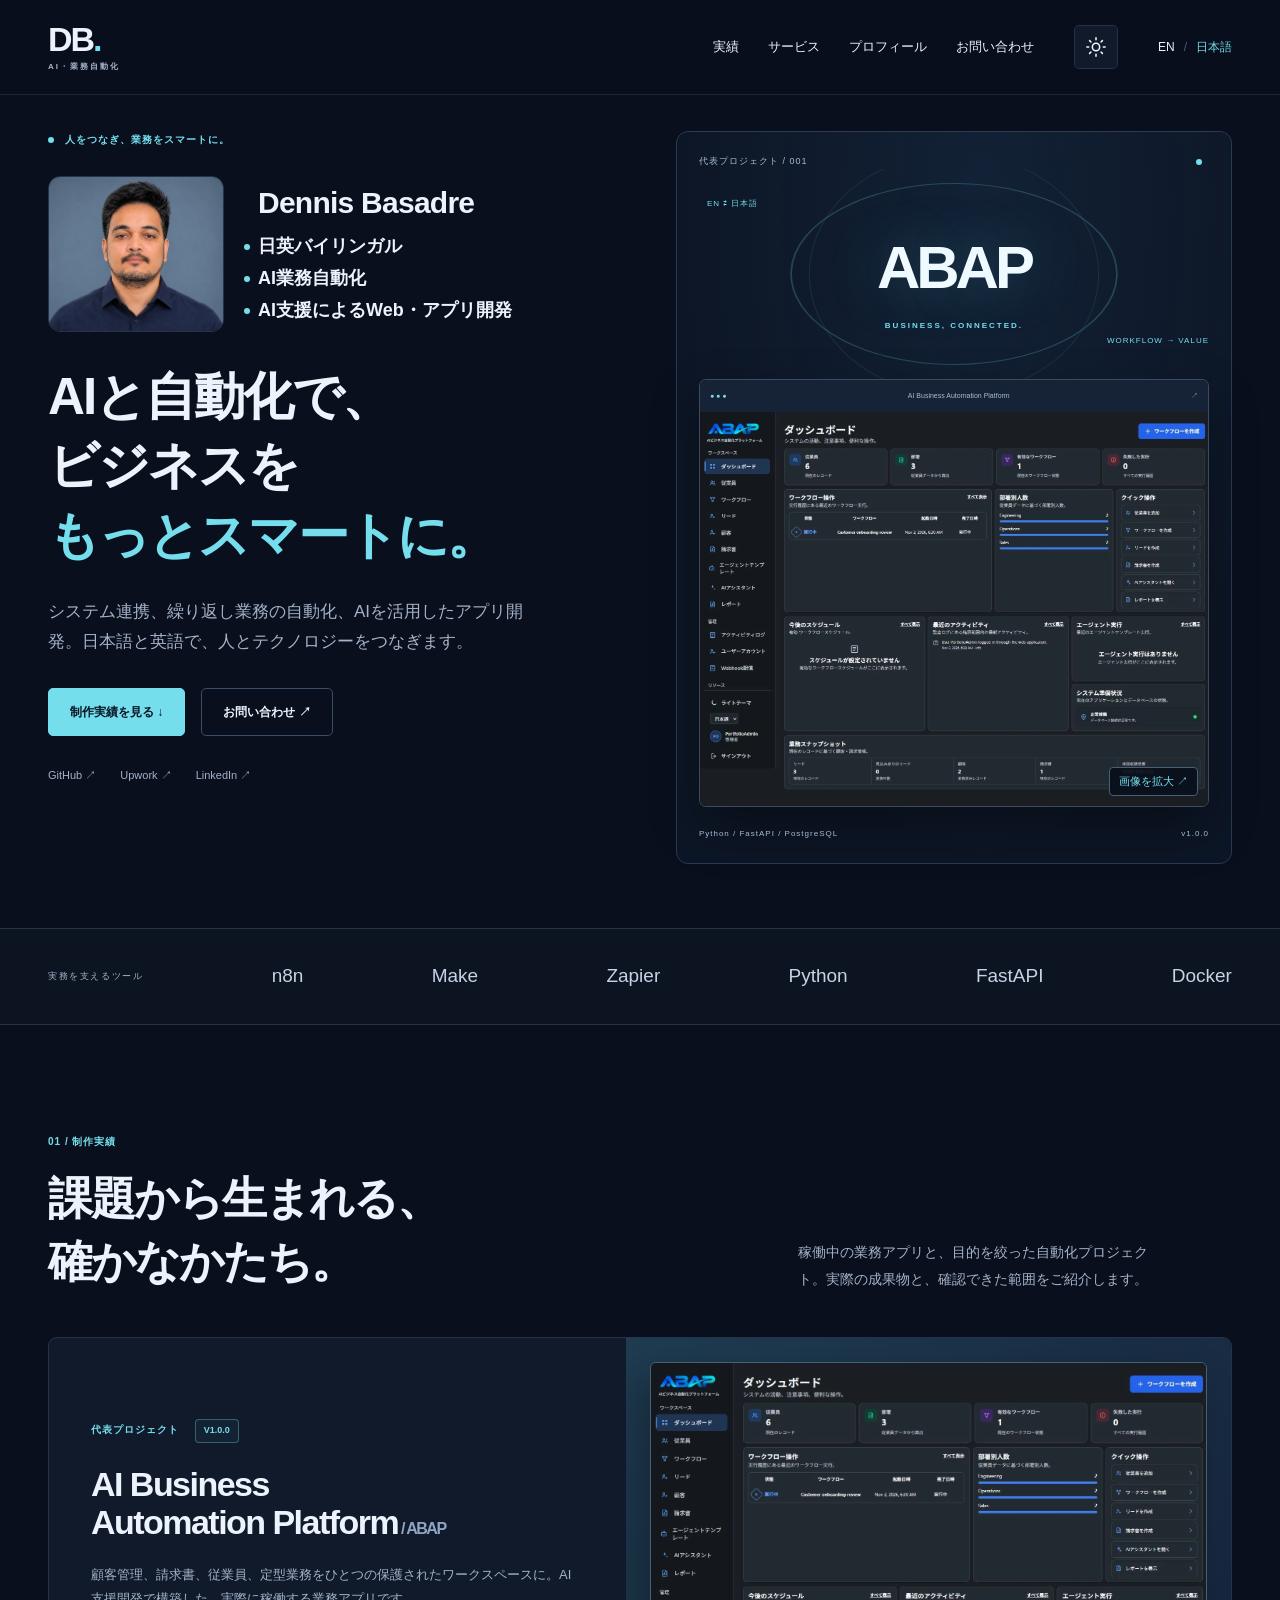
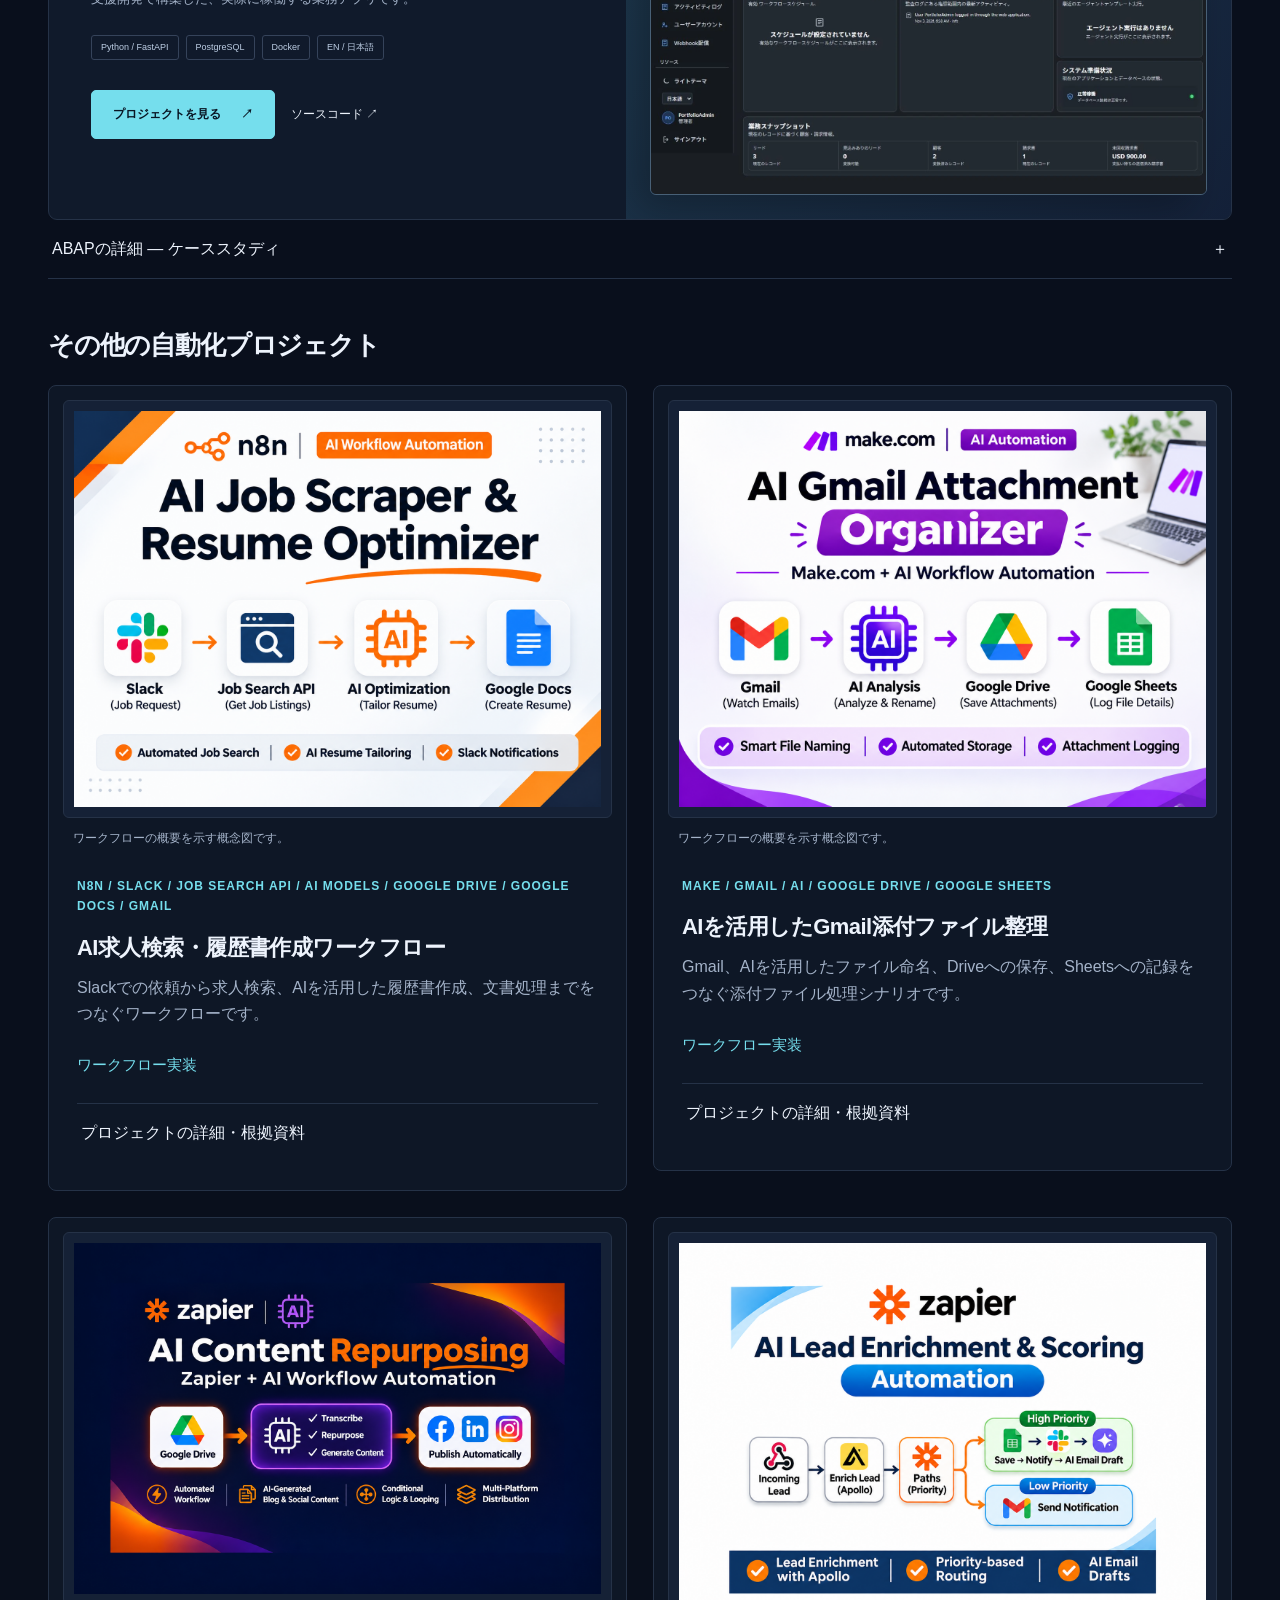
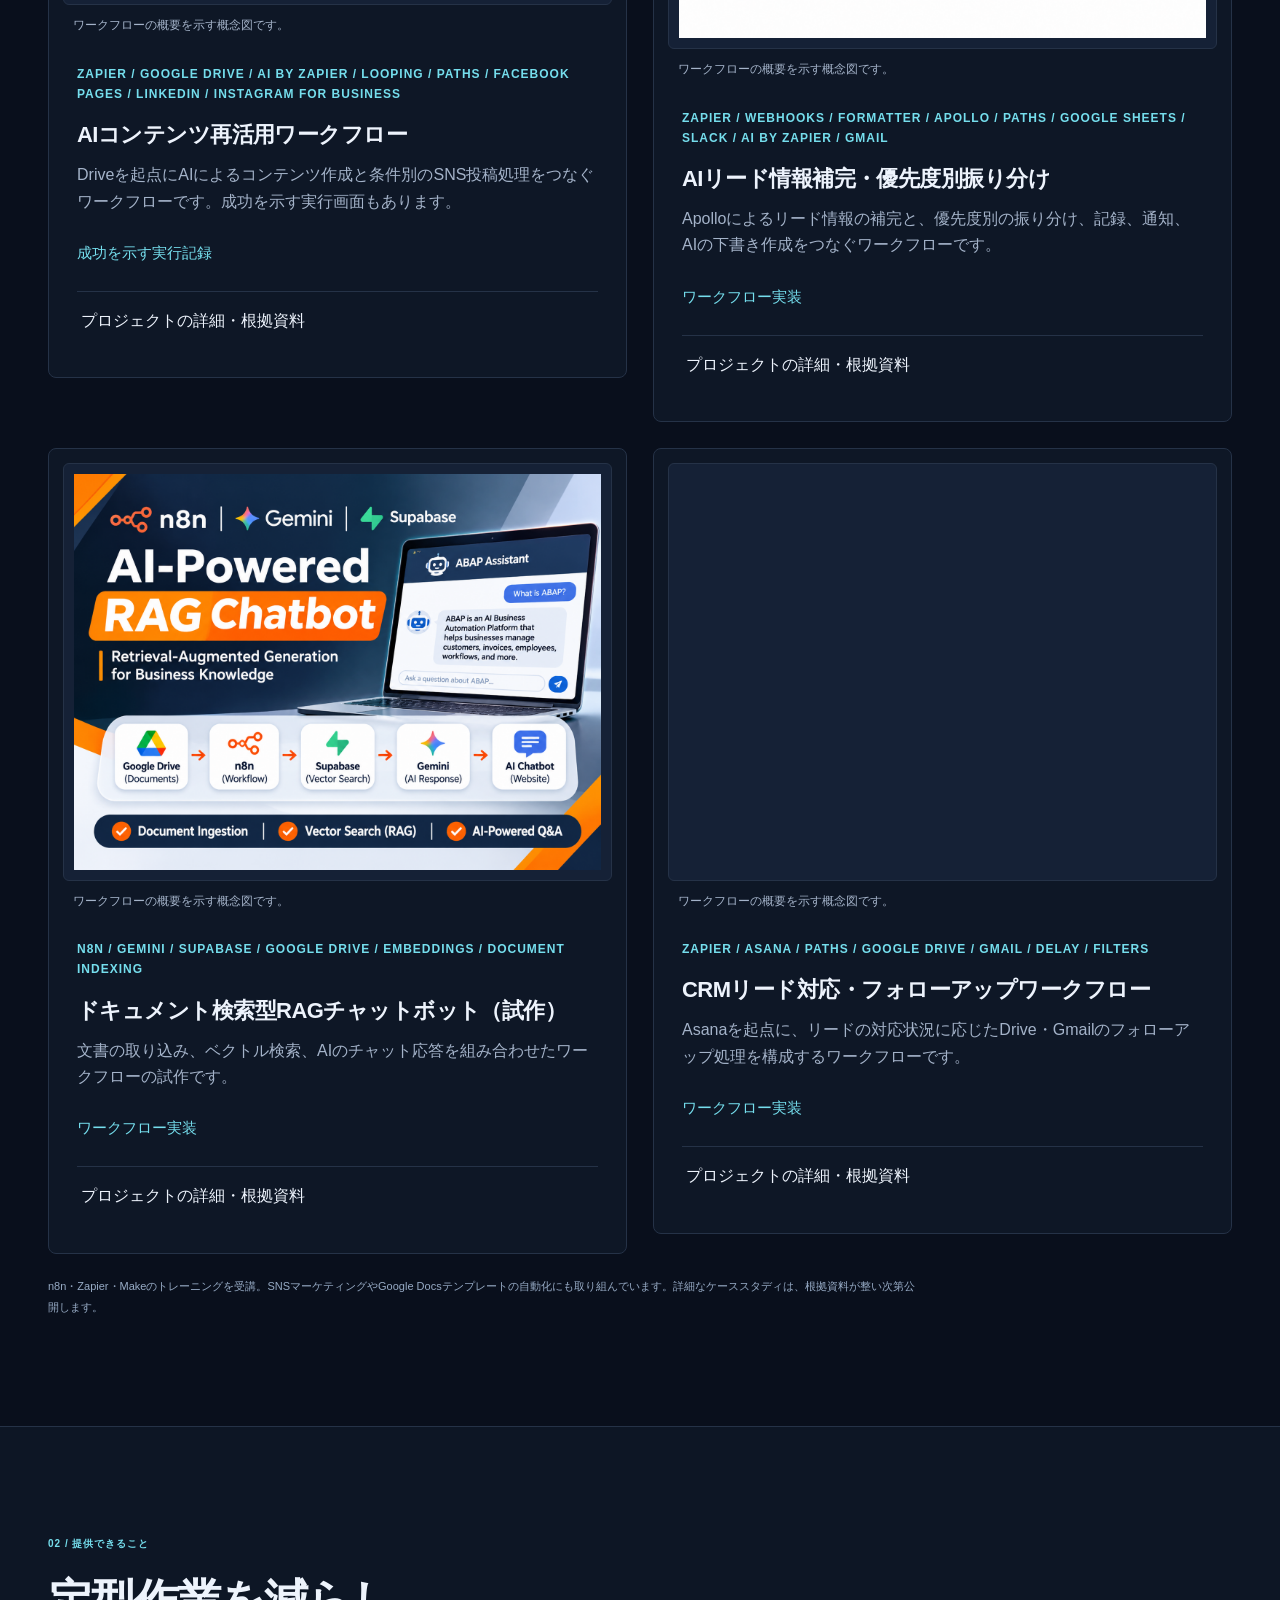
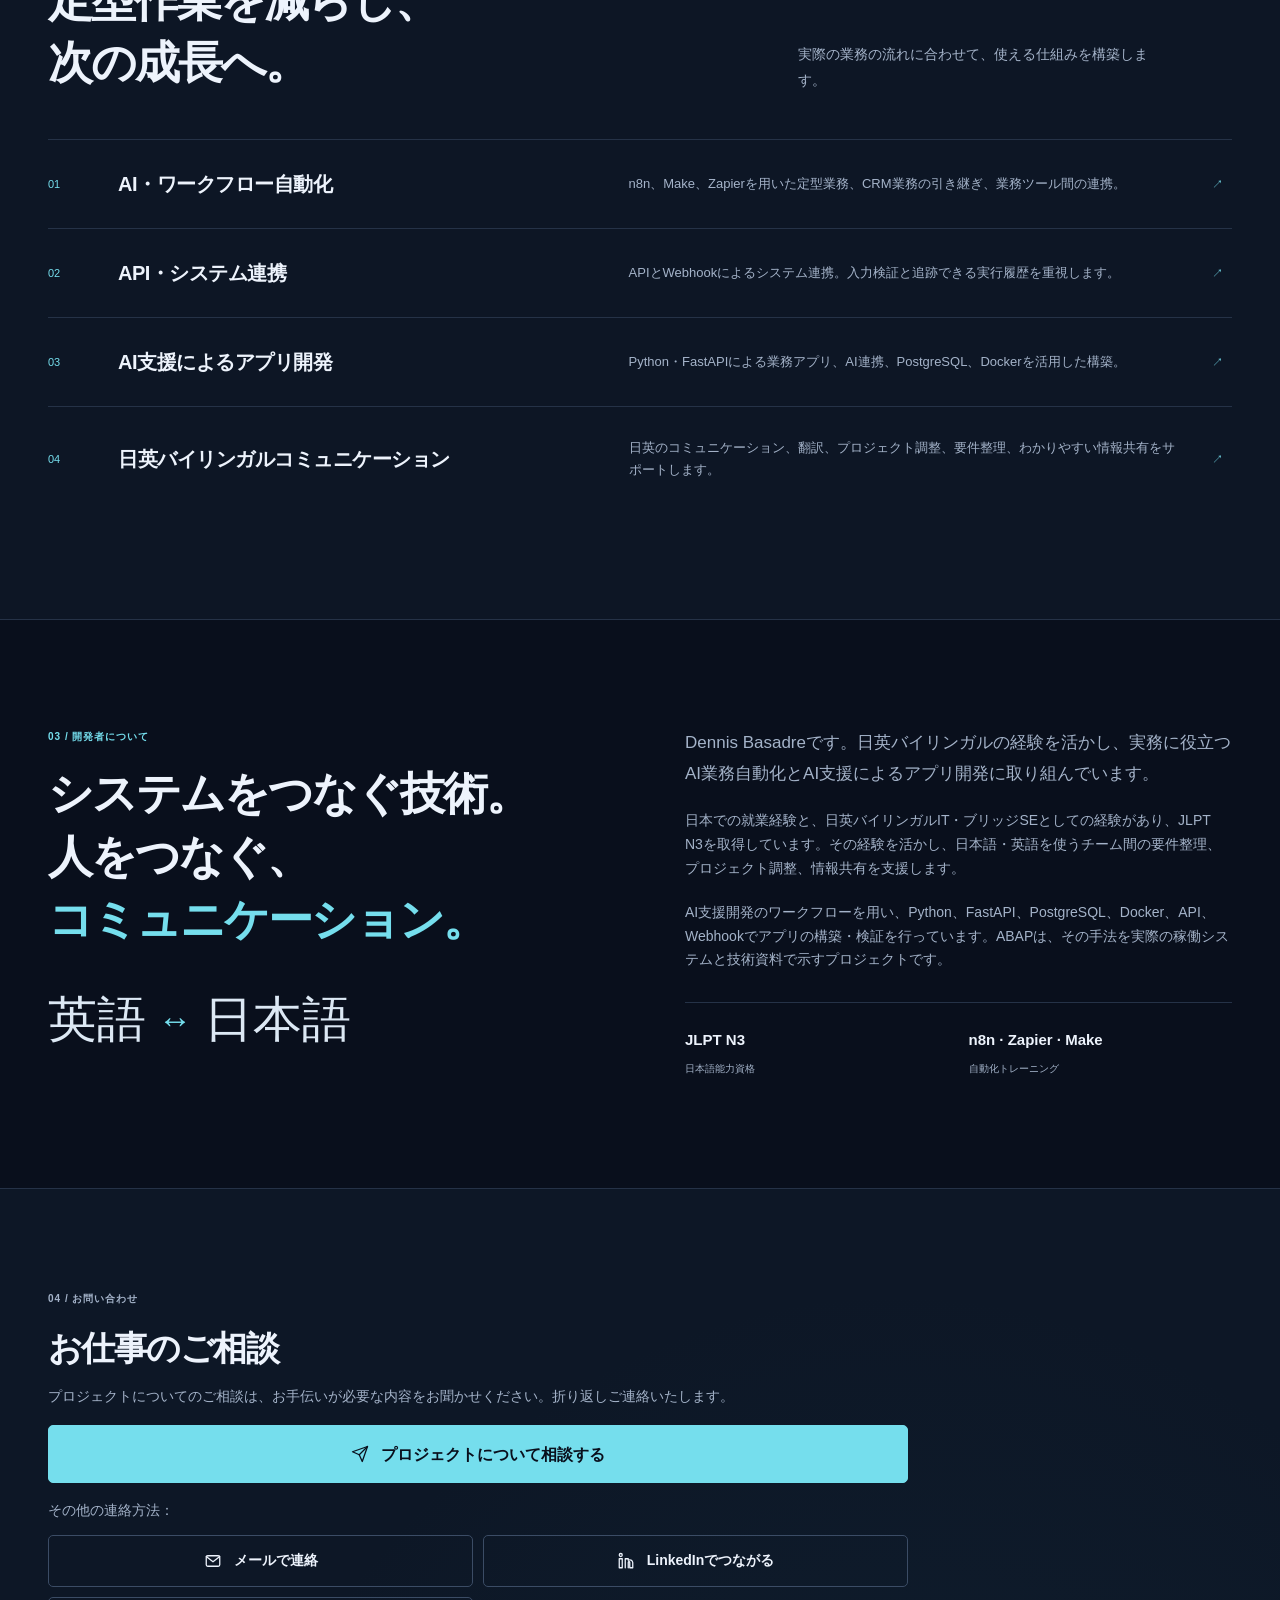
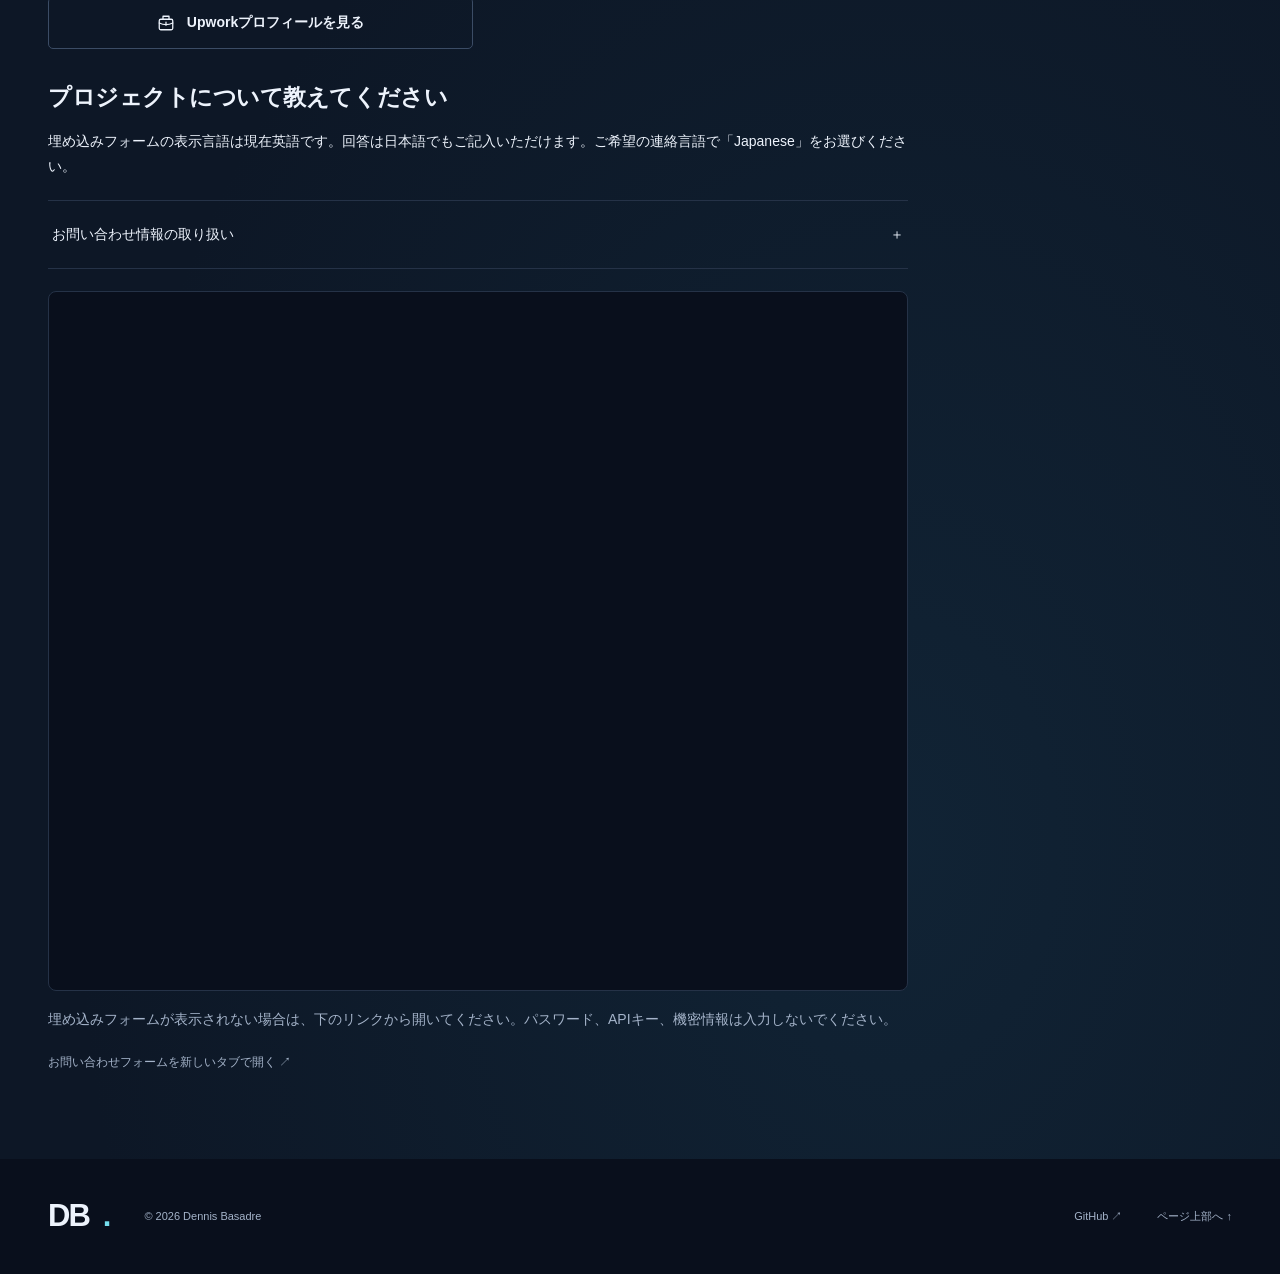
==== commit 4613c519: "Increase portrait spacing while preserving profile title alignment" ====
--- a/ja/index.html
+++ b/ja/index.html
@@ -1,4 +1,4 @@
-<!doctype html><html lang="ja"><head><meta charset="utf-8"><meta name="viewport" content="width=device-width,initial-scale=1"><title>Dennis Basadre｜日英バイリンガル・AI業務自動化</title><meta name="description" content="日英バイリンガルの経験を活かし、AIアプリ、業務自動化、システム連携を構築。ABAPと自動化プロジェクトをご紹介します。"><meta name="theme-color" content="#090f1c"><link rel="canonical" href="https://dennisbasadre.com/ja/"><link rel="alternate" hreflang="en" href="https://dennisbasadre.com/"><link rel="alternate" hreflang="ja" href="https://dennisbasadre.com/ja/"><link rel="alternate" hreflang="x-default" href="https://dennisbasadre.com/"><meta property="og:title" content="Dennis Basadre｜日英バイリンガル・AI業務自動化"><meta property="og:description" content="日英バイリンガルの経験を活かし、AIアプリ、業務自動化、システム連携を構築。ABAPと自動化プロジェクトをご紹介します。"><meta property="og:type" content="website"><meta property="og:url" content="https://dennisbasadre.com/ja/"><meta property="og:locale" content="ja_JP"><meta property="og:image" content="https://dennisbasadre.com/assets/social.png"><meta name="twitter:card" content="summary_large_image"><link rel="icon" href="../favicon.svg"><script src="../theme-init.c12ee86c482d.js"></script><link rel="stylesheet" href="../styles.3eb2b4b9e2f3.css"><link rel="stylesheet" href="../contact-layout.css"><script src="../automation-gallery.cc1d3f5aa731.js" defer></script><script src="../script.309447084f2a.js" defer></script></head><body>
+<!doctype html><html lang="ja"><head><meta charset="utf-8"><meta name="viewport" content="width=device-width,initial-scale=1"><title>Dennis Basadre｜日英バイリンガル・AI業務自動化</title><meta name="description" content="日英バイリンガルの経験を活かし、AIアプリ、業務自動化、システム連携を構築。ABAPと自動化プロジェクトをご紹介します。"><meta name="theme-color" content="#090f1c"><link rel="canonical" href="https://dennisbasadre.com/ja/"><link rel="alternate" hreflang="en" href="https://dennisbasadre.com/"><link rel="alternate" hreflang="ja" href="https://dennisbasadre.com/ja/"><link rel="alternate" hreflang="x-default" href="https://dennisbasadre.com/"><meta property="og:title" content="Dennis Basadre｜日英バイリンガル・AI業務自動化"><meta property="og:description" content="日英バイリンガルの経験を活かし、AIアプリ、業務自動化、システム連携を構築。ABAPと自動化プロジェクトをご紹介します。"><meta property="og:type" content="website"><meta property="og:url" content="https://dennisbasadre.com/ja/"><meta property="og:locale" content="ja_JP"><meta property="og:image" content="https://dennisbasadre.com/assets/social.png"><meta name="twitter:card" content="summary_large_image"><link rel="icon" href="../favicon.svg"><script src="../theme-init.c12ee86c482d.js"></script><link rel="stylesheet" href="../styles.e22f2861ec22.css"><link rel="stylesheet" href="../contact-layout.css"><script src="../automation-gallery.cc1d3f5aa731.js" defer></script><script src="../script.309447084f2a.js" defer></script></head><body>
 <a class="skip" href="#main">本文へ移動</a><header><div class="shell nav"><a class="brand" href="#top" aria-label="Dennis Basadre — ホーム"><b>DB<span>.</span></b><small>AI・業務自動化</small></a><button class="menu" aria-expanded="false" aria-controls="navigation">メニュー ☰</button><nav id="navigation" aria-label="メインナビゲーション"><a href="#work">実績</a><a href="#services">サービス</a><a href="#about">プロフィール</a><a href="#contact">お問い合わせ</a></nav><button class="theme-toggle" type="button" aria-label="ライトモード" aria-pressed="false" hidden><svg class="theme-sun" viewBox="0 0 24 24" fill="none" stroke="currentColor" stroke-width="1.7" stroke-linecap="round" aria-hidden="true" focusable="false"><circle cx="12" cy="12" r="4"/><path d="M12 2v2m0 16v2M2 12h2m16 0h2M5 5l1.5 1.5m11 11L19 19M5 19l1.5-1.5m11-11L19 5"/></svg><svg class="theme-moon" viewBox="0 0 24 24" fill="none" stroke="currentColor" stroke-width="1.7" stroke-linecap="round" stroke-linejoin="round" aria-hidden="true" focusable="false"><path d="M20.5 14.5A9 9 0 0 1 9.5 3.5a9 9 0 1 0 11 11Z"/></svg></button><div class="language" aria-label="Language"><a lang="en" data-language="en"  href="../">EN</a><span>/</span><a lang="ja" data-language="ja" aria-current="page" href="./">日本語</a></div></div></header>
 <main id="main"><section class="hero shell" id="top"><div class="hero-copy"><p class="eyebrow"><span class="dot"></span> 人をつなぎ、業務をスマートに。</p><div class="hero-profile"><img class="profile-photo" src="../assets/dennis-portrait.c31bb379e9b0.png" width="707" height="627" alt="Dennis Basadreのポートレート" decoding="async"><div><p class="profile-name">Dennis Basadre</p><p class="identity"><span class="role-item"><span class="role-dot" aria-hidden="true"></span><span>日英バイリンガル</span></span> <span class="role-item"><span class="role-dot" aria-hidden="true"></span><span>AI業務自動化</span></span> <span class="role-item"><span class="role-dot" aria-hidden="true"></span><span>AI支援によるWeb・アプリ開発</span></span></p></div></div><h1>AIと自動化で、<br>ビジネスを<br><em>もっとスマートに。</em></h1><p class="lede">システム連携、繰り返し業務の自動化、AIを活用したアプリ開発。日本語と英語で、人とテクノロジーをつなぎます。</p><div class="actions"><a class="button primary" href="#work">制作実績を見る ↓</a><a class="button quiet" href="#contact">お問い合わせ ↗</a></div><div class="social"><a class="" href="https://github.com/Denxell17" target="_blank" rel="noopener noreferrer">GitHub <span aria-hidden="true">↗</span></a><a class="" href="https://www.upwork.com/freelancers/~018e55b8cb4f803cf1" target="_blank" rel="noopener noreferrer">Upwork <span aria-hidden="true">↗</span></a><a class="" href="https://www.linkedin.com/in/dennis-bernard-basadre-949508235" target="_blank" rel="noopener noreferrer">LinkedIn <span aria-hidden="true">↗</span></a></div></div>
 <div class="hero-art"><div class="art-label"><span>代表プロジェクト / 001</span><span class="dot"></span></div><div class="orbit" aria-hidden="true"><span class="orbit-tag">EN ⇄ 日本語</span><span class="orbit-tag second">WORKFLOW → VALUE</span><div class="core">ABAP<span>BUSINESS, CONNECTED.</span></div></div><div class="hero-screen"><div class="window-bar"><span>● ● ●</span><span>AI Business Automation Platform</span><span>↗</span></div><a class="hero-enlarge" href="../assets/abap-dashboard-current-ja.webp" data-image-viewer aria-label="ABAPダッシュボード画像を拡大"><img src="../assets/abap-dashboard-current-ja.webp" width="1424" height="1105" alt="架空のデモデータを表示したABAPの日本語ダッシュボード" fetchpriority="high"><span class="enlarge-hint" aria-hidden="true">画像を拡大 ↗</span></a></div><div class="art-bottom"><span>Python / FastAPI / PostgreSQL</span><span>v1.0.0</span></div></div></section>
--- a/styles.e22f2861ec22.css
+++ b/styles.e22f2861ec22.css
@@ -0,0 +1,183 @@
+:root{color-scheme:dark;--bg:#090f1c;--panel:#101a2b;--ink:#edf3fc;--muted:#a4b3c9;--line:#253247;--accent:#75deed;--blue:#9bbcff}*{box-sizing:border-box}html{scroll-behavior:smooth;scroll-padding-top:100px}body{margin:0;background:var(--bg);color:var(--ink);font:16px/1.7 Inter,"Segoe UI","Yu Gothic",Meiryo,sans-serif}a{color:inherit;text-decoration:none}button{font:inherit}img{display:block;max-width:100%;height:auto}h1,h2,h3,h4,p,figure{margin:0}p{color:var(--muted)}h1,h2,h3{line-height:1.12;letter-spacing:-.045em;font-weight:600}em{font-style:normal;color:var(--accent)}a,button,summary{-webkit-tap-highlight-color:transparent}a:focus-visible,button:focus-visible,summary:focus-visible{outline:3px solid var(--accent);outline-offset:6px}a:hover{color:var(--accent)}.shell{width:min(1280px,calc(100% - 96px));margin:auto}.skip{position:fixed;top:-100px;left:20px;z-index:50;background:var(--accent);color:var(--bg);padding:12px}.skip:focus{top:12px}header{position:sticky;top:0;z-index:20;background:#090f1cf2;border-bottom:1px solid #253247aa;backdrop-filter:blur(14px)}.nav{height:94px;display:flex;align-items:center;gap:40px}.brand{display:flex;align-items:center;gap:14px;font-size:14px;font-weight:600;white-space:nowrap}.brand>b,footer>.brand{font-size:31px;letter-spacing:-2px}.brand span span,.brand>b>span,footer .brand span{color:var(--accent)}.brand small{display:block;font-size:9px;letter-spacing:2px;color:var(--muted);margin-top:1px}nav{margin-left:auto;display:flex;gap:29px;font-size:13px}.language{display:flex;align-items:center;gap:9px;font-size:12px;white-space:nowrap}.language span{color:#4c5b73}.language [aria-current]{color:var(--accent)}.menu{display:none}.hero{min-height:760px;display:grid;grid-template-columns:1.05fr 1fr;gap:44px;align-items:center;padding-top:82px;padding-bottom:92px}.eyebrow{font-size:10px;font-weight:600;letter-spacing:2.1px;color:var(--accent);text-transform:uppercase}.dot{display:inline-block;width:6px;height:6px;border-radius:50%;background:var(--accent);margin-right:7px}.identity{font-size:11px;margin:23px 0 17px;color:#bdcce0}h1{font-size:clamp(42px,4.8vw,68px);line-height:1.08}.lede{font-size:17px;line-height:1.8}.hero .lede{max-width:490px;margin-top:27px}.actions{display:flex;flex-wrap:wrap;align-items:center;gap:16px;margin-top:30px}.button{display:inline-flex;align-items:center;justify-content:center;gap:20px;padding:13px 21px;font-size:12px;font-weight:600;border:1px solid #3b4c65;border-radius:5px;min-height:48px;transition:background .2s,transform .2s}.button:hover{transform:translateY(-2px)}.primary{background:var(--accent);color:#091624;border-color:var(--accent)}.primary:hover{background:#b9f5ff;color:#091624}.quiet:hover{background:var(--panel)}.social{display:flex;gap:24px;margin-top:30px;font-size:11px;color:var(--muted)}.hero-art{position:relative;border:1px solid #2a3a52;border-radius:12px;padding:22px;background:radial-gradient(ellipse at 55% 10%,#1c385457,transparent 70%),#0d1626;transform:none}.art-label,.art-bottom,.window-bar{display:flex;align-items:center;justify-content:space-between;font-size:9px;letter-spacing:1px;color:#a6bbd7}.orbit{height:210px;position:relative;display:grid;place-items:center;overflow:hidden}.orbit:before,.orbit:after{content:'';position:absolute;width:180px;height:180px;border:1px solid #75deed36;border-radius:50%;transform:scaleX(1.8) rotate(-20deg)}.orbit:after{width:240px;height:240px;transform:scaleX(1.2) rotate(30deg);border-color:#75deed15}.core{font-size:60px;letter-spacing:-4px;font-weight:600;z-index:1;color:#eefaff;text-shadow:0 0 60px #75deed44}.core span{display:block;font-size:8px;letter-spacing:2px;text-align:center;color:var(--accent)}.orbit-tag{position:absolute;top:28px;left:8px;font-size:8px;letter-spacing:1px;color:var(--accent)}.orbit-tag.second{top:auto;left:auto;right:0;bottom:32px}.hero-screen{overflow:hidden;border:1px solid #3b4b61;border-radius:7px;box-shadow:0 20px 50px #0005}.window-bar{background:#162235;padding:10px;font-size:7px;letter-spacing:0}.window-bar>span:first-child{color:#75deed}.hero-screen img{width:100%}.art-bottom{margin-top:20px;font-size:8px}.stack-strip{border-block:1px solid var(--line);background:#0c1422}.stack-strip>.shell{display:flex;justify-content:space-between;align-items:center;gap:24px;min-height:95px;flex-wrap:wrap;padding-block:20px}.stack-strip span{font-size:9px;letter-spacing:1.6px;color:var(--muted)}.stack-strip strong{font-size:19px;font-weight:500;color:#c6d3e5}.section{padding-top:108px;padding-bottom:108px}.section-head{display:grid;grid-template-columns:1.5fr 1fr;gap:100px;align-items:end;margin-bottom:45px}h2{font-size:clamp(34px,3.5vw,48px);line-height:1.16}.section-head h2,.about h2{margin-top:17px}.section-head>p{font-size:14px;max-width:370px;line-height:1.9}.flagship{border:1px solid var(--line);border-radius:9px;overflow:hidden;background:var(--panel);display:grid;grid-template-columns:1fr 1.05fr;align-items:center}.flagship-copy{padding:42px}.badge{display:inline-block;border:1px solid #75deed55;background:#75deed0c;border-radius:4px;padding:3px 8px;margin-left:12px;font-size:9px;letter-spacing:0}.flagship h3{font-size:34px;margin:22px 0}.muted{font-size:16px;color:#8fa5c3;white-space:nowrap}.flagship p:not(.eyebrow){font-size:13px;line-height:1.9}.tags{display:flex;flex-wrap:wrap;gap:7px;margin-top:23px}.tags span{padding:4px 9px;border:1px solid #35435a;border-radius:3px;font-size:9px;color:#bccde3}.text-link{font-size:12px}.product-shot{padding:35px 0 35px 25px;background:linear-gradient(130deg,#1f3c51,#142139);overflow:hidden;height:100%;display:flex;align-items:center}.product-shot img{max-width:none;width:660px;border:1px solid #486076;border-radius:6px;box-shadow:-15px 15px 40px #0004}.case-study{border-bottom:1px solid var(--line)}summary{cursor:pointer;list-style:none;font-size:13px;padding:22px 4px;display:flex;justify-content:space-between;gap:12px}summary::-webkit-details-marker{display:none}details[open]>summary>span{transform:rotate(45deg)}.case-content{padding:20px 0 32px}.three-col{display:grid;grid-template-columns:repeat(3,1fr);gap:30px}h4{font-size:14px;margin-bottom:10px}.case-content p{font-size:13px}.architecture{margin:30px 0;display:grid;grid-template-columns:1fr auto 1.3fr auto 1fr;gap:12px;align-items:center;text-align:center}.architecture>span{padding:16px 10px;background:var(--panel);border:1px solid var(--line);font-size:11px;border-radius:4px}.architecture>b{color:var(--accent);font-weight:400}.note{font-size:11px!important;line-height:1.9;color:#97abc5;margin-top:22px}.gallery{display:grid;grid-template-columns:1fr 1fr;gap:22px;margin-top:26px}.gallery img{aspect-ratio:1.45;object-fit:cover;object-position:top;border-radius:5px;border:1px solid var(--line)}figcaption{font-size:11px;color:var(--muted);margin-top:8px}.project-grid{display:grid;grid-template-columns:1fr 1fr;gap:26px;margin-top:35px}.project{border:1px solid var(--line);border-radius:8px;overflow:hidden;background:#0e1726}.project img{width:100%;aspect-ratio:1.8;object-fit:cover;object-position:center}.project-body{padding:27px}.project .eyebrow{font-size:8px;letter-spacing:1px}.project h4{font-size:25px;line-height:1.3;margin:16px 0;font-weight:600;letter-spacing:-.045em}.project p{font-size:13px}.project details{border-top:1px solid var(--line);margin-top:20px}.project summary{font-size:11px;padding-bottom:0}.project details[open] p{padding-top:15px;font-size:11px}.coverage{max-width:870px}.services{background:#0d1625;border-block:1px solid var(--line)}.service-list article{display:grid;grid-template-columns:45px 1fr 1.15fr 20px;gap:25px;align-items:center;padding:30px 0;border-top:1px solid var(--line)}.service-list article>span{font-size:11px;color:var(--accent)}.service-list h3{font-size:20px;letter-spacing:-.025em;line-height:1.4}.service-list p{font-size:13px}.about{display:grid;grid-template-columns:1fr 1fr;gap:90px}.about-copy p+p{margin-top:20px;font-size:14px}.bilingual-mark{font-size:72px;color:#dce8f4;letter-spacing:12px;line-height:1;margin-top:45px}.bilingual-mark span{font-size:34px;color:var(--accent)}.qualifications{border-top:1px solid var(--line);display:grid;grid-template-columns:1fr 1fr;gap:20px;margin-top:30px;padding-top:24px}.qualifications strong{display:block;font-size:15px}.qualifications span{font-size:10px;color:var(--muted)}.contact{border-top:1px solid var(--line);background:radial-gradient(ellipse at 70% 80%,#193f564f,transparent 65%),#0d1726}.contact-inner{padding-block:85px}.contact h2{margin-top:20px;font-size:clamp(38px,4.4vw,62px)}.contact p:not(.eyebrow){max-width:520px;margin-top:23px;font-size:14px}footer{min-height:115px;display:flex;align-items:center;gap:35px;font-size:11px;color:var(--muted)}footer p{margin-right:auto}footer>.brand{color:var(--ink)}.hero-art{animation:arrive 1s ease both}@keyframes arrive{from{opacity:0;transform:translateY(15px)}to{opacity:1;transform:translateY(0)}}html[lang=ja] h1{font-size:clamp(39px,4vw,58px);line-height:1.35;letter-spacing:-.04em}html[lang=ja] h2{line-height:1.4}html[lang=ja] .identity{font-size:10px}html[lang=ja] .eyebrow{letter-spacing:1px}@media(min-width:1600px){.hero{min-height:850px}}@media(max-width:1000px){.shell{width:calc(100% - 48px)}.nav{gap:22px}nav{gap:18px}.hero{gap:25px;min-height:650px}h1{font-size:48px}.hero-art{padding:14px}.hero .lede{font-size:15px}.section-head{gap:40px}.flagship-copy{padding:28px}.flagship h3{font-size:28px}.about{gap:40px}.service-list article{grid-template-columns:25px 1fr 1.2fr 15px;gap:18px}}@media(max-width:740px){.shell{width:calc(100% - 40px)}.nav{height:76px;gap:16px}.brand{font-size:12px;gap:9px}.brand>b{font-size:27px}.brand small{font-size:7px}.menu{display:block;margin-left:auto;background:none;border:1px solid var(--line);padding:7px 10px;color:var(--ink);border-radius:4px;font-size:11px}.language{font-size:10px;gap:6px}nav{display:none;position:absolute;top:76px;left:0;right:0;background:#101a2b;border-bottom:1px solid var(--line);padding:20px;flex-direction:column;gap:18px}nav.open{display:flex}.hero{grid-template-columns:1fr;padding-top:46px;padding-bottom:50px;gap:45px;min-height:0}.eyebrow{font-size:8px;letter-spacing:1.5px}.identity{font-size:12px!important;line-height:1.8;max-width:320px;margin-top:20px;white-space:normal}h1{font-size:clamp(39px,8.9vw,60px)}.hero .lede{font-size:14px;max-width:500px;margin-top:23px}.actions{gap:12px;margin-top:24px}.button{font-size:11px;padding:12px 16px}.social{margin-top:24px}.hero-art{transform:none;max-width:530px;width:100%;margin:auto;padding:18px}.orbit{height:145px}.core{font-size:49px}.orbit:before{width:125px;height:125px}.orbit:after{width:170px;height:170px}.orbit-tag{font-size:6px}.hero-screen img{max-height:290px;object-fit:cover;object-position:top}.stack-strip>.shell{gap:18px;justify-content:flex-start;padding-block:22px}.stack-strip span{width:100%;font-size:8px}.stack-strip strong{font-size:15px}.section{padding-block:64px}.section-head{grid-template-columns:1fr;gap:20px;margin-bottom:30px}h2{font-size:35px}.section-head>p{font-size:13px;max-width:100%}.flagship{grid-template-columns:1fr}.flagship-copy{padding:25px}.flagship h3{font-size:30px}.product-shot{padding:23px}.product-shot img{width:100%;max-width:100%}.three-col,.project-grid,.about{grid-template-columns:1fr;gap:26px}.architecture{grid-template-columns:1fr;gap:8px}.architecture>b{transform:rotate(90deg)}.architecture>span{padding:12px}.gallery{gap:15px}.gallery img{aspect-ratio:1.15}.project img{aspect-ratio:1.7}.project-body{padding:23px}.service-list article{grid-template-columns:25px 1fr 15px;gap:12px;padding:25px 0}.service-list article p{grid-column:2;grid-row:2}.service-list article>span:last-child{grid-column:3;grid-row:1}.service-list h3{font-size:20px}.bilingual-mark{margin-top:30px;font-size:56px}.about-copy .lede{font-size:16px}.contact-inner{padding-block:60px}.contact h2{font-size:38px}footer{gap:18px;flex-wrap:wrap;padding-block:25px}footer p{margin-right:0}footer>a:last-child{margin-left:auto}html[lang=ja] h1{font-size:clamp(35px,8.3vw,52px)}}@media(prefers-reduced-motion:reduce){html{scroll-behavior:auto}*,*:before,*:after{animation:none!important;transition:none!important}}
+
+/* Review refinements: preserve complete images inside consistent dark frames. */
+.product-shot{padding:24px;min-width:0}
+.product-shot img{width:100%;max-width:100%;height:auto}
+.gallery a,.project>a{display:flex;align-items:center;justify-content:center;background:#152136;padding:12px;border:1px solid var(--line);border-radius:6px;min-width:0}
+.gallery img,.project img{width:100%;height:auto;aspect-ratio:auto;object-fit:contain}
+.project>a{margin:14px 14px 0;padding:10px}
+.hero-screen img{height:auto;max-height:none;object-fit:contain}
+a:has(>img){cursor:zoom-in}
+.image-viewer{color:var(--ink);background:var(--bg);border:1px solid #486076;border-radius:8px;padding:20px;width:min(1200px,94vw);max-width:94vw;max-height:92dvh;overflow:auto;overscroll-behavior:contain}
+.image-viewer::backdrop{background:#030812e8}
+.viewer-toolbar{display:flex;align-items:center;justify-content:space-between;gap:20px;margin-bottom:16px}
+.viewer-title{font-size:14px;line-height:1.6;color:var(--ink);overflow-wrap:anywhere}
+.viewer-close{flex-shrink:0;background:var(--panel);color:var(--ink);border:1px solid #486076;border-radius:4px;padding:10px 16px;min-height:44px;cursor:pointer}
+.viewer-image{width:100%;height:auto}
+@media(max-width:740px){
+ .hero .lede,.section-head>p,.flagship p:not(.eyebrow),.project p,.case-content p,.service-list p,.about-copy p+p,.contact p:not(.eyebrow){font-size:15px;line-height:1.85}
+ .note,.project details[open] p{font-size:13px!important;line-height:1.85}
+ figcaption,.qualifications span{font-size:13px;line-height:1.7}
+ .project summary,.case-study>summary{font-size:14px;line-height:1.7;min-height:44px}
+ .project .eyebrow{font-size:10px;line-height:1.8}
+ .gallery{grid-template-columns:1fr}
+ .product-shot{padding:18px}
+ .language a{display:inline-flex;align-items:center;min-height:44px}
+ .viewer-toolbar{align-items:flex-start;gap:12px}
+ .image-viewer{padding:14px}
+}
+
+/* About language decoration: full words remain on one line. */
+.bilingual-mark{display:flex;align-items:center;gap:12px;white-space:nowrap;letter-spacing:0;font-size:clamp(32px,3.8vw,52px)}
+@media(max-width:740px){.bilingual-mark{font-size:clamp(30px,8vw,48px);gap:10px}.bilingual-mark span{font-size:28px}}
+
+/* Separate independent projects from the ABAP disclosure. */
+.automation-heading{font-size:26px;line-height:1.4;margin-top:48px}
+.automation-heading+.project-grid{margin-top:22px}
+@media(max-width:740px){.automation-heading{font-size:23px;margin-top:36px}}
+
+/* Standalone bilingual 404, including when served at nested missing URLs. */
+.not-found{min-height:100svh;display:flex;flex-direction:column;justify-content:center;align-items:flex-start;padding-block:48px;gap:24px}
+.not-found h1{font-size:clamp(32px,5vw,56px)}
+.not-found p{max-width:620px}
+.not-found .actions{margin-top:0}
+.not-found .error-code{font-size:clamp(56px,12vw,96px);line-height:1;color:var(--accent);letter-spacing:-.04em}
+
+/* Catalog-driven cards retain the approved grid and full image framing. */
+.project .project-evidence-status{font-size:11px;color:var(--accent);margin-top:15px}
+.automation-detail{padding-top:18px}
+.automation-detail h5{font-size:14px;line-height:1.6;margin:20px 0 8px}
+.automation-detail h5:first-child{margin-top:0}
+.project .automation-detail p{padding-top:0;font-size:13px;line-height:1.85}
+.automation-evidence{display:grid;grid-template-columns:repeat(2,minmax(0,1fr));gap:18px;margin-top:22px}
+.automation-evidence a{display:flex;align-items:center;justify-content:center;border:1px solid var(--line);border-radius:5px;padding:8px;background:#152136}
+.automation-evidence img{width:100%;height:auto;object-fit:contain}
+.automation-evidence figcaption{font-size:12px;line-height:1.8;margin-top:9px;overflow-wrap:anywhere}
+.image-unavailable{padding:20px;font-size:13px;color:var(--muted);border:1px solid var(--line);border-radius:5px}
+@media(max-width:740px){.automation-evidence{grid-template-columns:1fr}.project .automation-detail p{font-size:15px}.project .project-evidence-status,.automation-evidence figcaption{font-size:13px}}
+
+.project>.thumbnail-caption{font-size:12px;line-height:1.7;margin:10px 24px 0;color:var(--muted)}
+
+/* Approved compact header and stronger portrait introduction. */
+header .brand{flex-direction:column;align-items:flex-start;gap:0;line-height:1}
+header .brand>b{font-size:34px}
+header .brand small{font-size:8px;letter-spacing:2px;margin-top:6px;line-height:1.3}
+.hero{align-items:start;min-height:0;padding-top:36px;padding-bottom:64px}
+.hero-profile{display:flex;align-items:center;gap:24px;margin:28px 0 30px}
+.hero-profile>div{min-width:0}
+.hero-profile .profile-photo{display:block;flex:0 0 176px;width:176px;height:auto;border:1px solid var(--line);border-radius:12px}
+.hero-profile .profile-name{font-size:30px;font-weight:700;line-height:1.25;color:var(--ink);letter-spacing:-.025em}
+.hero-profile .identity{display:flex;flex-wrap:wrap;gap:4px 12px;font-size:18px;font-weight:650;line-height:1.55;margin:12px 0 0;max-width:none;color:var(--ink)}
+/* Match the profile-role sizes without the older Japanese label override. */
+html[lang=ja] .hero-profile .identity{font-size:18px}
+.role-item{display:inline-flex;align-items:baseline;gap:10px;max-width:100%;min-width:0}
+.role-item>span:last-child{min-width:0}
+.role-dot{display:inline-block;flex:0 0 6px;width:6px;height:6px;background:var(--accent);border-radius:50%;align-self:center}
+.hero-enlarge{display:block;position:relative}
+.enlarge-hint{position:absolute;right:10px;bottom:10px;padding:5px 9px;border:1px solid #486076;border-radius:4px;background:#090f1cef;color:var(--accent);font-size:11px;line-height:1.6}
+.hero-enlarge:hover .enlarge-hint,.hero-enlarge:focus-visible .enlarge-hint{background:var(--panel)}
+@media(min-width:741px) and (max-width:1000px){.hero-profile{gap:16px}.hero-profile .profile-photo{flex-basis:140px;width:140px}.hero-profile .profile-name{font-size:25px}.hero-profile .identity{font-size:16px}}
+@media(min-width:741px) and (max-width:1000px){html[lang=ja] .hero-profile .identity{font-size:16px}}
+@media(max-width:740px){header .brand>b{font-size:29px}header .brand small{font-size:7px;letter-spacing:1.4px;margin-top:5px}.hero{padding-top:28px;padding-bottom:50px}.hero-profile{gap:16px;margin:24px 0 28px}.hero-profile .profile-photo{flex-basis:128px;width:128px}.hero-profile .profile-name{font-size:24px}.hero-profile .identity{font-size:15px!important;line-height:1.6;margin-top:10px;gap:5px 10px}.role-item{gap:8px}.role-dot{flex-basis:5px;width:5px;height:5px}}
+@media(max-width:380px){.hero-profile .profile-photo{flex-basis:112px;width:112px}.hero-profile{gap:14px}.hero-profile .profile-name{font-size:21px}.hero-profile .identity{font-size:14px!important}}
+
+/* Assistant evidence uses the same grid and framing as the other ABAP demos. */
+.gallery .assistant-shot{min-width:0}
+
+/* Consistent ABAP preview frames; full-resolution originals stay in the viewer. */
+.case-study .gallery>figure{min-width:0}
+.case-study .gallery>figure>a{display:block;position:relative;width:100%;aspect-ratio:16 / 10;padding:12px;overflow:hidden}
+.case-study .gallery>figure>a>img{position:absolute;inset:12px;width:calc(100% - 24px);height:calc(100% - 24px);max-height:none;aspect-ratio:auto;object-fit:contain;object-position:center}
+
+/* Supported Youform iframe; all portfolio styling remains local. */
+.inquiry-panel{max-width:860px;margin-top:32px}
+.inquiry-panel h3{font-size:23px;line-height:1.4;letter-spacing:-.02em}
+.contact .inquiry-panel p{max-width:none;font-size:14px;line-height:1.8;margin-top:16px}
+.youform-frame{display:block;width:100%;height:700px;border:1px solid var(--line);border-radius:8px;background:var(--bg);margin-top:22px}
+.youform-frame:focus-visible{outline:3px solid var(--accent);outline-offset:4px}
+.contact-privacy{margin-top:20px;border-block:1px solid var(--line);padding-bottom:16px}
+.contact-privacy:not([open]){padding-bottom:0}
+.contact-privacy summary{font-size:14px;line-height:1.7;min-height:48px;align-items:center}
+.contact .contact-privacy p{font-size:13px;line-height:1.85;margin-top:14px}
+.contact-privacy a{text-decoration:underline;text-underline-offset:3px}
+.contact .inquiry-panel .youform-language-note{color:var(--ink)}
+@media(max-width:740px){.inquiry-panel h3{font-size:21px}.youform-frame{height:700px}.contact-privacy summary{font-size:14px}html[lang=ja] .contact h2{font-size:clamp(28px,7.3vw,38px)}}
+
+/* Explicit theme choice. Original dark colors above remain the default. */
+:root{--surface:#0e1726;--frame:#152136;--control-line:#486076;--primary-ink:#091624}
+:root[data-theme="light"]{color-scheme:light;--bg:#F8F7F3;--panel:#fff;--surface:#fff;--frame:#edf1ee;--ink:#14283b;--muted:#526174;--line:#cbd3d2;--accent:#096c68;--blue:#275e89;--control-line:#6a7c82;--primary-ink:#fff}
+[data-theme="light"] header{background:#f8f7f3f5;border-bottom-color:var(--line)}
+[data-theme="light"] nav{background:var(--bg)}
+[data-theme="light"] .hero-art{background:radial-gradient(ellipse at 55% 10%,#dfebe4,transparent 70%),#fff;border-color:var(--line)}
+[data-theme="light"] .art-label,[data-theme="light"] .art-bottom,[data-theme="light"] .window-bar{color:var(--muted)}
+[data-theme="light"] .core{color:var(--ink);text-shadow:none}
+[data-theme="light"] .orbit:before,[data-theme="light"] .orbit:after{border-color:#096c6828}
+[data-theme="light"] .hero-screen,[data-theme="light"] .image-viewer,[data-theme="light"] .viewer-close{border-color:var(--control-line)}
+[data-theme="light"] .window-bar,[data-theme="light"] .stack-strip{background:#eeefea}
+[data-theme="light"] .window-bar>span:first-child{color:var(--accent)}
+[data-theme="light"] .stack-strip strong,[data-theme="light"] .bilingual-mark{color:var(--ink)}
+[data-theme="light"] .language span,[data-theme="light"] .muted,[data-theme="light"] .note{color:var(--muted)}
+[data-theme="light"] .project,[data-theme="light"] .services{background:var(--surface)}
+[data-theme="light"] .button{border-color:var(--control-line)}
+[data-theme="light"] .primary,[data-theme="light"] .contact .contact-primary{background:var(--accent);border-color:var(--accent);color:var(--primary-ink)}
+[data-theme="light"] .primary:hover,[data-theme="light"] .contact .contact-primary:hover{background:#075956;color:var(--primary-ink)}
+[data-theme="light"] .quiet:hover{background:#e8eeea}
+[data-theme="light"] .badge{border-color:#096c6870;background:#096c680a}
+[data-theme="light"] .tags span{color:var(--muted);border-color:var(--control-line)}
+[data-theme="light"] .product-shot{background:linear-gradient(130deg,#e2ece6,#eef1ec)}
+[data-theme="light"] .gallery a,[data-theme="light"] .project>a,[data-theme="light"] .automation-evidence a{background:var(--frame)}
+[data-theme="light"] .contact{background:radial-gradient(ellipse at 70% 80%,#dce8e0,transparent 65%),var(--bg)}
+[data-theme="light"] .enlarge-hint{background:#fffffff5;border-color:var(--control-line)}
+[data-theme="light"] .image-viewer::backdrop{background:#14283bb8}
+[data-theme="light"] .hero-profile .identity{color:var(--ink)}
+.theme-toggle{display:inline-flex;align-items:center;justify-content:center;flex:0 0 44px;width:44px;height:44px;padding:10px;border:1px solid var(--line);border-radius:5px;background:var(--panel);color:var(--ink);cursor:pointer}
+.theme-toggle[hidden]{display:none}
+.theme-toggle svg{width:22px;height:22px;flex-shrink:0}
+.theme-toggle .theme-moon{display:none}
+[data-theme="light"] .theme-toggle .theme-sun{display:none}
+[data-theme="light"] .theme-toggle .theme-moon{display:block}
+.theme-toggle:hover{color:var(--accent)}
+.language a,nav a{display:inline-flex;align-items:center;min-height:44px}
+
+/* Readable automation previews and details, without stretching adjacent cards. */
+.project-grid{align-items:start;grid-template-columns:repeat(2,minmax(0,1fr))}
+.project,.project-body,.case-content,.three-col>div{min-width:0}
+.project-body{padding:28px}
+.project .eyebrow{font-size:12px;line-height:1.7;letter-spacing:.55px;overflow-wrap:anywhere}
+.project h4{font-size:22px;line-height:1.35;letter-spacing:-.025em;margin:16px 0 12px;overflow-wrap:anywhere}
+.project p{font-size:16px;line-height:1.65}
+.project .project-evidence-status{display:flex;align-items:center;font-size:15px;line-height:1.6;min-height:44px;margin-top:16px}
+.project summary,.case-study>summary{font-size:16px;line-height:1.6;min-height:48px;padding:16px 4px}
+.project details{margin-top:16px}
+.project details[open] .automation-detail{padding:8px 0 4px}
+.automation-detail h5,.case-content h4{font-size:19px;line-height:1.4;margin:24px 0 10px}
+.automation-detail h5:first-child{margin-top:0}
+.project details[open] .automation-detail p,.case-study .case-content p{font-size:16px!important;line-height:1.65;padding-top:0;overflow-wrap:anywhere}
+.project .automation-detail .expected-outcomes-note{font-weight:600;margin-bottom:10px;color:var(--ink)}
+.automation-evidence{grid-template-columns:minmax(0,1fr);gap:24px;margin-top:24px}
+.automation-evidence a{min-width:0;padding:10px;min-height:44px}
+.automation-evidence img{width:100%;height:auto}
+.automation-evidence figcaption{font-size:14px;line-height:1.65;margin-top:10px}
+.project .text-link{display:inline-flex;align-items:center;min-height:44px;font-size:15px}
+@media(max-width:740px){
+ .nav{gap:8px}
+ .menu{min-height:44px}
+ .project-grid{grid-template-columns:minmax(0,1fr)}
+ .project-body{padding:22px}
+ .project h4{font-size:21px}
+ .project .eyebrow{font-size:12px}
+ .project .project-evidence-status{font-size:15px}
+ .project>.thumbnail-caption{font-size:13px;margin-inline:22px}
+ .automation-evidence a{padding:6px}
+ .viewer-toolbar{position:sticky;top:0;background:var(--bg);padding-bottom:8px;z-index:1}
+}
+
+/* Profile titles align with the name; bullets hang in the portrait gap. */
+.hero-profile .identity{flex-direction:column;align-items:stretch;gap:4px}
+.hero-profile .role-item{display:block;position:relative;max-width:100%;min-width:0}
+.hero-profile .role-dot{position:absolute;left:-14px;top:.8em;transform:translateY(-50%)}
+
+/* Keep the profile beside the portrait, with more room for hanging bullets. */
+.hero-profile{column-gap:34px}
+@media(max-width:1000px){.hero-profile{column-gap:26px}}
+@media(max-width:380px){.hero-profile{column-gap:24px}}
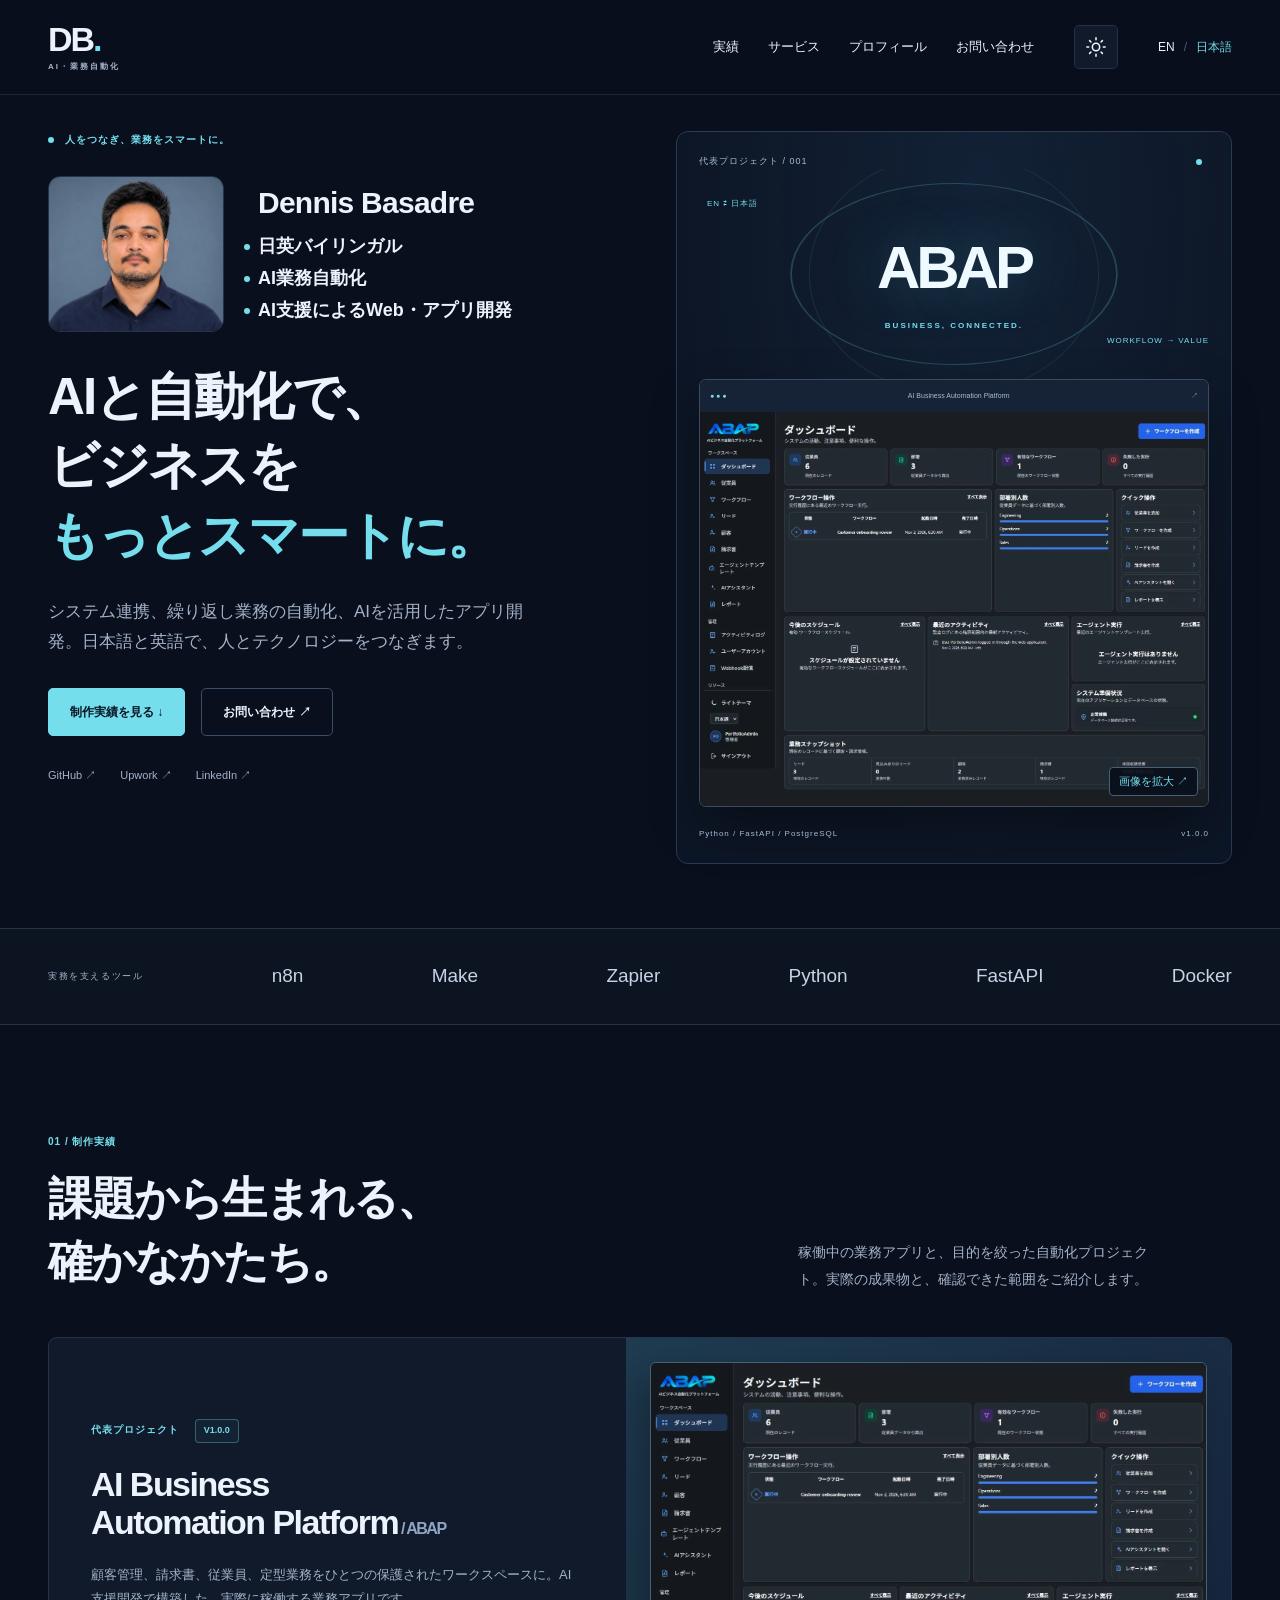
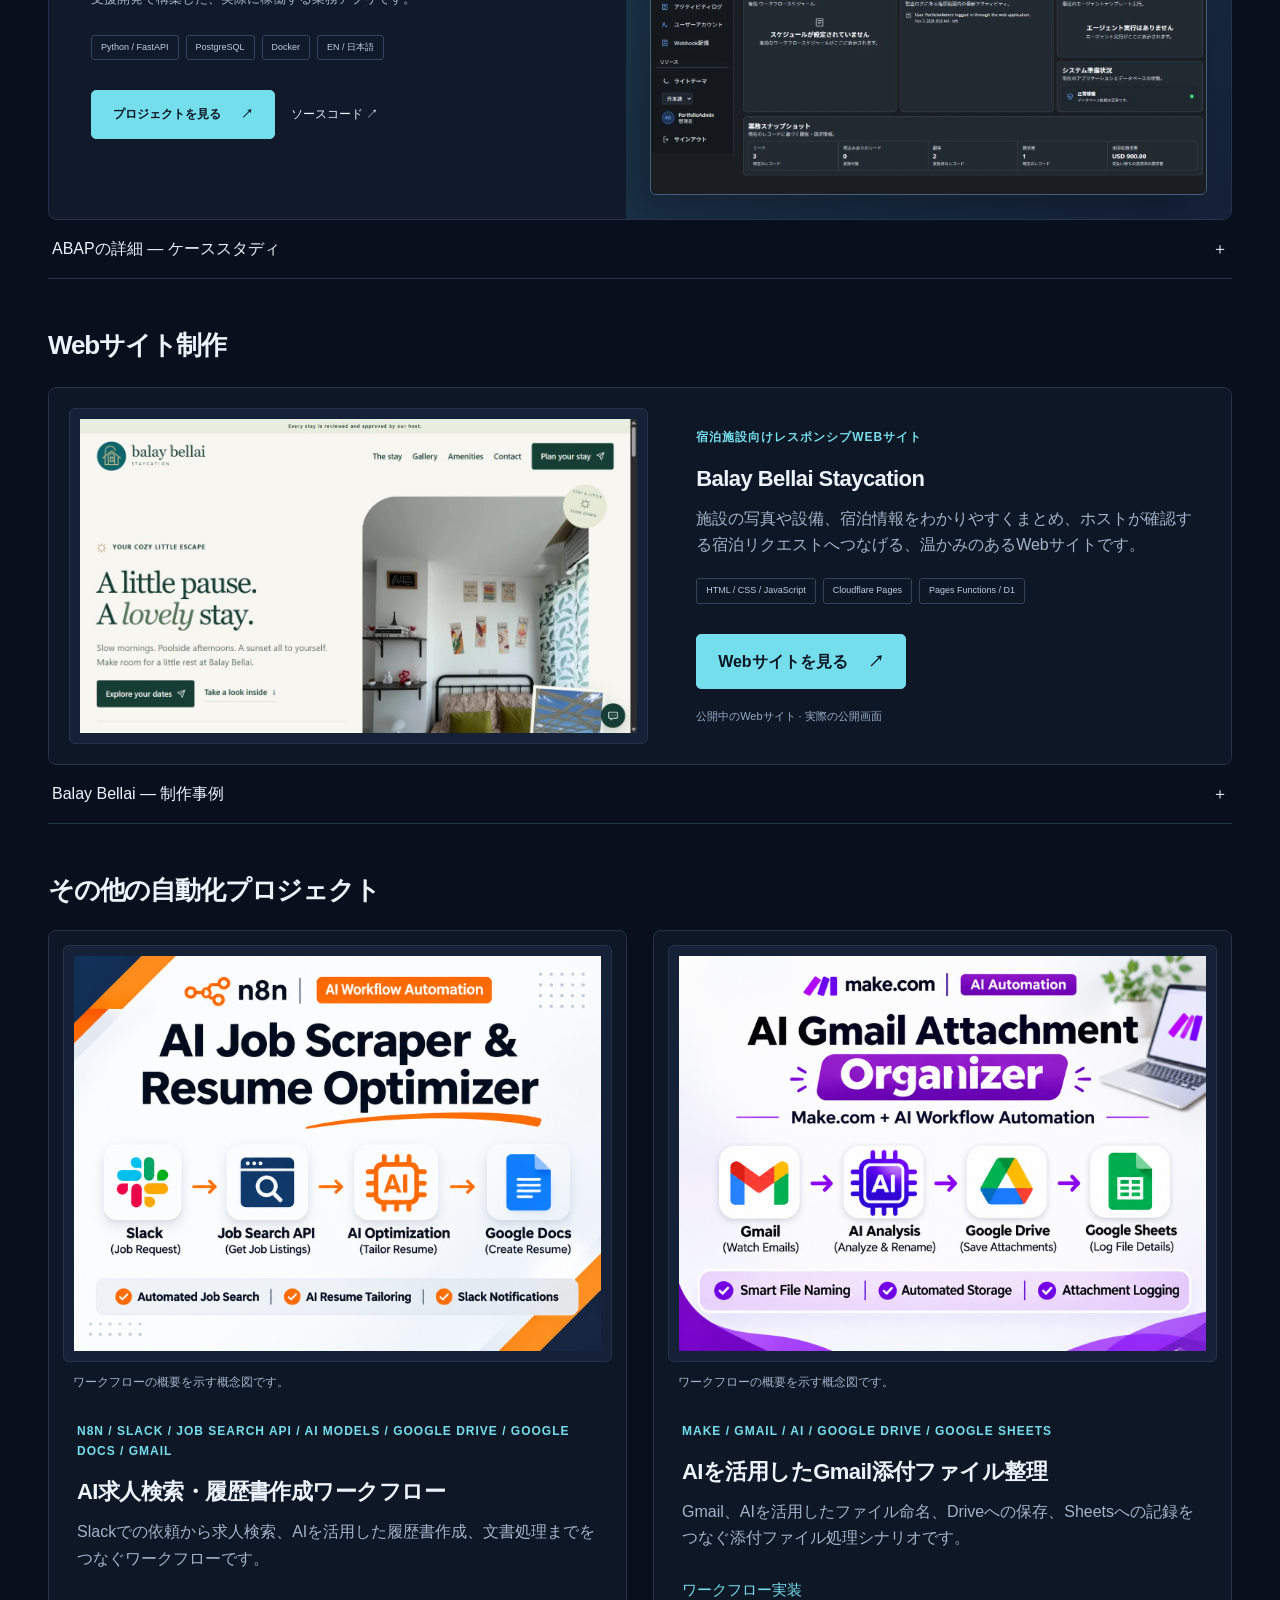
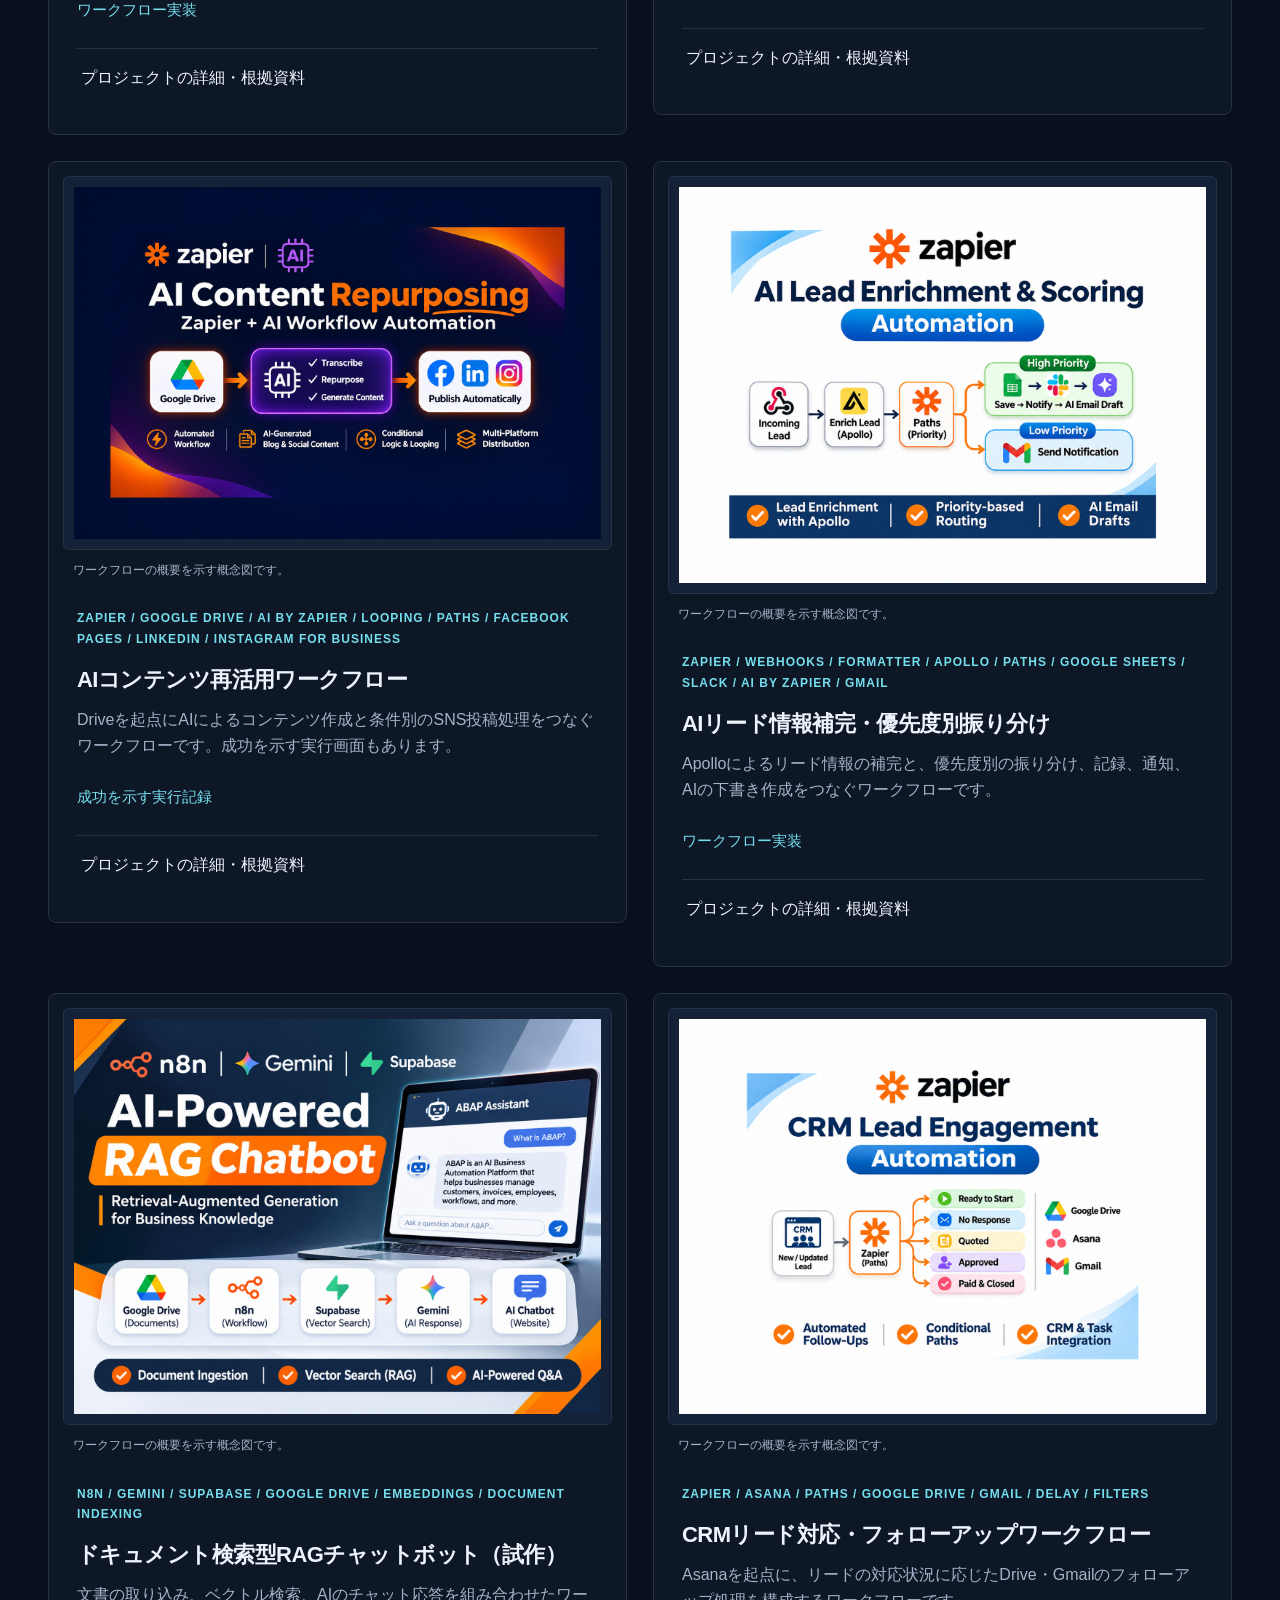
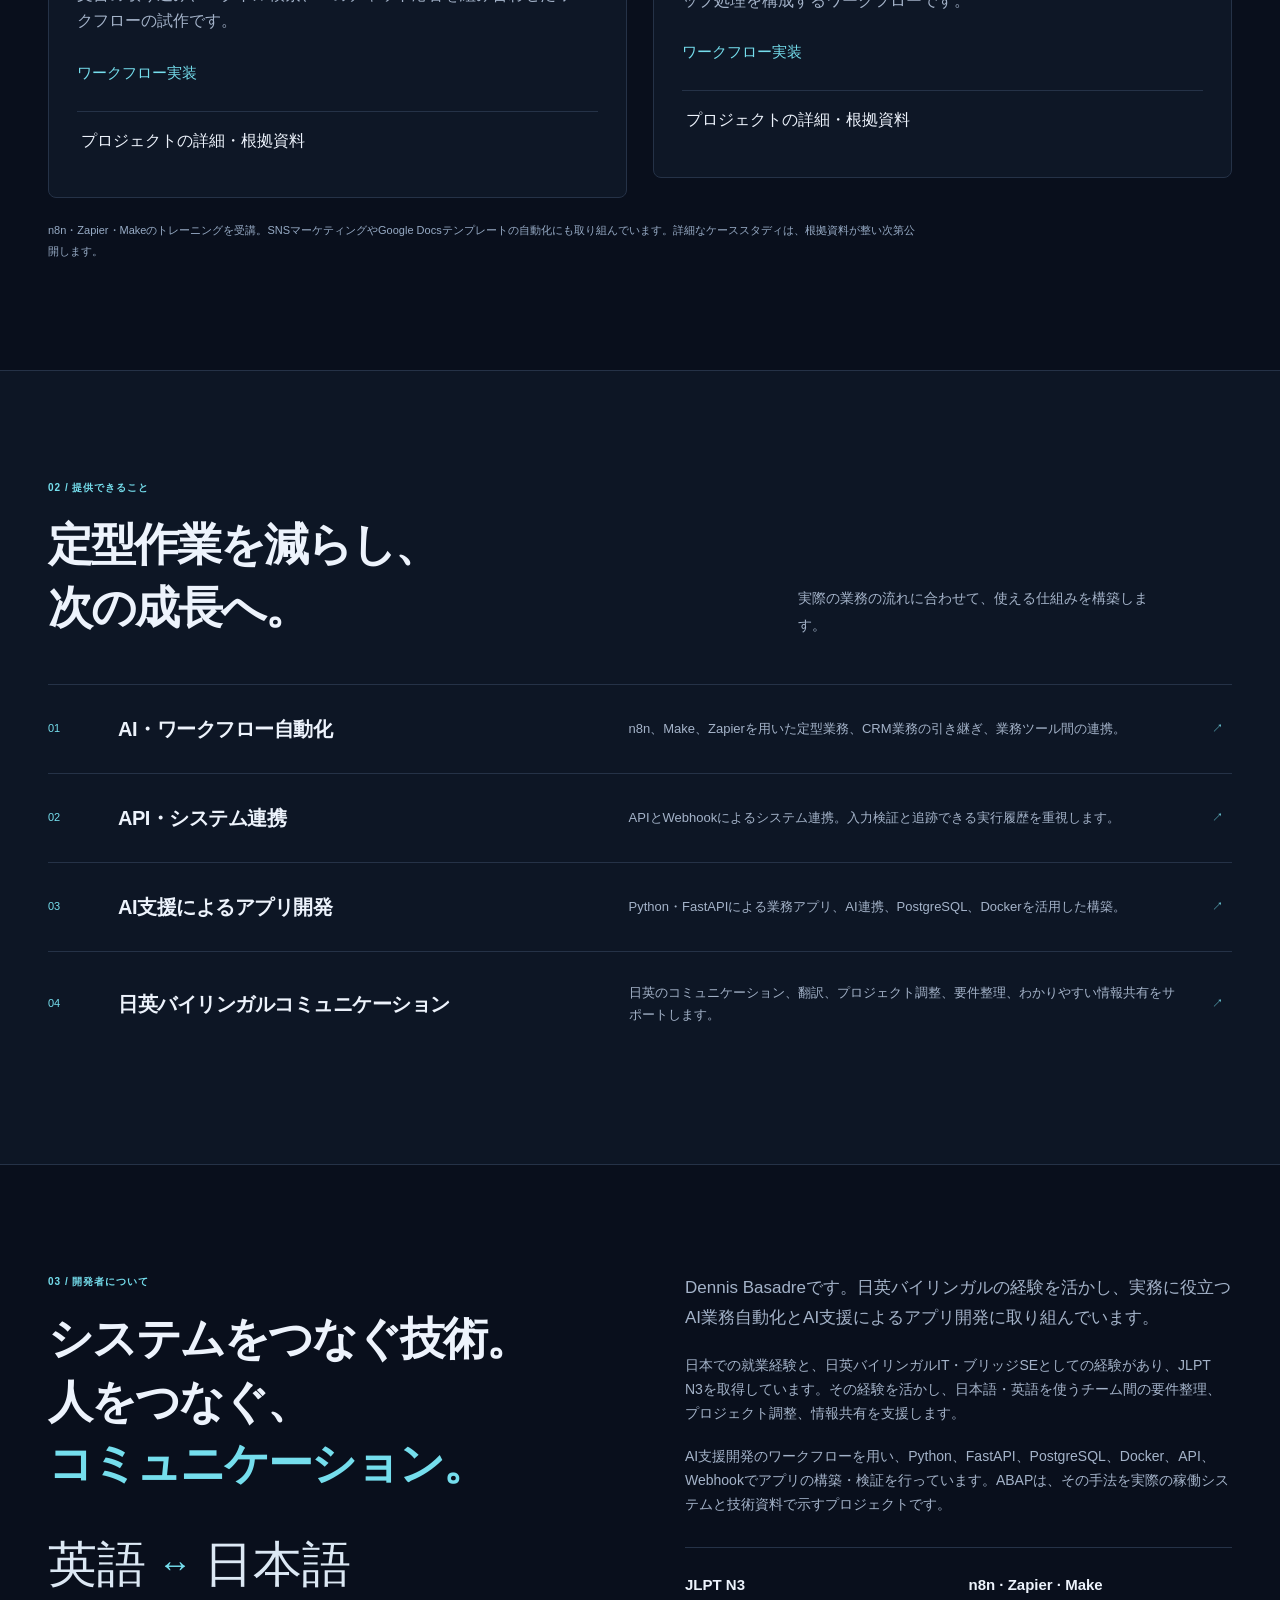
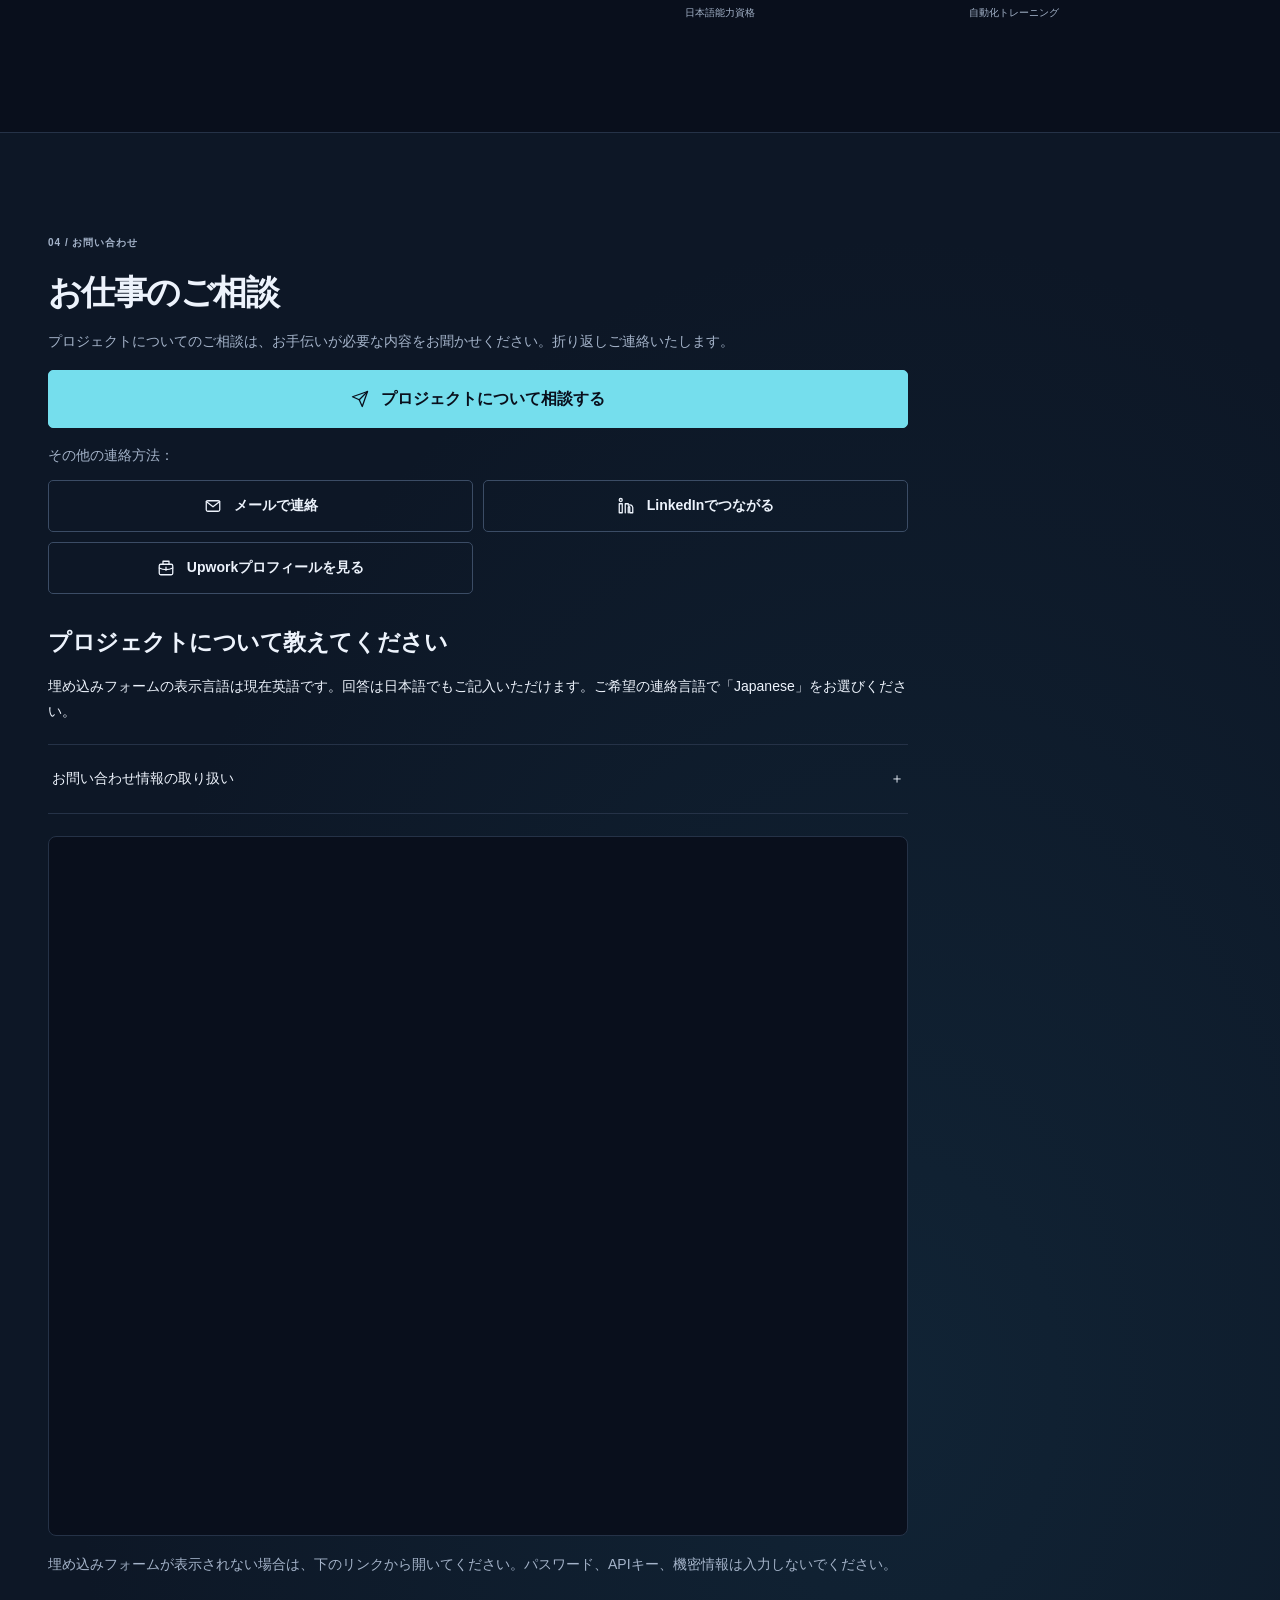
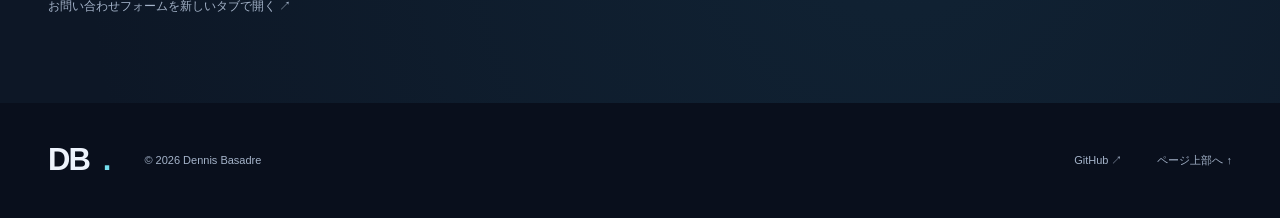
==== commit 6cbd0d12: "Add bilingual Balay Bellai web project case study" ====
--- a/ja/index.html
+++ b/ja/index.html
@@ -1,10 +1,11 @@
-<!doctype html><html lang="ja"><head><meta charset="utf-8"><meta name="viewport" content="width=device-width,initial-scale=1"><title>Dennis Basadre｜日英バイリンガル・AI業務自動化</title><meta name="description" content="日英バイリンガルの経験を活かし、AIアプリ、業務自動化、システム連携を構築。ABAPと自動化プロジェクトをご紹介します。"><meta name="theme-color" content="#090f1c"><link rel="canonical" href="https://dennisbasadre.com/ja/"><link rel="alternate" hreflang="en" href="https://dennisbasadre.com/"><link rel="alternate" hreflang="ja" href="https://dennisbasadre.com/ja/"><link rel="alternate" hreflang="x-default" href="https://dennisbasadre.com/"><meta property="og:title" content="Dennis Basadre｜日英バイリンガル・AI業務自動化"><meta property="og:description" content="日英バイリンガルの経験を活かし、AIアプリ、業務自動化、システム連携を構築。ABAPと自動化プロジェクトをご紹介します。"><meta property="og:type" content="website"><meta property="og:url" content="https://dennisbasadre.com/ja/"><meta property="og:locale" content="ja_JP"><meta property="og:image" content="https://dennisbasadre.com/assets/social.png"><meta name="twitter:card" content="summary_large_image"><link rel="icon" href="../favicon.svg"><script src="../theme-init.c12ee86c482d.js"></script><link rel="stylesheet" href="../styles.e22f2861ec22.css"><link rel="stylesheet" href="../contact-layout.css"><script src="../automation-gallery.cc1d3f5aa731.js" defer></script><script src="../script.309447084f2a.js" defer></script></head><body>
+<!doctype html><html lang="ja"><head><meta charset="utf-8"><meta name="viewport" content="width=device-width,initial-scale=1"><title>Dennis Basadre｜日英バイリンガル・AI業務自動化</title><meta name="description" content="日英バイリンガルの経験を活かし、AIアプリ、業務自動化、システム連携を構築。ABAPと自動化プロジェクトをご紹介します。"><meta name="theme-color" content="#090f1c"><link rel="canonical" href="https://dennisbasadre.com/ja/"><link rel="alternate" hreflang="en" href="https://dennisbasadre.com/"><link rel="alternate" hreflang="ja" href="https://dennisbasadre.com/ja/"><link rel="alternate" hreflang="x-default" href="https://dennisbasadre.com/"><meta property="og:title" content="Dennis Basadre｜日英バイリンガル・AI業務自動化"><meta property="og:description" content="日英バイリンガルの経験を活かし、AIアプリ、業務自動化、システム連携を構築。ABAPと自動化プロジェクトをご紹介します。"><meta property="og:type" content="website"><meta property="og:url" content="https://dennisbasadre.com/ja/"><meta property="og:locale" content="ja_JP"><meta property="og:image" content="https://dennisbasadre.com/assets/social.png"><meta name="twitter:card" content="summary_large_image"><link rel="icon" href="../favicon.svg"><script src="../theme-init.c12ee86c482d.js"></script><link rel="stylesheet" href="../styles.9c06ad44ca69.css"><link rel="stylesheet" href="../contact-layout.css"><script src="../automation-gallery.cc1d3f5aa731.js" defer></script><script src="../script.309447084f2a.js" defer></script></head><body>
 <a class="skip" href="#main">本文へ移動</a><header><div class="shell nav"><a class="brand" href="#top" aria-label="Dennis Basadre — ホーム"><b>DB<span>.</span></b><small>AI・業務自動化</small></a><button class="menu" aria-expanded="false" aria-controls="navigation">メニュー ☰</button><nav id="navigation" aria-label="メインナビゲーション"><a href="#work">実績</a><a href="#services">サービス</a><a href="#about">プロフィール</a><a href="#contact">お問い合わせ</a></nav><button class="theme-toggle" type="button" aria-label="ライトモード" aria-pressed="false" hidden><svg class="theme-sun" viewBox="0 0 24 24" fill="none" stroke="currentColor" stroke-width="1.7" stroke-linecap="round" aria-hidden="true" focusable="false"><circle cx="12" cy="12" r="4"/><path d="M12 2v2m0 16v2M2 12h2m16 0h2M5 5l1.5 1.5m11 11L19 19M5 19l1.5-1.5m11-11L19 5"/></svg><svg class="theme-moon" viewBox="0 0 24 24" fill="none" stroke="currentColor" stroke-width="1.7" stroke-linecap="round" stroke-linejoin="round" aria-hidden="true" focusable="false"><path d="M20.5 14.5A9 9 0 0 1 9.5 3.5a9 9 0 1 0 11 11Z"/></svg></button><div class="language" aria-label="Language"><a lang="en" data-language="en"  href="../">EN</a><span>/</span><a lang="ja" data-language="ja" aria-current="page" href="./">日本語</a></div></div></header>
 <main id="main"><section class="hero shell" id="top"><div class="hero-copy"><p class="eyebrow"><span class="dot"></span> 人をつなぎ、業務をスマートに。</p><div class="hero-profile"><img class="profile-photo" src="../assets/dennis-portrait.c31bb379e9b0.png" width="707" height="627" alt="Dennis Basadreのポートレート" decoding="async"><div><p class="profile-name">Dennis Basadre</p><p class="identity"><span class="role-item"><span class="role-dot" aria-hidden="true"></span><span>日英バイリンガル</span></span> <span class="role-item"><span class="role-dot" aria-hidden="true"></span><span>AI業務自動化</span></span> <span class="role-item"><span class="role-dot" aria-hidden="true"></span><span>AI支援によるWeb・アプリ開発</span></span></p></div></div><h1>AIと自動化で、<br>ビジネスを<br><em>もっとスマートに。</em></h1><p class="lede">システム連携、繰り返し業務の自動化、AIを活用したアプリ開発。日本語と英語で、人とテクノロジーをつなぎます。</p><div class="actions"><a class="button primary" href="#work">制作実績を見る ↓</a><a class="button quiet" href="#contact">お問い合わせ ↗</a></div><div class="social"><a class="" href="https://github.com/Denxell17" target="_blank" rel="noopener noreferrer">GitHub <span aria-hidden="true">↗</span></a><a class="" href="https://www.upwork.com/freelancers/~018e55b8cb4f803cf1" target="_blank" rel="noopener noreferrer">Upwork <span aria-hidden="true">↗</span></a><a class="" href="https://www.linkedin.com/in/dennis-bernard-basadre-949508235" target="_blank" rel="noopener noreferrer">LinkedIn <span aria-hidden="true">↗</span></a></div></div>
 <div class="hero-art"><div class="art-label"><span>代表プロジェクト / 001</span><span class="dot"></span></div><div class="orbit" aria-hidden="true"><span class="orbit-tag">EN ⇄ 日本語</span><span class="orbit-tag second">WORKFLOW → VALUE</span><div class="core">ABAP<span>BUSINESS, CONNECTED.</span></div></div><div class="hero-screen"><div class="window-bar"><span>● ● ●</span><span>AI Business Automation Platform</span><span>↗</span></div><a class="hero-enlarge" href="../assets/abap-dashboard-current-ja.webp" data-image-viewer aria-label="ABAPダッシュボード画像を拡大"><img src="../assets/abap-dashboard-current-ja.webp" width="1424" height="1105" alt="架空のデモデータを表示したABAPの日本語ダッシュボード" fetchpriority="high"><span class="enlarge-hint" aria-hidden="true">画像を拡大 ↗</span></a></div><div class="art-bottom"><span>Python / FastAPI / PostgreSQL</span><span>v1.0.0</span></div></div></section>
 <div class="stack-strip"><div class="shell"><span>実務を支えるツール</span><strong>n8n</strong><strong>Make</strong><strong>Zapier</strong><strong>Python</strong><strong>FastAPI</strong><strong>Docker</strong></div></div>
 <section class="section shell" id="work"><div class="section-head"><div><p class="eyebrow">01 / 制作実績</p><h2>課題から生まれる、<br>確かなかたち。</h2></div><p>稼働中の業務アプリと、目的を絞った自動化プロジェクト。実際の成果物と、確認できた範囲をご紹介します。</p></div>
 <article class="flagship" id="abap"><div class="flagship-copy"><p class="eyebrow">代表プロジェクト <span class="badge">v1.0.0</span></p><h3>AI Business<br>Automation Platform<span class="muted"> / ABAP</span></h3><p>顧客管理、請求書、従業員、定型業務をひとつの保護されたワークスペースに。AI支援開発で構築した、実際に稼働する業務アプリです。</p><div class="tags"><span>Python / FastAPI</span><span>PostgreSQL</span><span>Docker</span><span>EN / 日本語</span></div><div class="actions"><a class="button primary" href="https://abap.dennisbasadre.com/" target="_blank" rel="noopener noreferrer">プロジェクトを見る <span aria-hidden="true">↗</span></a><a class="text-link" href="https://github.com/Denxell17/AI-Business-Automation-Platform" target="_blank" rel="noopener noreferrer">ソースコード <span aria-hidden="true">↗</span></a></div></div><a class="product-shot" href="../assets/abap-dashboard-current-ja.webp"><img loading="lazy" src="../assets/abap-dashboard-current-ja.webp" width="1424" height="1105" alt="ABAPの日本語ダッシュボードを拡大表示"></a></article>
-<details class="case-study"><summary>ABAPの詳細 — ケーススタディ <span>＋</span></summary><div class="case-content"><div class="three-col"><div><h4>課題</h4><p>業務データや定型作業が複数のツールに分散し、管理が複雑になります。</p></div><div><h4>取り組み</h4><p>CRM、従業員管理、請求書、保護文書、ワークフローのスケジュールと実行履歴を、認証付きアプリに統合。</p></div><div><h4>確認できたこと・範囲</h4><p>稼働中のアプリを、架空データのデモ画面、分離環境での署名付きn8n連携テスト、バックアップ・復旧の検証記録とともに紹介しています。商用顧客の成果ではなく、アプリの機能と検証内容を示す事例です。</p></div></div><h4>担当したこと</h4><p>AI支援による開発を活用し、業務要件の整理からアプリの機能実装、ワークフロー連携までを一つのプロジェクトとして構築しました。アプリの設定・テスト、架空データによるデモの準備に加え、デプロイ手順、署名付きn8n連携のテスト、バックアップ・復旧手順を文書化しました。</p><div class="architecture" aria-label="ABAPの構成"><span>認証済みブラウザ</span><b>→</b><span>FastAPI + 業務サービス</span><b>→</b><span>PostgreSQL</span><span>バックグラウンド処理</span><b>→</b><span>署名付きWebhook</span><b>→</b><span>n8n</span></div><p class="note">構成の概要であり、本番環境でのn8n接続の有効化を示すものではありません。Advanced AI Assistantはモデル選択と安全な架空データのデモに対応。無制限の自由会話、実業務データへのアクセス、AIによる業務操作の開始には対応していません。</p><p>運用基盤：HTTPS、アクセス制御、監視、暗号化バックアップ、検証済みの復旧手順。</p><div class="gallery"><figure class="assistant-shot"><a href="../assets/abap-ai-assistant-demo.78669ae2c72f.webp" data-image-viewer><img loading="lazy" decoding="async" src="../assets/abap-ai-assistant-demo.78669ae2c72f.webp" width="1585" height="991" alt="モデル・言語の選択欄と、公開情報を用いた応答例を表示したABAP Advanced AI Assistant"></a><figcaption>Advanced AI Assistant／公開情報を用いた応答例。アカウント表示名はDemo Portfolioに置き換えています。生成された文章は例示であり、内容を独立に検証した証拠ではありません。</figcaption></figure><figure><a href="../assets/abap-crm-current-en.webp"><img loading="lazy" src="../assets/abap-crm-current-en.webp" width="1440" height="1000" alt="CRMのリード管理／連絡先・会社情報の検索欄と対応状況を、架空データで紹介。"></a><figcaption>CRMのリード管理／連絡先・会社情報の検索欄と対応状況を、架空データで紹介。</figcaption></figure><figure><a href="../assets/abap-invoice-current-en.webp"><img loading="lazy" src="../assets/abap-invoice-current-en.webp" width="1424" height="1512" alt="請求書の詳細／顧客、支払期限、明細、ステータス操作、保護文書へのリンクを、架空の金額で紹介。"></a><figcaption>請求書の詳細／顧客、支払期限、明細、ステータス操作、保護文書へのリンクを、架空の金額で紹介。</figcaption></figure><figure><a href="../assets/abap-workflow-current-en.webp"><img loading="lazy" src="../assets/abap-workflow-current-en.webp" width="1424" height="1710" alt="ワークフロー管理／順序付きタスクと、開始済みの手動デモ実行を表示。撮影時のn8n送信は無効。"></a><figcaption>ワークフロー管理／順序付きタスクと、開始済みの手動デモ実行を表示。撮影時のn8n送信は無効。</figcaption></figure><figure><a href="../assets/abap-dashboard-current-ja.webp"><img loading="lazy" src="../assets/abap-dashboard-current-ja.webp" width="1424" height="1105" alt="日本語ダッシュボード／ナビゲーション、活動の概要、クイック操作を日本語で表示。架空の業務データは英語。"></a><figcaption>日本語ダッシュボード／ナビゲーション、活動の概要、クイック操作を日本語で表示。架空の業務データは英語。</figcaption></figure><figure><a href="../assets/abap-dashboard-light-summary-en.jpg" data-image-viewer><img loading="lazy" decoding="async" src="../assets/abap-dashboard-light-summary-en.jpg" width="1424" height="1105" alt="分離した架空データのデモ環境で、架空のPortfolioAdminアカウントと各パネルを表示したABAPのライトテーマダッシュボード"></a><figcaption>ライトテーマ／架空データと架空のPortfolioAdminアカウントを使った分離環境のデモ。1440 × 1000のブラウザ表示領域で撮影。</figcaption></figure><figure><a href="../assets/abap-dashboard-mobile-en.webp" data-image-viewer><img loading="lazy" decoding="async" src="../assets/abap-dashboard-mobile-en.webp" width="375" height="2567" alt="英語のABAPダッシュボードを狭いブラウザ表示幅で開き、概要カードとクイック操作を縦に配置した画面"></a><figcaption>モバイル表示／概要カードとクイック操作を縦に配置。390 × 844のブラウザ表示領域で、架空データを使用して撮影。選択すると拡大表示できます。</figcaption></figure></div><p class="note">基本機能は2026年11月3日に、分離したローカル環境の架空データで撮影しました。AI Assistantは11月5日に撮影した公開情報を用いた応答例で、生成文は例示です。ライトテーマのダッシュボードは11月6日に、既存の分離したデモ環境で、架空データと架空のPortfolioAdminアカウントを使用して撮影しました。画像を選択すると拡大表示できます。</p></div></details><h3 class="automation-heading" id="automation-projects-title">その他の自動化プロジェクト</h3><!-- automation-gallery:start --><div class="project-grid" role="group" aria-labelledby="automation-projects-title" data-automation-gallery data-asset-prefix="../"><article class="project" id="automation-job-search-resume"><a href="../assets/automation/job-search-resume/overview-v1.webp" data-image-viewer><img src="../assets/automation/job-search-resume/overview-v1.webp" alt="概念図：AI求人検索・履歴書作成ワークフロー" width="1448" height="1086" loading="lazy" decoding="async"></a><p class="thumbnail-caption">ワークフローの概要を示す概念図です。</p><div class="project-body"><p class="eyebrow">n8n / Slack / Job Search API / AI models / Google Drive / Google Docs / Gmail</p><h4>AI求人検索・履歴書作成ワークフロー</h4><p>Slackでの依頼から求人検索、AIを活用した履歴書作成、文書処理までをつなぐワークフローです。</p><p class="project-evidence-status">ワークフロー実装</p><details><summary>プロジェクトの詳細・根拠資料</summary><div class="automation-detail"><h5>課題</h5><p>求人情報の検索や履歴書の調整には、繰り返しの確認、文書の更新、通知が発生します。</p><h5>取り組み</h5><p>Slackでの依頼から求人取得、AIを活用した履歴書作成、文書更新、Gmailの下書き作成、Slack通知までを一つのワークフローにまとめた構成です。</p><h5>ワークフロー</h5><p>Slackの依頼 → 検索条件の確認 → 求人API → 結果の処理 → AIによる履歴書作成 → Drive・Docs → Gmailの下書き・Slack通知。</p><h5>期待される業務上の効果</h5><p class="expected-outcomes-note">設計上期待される効果であり、測定済みの成果ではありません。</p><p>求職者、キャリア支援担当、採用事務担当向けに、求人情報の繰り返し確認、履歴書の文書準備、状況連絡の手間を減らすことを目指した設計です。依頼、文書処理、下書き、通知をつなぐことで、事務作業の時間を抑え、応募資料やフォローアップ情報を一貫して整理できる可能性があります。</p><h5>確認できたこと・範囲</h5><p>n8nのエディターで、求人検索、AIを活用した履歴書作成、文書処理、通知をつなぐ構成を紹介しています。確認できる範囲はワークフロー設計で、文書の生成結果や通知の到達は対象外です。</p><div class="automation-evidence"><figure><a href="../assets/automation/job-search-resume/workflow-editor-v1.webp" data-image-viewer><img src="../assets/automation/job-search-resume/workflow-editor-v1.webp" alt="求人検索、履歴書作成、文書処理、通知の各ステップを示すn8n画面" width="1917" height="869" loading="lazy" decoding="async"></a><figcaption>ワークフロー画面 — n8nワークフロー画面：求人検索、履歴書作成、文書処理、通知のつながり。</figcaption></figure></div></div></details></div></article><article class="project" id="automation-gmail-attachment-organizer"><a href="../assets/automation/gmail-attachment-organizer/overview-v1.webp" data-image-viewer><img src="../assets/automation/gmail-attachment-organizer/overview-v1.webp" alt="概念図：AIを活用したGmail添付ファイル整理" width="1448" height="1086" loading="lazy" decoding="async"></a><p class="thumbnail-caption">ワークフローの概要を示す概念図です。</p><div class="project-body"><p class="eyebrow">Make / Gmail / AI / Google Drive / Google Sheets</p><h4>AIを活用したGmail添付ファイル整理</h4><p>Gmail、AIを活用したファイル命名、Driveへの保存、Sheetsへの記録をつなぐ添付ファイル処理シナリオです。</p><p class="project-evidence-status">ワークフロー実装</p><details><summary>プロジェクトの詳細・根拠資料</summary><div class="automation-detail"><h5>課題</h5><p>メール添付ファイルの保存、命名、記録を手作業で行うと、繰り返し作業が増えます。</p><h5>取り組み</h5><p>Gmailの添付ファイルを、AIを活用した命名、Google Driveへの保存、Google Sheetsへの記録につなぎ、通知処理も組み込んだ構成です。</p><h5>ワークフロー</h5><p>メール監視 → 添付ファイルの取得 → 分析用アップロード → ファイル名生成 → Driveへの保存 → Sheetsへの記録 → メール通知。</p><h5>期待される業務上の効果</h5><p class="expected-outcomes-note">設計上期待される効果であり、測定済みの成果ではありません。</p><p>メール添付ファイルを扱う小規模事業者、業務運営・事務チーム向けに、手動ダウンロード、命名、Driveへの分類保存、Sheetsへの転記を減らすことを目指した構成です。命名ルールと追跡用の記録を統一することで、文書処理の時間や保存ミスを抑え、ファイルの検索・確認をしやすくできる可能性があります。</p><h5>確認できたこと・範囲</h5><p>Makeのエディターで、Gmailでの添付ファイル取得から命名、Driveへの保存、Sheetsへの記録までの構成と、モジュールごとの実行回数を確認できます。撮影時の定期実行は無効で、資料の対象は設定したシナリオです。保存先の出力結果を確認したものではありません。</p><div class="automation-evidence"><figure><a href="../assets/automation/gmail-attachment-organizer/scenario-editor-v1.webp" data-image-viewer><img src="../assets/automation/gmail-attachment-organizer/scenario-editor-v1.webp" alt="モジュールごとの実行回数が表示されたMakeの添付ファイル処理シナリオ" width="1820" height="707" loading="lazy" decoding="async"></a><figcaption>ワークフロー画面 — Makeシナリオ：添付ファイル処理のモジュール、実行回数、無効になっている定期実行設定。</figcaption></figure></div></div></details></div></article><article class="project" id="automation-content-repurposing"><a href="../assets/automation/content-repurposing/overview-v1.webp" data-image-viewer><img src="../assets/automation/content-repurposing/overview-v1.webp" alt="概念図：AIコンテンツ再活用ワークフロー" width="1536" height="1024" loading="lazy" decoding="async"></a><p class="thumbnail-caption">ワークフローの概要を示す概念図です。</p><div class="project-body"><p class="eyebrow">Zapier / Google Drive / AI by Zapier / Looping / Paths / Facebook Pages / LinkedIn / Instagram for Business</p><h4>AIコンテンツ再活用ワークフロー</h4><p>Driveを起点にAIによるコンテンツ作成と条件別のSNS投稿処理をつなぐワークフローです。成功を示す実行画面もあります。</p><p class="project-evidence-status">成功を示す実行記録</p><details><summary>プロジェクトの詳細・根拠資料</summary><div class="automation-detail"><h5>課題</h5><p>元のコンテンツを複数の媒体に展開するには、文字起こし、内容の調整、投稿処理を繰り返す必要があります。</p><h5>取り組み</h5><p>Driveに届いたファイルをAIによる文字起こし・コンテンツ作成につなぎ、条件に応じてSNS投稿用の分岐へ振り分ける構成です。</p><h5>ワークフロー</h5><p>Driveの新規ファイル → 条件確認 → AIによる文字起こし・コンテンツ作成 → 繰り返し処理 → 条件分岐 → Facebook・LinkedIn・Instagramの投稿処理。実行記録では一方の分岐が完了し、もう一方はスキップされています。</p><h5>期待される業務上の効果</h5><p class="expected-outcomes-note">設計上期待される効果であり、測定済みの成果ではありません。</p><p>少人数のマーケティングチームやコンテンツ制作者向けに、繰り返しのコピー、媒体別の下書き準備、投稿担当への引き継ぎを減らすことを目指した設計です。元のコンテンツを整理した処理と分岐で再利用し、調整時間を抑えて媒体間の一貫性を高められる可能性があります。編集内容の確認と投稿結果の確認は引き続き必要です。</p><h5>確認できたこと・範囲</h5><p>Zapierの画面で、ファイル取得、AIによるコンテンツ作成、条件別のSNS投稿処理を紹介しています。成功を示す実行記録では、一方の分岐が完了し、もう一方はスキップされています。実行の根拠はその分岐に限られ、公開投稿の内容や業務成果は本事例の対象外です。</p><div class="automation-evidence"><figure><a href="../assets/automation/content-repurposing/workflow-start-v1.webp" data-image-viewer><img src="../assets/automation/content-repurposing/workflow-start-v1.webp" alt="ファイル取得、条件確認、AI処理、繰り返し処理を示すZapier画面" width="1906" height="747" loading="lazy" decoding="async"></a><figcaption>ワークフロー画面 — Zapierワークフロー：ファイル取得、条件確認、AI処理、繰り返し処理の設定。</figcaption></figure><figure><a href="../assets/automation/content-repurposing/workflow-social-paths-v1.webp" data-image-viewer><img src="../assets/automation/content-repurposing/workflow-social-paths-v1.webp" alt="SNS投稿処理を設定したZapierの条件分岐" width="1907" height="747" loading="lazy" decoding="async"></a><figcaption>ワークフロー画面 — 条件分岐：Facebook Pages、LinkedIn、Instagramの処理設定。</figcaption></figure><figure><a href="../assets/automation/content-repurposing/workflow-overview-v1.webp" data-image-viewer><img src="../assets/automation/content-repurposing/workflow-overview-v1.webp" alt="コンテンツ再活用ワークフロー全体のエディター表示" width="650" height="751" loading="lazy" decoding="async"></a><figcaption>ワークフロー画面 — ワークフロー全体：前半の処理と条件別の投稿処理。</figcaption></figure><figure><a href="../assets/automation/content-repurposing/recorded-run-v1.webp" data-image-viewer><img src="../assets/automation/content-repurposing/recorded-run-v1.webp" alt="一方の分岐の成功と、もう一方のスキップを示すZapierの実行記録" width="372" height="660" loading="lazy" decoding="async"></a><figcaption>実行記録 — 成功を示す実行記録：一方の分岐が完了し、もう一方はスキップ。</figcaption></figure></div></div></details></div></article><article class="project" id="automation-lead-enrichment"><a href="../assets/automation/lead-enrichment/overview-v1.webp" data-image-viewer><img src="../assets/automation/lead-enrichment/overview-v1.webp" alt="概念図：AIリード情報補完・優先度別振り分け" width="1448" height="1086" loading="lazy" decoding="async"></a><p class="thumbnail-caption">ワークフローの概要を示す概念図です。</p><div class="project-body"><p class="eyebrow">Zapier / Webhooks / Formatter / Apollo / Paths / Google Sheets / Slack / AI by Zapier / Gmail</p><h4>AIリード情報補完・優先度別振り分け</h4><p>Apolloによるリード情報の補完と、優先度別の振り分け、記録、通知、AIの下書き作成をつなぐワークフローです。</p><p class="project-evidence-status">ワークフロー実装</p><details><summary>プロジェクトの詳細・根拠資料</summary><div class="automation-detail"><h5>課題</h5><p>新規リードへの対応を整理するには、関連情報の補完と、次の対応先への振り分けが必要です。</p><h5>取り組み</h5><p>受信したリード情報にApolloで関連情報を補完し、優先度別の分岐で記録、通知、AIを活用した下書き作成へつなぐ構成です。</p><h5>ワークフロー</h5><p>リード受信 → 企業URLの整形 → 情報補完 → 優先度別の分岐 → 設定した記録・通知・下書き作成。</p><h5>期待される業務上の効果</h5><p class="expected-outcomes-note">設計上期待される効果であり、測定済みの成果ではありません。</p><p>営業企画・営業支援や少人数の事業開発チーム向けに、リード情報の手動検索、重複入力、優先度別の仕分け、連絡文の下書き準備を減らすことを目指した設計です。情報補完と振り分けを整理し、調査時間を抑え、引き継ぎや記録の一貫性を改善できる可能性があります。取得情報やAIの下書きは確認が必要です。</p><h5>確認できたこと・範囲</h5><p>Zapierのエディターで、Apolloによる情報補完、優先度別の分岐、記録・通知・AIによる下書き作成の構成と、使用中バージョンの表示を確認できます。資料の対象はワークフロー設定で、数値によるスコアリング、補完情報の精度、処理後の出力結果は対象外です。</p><div class="automation-evidence"><figure><a href="../assets/automation/lead-enrichment/workflow-editor-v1.webp" data-image-viewer><img src="../assets/automation/lead-enrichment/workflow-editor-v1.webp" alt="リード情報補完と優先度別の振り分けを示すZapierワークフロー" width="1917" height="757" loading="lazy" decoding="async"></a><figcaption>ワークフロー画面 — Zapierワークフロー画面：Apolloによる情報補完と優先度別の振り分け。</figcaption></figure></div></div></details></div></article><article class="project" id="automation-rag-chatbot-prototype"><a href="../assets/automation/rag-chatbot-prototype/overview-v1.webp" data-image-viewer><img src="../assets/automation/rag-chatbot-prototype/overview-v1.webp" alt="概念図：ドキュメント検索型RAGチャットボット（試作）" width="1448" height="1086" loading="lazy" decoding="async"></a><p class="thumbnail-caption">ワークフローの概要を示す概念図です。</p><div class="project-body"><p class="eyebrow">n8n / Gemini / Supabase / Google Drive / Embeddings / Document indexing</p><h4>ドキュメント検索型RAGチャットボット（試作）</h4><p>文書の取り込み、ベクトル検索、AIのチャット応答を組み合わせたワークフローの試作です。</p><p class="project-evidence-status">ワークフロー実装</p><details><summary>プロジェクトの詳細・根拠資料</summary><div class="automation-detail"><h5>課題</h5><p>文書を利用するアシスタントには、資料を索引化し、応答に関連する箇所を検索する仕組みが必要です。</p><h5>取り組み</h5><p>n8n上で、Driveからの文書取り込み・索引作成、Supabaseによる検索、Geminiを用いたチャット応答の流れを組み立てた試作です。</p><h5>ワークフロー</h5><p>文書の新規作成・更新・アーカイブ → 読み込み・索引管理。チャット受信 → 検索ツールとGeminiモデル → 応答処理。</p><h5>期待される業務上の効果</h5><p class="expected-outcomes-note">設計上期待される効果であり、測定済みの成果ではありません。</p><p>社内ナレッジ管理やサポートチーム向けに、繰り返しの文書検索や回答準備の手間を減らせるかを検討する試作です。索引管理と検索の仕組みを整理し、関連資料を見つけやすくして、回答の一貫性を支援できる可能性があります。実運用の前には、回答精度、資料の網羅性、アクセス制御の評価が必要です。</p><h5>確認できたこと・範囲</h5><p>n8nの試作画面で、文書の取り込み・索引管理、Supabaseによる検索、Geminiを用いた応答の構成を紹介しています。稼働中のABAP AI Assistantとは別の試作です。資料の対象は構成設計で、索引作成の完了、チャット回答の評価、実業務データへのアクセスを示すものではありません。</p><div class="automation-evidence"><figure><a href="../assets/automation/rag-chatbot-prototype/workflow-editor-v1.webp" data-image-viewer><img src="../assets/automation/rag-chatbot-prototype/workflow-editor-v1.webp" alt="文書の索引作成と検索を活用したチャット処理を示すn8nの試作画面" width="1907" height="780" loading="lazy" decoding="async"></a><figcaption>ワークフロー画面 — n8n試作画面：文書の索引管理と検索を組み合わせたチャット応答の構成。</figcaption></figure><figure><a href="../assets/automation/rag-chatbot-prototype/workflow-overview-v1.webp" data-image-viewer><img src="../assets/automation/rag-chatbot-prototype/workflow-overview-v1.webp" alt="RAG試作ワークフローの概要表示" width="780" height="661" loading="lazy" decoding="async"></a><figcaption>ワークフロー画面 — 試作の全体像：文書処理とチャット応答の構成を別の表示で紹介。</figcaption></figure></div></div></details></div></article><article class="project" id="automation-crm-follow-up"><a href="../assets/automation/crm-follow-up/overview-v1.webp" data-image-viewer><img src="../assets/automation/crm-follow-up/overview-v1.webp" alt="概念図：CRMリード対応・フォローアップワークフロー" width="1448" height="1086" loading="lazy" decoding="async"></a><p class="thumbnail-caption">ワークフローの概要を示す概念図です。</p><div class="project-body"><p class="eyebrow">Zapier / Asana / Paths / Google Drive / Gmail / Delay / Filters</p><h4>CRMリード対応・フォローアップワークフロー</h4><p>Asanaを起点に、リードの対応状況に応じたDrive・Gmailのフォローアップ処理を構成するワークフローです。</p><p class="project-evidence-status">ワークフロー実装</p><details><summary>プロジェクトの詳細・根拠資料</summary><div class="automation-detail"><h5>課題</h5><p>リード対応では、準備、見積もり、承認などの進行状況に応じて、異なるフォローアップが必要になります。</p><h5>取り組み</h5><p>Asanaのタスク状況に応じて処理を分岐し、フォルダー・タスク作成、フォローアップメール、待機、条件確認を組み合わせた構成です。</p><h5>ワークフロー</h5><p>Asanaタスク更新 → 対応状況による分岐 → 設定したDrive・Asana・Gmail処理。一部の分岐には待機と条件確認があります。</p><h5>期待される業務上の効果</h5><p class="expected-outcomes-note">設計上期待される効果であり、測定済みの成果ではありません。</p><p>少人数の営業・顧客対応チーム向けに、繰り返しの状況確認、フォルダー・タスクの準備、フォローアップメールの作成を減らすことを目指した設計です。対応状況別の分岐、待機、条件処理により、調整時間を抑え、次の対応を整理し、一貫したフォローアップを支援できる可能性があります。実運用の前に、警告表示や各分岐の動作検証が必要です。</p><h5>確認できたこと・範囲</h5><p>Zapierの画面で、Asana、Drive、Gmail、待機・条件処理を用いた対応状況別のCRMフォローアップ構成を紹介しています。元の警告・ステップ表示は残しており、原因は未特定です。資料の対象は設定内容で、「支払い・完了」は分岐名を表し、入金や顧客対応の完了実績を示すものではありません。</p><div class="automation-evidence"><figure><a href="../assets/automation/crm-follow-up/workflow-v1.webp" data-image-viewer><img src="../assets/automation/crm-follow-up/workflow-v1.webp" alt="元の警告表示があるZapierのCRMフォローアップv1画面" width="1917" height="750" loading="lazy" decoding="async"></a><figcaption>ワークフロー画面 — バージョン1：対応状況別の分岐と元の警告・ステップ表示。</figcaption></figure><figure><a href="../assets/automation/crm-follow-up/workflow-v1-alternate.webp" data-image-viewer><img src="../assets/automation/crm-follow-up/workflow-v1-alternate.webp" alt="フォローアップワークフローv1の別表示" width="1912" height="745" loading="lazy" decoding="async"></a><figcaption>ワークフロー画面 — バージョン1の詳細：同じフォローアップ構成の別表示。</figcaption></figure><figure><a href="../assets/automation/crm-follow-up/workflow-v2.webp" data-image-viewer><img src="../assets/automation/crm-follow-up/workflow-v2.webp" alt="元の警告表示があるZapierのCRMフォローアップv2画面" width="1907" height="757" loading="lazy" decoding="async"></a><figcaption>ワークフロー画面 — バージョン2：ワークフローの設定内容と元の警告・ステップ表示。</figcaption></figure></div></div></details></div></article></div><!-- automation-gallery:end --><p class="note coverage">n8n・Zapier・Makeのトレーニングを受講。SNSマーケティングやGoogle Docsテンプレートの自動化にも取り組んでいます。詳細なケーススタディは、根拠資料が整い次第公開します。</p></section>
+<details class="case-study"><summary>ABAPの詳細 — ケーススタディ <span>＋</span></summary><div class="case-content"><div class="three-col"><div><h4>課題</h4><p>業務データや定型作業が複数のツールに分散し、管理が複雑になります。</p></div><div><h4>取り組み</h4><p>CRM、従業員管理、請求書、保護文書、ワークフローのスケジュールと実行履歴を、認証付きアプリに統合。</p></div><div><h4>確認できたこと・範囲</h4><p>稼働中のアプリを、架空データのデモ画面、分離環境での署名付きn8n連携テスト、バックアップ・復旧の検証記録とともに紹介しています。商用顧客の成果ではなく、アプリの機能と検証内容を示す事例です。</p></div></div><h4>担当したこと</h4><p>AI支援による開発を活用し、業務要件の整理からアプリの機能実装、ワークフロー連携までを一つのプロジェクトとして構築しました。アプリの設定・テスト、架空データによるデモの準備に加え、デプロイ手順、署名付きn8n連携のテスト、バックアップ・復旧手順を文書化しました。</p><div class="architecture" aria-label="ABAPの構成"><span>認証済みブラウザ</span><b>→</b><span>FastAPI + 業務サービス</span><b>→</b><span>PostgreSQL</span><span>バックグラウンド処理</span><b>→</b><span>署名付きWebhook</span><b>→</b><span>n8n</span></div><p class="note">構成の概要であり、本番環境でのn8n接続の有効化を示すものではありません。Advanced AI Assistantはモデル選択と安全な架空データのデモに対応。無制限の自由会話、実業務データへのアクセス、AIによる業務操作の開始には対応していません。</p><p>運用基盤：HTTPS、アクセス制御、監視、暗号化バックアップ、検証済みの復旧手順。</p><div class="gallery"><figure class="assistant-shot"><a href="../assets/abap-ai-assistant-demo.78669ae2c72f.webp" data-image-viewer><img loading="lazy" decoding="async" src="../assets/abap-ai-assistant-demo.78669ae2c72f.webp" width="1585" height="991" alt="モデル・言語の選択欄と、公開情報を用いた応答例を表示したABAP Advanced AI Assistant"></a><figcaption>Advanced AI Assistant／公開情報を用いた応答例。アカウント表示名はDemo Portfolioに置き換えています。生成された文章は例示であり、内容を独立に検証した証拠ではありません。</figcaption></figure><figure><a href="../assets/abap-crm-current-en.webp"><img loading="lazy" src="../assets/abap-crm-current-en.webp" width="1440" height="1000" alt="CRMのリード管理／連絡先・会社情報の検索欄と対応状況を、架空データで紹介。"></a><figcaption>CRMのリード管理／連絡先・会社情報の検索欄と対応状況を、架空データで紹介。</figcaption></figure><figure><a href="../assets/abap-invoice-current-en.webp"><img loading="lazy" src="../assets/abap-invoice-current-en.webp" width="1424" height="1512" alt="請求書の詳細／顧客、支払期限、明細、ステータス操作、保護文書へのリンクを、架空の金額で紹介。"></a><figcaption>請求書の詳細／顧客、支払期限、明細、ステータス操作、保護文書へのリンクを、架空の金額で紹介。</figcaption></figure><figure><a href="../assets/abap-workflow-current-en.webp"><img loading="lazy" src="../assets/abap-workflow-current-en.webp" width="1424" height="1710" alt="ワークフロー管理／順序付きタスクと、開始済みの手動デモ実行を表示。撮影時のn8n送信は無効。"></a><figcaption>ワークフロー管理／順序付きタスクと、開始済みの手動デモ実行を表示。撮影時のn8n送信は無効。</figcaption></figure><figure><a href="../assets/abap-dashboard-current-ja.webp"><img loading="lazy" src="../assets/abap-dashboard-current-ja.webp" width="1424" height="1105" alt="日本語ダッシュボード／ナビゲーション、活動の概要、クイック操作を日本語で表示。架空の業務データは英語。"></a><figcaption>日本語ダッシュボード／ナビゲーション、活動の概要、クイック操作を日本語で表示。架空の業務データは英語。</figcaption></figure><figure><a href="../assets/abap-dashboard-light-summary-en.jpg" data-image-viewer><img loading="lazy" decoding="async" src="../assets/abap-dashboard-light-summary-en.jpg" width="1424" height="1105" alt="分離した架空データのデモ環境で、架空のPortfolioAdminアカウントと各パネルを表示したABAPのライトテーマダッシュボード"></a><figcaption>ライトテーマ／架空データと架空のPortfolioAdminアカウントを使った分離環境のデモ。1440 × 1000のブラウザ表示領域で撮影。</figcaption></figure><figure><a href="../assets/abap-dashboard-mobile-en.webp" data-image-viewer><img loading="lazy" decoding="async" src="../assets/abap-dashboard-mobile-en.webp" width="375" height="2567" alt="英語のABAPダッシュボードを狭いブラウザ表示幅で開き、概要カードとクイック操作を縦に配置した画面"></a><figcaption>モバイル表示／概要カードとクイック操作を縦に配置。390 × 844のブラウザ表示領域で、架空データを使用して撮影。選択すると拡大表示できます。</figcaption></figure></div><p class="note">基本機能は2026年11月3日に、分離したローカル環境の架空データで撮影しました。AI Assistantは11月5日に撮影した公開情報を用いた応答例で、生成文は例示です。ライトテーマのダッシュボードは11月6日に、既存の分離したデモ環境で、架空データと架空のPortfolioAdminアカウントを使用して撮影しました。画像を選択すると拡大表示できます。</p></div></details><section class="web-projects" aria-labelledby="web-projects-title"><h3 class="automation-heading" id="web-projects-title">Webサイト制作</h3><article class="project web-project" id="balay-bellai"><a href="../assets/balay-bellai-desktop.jpg" data-image-viewer><img src="../assets/balay-bellai-desktop.jpg" width="1265" height="712" alt="温かみのあるオフホワイトの配色と実際の施設写真を使用したBalay BellaiのPC向け公開トップページ" loading="lazy" decoding="async"></a><div class="project-body"><p class="eyebrow">宿泊施設向けレスポンシブWebサイト</p><h4>Balay Bellai Staycation</h4><p>施設の写真や設備、宿泊情報をわかりやすくまとめ、ホストが確認する宿泊リクエストへつなげる、温かみのあるWebサイトです。</p><div class="tags"><span>HTML / CSS / JavaScript</span><span>Cloudflare Pages</span><span>Pages Functions / D1</span></div><div class="actions"><a class="button primary" href="https://balay-bellai.pages.dev/" target="_blank" rel="noopener noreferrer">Webサイトを見る <span aria-hidden="true">↗</span></a></div><p class="note">公開中のWebサイト · 実際の公開画面</p></div></article><details class="case-study web-case-study"><summary>Balay Bellai — 制作事例 <span aria-hidden="true">＋</span></summary><div class="case-content"><h4>目的</h4><p>宿泊を検討する方が施設の雰囲気や条件を確認し、日程を選んでリクエストできる導線を用意しました。予約の最終判断はホストが行う設計です。</p><h4>担当したこと</h4><p>AI支援を活用して、ページ構成、実際の施設写真の整理、公開ページと宿泊リクエスト画面の実装、画面サイズに応じた表示の確認に取り組みました。</p><h4>公開サイトの機能</h4><p>PC・スマートフォンに対応したレイアウト、18枚の施設写真を分類した拡大表示対応ギャラリー、設備・宿泊ポリシーの案内、日程選択カレンダーとリクエストフォーム、Facebookへの連絡リンクを備えています。リクエストだけでは予約は確定せず、最終確定にはオーナーの承認と全額入金の確認が必要であることを明記しています。</p><h4>使用技術・実装</h4><p>HTML・CSS・JavaScriptとCloudflare Pagesを使用し、予約リクエストの実装にはCloudflare Pages FunctionsとD1を利用しています。掲載画像は公開サイトの画面であり、非公開のオーナー管理画面ではありません。</p><h4>期待される業務上の効果</h4><p>小規模な宿泊施設のホストにとって、施設情報・写真・ポリシー・リクエスト内容を一か所にまとめることで、同じ問い合わせへの対応を減らし、ゲストとの連絡を整理しやすくすることを目指しています。時間削減、予約率、売上について測定済みの成果を示すものではありません。</p><h4>確認できたこと・範囲</h4><p>2026年11月21日に公開サイトからPC・スマートフォン表示を実際に撮影しました。予約リクエストを送信せずに、公開情報、ギャラリー、リクエスト画面を確認しています。画像は公開サイトの利用体験を示すもので、予約完了、決済処理、Messenger AIの一般公開運用を証明するものではありません。</p><div class="gallery web-evidence"><figure><a href="../assets/balay-bellai-desktop.jpg" data-image-viewer><img src="../assets/balay-bellai-desktop.jpg" width="1265" height="712" alt="温かみのあるオフホワイトの配色と実際の施設写真を使用したBalay BellaiのPC向け公開トップページ" loading="lazy" decoding="async"></a><figcaption>PC表示 / 施設写真と日程確認へのリンクを備えた公開トップページ。選択すると拡大できます。</figcaption></figure><figure><a href="../assets/balay-bellai-mobile.jpg" data-image-viewer><img src="../assets/balay-bellai-mobile.jpg" width="375" height="811" alt="ナビゲーション、施設写真、紹介文をスマートフォン向けに配置したBalay Bellaiの公開トップページ" loading="lazy" decoding="async"></a><figcaption>スマートフォン表示 / 同じトップページを狭い画面に合わせて配置。選択すると拡大できます。</figcaption></figure></div></div></details></section>
+<h3 class="automation-heading" id="automation-projects-title">その他の自動化プロジェクト</h3><!-- automation-gallery:start --><div class="project-grid" role="group" aria-labelledby="automation-projects-title" data-automation-gallery data-asset-prefix="../"><article class="project" id="automation-job-search-resume"><a href="../assets/automation/job-search-resume/overview-v1.webp" data-image-viewer><img src="../assets/automation/job-search-resume/overview-v1.webp" alt="概念図：AI求人検索・履歴書作成ワークフロー" width="1448" height="1086" loading="lazy" decoding="async"></a><p class="thumbnail-caption">ワークフローの概要を示す概念図です。</p><div class="project-body"><p class="eyebrow">n8n / Slack / Job Search API / AI models / Google Drive / Google Docs / Gmail</p><h4>AI求人検索・履歴書作成ワークフロー</h4><p>Slackでの依頼から求人検索、AIを活用した履歴書作成、文書処理までをつなぐワークフローです。</p><p class="project-evidence-status">ワークフロー実装</p><details><summary>プロジェクトの詳細・根拠資料</summary><div class="automation-detail"><h5>課題</h5><p>求人情報の検索や履歴書の調整には、繰り返しの確認、文書の更新、通知が発生します。</p><h5>取り組み</h5><p>Slackでの依頼から求人取得、AIを活用した履歴書作成、文書更新、Gmailの下書き作成、Slack通知までを一つのワークフローにまとめた構成です。</p><h5>ワークフロー</h5><p>Slackの依頼 → 検索条件の確認 → 求人API → 結果の処理 → AIによる履歴書作成 → Drive・Docs → Gmailの下書き・Slack通知。</p><h5>期待される業務上の効果</h5><p class="expected-outcomes-note">設計上期待される効果であり、測定済みの成果ではありません。</p><p>求職者、キャリア支援担当、採用事務担当向けに、求人情報の繰り返し確認、履歴書の文書準備、状況連絡の手間を減らすことを目指した設計です。依頼、文書処理、下書き、通知をつなぐことで、事務作業の時間を抑え、応募資料やフォローアップ情報を一貫して整理できる可能性があります。</p><h5>確認できたこと・範囲</h5><p>n8nのエディターで、求人検索、AIを活用した履歴書作成、文書処理、通知をつなぐ構成を紹介しています。確認できる範囲はワークフロー設計で、文書の生成結果や通知の到達は対象外です。</p><div class="automation-evidence"><figure><a href="../assets/automation/job-search-resume/workflow-editor-v1.webp" data-image-viewer><img src="../assets/automation/job-search-resume/workflow-editor-v1.webp" alt="求人検索、履歴書作成、文書処理、通知の各ステップを示すn8n画面" width="1917" height="869" loading="lazy" decoding="async"></a><figcaption>ワークフロー画面 — n8nワークフロー画面：求人検索、履歴書作成、文書処理、通知のつながり。</figcaption></figure></div></div></details></div></article><article class="project" id="automation-gmail-attachment-organizer"><a href="../assets/automation/gmail-attachment-organizer/overview-v1.webp" data-image-viewer><img src="../assets/automation/gmail-attachment-organizer/overview-v1.webp" alt="概念図：AIを活用したGmail添付ファイル整理" width="1448" height="1086" loading="lazy" decoding="async"></a><p class="thumbnail-caption">ワークフローの概要を示す概念図です。</p><div class="project-body"><p class="eyebrow">Make / Gmail / AI / Google Drive / Google Sheets</p><h4>AIを活用したGmail添付ファイル整理</h4><p>Gmail、AIを活用したファイル命名、Driveへの保存、Sheetsへの記録をつなぐ添付ファイル処理シナリオです。</p><p class="project-evidence-status">ワークフロー実装</p><details><summary>プロジェクトの詳細・根拠資料</summary><div class="automation-detail"><h5>課題</h5><p>メール添付ファイルの保存、命名、記録を手作業で行うと、繰り返し作業が増えます。</p><h5>取り組み</h5><p>Gmailの添付ファイルを、AIを活用した命名、Google Driveへの保存、Google Sheetsへの記録につなぎ、通知処理も組み込んだ構成です。</p><h5>ワークフロー</h5><p>メール監視 → 添付ファイルの取得 → 分析用アップロード → ファイル名生成 → Driveへの保存 → Sheetsへの記録 → メール通知。</p><h5>期待される業務上の効果</h5><p class="expected-outcomes-note">設計上期待される効果であり、測定済みの成果ではありません。</p><p>メール添付ファイルを扱う小規模事業者、業務運営・事務チーム向けに、手動ダウンロード、命名、Driveへの分類保存、Sheetsへの転記を減らすことを目指した構成です。命名ルールと追跡用の記録を統一することで、文書処理の時間や保存ミスを抑え、ファイルの検索・確認をしやすくできる可能性があります。</p><h5>確認できたこと・範囲</h5><p>Makeのエディターで、Gmailでの添付ファイル取得から命名、Driveへの保存、Sheetsへの記録までの構成と、モジュールごとの実行回数を確認できます。撮影時の定期実行は無効で、資料の対象は設定したシナリオです。保存先の出力結果を確認したものではありません。</p><div class="automation-evidence"><figure><a href="../assets/automation/gmail-attachment-organizer/scenario-editor-v1.webp" data-image-viewer><img src="../assets/automation/gmail-attachment-organizer/scenario-editor-v1.webp" alt="モジュールごとの実行回数が表示されたMakeの添付ファイル処理シナリオ" width="1820" height="707" loading="lazy" decoding="async"></a><figcaption>ワークフロー画面 — Makeシナリオ：添付ファイル処理のモジュール、実行回数、無効になっている定期実行設定。</figcaption></figure></div></div></details></div></article><article class="project" id="automation-content-repurposing"><a href="../assets/automation/content-repurposing/overview-v1.webp" data-image-viewer><img src="../assets/automation/content-repurposing/overview-v1.webp" alt="概念図：AIコンテンツ再活用ワークフロー" width="1536" height="1024" loading="lazy" decoding="async"></a><p class="thumbnail-caption">ワークフローの概要を示す概念図です。</p><div class="project-body"><p class="eyebrow">Zapier / Google Drive / AI by Zapier / Looping / Paths / Facebook Pages / LinkedIn / Instagram for Business</p><h4>AIコンテンツ再活用ワークフロー</h4><p>Driveを起点にAIによるコンテンツ作成と条件別のSNS投稿処理をつなぐワークフローです。成功を示す実行画面もあります。</p><p class="project-evidence-status">成功を示す実行記録</p><details><summary>プロジェクトの詳細・根拠資料</summary><div class="automation-detail"><h5>課題</h5><p>元のコンテンツを複数の媒体に展開するには、文字起こし、内容の調整、投稿処理を繰り返す必要があります。</p><h5>取り組み</h5><p>Driveに届いたファイルをAIによる文字起こし・コンテンツ作成につなぎ、条件に応じてSNS投稿用の分岐へ振り分ける構成です。</p><h5>ワークフロー</h5><p>Driveの新規ファイル → 条件確認 → AIによる文字起こし・コンテンツ作成 → 繰り返し処理 → 条件分岐 → Facebook・LinkedIn・Instagramの投稿処理。実行記録では一方の分岐が完了し、もう一方はスキップされています。</p><h5>期待される業務上の効果</h5><p class="expected-outcomes-note">設計上期待される効果であり、測定済みの成果ではありません。</p><p>少人数のマーケティングチームやコンテンツ制作者向けに、繰り返しのコピー、媒体別の下書き準備、投稿担当への引き継ぎを減らすことを目指した設計です。元のコンテンツを整理した処理と分岐で再利用し、調整時間を抑えて媒体間の一貫性を高められる可能性があります。編集内容の確認と投稿結果の確認は引き続き必要です。</p><h5>確認できたこと・範囲</h5><p>Zapierの画面で、ファイル取得、AIによるコンテンツ作成、条件別のSNS投稿処理を紹介しています。成功を示す実行記録では、一方の分岐が完了し、もう一方はスキップされています。実行の根拠はその分岐に限られ、公開投稿の内容や業務成果は本事例の対象外です。</p><div class="automation-evidence"><figure><a href="../assets/automation/content-repurposing/workflow-start-v1.webp" data-image-viewer><img src="../assets/automation/content-repurposing/workflow-start-v1.webp" alt="ファイル取得、条件確認、AI処理、繰り返し処理を示すZapier画面" width="1906" height="747" loading="lazy" decoding="async"></a><figcaption>ワークフロー画面 — Zapierワークフロー：ファイル取得、条件確認、AI処理、繰り返し処理の設定。</figcaption></figure><figure><a href="../assets/automation/content-repurposing/workflow-social-paths-v1.webp" data-image-viewer><img src="../assets/automation/content-repurposing/workflow-social-paths-v1.webp" alt="SNS投稿処理を設定したZapierの条件分岐" width="1907" height="747" loading="lazy" decoding="async"></a><figcaption>ワークフロー画面 — 条件分岐：Facebook Pages、LinkedIn、Instagramの処理設定。</figcaption></figure><figure><a href="../assets/automation/content-repurposing/workflow-overview-v1.webp" data-image-viewer><img src="../assets/automation/content-repurposing/workflow-overview-v1.webp" alt="コンテンツ再活用ワークフロー全体のエディター表示" width="650" height="751" loading="lazy" decoding="async"></a><figcaption>ワークフロー画面 — ワークフロー全体：前半の処理と条件別の投稿処理。</figcaption></figure><figure><a href="../assets/automation/content-repurposing/recorded-run-v1.webp" data-image-viewer><img src="../assets/automation/content-repurposing/recorded-run-v1.webp" alt="一方の分岐の成功と、もう一方のスキップを示すZapierの実行記録" width="372" height="660" loading="lazy" decoding="async"></a><figcaption>実行記録 — 成功を示す実行記録：一方の分岐が完了し、もう一方はスキップ。</figcaption></figure></div></div></details></div></article><article class="project" id="automation-lead-enrichment"><a href="../assets/automation/lead-enrichment/overview-v1.webp" data-image-viewer><img src="../assets/automation/lead-enrichment/overview-v1.webp" alt="概念図：AIリード情報補完・優先度別振り分け" width="1448" height="1086" loading="lazy" decoding="async"></a><p class="thumbnail-caption">ワークフローの概要を示す概念図です。</p><div class="project-body"><p class="eyebrow">Zapier / Webhooks / Formatter / Apollo / Paths / Google Sheets / Slack / AI by Zapier / Gmail</p><h4>AIリード情報補完・優先度別振り分け</h4><p>Apolloによるリード情報の補完と、優先度別の振り分け、記録、通知、AIの下書き作成をつなぐワークフローです。</p><p class="project-evidence-status">ワークフロー実装</p><details><summary>プロジェクトの詳細・根拠資料</summary><div class="automation-detail"><h5>課題</h5><p>新規リードへの対応を整理するには、関連情報の補完と、次の対応先への振り分けが必要です。</p><h5>取り組み</h5><p>受信したリード情報にApolloで関連情報を補完し、優先度別の分岐で記録、通知、AIを活用した下書き作成へつなぐ構成です。</p><h5>ワークフロー</h5><p>リード受信 → 企業URLの整形 → 情報補完 → 優先度別の分岐 → 設定した記録・通知・下書き作成。</p><h5>期待される業務上の効果</h5><p class="expected-outcomes-note">設計上期待される効果であり、測定済みの成果ではありません。</p><p>営業企画・営業支援や少人数の事業開発チーム向けに、リード情報の手動検索、重複入力、優先度別の仕分け、連絡文の下書き準備を減らすことを目指した設計です。情報補完と振り分けを整理し、調査時間を抑え、引き継ぎや記録の一貫性を改善できる可能性があります。取得情報やAIの下書きは確認が必要です。</p><h5>確認できたこと・範囲</h5><p>Zapierのエディターで、Apolloによる情報補完、優先度別の分岐、記録・通知・AIによる下書き作成の構成と、使用中バージョンの表示を確認できます。資料の対象はワークフロー設定で、数値によるスコアリング、補完情報の精度、処理後の出力結果は対象外です。</p><div class="automation-evidence"><figure><a href="../assets/automation/lead-enrichment/workflow-editor-v1.webp" data-image-viewer><img src="../assets/automation/lead-enrichment/workflow-editor-v1.webp" alt="リード情報補完と優先度別の振り分けを示すZapierワークフロー" width="1917" height="757" loading="lazy" decoding="async"></a><figcaption>ワークフロー画面 — Zapierワークフロー画面：Apolloによる情報補完と優先度別の振り分け。</figcaption></figure></div></div></details></div></article><article class="project" id="automation-rag-chatbot-prototype"><a href="../assets/automation/rag-chatbot-prototype/overview-v1.webp" data-image-viewer><img src="../assets/automation/rag-chatbot-prototype/overview-v1.webp" alt="概念図：ドキュメント検索型RAGチャットボット（試作）" width="1448" height="1086" loading="lazy" decoding="async"></a><p class="thumbnail-caption">ワークフローの概要を示す概念図です。</p><div class="project-body"><p class="eyebrow">n8n / Gemini / Supabase / Google Drive / Embeddings / Document indexing</p><h4>ドキュメント検索型RAGチャットボット（試作）</h4><p>文書の取り込み、ベクトル検索、AIのチャット応答を組み合わせたワークフローの試作です。</p><p class="project-evidence-status">ワークフロー実装</p><details><summary>プロジェクトの詳細・根拠資料</summary><div class="automation-detail"><h5>課題</h5><p>文書を利用するアシスタントには、資料を索引化し、応答に関連する箇所を検索する仕組みが必要です。</p><h5>取り組み</h5><p>n8n上で、Driveからの文書取り込み・索引作成、Supabaseによる検索、Geminiを用いたチャット応答の流れを組み立てた試作です。</p><h5>ワークフロー</h5><p>文書の新規作成・更新・アーカイブ → 読み込み・索引管理。チャット受信 → 検索ツールとGeminiモデル → 応答処理。</p><h5>期待される業務上の効果</h5><p class="expected-outcomes-note">設計上期待される効果であり、測定済みの成果ではありません。</p><p>社内ナレッジ管理やサポートチーム向けに、繰り返しの文書検索や回答準備の手間を減らせるかを検討する試作です。索引管理と検索の仕組みを整理し、関連資料を見つけやすくして、回答の一貫性を支援できる可能性があります。実運用の前には、回答精度、資料の網羅性、アクセス制御の評価が必要です。</p><h5>確認できたこと・範囲</h5><p>n8nの試作画面で、文書の取り込み・索引管理、Supabaseによる検索、Geminiを用いた応答の構成を紹介しています。稼働中のABAP AI Assistantとは別の試作です。資料の対象は構成設計で、索引作成の完了、チャット回答の評価、実業務データへのアクセスを示すものではありません。</p><div class="automation-evidence"><figure><a href="../assets/automation/rag-chatbot-prototype/workflow-editor-v1.webp" data-image-viewer><img src="../assets/automation/rag-chatbot-prototype/workflow-editor-v1.webp" alt="文書の索引作成と検索を活用したチャット処理を示すn8nの試作画面" width="1907" height="780" loading="lazy" decoding="async"></a><figcaption>ワークフロー画面 — n8n試作画面：文書の索引管理と検索を組み合わせたチャット応答の構成。</figcaption></figure><figure><a href="../assets/automation/rag-chatbot-prototype/workflow-overview-v1.webp" data-image-viewer><img src="../assets/automation/rag-chatbot-prototype/workflow-overview-v1.webp" alt="RAG試作ワークフローの概要表示" width="780" height="661" loading="lazy" decoding="async"></a><figcaption>ワークフロー画面 — 試作の全体像：文書処理とチャット応答の構成を別の表示で紹介。</figcaption></figure></div></div></details></div></article><article class="project" id="automation-crm-follow-up"><a href="../assets/automation/crm-follow-up/overview-v1.webp" data-image-viewer><img src="../assets/automation/crm-follow-up/overview-v1.webp" alt="概念図：CRMリード対応・フォローアップワークフロー" width="1448" height="1086" loading="lazy" decoding="async"></a><p class="thumbnail-caption">ワークフローの概要を示す概念図です。</p><div class="project-body"><p class="eyebrow">Zapier / Asana / Paths / Google Drive / Gmail / Delay / Filters</p><h4>CRMリード対応・フォローアップワークフロー</h4><p>Asanaを起点に、リードの対応状況に応じたDrive・Gmailのフォローアップ処理を構成するワークフローです。</p><p class="project-evidence-status">ワークフロー実装</p><details><summary>プロジェクトの詳細・根拠資料</summary><div class="automation-detail"><h5>課題</h5><p>リード対応では、準備、見積もり、承認などの進行状況に応じて、異なるフォローアップが必要になります。</p><h5>取り組み</h5><p>Asanaのタスク状況に応じて処理を分岐し、フォルダー・タスク作成、フォローアップメール、待機、条件確認を組み合わせた構成です。</p><h5>ワークフロー</h5><p>Asanaタスク更新 → 対応状況による分岐 → 設定したDrive・Asana・Gmail処理。一部の分岐には待機と条件確認があります。</p><h5>期待される業務上の効果</h5><p class="expected-outcomes-note">設計上期待される効果であり、測定済みの成果ではありません。</p><p>少人数の営業・顧客対応チーム向けに、繰り返しの状況確認、フォルダー・タスクの準備、フォローアップメールの作成を減らすことを目指した設計です。対応状況別の分岐、待機、条件処理により、調整時間を抑え、次の対応を整理し、一貫したフォローアップを支援できる可能性があります。実運用の前に、警告表示や各分岐の動作検証が必要です。</p><h5>確認できたこと・範囲</h5><p>Zapierの画面で、Asana、Drive、Gmail、待機・条件処理を用いた対応状況別のCRMフォローアップ構成を紹介しています。元の警告・ステップ表示は残しており、原因は未特定です。資料の対象は設定内容で、「支払い・完了」は分岐名を表し、入金や顧客対応の完了実績を示すものではありません。</p><div class="automation-evidence"><figure><a href="../assets/automation/crm-follow-up/workflow-v1.webp" data-image-viewer><img src="../assets/automation/crm-follow-up/workflow-v1.webp" alt="元の警告表示があるZapierのCRMフォローアップv1画面" width="1917" height="750" loading="lazy" decoding="async"></a><figcaption>ワークフロー画面 — バージョン1：対応状況別の分岐と元の警告・ステップ表示。</figcaption></figure><figure><a href="../assets/automation/crm-follow-up/workflow-v1-alternate.webp" data-image-viewer><img src="../assets/automation/crm-follow-up/workflow-v1-alternate.webp" alt="フォローアップワークフローv1の別表示" width="1912" height="745" loading="lazy" decoding="async"></a><figcaption>ワークフロー画面 — バージョン1の詳細：同じフォローアップ構成の別表示。</figcaption></figure><figure><a href="../assets/automation/crm-follow-up/workflow-v2.webp" data-image-viewer><img src="../assets/automation/crm-follow-up/workflow-v2.webp" alt="元の警告表示があるZapierのCRMフォローアップv2画面" width="1907" height="757" loading="lazy" decoding="async"></a><figcaption>ワークフロー画面 — バージョン2：ワークフローの設定内容と元の警告・ステップ表示。</figcaption></figure></div></div></details></div></article></div><!-- automation-gallery:end --><p class="note coverage">n8n・Zapier・Makeのトレーニングを受講。SNSマーケティングやGoogle Docsテンプレートの自動化にも取り組んでいます。詳細なケーススタディは、根拠資料が整い次第公開します。</p></section>
 <section class="services section" id="services"><div class="shell"><div class="section-head"><div><p class="eyebrow">02 / 提供できること</p><h2>定型作業を減らし、<br>次の成長へ。</h2></div><p>実際の業務の流れに合わせて、使える仕組みを構築します。</p></div><div class="service-list"><article><span>01</span><h3>AI・ワークフロー自動化</h3><p>n8n、Make、Zapierを用いた定型業務、CRM業務の引き継ぎ、業務ツール間の連携。</p><span aria-hidden="true">↗</span></article><article><span>02</span><h3>API・システム連携</h3><p>APIとWebhookによるシステム連携。入力検証と追跡できる実行履歴を重視します。</p><span aria-hidden="true">↗</span></article><article><span>03</span><h3>AI支援によるアプリ開発</h3><p>Python・FastAPIによる業務アプリ、AI連携、PostgreSQL、Dockerを活用した構築。</p><span aria-hidden="true">↗</span></article><article><span>04</span><h3>日英バイリンガルコミュニケーション</h3><p>日英のコミュニケーション、翻訳、プロジェクト調整、要件整理、わかりやすい情報共有をサポートします。</p><span aria-hidden="true">↗</span></article></div></div></section><section class="section shell about" id="about"><div><p class="eyebrow">03 / 開発者について</p><h2>システムをつなぐ技術。<br>人をつなぐ、<br><em>コミュニケーション。</em></h2><div class="bilingual-mark">英語 <span>↔</span> 日本語</div></div><div class="about-copy"><p class="lede">Dennis Basadreです。日英バイリンガルの経験を活かし、実務に役立つAI業務自動化とAI支援によるアプリ開発に取り組んでいます。</p><p>日本での就業経験と、日英バイリンガルIT・ブリッジSEとしての経験があり、JLPT N3を取得しています。その経験を活かし、日本語・英語を使うチーム間の要件整理、プロジェクト調整、情報共有を支援します。</p><p>AI支援開発のワークフローを用い、Python、FastAPI、PostgreSQL、Docker、API、Webhookでアプリの構築・検証を行っています。ABAPは、その手法を実際の稼働システムと技術資料で示すプロジェクトです。</p><div class="qualifications"><div><strong>JLPT N3</strong><span>日本語能力資格</span></div><div><strong>n8n · Zapier · Make</strong><span>自動化トレーニング</span></div></div></div></section>
 <section class="contact" id="contact"><div class="shell contact-inner"><div class="contact-options"><p class="eyebrow">04 / お問い合わせ</p><h2>お仕事のご相談</h2><p>プロジェクトについてのご相談は、お手伝いが必要な内容をお聞かせください。折り返しご連絡いたします。</p><a class="button primary contact-primary" href="#project-inquiry"><svg class="contact-icon" viewBox="0 0 24 24" fill="none" stroke="currentColor" stroke-width="1.7" stroke-linecap="round" stroke-linejoin="round" aria-hidden="true" focusable="false"><path d="m22 2-7 20-4-9-9-4 20-7Z"/><path d="M22 2 11 13"/></svg><span>プロジェクトについて相談する</span></a><h3 class="contact-secondary-title">その他の連絡方法：</h3><div class="contact-methods"><a class="button quiet" href="mailto:dennisbernard.basadre@gmail.com"><svg class="contact-icon" viewBox="0 0 24 24" fill="none" stroke="currentColor" stroke-width="1.7" stroke-linecap="round" stroke-linejoin="round" aria-hidden="true" focusable="false"><rect x="3" y="5" width="18" height="14" rx="2"/><path d="m3 6 9 7 9-7"/></svg><span>メールで連絡</span></a><a class="button quiet" href="https://www.linkedin.com/in/dennis-bernard-basadre-949508235" target="_blank" rel="noopener noreferrer"><svg class="contact-icon" viewBox="0 0 24 24" fill="none" stroke="currentColor" stroke-width="1.7" stroke-linecap="round" stroke-linejoin="round" aria-hidden="true" focusable="false"><rect x="3" y="9" width="4" height="12"/><path d="M11 21V9h4v2a4 4 0 0 1 6 3v7h-4v-7a1 1 0 0 0-2 0v7"/><circle cx="5" cy="4" r="2"/></svg><span>LinkedInでつながる</span></a><a class="button quiet" href="https://www.upwork.com/freelancers/~018e55b8cb4f803cf1" target="_blank" rel="noopener noreferrer"><svg class="contact-icon" viewBox="0 0 24 24" fill="none" stroke="currentColor" stroke-width="1.7" stroke-linecap="round" stroke-linejoin="round" aria-hidden="true" focusable="false"><rect x="3" y="7" width="18" height="14" rx="2"/><path d="M8 7V3h8v4M3 12a20 20 0 0 0 18 0M12 11v4"/></svg><span>Upworkプロフィールを見る</span></a></div></div><div id="project-inquiry" class="inquiry-panel" aria-labelledby="inquiry-title"><h3 id="inquiry-title">プロジェクトについて教えてください</h3><p class="youform-language-note" id="inquiry-language">埋め込みフォームの表示言語は現在英語です。回答は日本語でもご記入いただけます。ご希望の連絡言語で「Japanese」をお選びください。</p><details class="contact-privacy"><summary>お問い合わせ情報の取り扱い <span aria-hidden="true">＋</span></summary><p>Youformは、送信されたお名前、メールアドレス、ご相談内容、および任意で入力されたツール、改善したい点、開始時期、ご希望の連絡言語を取得します。ご相談の確認、返信、必要なフォローアップに使用します。</p><p>Youformは回答の受信・保存とお問い合わせの通知を処理します。Youformおよびそのサービス提供者は、サービスの運用や安全性の確保のため、IPアドレスやブラウザ情報などの技術情報を処理する場合があります。お住まいの国以外で処理されることもあります。</p><p>お問い合わせの記録は、返信や必要なフォローアップのため、Youformと私のメールボックスに保管される場合があります。保存期間は利用目的、削除の判断、各サービスの方針・設定によって異なり、特定の保存期間や自動削除の期限は定めていません。画面上の回答を削除しても、保管されたバックアップが直ちに消去されるとは限りません。情報の確認や削除をご希望の場合は、上のUpworkまたはLinkedInからご連絡ください。</p><p><a href="https://youform.com/privacy-policy/" target="_blank" rel="noopener noreferrer">Youformのプライバシーポリシー <span aria-hidden="true">↗</span></a></p></details><iframe class="youform-frame" src="https://app.youform.com/forms/ydazpncc" title="お問い合わせフォーム — Youform（英語）" aria-describedby="inquiry-language" width="100%" height="700" loading="lazy" referrerpolicy="no-referrer"></iframe><p>埋め込みフォームが表示されない場合は、下のリンクから開いてください。パスワード、APIキー、機密情報は入力しないでください。</p><p><a class="text-link" href="https://app.youform.com/forms/ydazpncc" target="_blank" rel="noopener noreferrer">お問い合わせフォームを新しいタブで開く <span aria-hidden="true">↗</span></a></p></div></div></section></main><footer class="shell"><a class="brand" href="#top">DB<span>.</span></a><p>© 2026 Dennis Basadre</p><a class="" href="https://github.com/Denxell17" target="_blank" rel="noopener noreferrer">GitHub <span aria-hidden="true">↗</span></a><a href="#top">ページ上部へ ↑</a></footer></body></html>
--- a/styles.9c06ad44ca69.css
+++ b/styles.9c06ad44ca69.css
@@ -0,0 +1,195 @@
+:root{color-scheme:dark;--bg:#090f1c;--panel:#101a2b;--ink:#edf3fc;--muted:#a4b3c9;--line:#253247;--accent:#75deed;--blue:#9bbcff}*{box-sizing:border-box}html{scroll-behavior:smooth;scroll-padding-top:100px}body{margin:0;background:var(--bg);color:var(--ink);font:16px/1.7 Inter,"Segoe UI","Yu Gothic",Meiryo,sans-serif}a{color:inherit;text-decoration:none}button{font:inherit}img{display:block;max-width:100%;height:auto}h1,h2,h3,h4,p,figure{margin:0}p{color:var(--muted)}h1,h2,h3{line-height:1.12;letter-spacing:-.045em;font-weight:600}em{font-style:normal;color:var(--accent)}a,button,summary{-webkit-tap-highlight-color:transparent}a:focus-visible,button:focus-visible,summary:focus-visible{outline:3px solid var(--accent);outline-offset:6px}a:hover{color:var(--accent)}.shell{width:min(1280px,calc(100% - 96px));margin:auto}.skip{position:fixed;top:-100px;left:20px;z-index:50;background:var(--accent);color:var(--bg);padding:12px}.skip:focus{top:12px}header{position:sticky;top:0;z-index:20;background:#090f1cf2;border-bottom:1px solid #253247aa;backdrop-filter:blur(14px)}.nav{height:94px;display:flex;align-items:center;gap:40px}.brand{display:flex;align-items:center;gap:14px;font-size:14px;font-weight:600;white-space:nowrap}.brand>b,footer>.brand{font-size:31px;letter-spacing:-2px}.brand span span,.brand>b>span,footer .brand span{color:var(--accent)}.brand small{display:block;font-size:9px;letter-spacing:2px;color:var(--muted);margin-top:1px}nav{margin-left:auto;display:flex;gap:29px;font-size:13px}.language{display:flex;align-items:center;gap:9px;font-size:12px;white-space:nowrap}.language span{color:#4c5b73}.language [aria-current]{color:var(--accent)}.menu{display:none}.hero{min-height:760px;display:grid;grid-template-columns:1.05fr 1fr;gap:44px;align-items:center;padding-top:82px;padding-bottom:92px}.eyebrow{font-size:10px;font-weight:600;letter-spacing:2.1px;color:var(--accent);text-transform:uppercase}.dot{display:inline-block;width:6px;height:6px;border-radius:50%;background:var(--accent);margin-right:7px}.identity{font-size:11px;margin:23px 0 17px;color:#bdcce0}h1{font-size:clamp(42px,4.8vw,68px);line-height:1.08}.lede{font-size:17px;line-height:1.8}.hero .lede{max-width:490px;margin-top:27px}.actions{display:flex;flex-wrap:wrap;align-items:center;gap:16px;margin-top:30px}.button{display:inline-flex;align-items:center;justify-content:center;gap:20px;padding:13px 21px;font-size:12px;font-weight:600;border:1px solid #3b4c65;border-radius:5px;min-height:48px;transition:background .2s,transform .2s}.button:hover{transform:translateY(-2px)}.primary{background:var(--accent);color:#091624;border-color:var(--accent)}.primary:hover{background:#b9f5ff;color:#091624}.quiet:hover{background:var(--panel)}.social{display:flex;gap:24px;margin-top:30px;font-size:11px;color:var(--muted)}.hero-art{position:relative;border:1px solid #2a3a52;border-radius:12px;padding:22px;background:radial-gradient(ellipse at 55% 10%,#1c385457,transparent 70%),#0d1626;transform:none}.art-label,.art-bottom,.window-bar{display:flex;align-items:center;justify-content:space-between;font-size:9px;letter-spacing:1px;color:#a6bbd7}.orbit{height:210px;position:relative;display:grid;place-items:center;overflow:hidden}.orbit:before,.orbit:after{content:'';position:absolute;width:180px;height:180px;border:1px solid #75deed36;border-radius:50%;transform:scaleX(1.8) rotate(-20deg)}.orbit:after{width:240px;height:240px;transform:scaleX(1.2) rotate(30deg);border-color:#75deed15}.core{font-size:60px;letter-spacing:-4px;font-weight:600;z-index:1;color:#eefaff;text-shadow:0 0 60px #75deed44}.core span{display:block;font-size:8px;letter-spacing:2px;text-align:center;color:var(--accent)}.orbit-tag{position:absolute;top:28px;left:8px;font-size:8px;letter-spacing:1px;color:var(--accent)}.orbit-tag.second{top:auto;left:auto;right:0;bottom:32px}.hero-screen{overflow:hidden;border:1px solid #3b4b61;border-radius:7px;box-shadow:0 20px 50px #0005}.window-bar{background:#162235;padding:10px;font-size:7px;letter-spacing:0}.window-bar>span:first-child{color:#75deed}.hero-screen img{width:100%}.art-bottom{margin-top:20px;font-size:8px}.stack-strip{border-block:1px solid var(--line);background:#0c1422}.stack-strip>.shell{display:flex;justify-content:space-between;align-items:center;gap:24px;min-height:95px;flex-wrap:wrap;padding-block:20px}.stack-strip span{font-size:9px;letter-spacing:1.6px;color:var(--muted)}.stack-strip strong{font-size:19px;font-weight:500;color:#c6d3e5}.section{padding-top:108px;padding-bottom:108px}.section-head{display:grid;grid-template-columns:1.5fr 1fr;gap:100px;align-items:end;margin-bottom:45px}h2{font-size:clamp(34px,3.5vw,48px);line-height:1.16}.section-head h2,.about h2{margin-top:17px}.section-head>p{font-size:14px;max-width:370px;line-height:1.9}.flagship{border:1px solid var(--line);border-radius:9px;overflow:hidden;background:var(--panel);display:grid;grid-template-columns:1fr 1.05fr;align-items:center}.flagship-copy{padding:42px}.badge{display:inline-block;border:1px solid #75deed55;background:#75deed0c;border-radius:4px;padding:3px 8px;margin-left:12px;font-size:9px;letter-spacing:0}.flagship h3{font-size:34px;margin:22px 0}.muted{font-size:16px;color:#8fa5c3;white-space:nowrap}.flagship p:not(.eyebrow){font-size:13px;line-height:1.9}.tags{display:flex;flex-wrap:wrap;gap:7px;margin-top:23px}.tags span{padding:4px 9px;border:1px solid #35435a;border-radius:3px;font-size:9px;color:#bccde3}.text-link{font-size:12px}.product-shot{padding:35px 0 35px 25px;background:linear-gradient(130deg,#1f3c51,#142139);overflow:hidden;height:100%;display:flex;align-items:center}.product-shot img{max-width:none;width:660px;border:1px solid #486076;border-radius:6px;box-shadow:-15px 15px 40px #0004}.case-study{border-bottom:1px solid var(--line)}summary{cursor:pointer;list-style:none;font-size:13px;padding:22px 4px;display:flex;justify-content:space-between;gap:12px}summary::-webkit-details-marker{display:none}details[open]>summary>span{transform:rotate(45deg)}.case-content{padding:20px 0 32px}.three-col{display:grid;grid-template-columns:repeat(3,1fr);gap:30px}h4{font-size:14px;margin-bottom:10px}.case-content p{font-size:13px}.architecture{margin:30px 0;display:grid;grid-template-columns:1fr auto 1.3fr auto 1fr;gap:12px;align-items:center;text-align:center}.architecture>span{padding:16px 10px;background:var(--panel);border:1px solid var(--line);font-size:11px;border-radius:4px}.architecture>b{color:var(--accent);font-weight:400}.note{font-size:11px!important;line-height:1.9;color:#97abc5;margin-top:22px}.gallery{display:grid;grid-template-columns:1fr 1fr;gap:22px;margin-top:26px}.gallery img{aspect-ratio:1.45;object-fit:cover;object-position:top;border-radius:5px;border:1px solid var(--line)}figcaption{font-size:11px;color:var(--muted);margin-top:8px}.project-grid{display:grid;grid-template-columns:1fr 1fr;gap:26px;margin-top:35px}.project{border:1px solid var(--line);border-radius:8px;overflow:hidden;background:#0e1726}.project img{width:100%;aspect-ratio:1.8;object-fit:cover;object-position:center}.project-body{padding:27px}.project .eyebrow{font-size:8px;letter-spacing:1px}.project h4{font-size:25px;line-height:1.3;margin:16px 0;font-weight:600;letter-spacing:-.045em}.project p{font-size:13px}.project details{border-top:1px solid var(--line);margin-top:20px}.project summary{font-size:11px;padding-bottom:0}.project details[open] p{padding-top:15px;font-size:11px}.coverage{max-width:870px}.services{background:#0d1625;border-block:1px solid var(--line)}.service-list article{display:grid;grid-template-columns:45px 1fr 1.15fr 20px;gap:25px;align-items:center;padding:30px 0;border-top:1px solid var(--line)}.service-list article>span{font-size:11px;color:var(--accent)}.service-list h3{font-size:20px;letter-spacing:-.025em;line-height:1.4}.service-list p{font-size:13px}.about{display:grid;grid-template-columns:1fr 1fr;gap:90px}.about-copy p+p{margin-top:20px;font-size:14px}.bilingual-mark{font-size:72px;color:#dce8f4;letter-spacing:12px;line-height:1;margin-top:45px}.bilingual-mark span{font-size:34px;color:var(--accent)}.qualifications{border-top:1px solid var(--line);display:grid;grid-template-columns:1fr 1fr;gap:20px;margin-top:30px;padding-top:24px}.qualifications strong{display:block;font-size:15px}.qualifications span{font-size:10px;color:var(--muted)}.contact{border-top:1px solid var(--line);background:radial-gradient(ellipse at 70% 80%,#193f564f,transparent 65%),#0d1726}.contact-inner{padding-block:85px}.contact h2{margin-top:20px;font-size:clamp(38px,4.4vw,62px)}.contact p:not(.eyebrow){max-width:520px;margin-top:23px;font-size:14px}footer{min-height:115px;display:flex;align-items:center;gap:35px;font-size:11px;color:var(--muted)}footer p{margin-right:auto}footer>.brand{color:var(--ink)}.hero-art{animation:arrive 1s ease both}@keyframes arrive{from{opacity:0;transform:translateY(15px)}to{opacity:1;transform:translateY(0)}}html[lang=ja] h1{font-size:clamp(39px,4vw,58px);line-height:1.35;letter-spacing:-.04em}html[lang=ja] h2{line-height:1.4}html[lang=ja] .identity{font-size:10px}html[lang=ja] .eyebrow{letter-spacing:1px}@media(min-width:1600px){.hero{min-height:850px}}@media(max-width:1000px){.shell{width:calc(100% - 48px)}.nav{gap:22px}nav{gap:18px}.hero{gap:25px;min-height:650px}h1{font-size:48px}.hero-art{padding:14px}.hero .lede{font-size:15px}.section-head{gap:40px}.flagship-copy{padding:28px}.flagship h3{font-size:28px}.about{gap:40px}.service-list article{grid-template-columns:25px 1fr 1.2fr 15px;gap:18px}}@media(max-width:740px){.shell{width:calc(100% - 40px)}.nav{height:76px;gap:16px}.brand{font-size:12px;gap:9px}.brand>b{font-size:27px}.brand small{font-size:7px}.menu{display:block;margin-left:auto;background:none;border:1px solid var(--line);padding:7px 10px;color:var(--ink);border-radius:4px;font-size:11px}.language{font-size:10px;gap:6px}nav{display:none;position:absolute;top:76px;left:0;right:0;background:#101a2b;border-bottom:1px solid var(--line);padding:20px;flex-direction:column;gap:18px}nav.open{display:flex}.hero{grid-template-columns:1fr;padding-top:46px;padding-bottom:50px;gap:45px;min-height:0}.eyebrow{font-size:8px;letter-spacing:1.5px}.identity{font-size:12px!important;line-height:1.8;max-width:320px;margin-top:20px;white-space:normal}h1{font-size:clamp(39px,8.9vw,60px)}.hero .lede{font-size:14px;max-width:500px;margin-top:23px}.actions{gap:12px;margin-top:24px}.button{font-size:11px;padding:12px 16px}.social{margin-top:24px}.hero-art{transform:none;max-width:530px;width:100%;margin:auto;padding:18px}.orbit{height:145px}.core{font-size:49px}.orbit:before{width:125px;height:125px}.orbit:after{width:170px;height:170px}.orbit-tag{font-size:6px}.hero-screen img{max-height:290px;object-fit:cover;object-position:top}.stack-strip>.shell{gap:18px;justify-content:flex-start;padding-block:22px}.stack-strip span{width:100%;font-size:8px}.stack-strip strong{font-size:15px}.section{padding-block:64px}.section-head{grid-template-columns:1fr;gap:20px;margin-bottom:30px}h2{font-size:35px}.section-head>p{font-size:13px;max-width:100%}.flagship{grid-template-columns:1fr}.flagship-copy{padding:25px}.flagship h3{font-size:30px}.product-shot{padding:23px}.product-shot img{width:100%;max-width:100%}.three-col,.project-grid,.about{grid-template-columns:1fr;gap:26px}.architecture{grid-template-columns:1fr;gap:8px}.architecture>b{transform:rotate(90deg)}.architecture>span{padding:12px}.gallery{gap:15px}.gallery img{aspect-ratio:1.15}.project img{aspect-ratio:1.7}.project-body{padding:23px}.service-list article{grid-template-columns:25px 1fr 15px;gap:12px;padding:25px 0}.service-list article p{grid-column:2;grid-row:2}.service-list article>span:last-child{grid-column:3;grid-row:1}.service-list h3{font-size:20px}.bilingual-mark{margin-top:30px;font-size:56px}.about-copy .lede{font-size:16px}.contact-inner{padding-block:60px}.contact h2{font-size:38px}footer{gap:18px;flex-wrap:wrap;padding-block:25px}footer p{margin-right:0}footer>a:last-child{margin-left:auto}html[lang=ja] h1{font-size:clamp(35px,8.3vw,52px)}}@media(prefers-reduced-motion:reduce){html{scroll-behavior:auto}*,*:before,*:after{animation:none!important;transition:none!important}}
+
+/* Review refinements: preserve complete images inside consistent dark frames. */
+.product-shot{padding:24px;min-width:0}
+.product-shot img{width:100%;max-width:100%;height:auto}
+.gallery a,.project>a{display:flex;align-items:center;justify-content:center;background:#152136;padding:12px;border:1px solid var(--line);border-radius:6px;min-width:0}
+.gallery img,.project img{width:100%;height:auto;aspect-ratio:auto;object-fit:contain}
+.project>a{margin:14px 14px 0;padding:10px}
+.hero-screen img{height:auto;max-height:none;object-fit:contain}
+a:has(>img){cursor:zoom-in}
+.image-viewer{color:var(--ink);background:var(--bg);border:1px solid #486076;border-radius:8px;padding:20px;width:min(1200px,94vw);max-width:94vw;max-height:92dvh;overflow:auto;overscroll-behavior:contain}
+.image-viewer::backdrop{background:#030812e8}
+.viewer-toolbar{display:flex;align-items:center;justify-content:space-between;gap:20px;margin-bottom:16px}
+.viewer-title{font-size:14px;line-height:1.6;color:var(--ink);overflow-wrap:anywhere}
+.viewer-close{flex-shrink:0;background:var(--panel);color:var(--ink);border:1px solid #486076;border-radius:4px;padding:10px 16px;min-height:44px;cursor:pointer}
+.viewer-image{width:100%;height:auto}
+@media(max-width:740px){
+ .hero .lede,.section-head>p,.flagship p:not(.eyebrow),.project p,.case-content p,.service-list p,.about-copy p+p,.contact p:not(.eyebrow){font-size:15px;line-height:1.85}
+ .note,.project details[open] p{font-size:13px!important;line-height:1.85}
+ figcaption,.qualifications span{font-size:13px;line-height:1.7}
+ .project summary,.case-study>summary{font-size:14px;line-height:1.7;min-height:44px}
+ .project .eyebrow{font-size:10px;line-height:1.8}
+ .gallery{grid-template-columns:1fr}
+ .product-shot{padding:18px}
+ .language a{display:inline-flex;align-items:center;min-height:44px}
+ .viewer-toolbar{align-items:flex-start;gap:12px}
+ .image-viewer{padding:14px}
+}
+
+/* About language decoration: full words remain on one line. */
+.bilingual-mark{display:flex;align-items:center;gap:12px;white-space:nowrap;letter-spacing:0;font-size:clamp(32px,3.8vw,52px)}
+@media(max-width:740px){.bilingual-mark{font-size:clamp(30px,8vw,48px);gap:10px}.bilingual-mark span{font-size:28px}}
+
+/* Separate independent projects from the ABAP disclosure. */
+.automation-heading{font-size:26px;line-height:1.4;margin-top:48px}
+.automation-heading+.project-grid{margin-top:22px}
+@media(max-width:740px){.automation-heading{font-size:23px;margin-top:36px}}
+
+/* Standalone bilingual 404, including when served at nested missing URLs. */
+.not-found{min-height:100svh;display:flex;flex-direction:column;justify-content:center;align-items:flex-start;padding-block:48px;gap:24px}
+.not-found h1{font-size:clamp(32px,5vw,56px)}
+.not-found p{max-width:620px}
+.not-found .actions{margin-top:0}
+.not-found .error-code{font-size:clamp(56px,12vw,96px);line-height:1;color:var(--accent);letter-spacing:-.04em}
+
+/* Catalog-driven cards retain the approved grid and full image framing. */
+.project .project-evidence-status{font-size:11px;color:var(--accent);margin-top:15px}
+.automation-detail{padding-top:18px}
+.automation-detail h5{font-size:14px;line-height:1.6;margin:20px 0 8px}
+.automation-detail h5:first-child{margin-top:0}
+.project .automation-detail p{padding-top:0;font-size:13px;line-height:1.85}
+.automation-evidence{display:grid;grid-template-columns:repeat(2,minmax(0,1fr));gap:18px;margin-top:22px}
+.automation-evidence a{display:flex;align-items:center;justify-content:center;border:1px solid var(--line);border-radius:5px;padding:8px;background:#152136}
+.automation-evidence img{width:100%;height:auto;object-fit:contain}
+.automation-evidence figcaption{font-size:12px;line-height:1.8;margin-top:9px;overflow-wrap:anywhere}
+.image-unavailable{padding:20px;font-size:13px;color:var(--muted);border:1px solid var(--line);border-radius:5px}
+@media(max-width:740px){.automation-evidence{grid-template-columns:1fr}.project .automation-detail p{font-size:15px}.project .project-evidence-status,.automation-evidence figcaption{font-size:13px}}
+
+.project>.thumbnail-caption{font-size:12px;line-height:1.7;margin:10px 24px 0;color:var(--muted)}
+
+/* Approved compact header and stronger portrait introduction. */
+header .brand{flex-direction:column;align-items:flex-start;gap:0;line-height:1}
+header .brand>b{font-size:34px}
+header .brand small{font-size:8px;letter-spacing:2px;margin-top:6px;line-height:1.3}
+.hero{align-items:start;min-height:0;padding-top:36px;padding-bottom:64px}
+.hero-profile{display:flex;align-items:center;gap:24px;margin:28px 0 30px}
+.hero-profile>div{min-width:0}
+.hero-profile .profile-photo{display:block;flex:0 0 176px;width:176px;height:auto;border:1px solid var(--line);border-radius:12px}
+.hero-profile .profile-name{font-size:30px;font-weight:700;line-height:1.25;color:var(--ink);letter-spacing:-.025em}
+.hero-profile .identity{display:flex;flex-wrap:wrap;gap:4px 12px;font-size:18px;font-weight:650;line-height:1.55;margin:12px 0 0;max-width:none;color:var(--ink)}
+/* Match the profile-role sizes without the older Japanese label override. */
+html[lang=ja] .hero-profile .identity{font-size:18px}
+.role-item{display:inline-flex;align-items:baseline;gap:10px;max-width:100%;min-width:0}
+.role-item>span:last-child{min-width:0}
+.role-dot{display:inline-block;flex:0 0 6px;width:6px;height:6px;background:var(--accent);border-radius:50%;align-self:center}
+.hero-enlarge{display:block;position:relative}
+.enlarge-hint{position:absolute;right:10px;bottom:10px;padding:5px 9px;border:1px solid #486076;border-radius:4px;background:#090f1cef;color:var(--accent);font-size:11px;line-height:1.6}
+.hero-enlarge:hover .enlarge-hint,.hero-enlarge:focus-visible .enlarge-hint{background:var(--panel)}
+@media(min-width:741px) and (max-width:1000px){.hero-profile{gap:16px}.hero-profile .profile-photo{flex-basis:140px;width:140px}.hero-profile .profile-name{font-size:25px}.hero-profile .identity{font-size:16px}}
+@media(min-width:741px) and (max-width:1000px){html[lang=ja] .hero-profile .identity{font-size:16px}}
+@media(max-width:740px){header .brand>b{font-size:29px}header .brand small{font-size:7px;letter-spacing:1.4px;margin-top:5px}.hero{padding-top:28px;padding-bottom:50px}.hero-profile{gap:16px;margin:24px 0 28px}.hero-profile .profile-photo{flex-basis:128px;width:128px}.hero-profile .profile-name{font-size:24px}.hero-profile .identity{font-size:15px!important;line-height:1.6;margin-top:10px;gap:5px 10px}.role-item{gap:8px}.role-dot{flex-basis:5px;width:5px;height:5px}}
+@media(max-width:380px){.hero-profile .profile-photo{flex-basis:112px;width:112px}.hero-profile{gap:14px}.hero-profile .profile-name{font-size:21px}.hero-profile .identity{font-size:14px!important}}
+
+/* Assistant evidence uses the same grid and framing as the other ABAP demos. */
+.gallery .assistant-shot{min-width:0}
+
+/* Consistent ABAP preview frames; full-resolution originals stay in the viewer. */
+.case-study .gallery>figure{min-width:0}
+.case-study .gallery>figure>a{display:block;position:relative;width:100%;aspect-ratio:16 / 10;padding:12px;overflow:hidden}
+.case-study .gallery>figure>a>img{position:absolute;inset:12px;width:calc(100% - 24px);height:calc(100% - 24px);max-height:none;aspect-ratio:auto;object-fit:contain;object-position:center}
+
+/* Supported Youform iframe; all portfolio styling remains local. */
+.inquiry-panel{max-width:860px;margin-top:32px}
+.inquiry-panel h3{font-size:23px;line-height:1.4;letter-spacing:-.02em}
+.contact .inquiry-panel p{max-width:none;font-size:14px;line-height:1.8;margin-top:16px}
+.youform-frame{display:block;width:100%;height:700px;border:1px solid var(--line);border-radius:8px;background:var(--bg);margin-top:22px}
+.youform-frame:focus-visible{outline:3px solid var(--accent);outline-offset:4px}
+.contact-privacy{margin-top:20px;border-block:1px solid var(--line);padding-bottom:16px}
+.contact-privacy:not([open]){padding-bottom:0}
+.contact-privacy summary{font-size:14px;line-height:1.7;min-height:48px;align-items:center}
+.contact .contact-privacy p{font-size:13px;line-height:1.85;margin-top:14px}
+.contact-privacy a{text-decoration:underline;text-underline-offset:3px}
+.contact .inquiry-panel .youform-language-note{color:var(--ink)}
+@media(max-width:740px){.inquiry-panel h3{font-size:21px}.youform-frame{height:700px}.contact-privacy summary{font-size:14px}html[lang=ja] .contact h2{font-size:clamp(28px,7.3vw,38px)}}
+
+/* Explicit theme choice. Original dark colors above remain the default. */
+:root{--surface:#0e1726;--frame:#152136;--control-line:#486076;--primary-ink:#091624}
+:root[data-theme="light"]{color-scheme:light;--bg:#F8F7F3;--panel:#fff;--surface:#fff;--frame:#edf1ee;--ink:#14283b;--muted:#526174;--line:#cbd3d2;--accent:#096c68;--blue:#275e89;--control-line:#6a7c82;--primary-ink:#fff}
+[data-theme="light"] header{background:#f8f7f3f5;border-bottom-color:var(--line)}
+[data-theme="light"] nav{background:var(--bg)}
+[data-theme="light"] .hero-art{background:radial-gradient(ellipse at 55% 10%,#dfebe4,transparent 70%),#fff;border-color:var(--line)}
+[data-theme="light"] .art-label,[data-theme="light"] .art-bottom,[data-theme="light"] .window-bar{color:var(--muted)}
+[data-theme="light"] .core{color:var(--ink);text-shadow:none}
+[data-theme="light"] .orbit:before,[data-theme="light"] .orbit:after{border-color:#096c6828}
+[data-theme="light"] .hero-screen,[data-theme="light"] .image-viewer,[data-theme="light"] .viewer-close{border-color:var(--control-line)}
+[data-theme="light"] .window-bar,[data-theme="light"] .stack-strip{background:#eeefea}
+[data-theme="light"] .window-bar>span:first-child{color:var(--accent)}
+[data-theme="light"] .stack-strip strong,[data-theme="light"] .bilingual-mark{color:var(--ink)}
+[data-theme="light"] .language span,[data-theme="light"] .muted,[data-theme="light"] .note{color:var(--muted)}
+[data-theme="light"] .project,[data-theme="light"] .services{background:var(--surface)}
+[data-theme="light"] .button{border-color:var(--control-line)}
+[data-theme="light"] .primary,[data-theme="light"] .contact .contact-primary{background:var(--accent);border-color:var(--accent);color:var(--primary-ink)}
+[data-theme="light"] .primary:hover,[data-theme="light"] .contact .contact-primary:hover{background:#075956;color:var(--primary-ink)}
+[data-theme="light"] .quiet:hover{background:#e8eeea}
+[data-theme="light"] .badge{border-color:#096c6870;background:#096c680a}
+[data-theme="light"] .tags span{color:var(--muted);border-color:var(--control-line)}
+[data-theme="light"] .product-shot{background:linear-gradient(130deg,#e2ece6,#eef1ec)}
+[data-theme="light"] .gallery a,[data-theme="light"] .project>a,[data-theme="light"] .automation-evidence a{background:var(--frame)}
+[data-theme="light"] .contact{background:radial-gradient(ellipse at 70% 80%,#dce8e0,transparent 65%),var(--bg)}
+[data-theme="light"] .enlarge-hint{background:#fffffff5;border-color:var(--control-line)}
+[data-theme="light"] .image-viewer::backdrop{background:#14283bb8}
+[data-theme="light"] .hero-profile .identity{color:var(--ink)}
+.theme-toggle{display:inline-flex;align-items:center;justify-content:center;flex:0 0 44px;width:44px;height:44px;padding:10px;border:1px solid var(--line);border-radius:5px;background:var(--panel);color:var(--ink);cursor:pointer}
+.theme-toggle[hidden]{display:none}
+.theme-toggle svg{width:22px;height:22px;flex-shrink:0}
+.theme-toggle .theme-moon{display:none}
+[data-theme="light"] .theme-toggle .theme-sun{display:none}
+[data-theme="light"] .theme-toggle .theme-moon{display:block}
+.theme-toggle:hover{color:var(--accent)}
+.language a,nav a{display:inline-flex;align-items:center;min-height:44px}
+
+/* Readable automation previews and details, without stretching adjacent cards. */
+.project-grid{align-items:start;grid-template-columns:repeat(2,minmax(0,1fr))}
+.project,.project-body,.case-content,.three-col>div{min-width:0}
+.project-body{padding:28px}
+.project .eyebrow{font-size:12px;line-height:1.7;letter-spacing:.55px;overflow-wrap:anywhere}
+.project h4{font-size:22px;line-height:1.35;letter-spacing:-.025em;margin:16px 0 12px;overflow-wrap:anywhere}
+.project p{font-size:16px;line-height:1.65}
+.project .project-evidence-status{display:flex;align-items:center;font-size:15px;line-height:1.6;min-height:44px;margin-top:16px}
+.project summary,.case-study>summary{font-size:16px;line-height:1.6;min-height:48px;padding:16px 4px}
+.project details{margin-top:16px}
+.project details[open] .automation-detail{padding:8px 0 4px}
+.automation-detail h5,.case-content h4{font-size:19px;line-height:1.4;margin:24px 0 10px}
+.automation-detail h5:first-child{margin-top:0}
+.project details[open] .automation-detail p,.case-study .case-content p{font-size:16px!important;line-height:1.65;padding-top:0;overflow-wrap:anywhere}
+.project .automation-detail .expected-outcomes-note{font-weight:600;margin-bottom:10px;color:var(--ink)}
+.automation-evidence{grid-template-columns:minmax(0,1fr);gap:24px;margin-top:24px}
+.automation-evidence a{min-width:0;padding:10px;min-height:44px}
+.automation-evidence img{width:100%;height:auto}
+.automation-evidence figcaption{font-size:14px;line-height:1.65;margin-top:10px}
+.project .text-link{display:inline-flex;align-items:center;min-height:44px;font-size:15px}
+@media(max-width:740px){
+ .nav{gap:8px}
+ .menu{min-height:44px}
+ .project-grid{grid-template-columns:minmax(0,1fr)}
+ .project-body{padding:22px}
+ .project h4{font-size:21px}
+ .project .eyebrow{font-size:12px}
+ .project .project-evidence-status{font-size:15px}
+ .project>.thumbnail-caption{font-size:13px;margin-inline:22px}
+ .automation-evidence a{padding:6px}
+ .viewer-toolbar{position:sticky;top:0;background:var(--bg);padding-bottom:8px;z-index:1}
+}
+
+/* Profile titles align with the name; bullets hang in the portrait gap. */
+.hero-profile .identity{flex-direction:column;align-items:stretch;gap:4px}
+.hero-profile .role-item{display:block;position:relative;max-width:100%;min-width:0}
+.hero-profile .role-dot{position:absolute;left:-14px;top:.8em;transform:translateY(-50%)}
+
+/* Keep the profile beside the portrait, with more room for hanging bullets. */
+.hero-profile{column-gap:34px}
+@media(max-width:1000px){.hero-profile{column-gap:26px}}
+@media(max-width:380px){.hero-profile{column-gap:24px}}
+
+/* Web project: reuse portfolio cards, tokens, and the existing image viewer. */
+.web-project{display:grid;grid-template-columns:minmax(0,1.1fr) minmax(0,1fr);align-items:center;margin-top:24px}
+.web-project>a{margin:20px;min-width:0}
+.web-project .button{font-size:16px}
+.web-project .tags{margin-top:20px}
+.web-project .note{margin-top:18px}
+.web-case-study .case-content>h4:first-child{margin-top:0}
+.web-evidence{grid-template-columns:minmax(0,2fr) minmax(0,1fr);align-items:start;margin-top:28px}
+.web-case-study .web-evidence>figure>a{aspect-ratio:auto}
+.web-case-study .web-evidence>figure>a>img{position:static;width:100%;height:auto;max-height:600px;object-fit:contain}
+@media(max-width:740px){.web-project{grid-template-columns:minmax(0,1fr)}.web-project>a{margin:14px 14px 0}.web-evidence{grid-template-columns:minmax(0,1fr)}}
